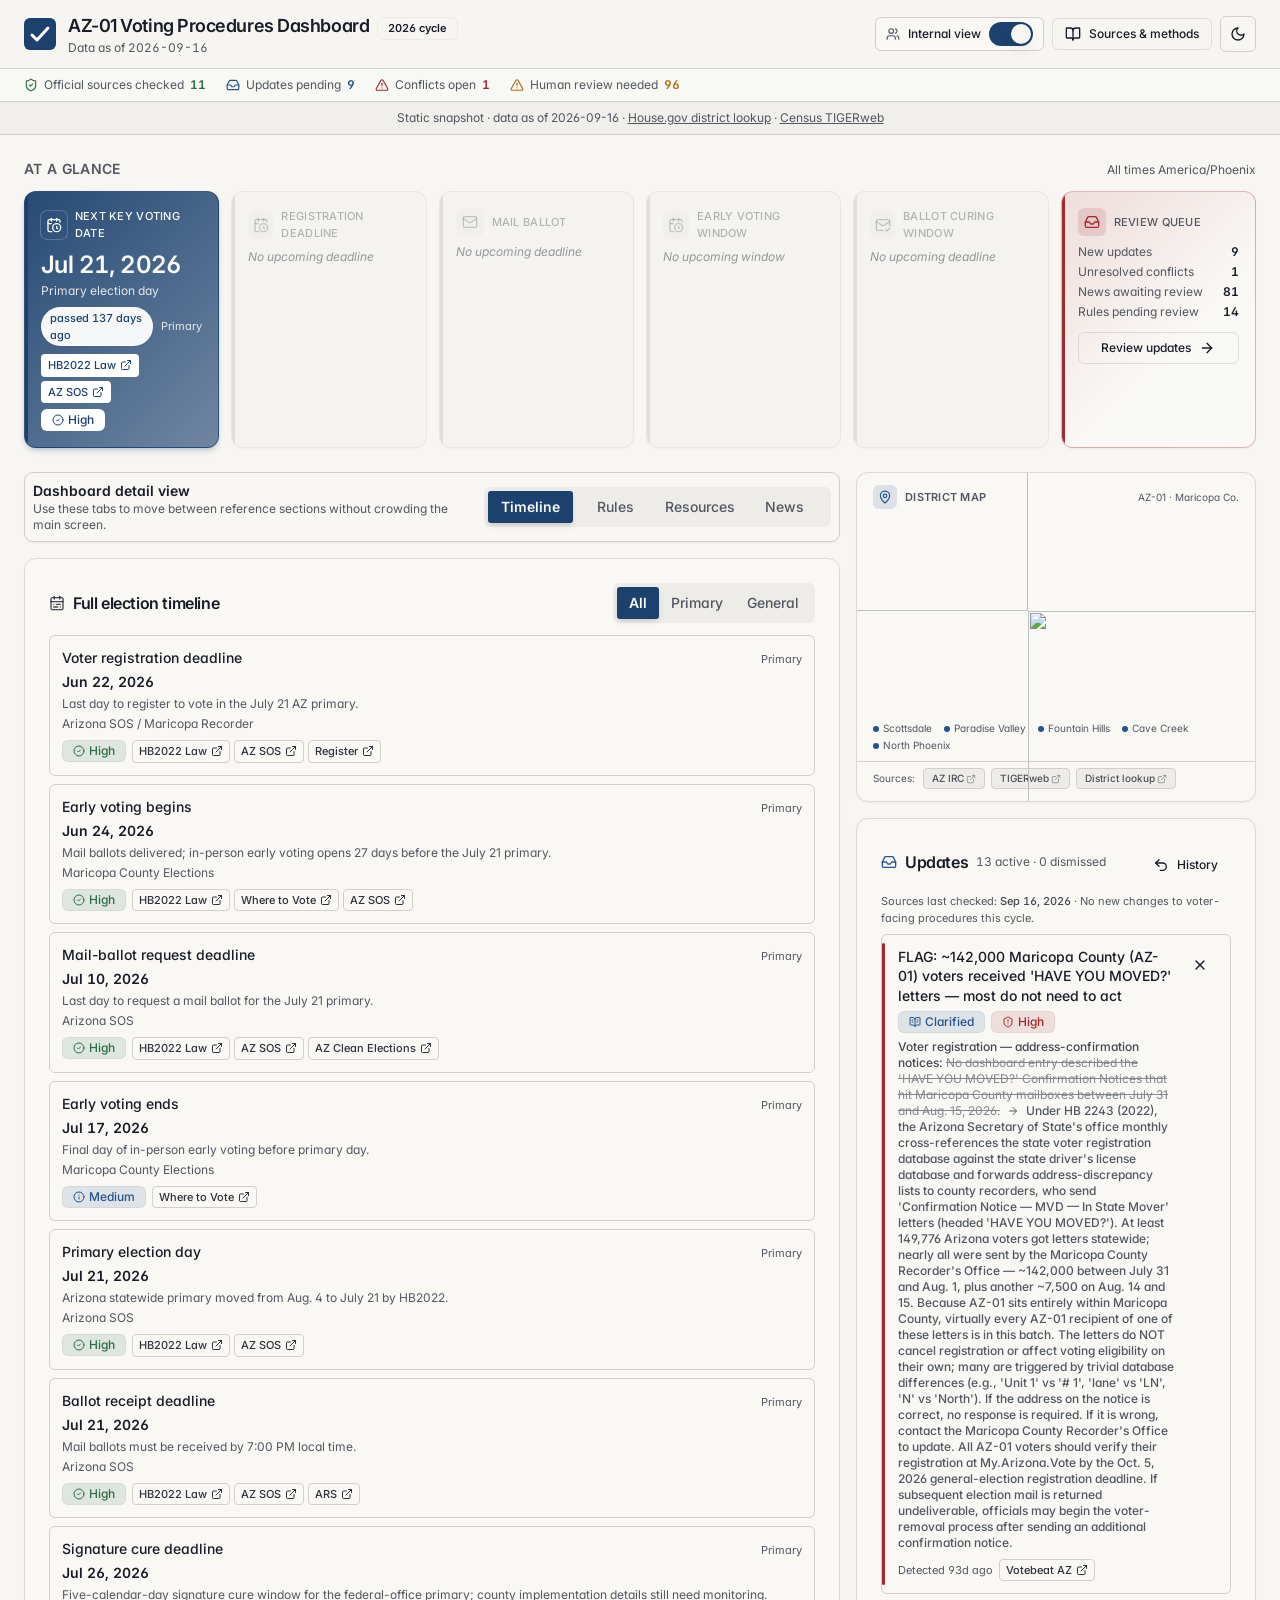
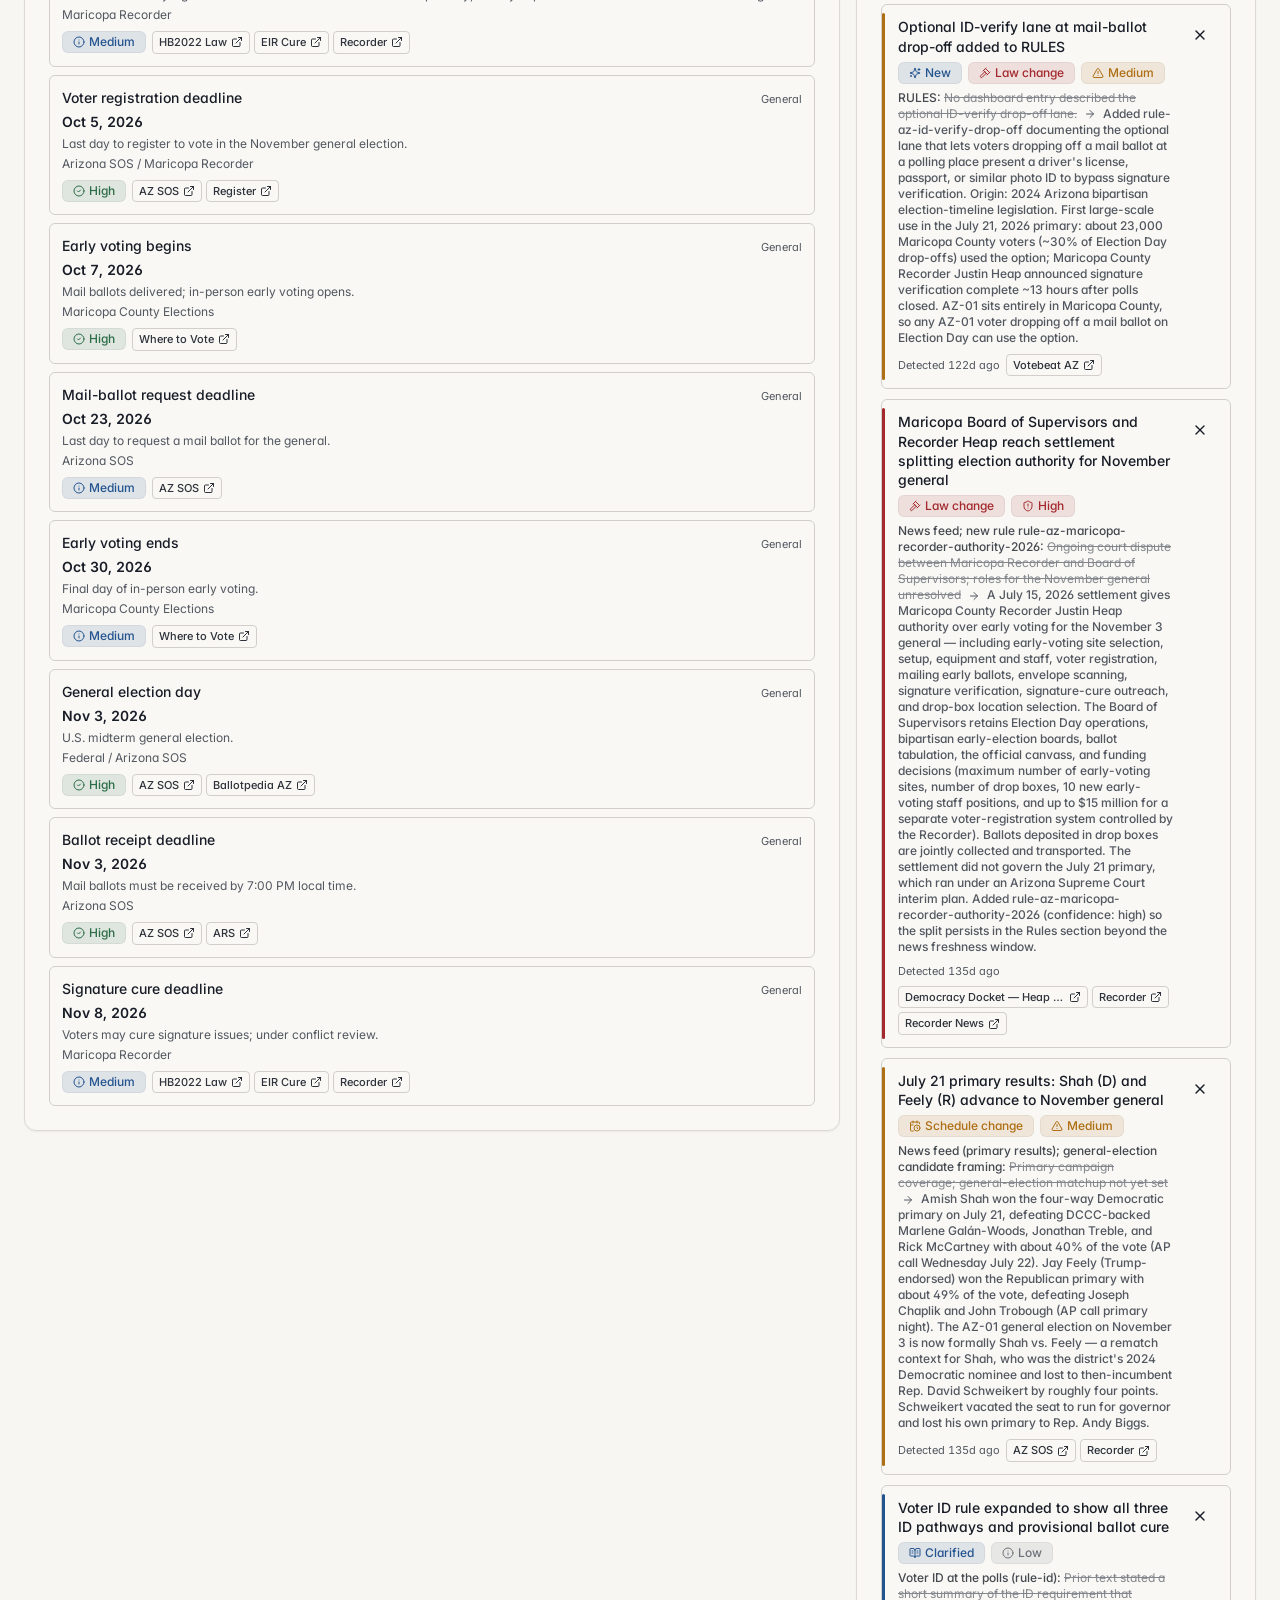
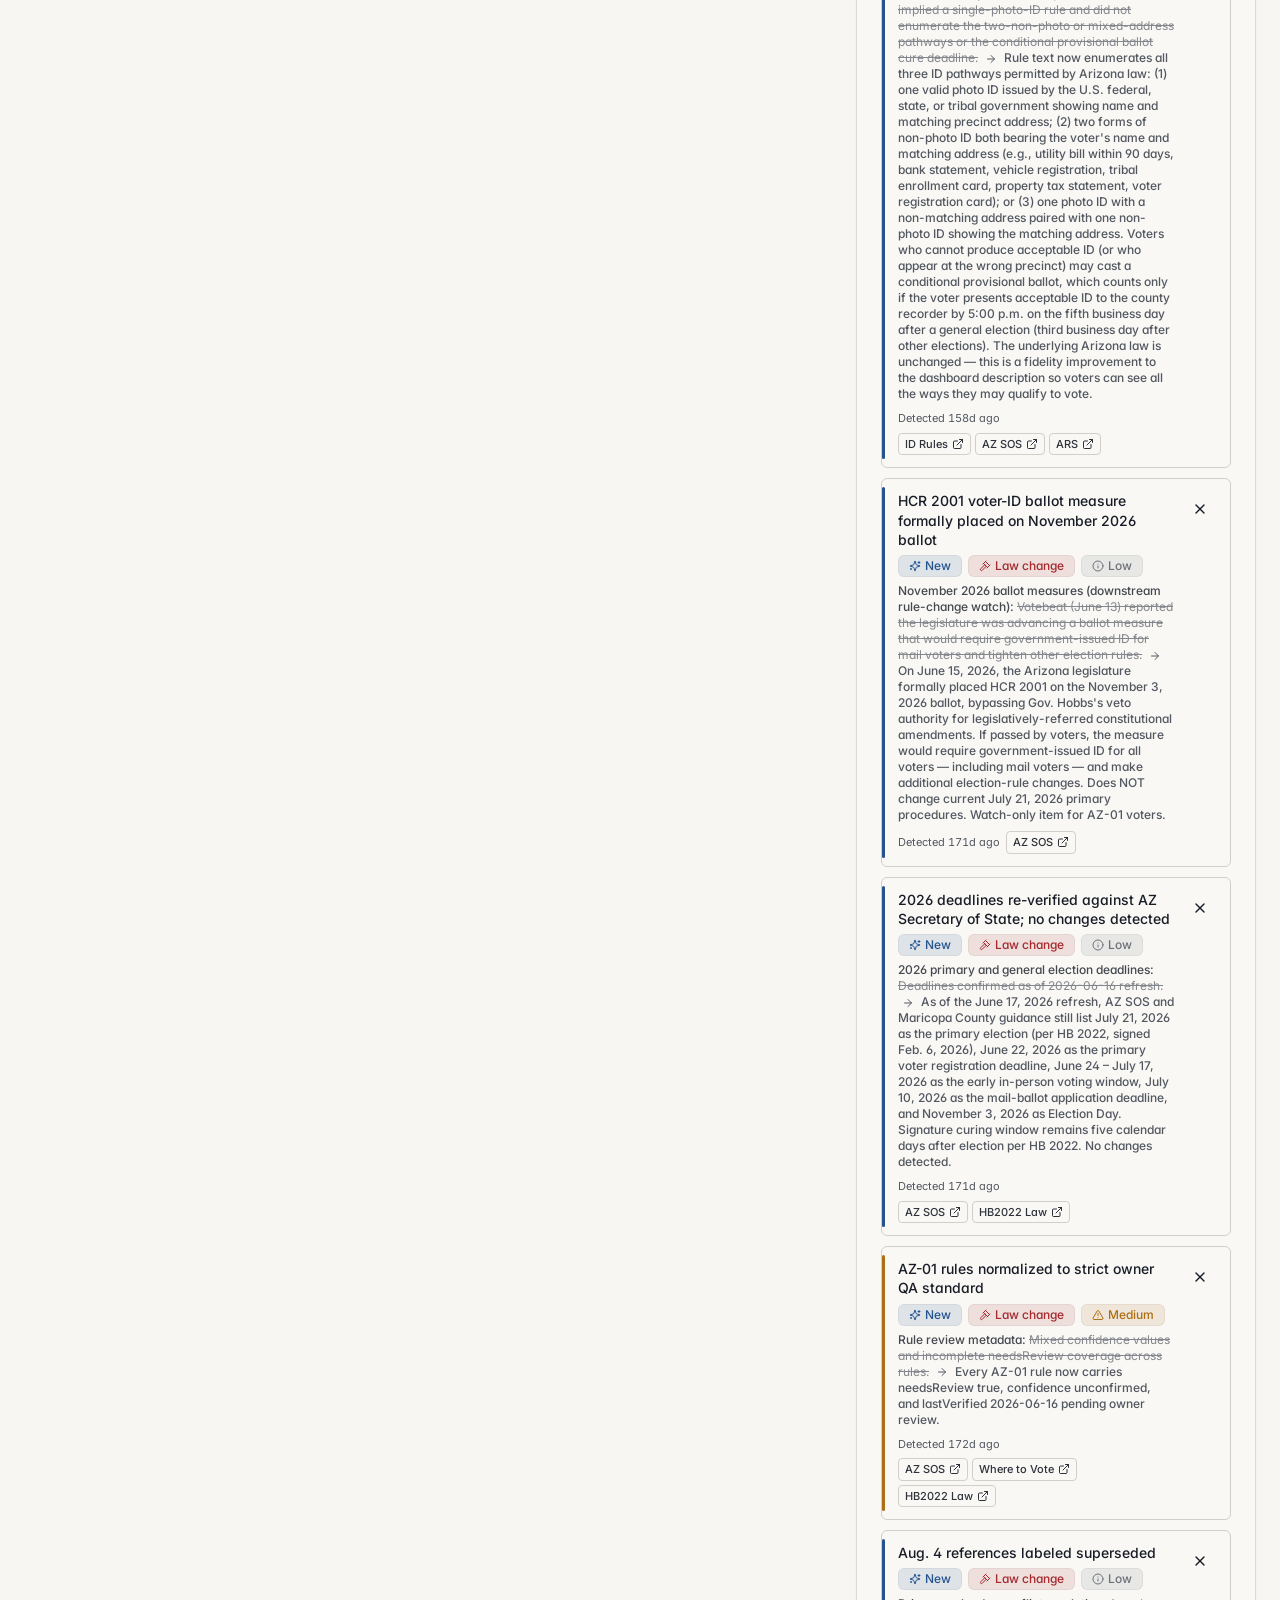
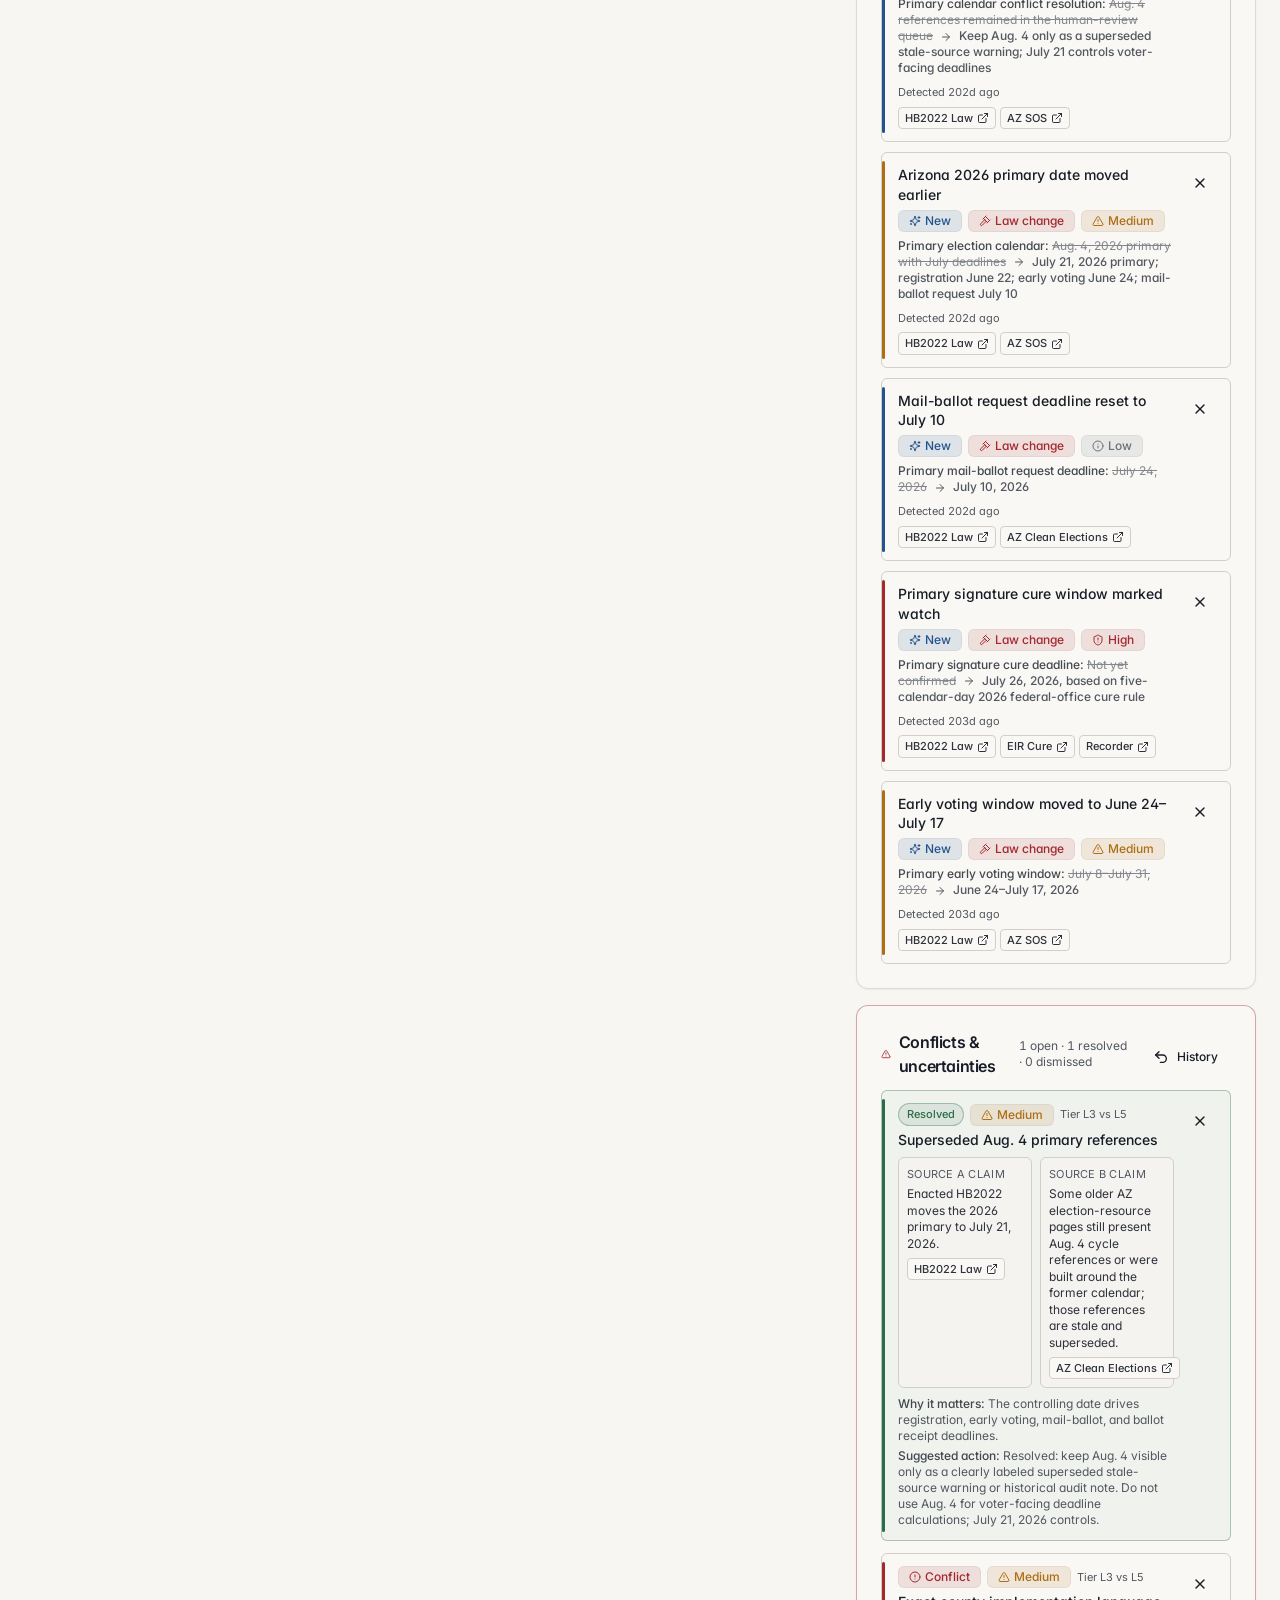
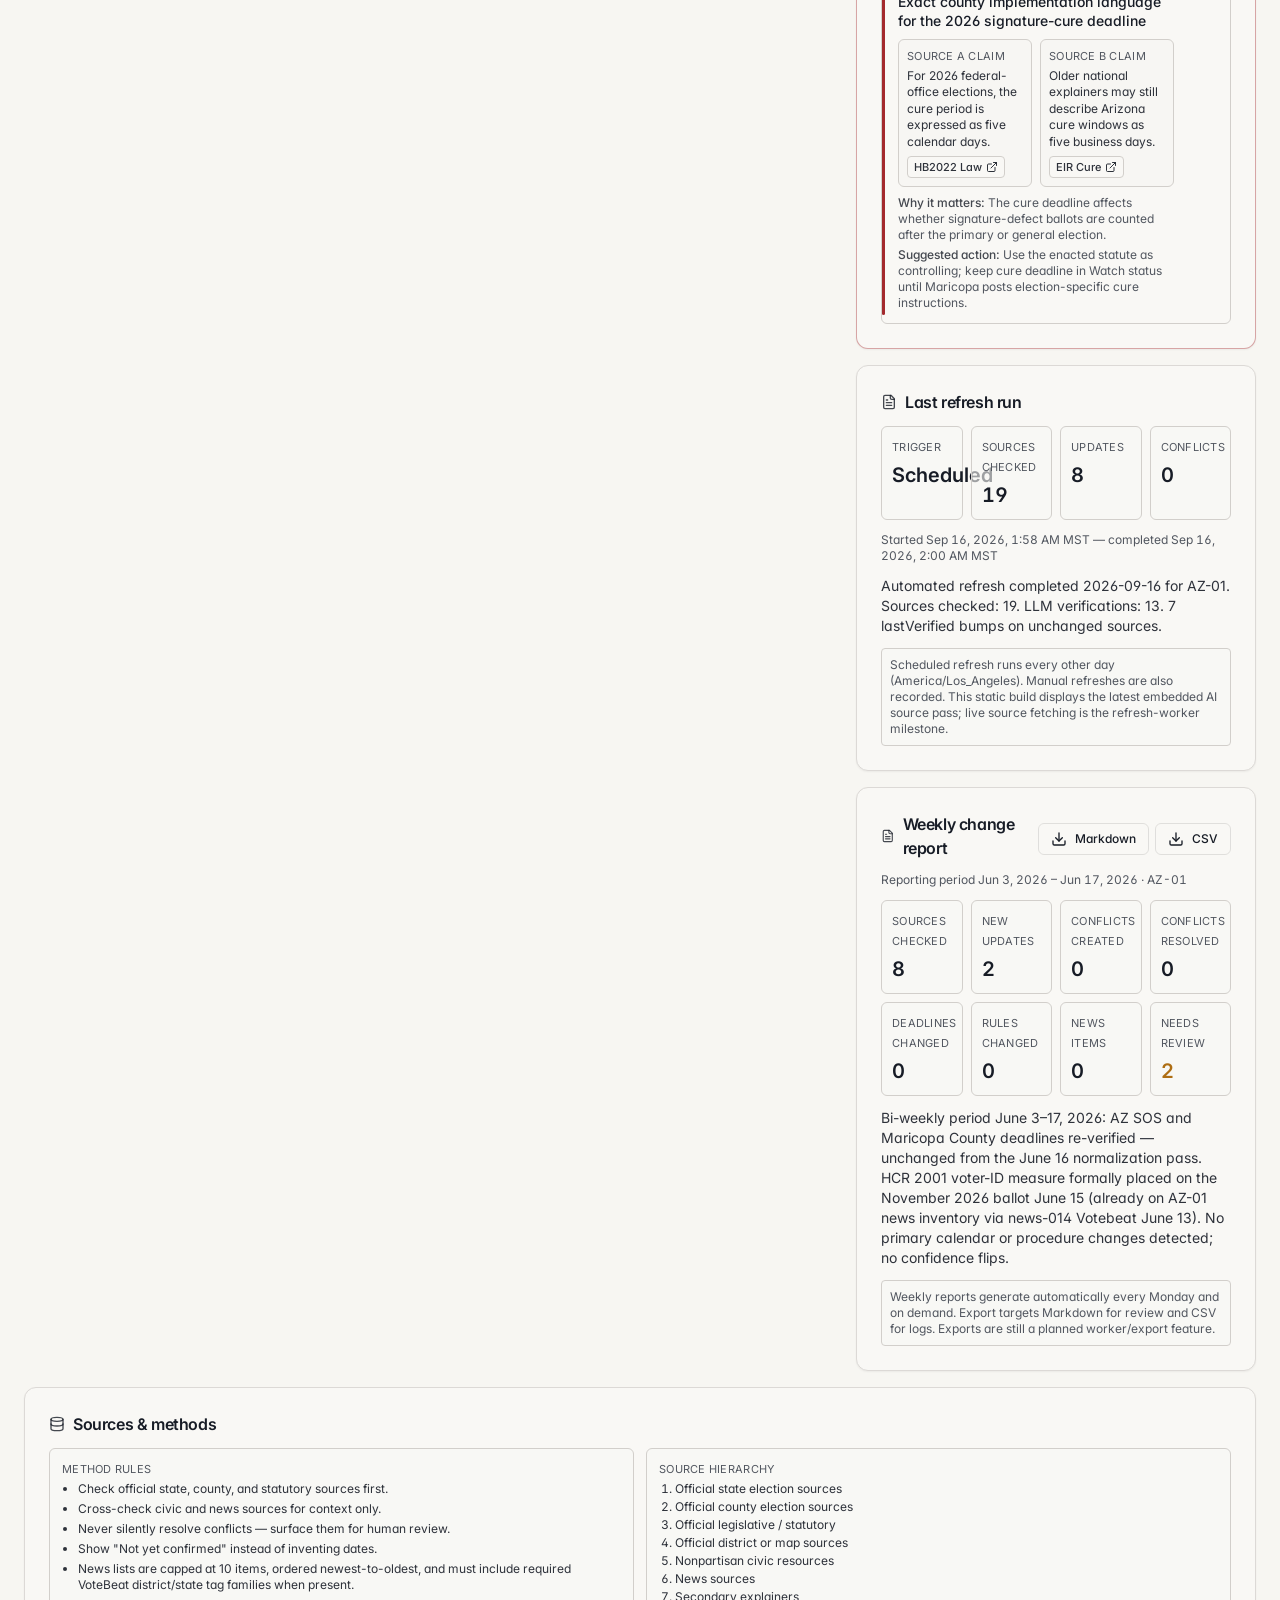
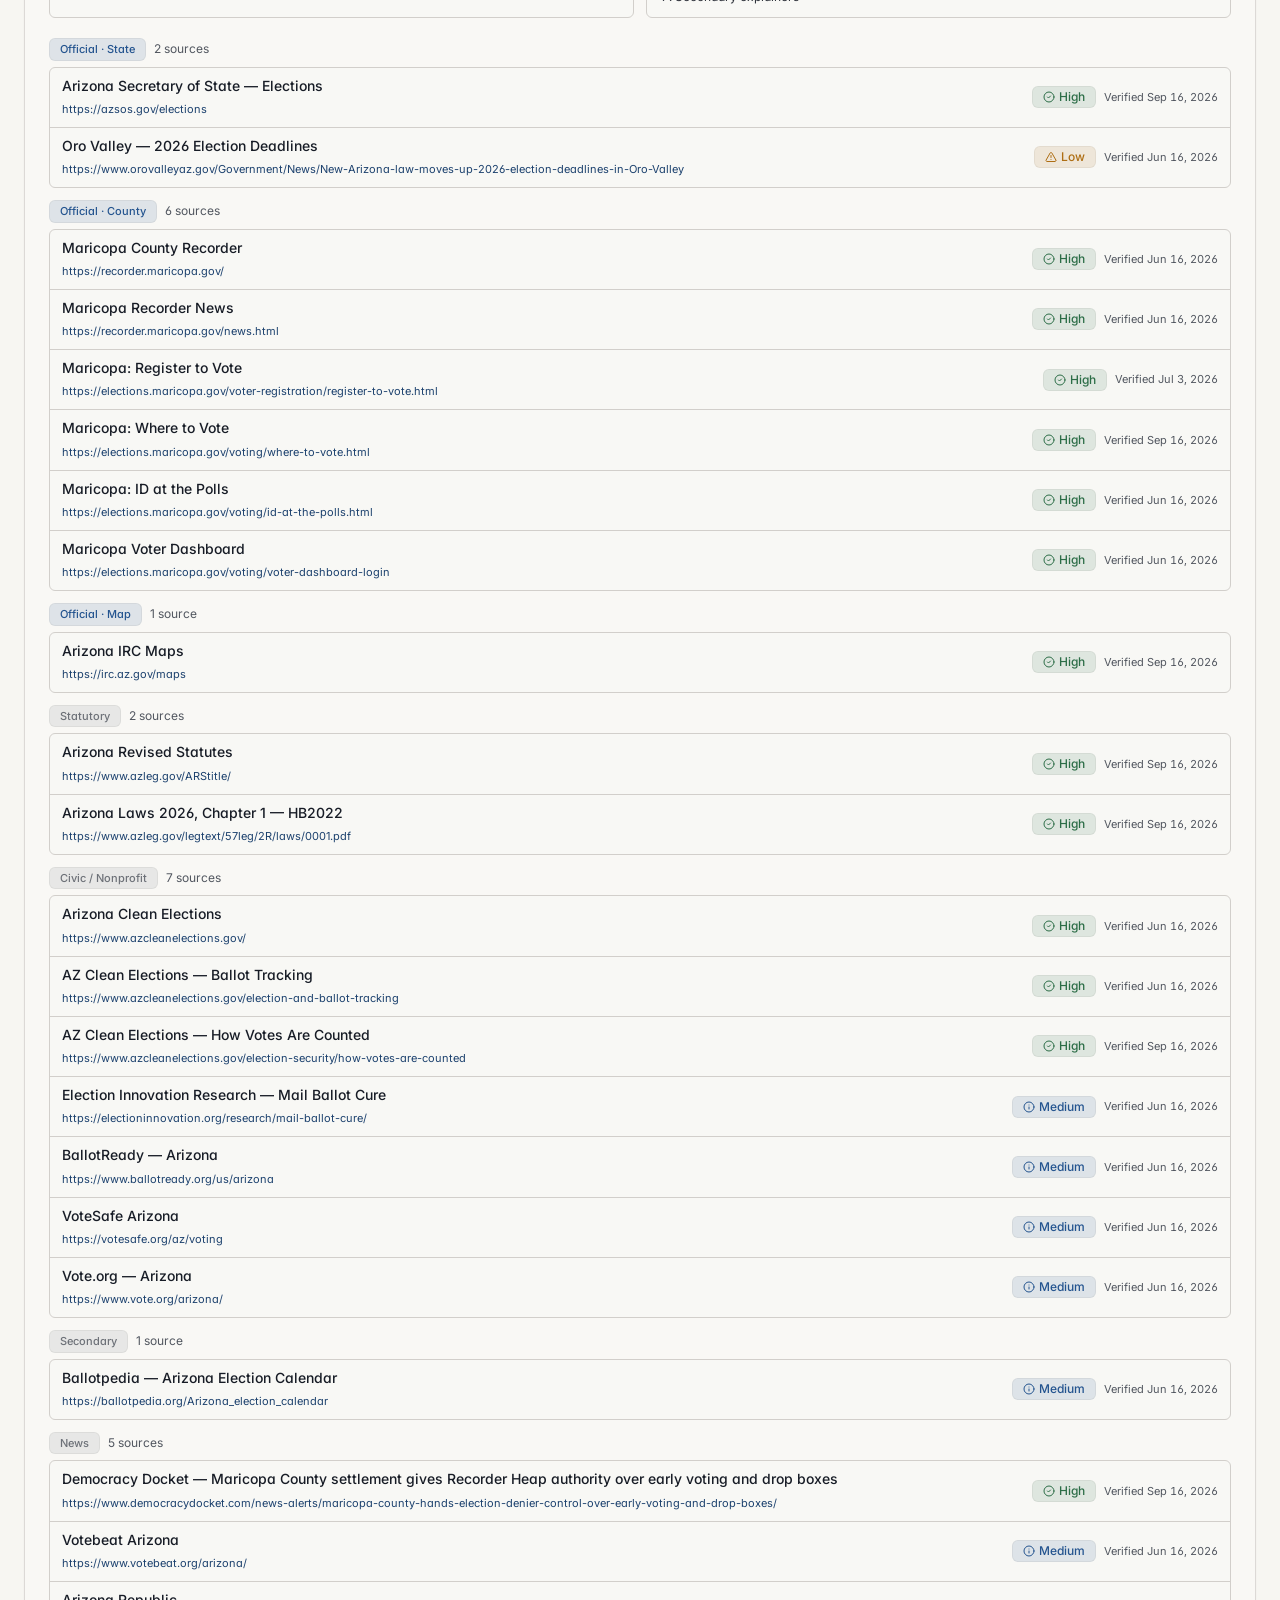
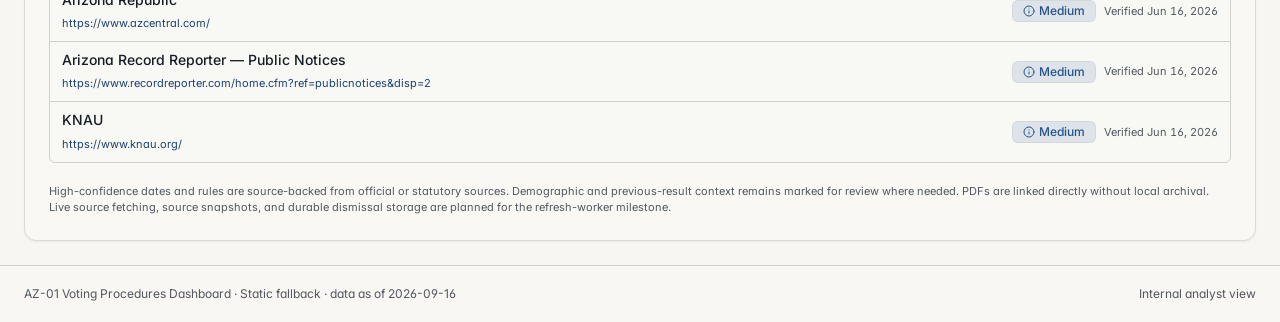
==== index.html @ e2d69e03 "Weekly refresh (35076641678) Rebuilt from voting-dashboards-source@9702375.  snapshot.json dataAsOf " ====
<!doctype html>
<html lang="en">
  <head>
    <meta charset="UTF-8" />
    <meta name="viewport" content="width=device-width, initial-scale=1.0, maximum-scale=1" />
    <link rel="icon" type="image/png" href="/favicon.png" />
    <title>AZ-01 Voting Procedures Dashboard</title>
    <link rel="preconnect" href="https://fonts.googleapis.com" />
    <link rel="preconnect" href="https://fonts.gstatic.com" crossorigin />
    <link
      href="https://fonts.googleapis.com/css2?family=Architects+Daughter&family=DM+Sans:ital,opsz,wght@0,9..40,100..1000;1,9..40,100..1000&family=Fira+Code:wght@300..700&family=Geist+Mono:wght@100..900&family=Geist:wght@100..900&family=IBM+Plex+Mono:ital,wght@0,100;0,200;0,300;0,400;0,500;0,600;0,700;1,100;1,200;1,300;1,400;1,500;1,600;1,700&family=IBM+Plex+Sans:ital,wght@0,100..700;1,100..700&family=Inter:ital,opsz,wght@0,14..32,100..900;1,14..32,100..900&family=JetBrains+Mono:ital,wght@0,100..800;1,100..800&family=Libre+Baskerville:ital,wght@0,400;0,700;1,400&family=Lora:ital,wght@0,400..700;1,400..700&family=Merriweather:ital,opsz,wght@0,18..144,300..900;1,18..144,300..900&family=Montserrat:ital,wght@0,100..900;1,100..900&family=Open+Sans:ital,wght@0,300..800;1,300..800&family=Outfit:wght@100..900&family=Oxanium:wght@200..800&family=Playfair+Display:ital,wght@0,400..900;1,400..900&family=Plus+Jakarta+Sans:ital,wght@0,200..800;1,200..800&family=Poppins:ital,wght@0,100;0,200;0,300;0,400;0,500;0,600;0,700;0,800;0,900;1,100;1,200;1,300;1,400;1,500;1,600;1,700;1,800;1,900&family=Roboto+Mono:ital,wght@0,100..700;1,100..700&family=Roboto:ital,wght@0,100..900;1,100..900&family=Source+Code+Pro:ital,wght@0,200..900;1,200..900&family=Source+Serif+4:ital,opsz,wght@0,8..60,200..900;1,8..60,200..900&family=Space+Grotesk:wght@300..700&family=Space+Mono:ital,wght@0,400;0,700;1,400;1,700&display=swap"
      rel="stylesheet"
    />
    <script type="module" crossorigin src="./assets/index-B2o_Ueiw.js"></script>
    <link rel="stylesheet" crossorigin href="./assets/index-BHlyisQ8.css">
  </head>
  <body>
    <div id="root"></div>
  </body>
</html>
---- assets/index-BHlyisQ8.css ----
*,:before,:after{--tw-border-spacing-x: 0;--tw-border-spacing-y: 0;--tw-translate-x: 0;--tw-translate-y: 0;--tw-rotate: 0;--tw-skew-x: 0;--tw-skew-y: 0;--tw-scale-x: 1;--tw-scale-y: 1;--tw-pan-x: ;--tw-pan-y: ;--tw-pinch-zoom: ;--tw-scroll-snap-strictness: proximity;--tw-gradient-from-position: ;--tw-gradient-via-position: ;--tw-gradient-to-position: ;--tw-ordinal: ;--tw-slashed-zero: ;--tw-numeric-figure: ;--tw-numeric-spacing: ;--tw-numeric-fraction: ;--tw-ring-inset: ;--tw-ring-offset-width: 0px;--tw-ring-offset-color: #fff;--tw-ring-color: rgb(59 130 246 / .5);--tw-ring-offset-shadow: 0 0 #0000;--tw-ring-shadow: 0 0 #0000;--tw-shadow: 0 0 #0000;--tw-shadow-colored: 0 0 #0000;--tw-blur: ;--tw-brightness: ;--tw-contrast: ;--tw-grayscale: ;--tw-hue-rotate: ;--tw-invert: ;--tw-saturate: ;--tw-sepia: ;--tw-drop-shadow: ;--tw-backdrop-blur: ;--tw-backdrop-brightness: ;--tw-backdrop-contrast: ;--tw-backdrop-grayscale: ;--tw-backdrop-hue-rotate: ;--tw-backdrop-invert: ;--tw-backdrop-opacity: ;--tw-backdrop-saturate: ;--tw-backdrop-sepia: ;--tw-contain-size: ;--tw-contain-layout: ;--tw-contain-paint: ;--tw-contain-style: }::backdrop{--tw-border-spacing-x: 0;--tw-border-spacing-y: 0;--tw-translate-x: 0;--tw-translate-y: 0;--tw-rotate: 0;--tw-skew-x: 0;--tw-skew-y: 0;--tw-scale-x: 1;--tw-scale-y: 1;--tw-pan-x: ;--tw-pan-y: ;--tw-pinch-zoom: ;--tw-scroll-snap-strictness: proximity;--tw-gradient-from-position: ;--tw-gradient-via-position: ;--tw-gradient-to-position: ;--tw-ordinal: ;--tw-slashed-zero: ;--tw-numeric-figure: ;--tw-numeric-spacing: ;--tw-numeric-fraction: ;--tw-ring-inset: ;--tw-ring-offset-width: 0px;--tw-ring-offset-color: #fff;--tw-ring-color: rgb(59 130 246 / .5);--tw-ring-offset-shadow: 0 0 #0000;--tw-ring-shadow: 0 0 #0000;--tw-shadow: 0 0 #0000;--tw-shadow-colored: 0 0 #0000;--tw-blur: ;--tw-brightness: ;--tw-contrast: ;--tw-grayscale: ;--tw-hue-rotate: ;--tw-invert: ;--tw-saturate: ;--tw-sepia: ;--tw-drop-shadow: ;--tw-backdrop-blur: ;--tw-backdrop-brightness: ;--tw-backdrop-contrast: ;--tw-backdrop-grayscale: ;--tw-backdrop-hue-rotate: ;--tw-backdrop-invert: ;--tw-backdrop-opacity: ;--tw-backdrop-saturate: ;--tw-backdrop-sepia: ;--tw-contain-size: ;--tw-contain-layout: ;--tw-contain-paint: ;--tw-contain-style: }*,:before,:after{box-sizing:border-box;border-width:0;border-style:solid;border-color:#e5e7eb}:before,:after{--tw-content: ""}html,:host{line-height:1.5;-webkit-text-size-adjust:100%;-moz-tab-size:4;-o-tab-size:4;tab-size:4;font-family:var(--font-sans);font-feature-settings:normal;font-variation-settings:normal;-webkit-tap-highlight-color:transparent}body{margin:0;line-height:inherit}hr{height:0;color:inherit;border-top-width:1px}abbr:where([title]){-webkit-text-decoration:underline dotted;text-decoration:underline dotted}h1,h2,h3,h4,h5,h6{font-size:inherit;font-weight:inherit}a{color:inherit;text-decoration:inherit}b,strong{font-weight:bolder}code,kbd,samp,pre{font-family:var(--font-mono);font-feature-settings:normal;font-variation-settings:normal;font-size:1em}small{font-size:80%}sub,sup{font-size:75%;line-height:0;position:relative;vertical-align:baseline}sub{bottom:-.25em}sup{top:-.5em}table{text-indent:0;border-color:inherit;border-collapse:collapse}button,input,optgroup,select,textarea{font-family:inherit;font-feature-settings:inherit;font-variation-settings:inherit;font-size:100%;font-weight:inherit;line-height:inherit;letter-spacing:inherit;color:inherit;margin:0;padding:0}button,select{text-transform:none}button,input:where([type=button]),input:where([type=reset]),input:where([type=submit]){-webkit-appearance:button;background-color:transparent;background-image:none}:-moz-focusring{outline:auto}:-moz-ui-invalid{box-shadow:none}progress{vertical-align:baseline}::-webkit-inner-spin-button,::-webkit-outer-spin-button{height:auto}[type=search]{-webkit-appearance:textfield;outline-offset:-2px}::-webkit-search-decoration{-webkit-appearance:none}::-webkit-file-upload-button{-webkit-appearance:button;font:inherit}summary{display:list-item}blockquote,dl,dd,h1,h2,h3,h4,h5,h6,hr,figure,p,pre{margin:0}fieldset{margin:0;padding:0}legend{padding:0}ol,ul,menu{list-style:none;margin:0;padding:0}dialog{padding:0}textarea{resize:vertical}input::-moz-placeholder,textarea::-moz-placeholder{opacity:1;color:#9ca3af}input::placeholder,textarea::placeholder{opacity:1;color:#9ca3af}button,[role=button]{cursor:pointer}:disabled{cursor:default}img,svg,video,canvas,audio,iframe,embed,object{display:block;vertical-align:middle}img,video{max-width:100%;height:auto}[hidden]:where(:not([hidden=until-found])){display:none}*{--tw-border-opacity: 1;border-color:hsl(var(--border) / var(--tw-border-opacity, 1))}body{--tw-bg-opacity: 1;background-color:hsl(var(--background) / var(--tw-bg-opacity, 1));font-family:var(--font-sans);--tw-text-opacity: 1;color:hsl(var(--foreground) / var(--tw-text-opacity, 1));-webkit-font-smoothing:antialiased;-moz-osx-font-smoothing:grayscale;font-feature-settings:"cv02","cv03","cv04","cv11"}.tabular{font-variant-numeric:tabular-nums lining-nums}.sr-only{position:absolute;width:1px;height:1px;padding:0;margin:-1px;overflow:hidden;clip:rect(0,0,0,0);white-space:nowrap;border-width:0}.pointer-events-none{pointer-events:none}.pointer-events-auto{pointer-events:auto}.visible{visibility:visible}.invisible{visibility:hidden}.static{position:static}.fixed{position:fixed}.absolute{position:absolute}.relative{position:relative}.sticky{position:sticky}.inset-0{inset:0}.inset-x-0{left:0;right:0}.inset-y-0{top:0;bottom:0}.-bottom-12{bottom:-3rem}.-left-12{left:-3rem}.-right-12{right:-3rem}.-top-12{top:-3rem}.bottom-0{bottom:0}.left-0{left:0}.left-1{left:.25rem}.left-1\/2{left:50%}.left-2{left:.5rem}.left-\[50\%\]{left:50%}.right-0{right:0}.right-1{right:.25rem}.right-2{right:.5rem}.right-3{right:.75rem}.right-4{right:1rem}.top-0{top:0}.top-1\.5{top:.375rem}.top-1\/2{top:50%}.top-2{top:.5rem}.top-3\.5{top:.875rem}.top-4{top:1rem}.top-\[1px\]{top:1px}.top-\[50\%\]{top:50%}.top-\[60\%\]{top:60%}.top-full{top:100%}.z-10{z-index:10}.z-20{z-index:20}.z-30{z-index:30}.z-50{z-index:50}.z-\[100\]{z-index:100}.z-\[1\]{z-index:1}.-mx-1{margin-left:-.25rem;margin-right:-.25rem}.mx-1{margin-left:.25rem;margin-right:.25rem}.mx-2{margin-left:.5rem;margin-right:.5rem}.mx-3\.5{margin-left:.875rem;margin-right:.875rem}.mx-4{margin-left:1rem;margin-right:1rem}.mx-auto{margin-left:auto;margin-right:auto}.my-0\.5{margin-top:.125rem;margin-bottom:.125rem}.my-1{margin-top:.25rem;margin-bottom:.25rem}.-ml-4{margin-left:-1rem}.-mt-0\.5{margin-top:-.125rem}.-mt-4{margin-top:-1rem}.mb-1{margin-bottom:.25rem}.mb-1\.5{margin-bottom:.375rem}.mb-3{margin-bottom:.75rem}.mb-4{margin-bottom:1rem}.ml-1{margin-left:.25rem}.ml-auto{margin-left:auto}.mr-0\.5{margin-right:.125rem}.mr-2{margin-right:.5rem}.mt-0{margin-top:0}.mt-0\.5{margin-top:.125rem}.mt-1{margin-top:.25rem}.mt-1\.5{margin-top:.375rem}.mt-2{margin-top:.5rem}.mt-24{margin-top:6rem}.mt-3{margin-top:.75rem}.mt-4{margin-top:1rem}.mt-auto{margin-top:auto}.block{display:block}.inline-block{display:inline-block}.inline{display:inline}.flex{display:flex}.inline-flex{display:inline-flex}.table{display:table}.grid{display:grid}.hidden{display:none}.aspect-square{aspect-ratio:1 / 1}.aspect-video{aspect-ratio:16 / 9}.size-1\.5{width:.375rem;height:.375rem}.size-2\.5{width:.625rem;height:.625rem}.size-3{width:.75rem;height:.75rem}.size-3\.5{width:.875rem;height:.875rem}.size-4{width:1rem;height:1rem}.size-5{width:1.25rem;height:1.25rem}.size-6{width:1.5rem;height:1.5rem}.size-7{width:1.75rem;height:1.75rem}.h-1\.5{height:.375rem}.h-10{height:2.5rem}.h-11{height:2.75rem}.h-12{height:3rem}.h-2{height:.5rem}.h-2\.5{height:.625rem}.h-3{height:.75rem}.h-3\.5{height:.875rem}.h-4{height:1rem}.h-5{height:1.25rem}.h-6{height:1.5rem}.h-7{height:1.75rem}.h-8{height:2rem}.h-9{height:2.25rem}.h-\[1px\]{height:1px}.h-\[var\(--radix-navigation-menu-viewport-height\)\]{height:var(--radix-navigation-menu-viewport-height)}.h-\[var\(--radix-select-trigger-height\)\]{height:var(--radix-select-trigger-height)}.h-auto{height:auto}.h-full{height:100%}.h-px{height:1px}.h-svh{height:100svh}.max-h-\[--radix-context-menu-content-available-height\]{max-height:var(--radix-context-menu-content-available-height)}.max-h-\[--radix-select-content-available-height\]{max-height:var(--radix-select-content-available-height)}.max-h-\[300px\]{max-height:300px}.max-h-\[60vh\]{max-height:60vh}.max-h-\[var\(--radix-dropdown-menu-content-available-height\)\]{max-height:var(--radix-dropdown-menu-content-available-height)}.max-h-screen{max-height:100vh}.min-h-0{min-height:0px}.min-h-10{min-height:2.5rem}.min-h-8{min-height:2rem}.min-h-9{min-height:2.25rem}.min-h-\[80px\]{min-height:80px}.min-h-dvh{min-height:100dvh}.min-h-screen{min-height:100vh}.min-h-svh{min-height:100svh}.w-0{width:0px}.w-1{width:.25rem}.w-10{width:2.5rem}.w-11{width:2.75rem}.w-2{width:.5rem}.w-2\.5{width:.625rem}.w-3{width:.75rem}.w-3\.5{width:.875rem}.w-3\/4{width:75%}.w-4{width:1rem}.w-5{width:1.25rem}.w-64{width:16rem}.w-7{width:1.75rem}.w-72{width:18rem}.w-8{width:2rem}.w-80{width:20rem}.w-9{width:2.25rem}.w-\[100px\]{width:100px}.w-\[105px\]{width:105px}.w-\[120px\]{width:120px}.w-\[135px\]{width:135px}.w-\[155px\]{width:155px}.w-\[170px\]{width:170px}.w-\[190px\]{width:190px}.w-\[1px\]{width:1px}.w-\[205px\]{width:205px}.w-\[82px\]{width:82px}.w-\[var\(--sidebar-width\)\]{width:var(--sidebar-width)}.w-auto{width:auto}.w-full{width:100%}.w-max{width:-moz-max-content;width:max-content}.w-px{width:1px}.min-w-0{min-width:0px}.min-w-10{min-width:2.5rem}.min-w-11{min-width:2.75rem}.min-w-5{min-width:1.25rem}.min-w-9{min-width:2.25rem}.min-w-\[12rem\]{min-width:12rem}.min-w-\[130px\]{min-width:130px}.min-w-\[8rem\]{min-width:8rem}.min-w-\[980px\]{min-width:980px}.min-w-\[var\(--radix-select-trigger-width\)\]{min-width:var(--radix-select-trigger-width)}.max-w-\[10rem\]{max-width:10rem}.max-w-\[1400px\]{max-width:1400px}.max-w-\[var\(--skeleton-width\)\]{max-width:var(--skeleton-width)}.max-w-lg{max-width:32rem}.max-w-max{max-width:-moz-max-content;max-width:max-content}.max-w-md{max-width:28rem}.max-w-xs{max-width:20rem}.flex-1{flex:1 1 0%}.shrink{flex-shrink:1}.shrink-0{flex-shrink:0}.grow{flex-grow:1}.grow-0{flex-grow:0}.basis-full{flex-basis:100%}.table-fixed{table-layout:fixed}.caption-bottom{caption-side:bottom}.border-collapse{border-collapse:collapse}.origin-\[--radix-context-menu-content-transform-origin\]{transform-origin:var(--radix-context-menu-content-transform-origin)}.origin-\[--radix-dropdown-menu-content-transform-origin\]{transform-origin:var(--radix-dropdown-menu-content-transform-origin)}.origin-\[--radix-hover-card-content-transform-origin\]{transform-origin:var(--radix-hover-card-content-transform-origin)}.origin-\[--radix-menubar-content-transform-origin\]{transform-origin:var(--radix-menubar-content-transform-origin)}.origin-\[--radix-popover-content-transform-origin\]{transform-origin:var(--radix-popover-content-transform-origin)}.origin-\[--radix-select-content-transform-origin\]{transform-origin:var(--radix-select-content-transform-origin)}.origin-\[--radix-tooltip-content-transform-origin\]{transform-origin:var(--radix-tooltip-content-transform-origin)}.-translate-x-1\/2{--tw-translate-x: -50%;transform:translate(var(--tw-translate-x),var(--tw-translate-y)) rotate(var(--tw-rotate)) skew(var(--tw-skew-x)) skewY(var(--tw-skew-y)) scaleX(var(--tw-scale-x)) scaleY(var(--tw-scale-y))}.-translate-x-px{--tw-translate-x: -1px;transform:translate(var(--tw-translate-x),var(--tw-translate-y)) rotate(var(--tw-rotate)) skew(var(--tw-skew-x)) skewY(var(--tw-skew-y)) scaleX(var(--tw-scale-x)) scaleY(var(--tw-scale-y))}.-translate-y-1\/2{--tw-translate-y: -50%;transform:translate(var(--tw-translate-x),var(--tw-translate-y)) rotate(var(--tw-rotate)) skew(var(--tw-skew-x)) skewY(var(--tw-skew-y)) scaleX(var(--tw-scale-x)) scaleY(var(--tw-scale-y))}.translate-x-\[-50\%\]{--tw-translate-x: -50%;transform:translate(var(--tw-translate-x),var(--tw-translate-y)) rotate(var(--tw-rotate)) skew(var(--tw-skew-x)) skewY(var(--tw-skew-y)) scaleX(var(--tw-scale-x)) scaleY(var(--tw-scale-y))}.translate-x-px{--tw-translate-x: 1px;transform:translate(var(--tw-translate-x),var(--tw-translate-y)) rotate(var(--tw-rotate)) skew(var(--tw-skew-x)) skewY(var(--tw-skew-y)) scaleX(var(--tw-scale-x)) scaleY(var(--tw-scale-y))}.translate-y-\[-50\%\]{--tw-translate-y: -50%;transform:translate(var(--tw-translate-x),var(--tw-translate-y)) rotate(var(--tw-rotate)) skew(var(--tw-skew-x)) skewY(var(--tw-skew-y)) scaleX(var(--tw-scale-x)) scaleY(var(--tw-scale-y))}.rotate-45{--tw-rotate: 45deg;transform:translate(var(--tw-translate-x),var(--tw-translate-y)) rotate(var(--tw-rotate)) skew(var(--tw-skew-x)) skewY(var(--tw-skew-y)) scaleX(var(--tw-scale-x)) scaleY(var(--tw-scale-y))}.rotate-90{--tw-rotate: 90deg;transform:translate(var(--tw-translate-x),var(--tw-translate-y)) rotate(var(--tw-rotate)) skew(var(--tw-skew-x)) skewY(var(--tw-skew-y)) scaleX(var(--tw-scale-x)) scaleY(var(--tw-scale-y))}.transform{transform:translate(var(--tw-translate-x),var(--tw-translate-y)) rotate(var(--tw-rotate)) skew(var(--tw-skew-x)) skewY(var(--tw-skew-y)) scaleX(var(--tw-scale-x)) scaleY(var(--tw-scale-y))}@keyframes pulse{50%{opacity:.5}}.animate-pulse{animation:pulse 2s cubic-bezier(.4,0,.6,1) infinite}@keyframes spin{to{transform:rotate(360deg)}}.animate-spin{animation:spin 1s linear infinite}.cursor-default{cursor:default}.cursor-pointer{cursor:pointer}.touch-none{touch-action:none}.select-none{-webkit-user-select:none;-moz-user-select:none;user-select:none}.resize{resize:both}.list-decimal{list-style-type:decimal}.list-disc{list-style-type:disc}.list-none{list-style-type:none}.grid-cols-1{grid-template-columns:repeat(1,minmax(0,1fr))}.grid-cols-2{grid-template-columns:repeat(2,minmax(0,1fr))}.grid-cols-3{grid-template-columns:repeat(3,minmax(0,1fr))}.grid-cols-4{grid-template-columns:repeat(4,minmax(0,1fr))}.flex-row{flex-direction:row}.flex-col{flex-direction:column}.flex-col-reverse{flex-direction:column-reverse}.flex-wrap{flex-wrap:wrap}.items-start{align-items:flex-start}.items-end{align-items:flex-end}.items-center{align-items:center}.items-baseline{align-items:baseline}.items-stretch{align-items:stretch}.justify-center{justify-content:center}.justify-between{justify-content:space-between}.gap-0\.5{gap:.125rem}.gap-1{gap:.25rem}.gap-1\.5{gap:.375rem}.gap-2{gap:.5rem}.gap-3{gap:.75rem}.gap-4{gap:1rem}.gap-x-3{-moz-column-gap:.75rem;column-gap:.75rem}.gap-x-5{-moz-column-gap:1.25rem;column-gap:1.25rem}.gap-x-6{-moz-column-gap:1.5rem;column-gap:1.5rem}.gap-y-0\.5{row-gap:.125rem}.gap-y-1\.5{row-gap:.375rem}.gap-y-3{row-gap:.75rem}.space-x-1>:not([hidden])~:not([hidden]){--tw-space-x-reverse: 0;margin-right:calc(.25rem * var(--tw-space-x-reverse));margin-left:calc(.25rem * calc(1 - var(--tw-space-x-reverse)))}.space-x-4>:not([hidden])~:not([hidden]){--tw-space-x-reverse: 0;margin-right:calc(1rem * var(--tw-space-x-reverse));margin-left:calc(1rem * calc(1 - var(--tw-space-x-reverse)))}.space-y-0\.5>:not([hidden])~:not([hidden]){--tw-space-y-reverse: 0;margin-top:calc(.125rem * calc(1 - var(--tw-space-y-reverse)));margin-bottom:calc(.125rem * var(--tw-space-y-reverse))}.space-y-1>:not([hidden])~:not([hidden]){--tw-space-y-reverse: 0;margin-top:calc(.25rem * calc(1 - var(--tw-space-y-reverse)));margin-bottom:calc(.25rem * var(--tw-space-y-reverse))}.space-y-1\.5>:not([hidden])~:not([hidden]){--tw-space-y-reverse: 0;margin-top:calc(.375rem * calc(1 - var(--tw-space-y-reverse)));margin-bottom:calc(.375rem * var(--tw-space-y-reverse))}.space-y-2>:not([hidden])~:not([hidden]){--tw-space-y-reverse: 0;margin-top:calc(.5rem * calc(1 - var(--tw-space-y-reverse)));margin-bottom:calc(.5rem * var(--tw-space-y-reverse))}.space-y-2\.5>:not([hidden])~:not([hidden]){--tw-space-y-reverse: 0;margin-top:calc(.625rem * calc(1 - var(--tw-space-y-reverse)));margin-bottom:calc(.625rem * var(--tw-space-y-reverse))}.space-y-3>:not([hidden])~:not([hidden]){--tw-space-y-reverse: 0;margin-top:calc(.75rem * calc(1 - var(--tw-space-y-reverse)));margin-bottom:calc(.75rem * var(--tw-space-y-reverse))}.space-y-4>:not([hidden])~:not([hidden]){--tw-space-y-reverse: 0;margin-top:calc(1rem * calc(1 - var(--tw-space-y-reverse)));margin-bottom:calc(1rem * var(--tw-space-y-reverse))}.space-y-5>:not([hidden])~:not([hidden]){--tw-space-y-reverse: 0;margin-top:calc(1.25rem * calc(1 - var(--tw-space-y-reverse)));margin-bottom:calc(1.25rem * var(--tw-space-y-reverse))}.divide-y>:not([hidden])~:not([hidden]){--tw-divide-y-reverse: 0;border-top-width:calc(1px * calc(1 - var(--tw-divide-y-reverse)));border-bottom-width:calc(1px * var(--tw-divide-y-reverse))}.overflow-auto{overflow:auto}.overflow-hidden{overflow:hidden}.overflow-x-auto{overflow-x:auto}.overflow-y-auto{overflow-y:auto}.overflow-x-hidden{overflow-x:hidden}.truncate{overflow:hidden;text-overflow:ellipsis;white-space:nowrap}.whitespace-nowrap{white-space:nowrap}.break-words{overflow-wrap:break-word}.break-all{word-break:break-all}.rounded{border-radius:.25rem}.rounded-\[2px\]{border-radius:2px}.rounded-\[inherit\]{border-radius:inherit}.rounded-full{border-radius:9999px}.rounded-lg{border-radius:.5625rem}.rounded-md{border-radius:.375rem}.rounded-sm{border-radius:.1875rem}.rounded-xl{border-radius:.75rem}.rounded-t-\[10px\]{border-top-left-radius:10px;border-top-right-radius:10px}.rounded-tl-sm{border-top-left-radius:.1875rem}.border{border-width:1px}.border-2{border-width:2px}.border-\[1\.5px\]{border-width:1.5px}.border-y{border-top-width:1px;border-bottom-width:1px}.border-b{border-bottom-width:1px}.border-l{border-left-width:1px}.border-r{border-right-width:1px}.border-t{border-top-width:1px}.border-dashed{border-style:dashed}.\!border-white\/80{border-color:#fffc!important}.border-\[--color-border\]{border-color:var(--color-border)}.border-\[hsl\(var\(--chart-2\)\/0\.28\)\]{border-color:hsl(var(--chart-2)/.28)}.border-\[hsl\(var\(--civic-active\)\/0\.3\)\],.border-\[hsl\(var\(--civic-active\)\/0\.30\)\]{border-color:hsl(var(--civic-active)/.3)}.border-\[hsl\(var\(--civic-active\)\/0\.35\)\]{border-color:hsl(var(--civic-active)/.35)}.border-\[hsl\(var\(--civic-conflict\)\/0\.3\)\],.border-\[hsl\(var\(--civic-conflict\)\/0\.30\)\]{border-color:hsl(var(--civic-conflict)/.3)}.border-\[hsl\(var\(--civic-conflict\)\/0\.35\)\]{border-color:hsl(var(--civic-conflict)/.35)}.border-\[hsl\(var\(--civic-conflict\)\/0\.4\)\]{border-color:hsl(var(--civic-conflict)/.4)}.border-\[hsl\(var\(--civic-info\)\/0\.26\)\]{border-color:hsl(var(--civic-info)/.26)}.border-\[hsl\(var\(--civic-info\)\/0\.3\)\]{border-color:hsl(var(--civic-info)/.3)}.border-\[hsl\(var\(--civic-neutral\)\/0\.3\)\]{border-color:hsl(var(--civic-neutral)/.3)}.border-\[hsl\(var\(--civic-watch\)\/0\.3\)\]{border-color:hsl(var(--civic-watch)/.3)}.border-\[hsl\(var\(--civic-watch\)\/0\.34\)\]{border-color:hsl(var(--civic-watch)/.34)}.border-\[hsl\(var\(--civic-watch\)\/0\.35\)\]{border-color:hsl(var(--civic-watch)/.35)}.border-\[hsl\(var\(--civic-watch\)\/0\.4\)\]{border-color:hsl(var(--civic-watch)/.4)}.border-\[hsl\(var\(--primary\)\/0\.32\)\]{border-color:hsl(var(--primary)/.32)}.border-\[hsl\(var\(--primary\)\/0\.65\)\]{border-color:hsl(var(--primary)/.65)}.border-border{--tw-border-opacity: 1;border-color:hsl(var(--border) / var(--tw-border-opacity, 1))}.border-border\/50{border-color:hsl(var(--border) / .5)}.border-border\/60{border-color:hsl(var(--border) / .6)}.border-card-border{--tw-border-opacity: 1;border-color:hsl(var(--card-border) / var(--tw-border-opacity, 1))}.border-destructive{--tw-border-opacity: 1;border-color:hsl(var(--destructive) / var(--tw-border-opacity, 1))}.border-destructive-border{border-color:var(--destructive-border)}.border-destructive\/50{border-color:hsl(var(--destructive) / .5)}.border-input{--tw-border-opacity: 1;border-color:hsl(var(--input) / var(--tw-border-opacity, 1))}.border-primary{--tw-border-opacity: 1;border-color:hsl(var(--primary) / var(--tw-border-opacity, 1))}.border-primary-border{border-color:var(--primary-border)}.border-secondary-border{border-color:var(--secondary-border)}.border-sidebar-border{--tw-border-opacity: 1;border-color:hsl(var(--sidebar-border) / var(--tw-border-opacity, 1))}.border-transparent{border-color:transparent}.border-white\/70{border-color:#ffffffb3}.border-l-transparent{border-left-color:transparent}.border-t-transparent{border-top-color:transparent}.\!bg-white{--tw-bg-opacity: 1 !important;background-color:rgb(255 255 255 / var(--tw-bg-opacity, 1))!important}.bg-\[--color-bg\]{background-color:var(--color-bg)}.bg-\[hsl\(var\(--chart-2\)\/0\.14\)\]{background-color:hsl(var(--chart-2)/.14)}.bg-\[hsl\(var\(--civic-active\)\/0\.04\)\]{background-color:hsl(var(--civic-active)/.04)}.bg-\[hsl\(var\(--civic-active\)\/0\.08\)\]{background-color:hsl(var(--civic-active)/.08)}.bg-\[hsl\(var\(--civic-active\)\/0\.1\)\]{background-color:hsl(var(--civic-active)/.1)}.bg-\[hsl\(var\(--civic-active\)\/0\.12\)\]{background-color:hsl(var(--civic-active)/.12)}.bg-\[hsl\(var\(--civic-active\)\/0\.14\)\]{background-color:hsl(var(--civic-active)/.14)}.bg-\[hsl\(var\(--civic-conflict\)\/0\.08\)\]{background-color:hsl(var(--civic-conflict)/.08)}.bg-\[hsl\(var\(--civic-conflict\)\/0\.12\)\]{background-color:hsl(var(--civic-conflict)/.12)}.bg-\[hsl\(var\(--civic-conflict\)\/0\.14\)\]{background-color:hsl(var(--civic-conflict)/.14)}.bg-\[hsl\(var\(--civic-info\)\)\]{background-color:hsl(var(--civic-info))}.bg-\[hsl\(var\(--civic-info\)\/0\.12\)\]{background-color:hsl(var(--civic-info)/.12)}.bg-\[hsl\(var\(--civic-info\)\/0\.14\)\]{background-color:hsl(var(--civic-info)/.14)}.bg-\[hsl\(var\(--civic-neutral\)\/0\.12\)\]{background-color:hsl(var(--civic-neutral)/.12)}.bg-\[hsl\(var\(--civic-watch\)\/0\.08\)\]{background-color:hsl(var(--civic-watch)/.08)}.bg-\[hsl\(var\(--civic-watch\)\/0\.1\)\]{background-color:hsl(var(--civic-watch)/.1)}.bg-\[hsl\(var\(--civic-watch\)\/0\.12\)\]{background-color:hsl(var(--civic-watch)/.12)}.bg-\[hsl\(var\(--civic-watch\)\/0\.16\)\]{background-color:hsl(var(--civic-watch)/.16)}.bg-\[hsl\(var\(--primary\)\/0\.14\)\]{background-color:hsl(var(--primary)/.14)}.bg-accent{--tw-bg-opacity: 1;background-color:hsl(var(--accent) / var(--tw-bg-opacity, 1))}.bg-background{--tw-bg-opacity: 1;background-color:hsl(var(--background) / var(--tw-bg-opacity, 1))}.bg-background\/60{background-color:hsl(var(--background) / .6)}.bg-background\/95{background-color:hsl(var(--background) / .95)}.bg-black\/80{background-color:#000c}.bg-border{--tw-bg-opacity: 1;background-color:hsl(var(--border) / var(--tw-bg-opacity, 1))}.bg-card{--tw-bg-opacity: 1;background-color:hsl(var(--card) / var(--tw-bg-opacity, 1))}.bg-card\/40{background-color:hsl(var(--card) / .4)}.bg-card\/60{background-color:hsl(var(--card) / .6)}.bg-card\/70{background-color:hsl(var(--card) / .7)}.bg-destructive{--tw-bg-opacity: 1;background-color:hsl(var(--destructive) / var(--tw-bg-opacity, 1))}.bg-foreground{--tw-bg-opacity: 1;background-color:hsl(var(--foreground) / var(--tw-bg-opacity, 1))}.bg-gray-50{--tw-bg-opacity: 1;background-color:rgb(249 250 251 / var(--tw-bg-opacity, 1))}.bg-muted{--tw-bg-opacity: 1;background-color:hsl(var(--muted) / var(--tw-bg-opacity, 1))}.bg-muted\/30{background-color:hsl(var(--muted) / .3)}.bg-muted\/40{background-color:hsl(var(--muted) / .4)}.bg-muted\/50{background-color:hsl(var(--muted) / .5)}.bg-muted\/60{background-color:hsl(var(--muted) / .6)}.bg-popover{--tw-bg-opacity: 1;background-color:hsl(var(--popover) / var(--tw-bg-opacity, 1))}.bg-primary{--tw-bg-opacity: 1;background-color:hsl(var(--primary) / var(--tw-bg-opacity, 1))}.bg-secondary{--tw-bg-opacity: 1;background-color:hsl(var(--secondary) / var(--tw-bg-opacity, 1))}.bg-sidebar{--tw-bg-opacity: 1;background-color:hsl(var(--sidebar) / var(--tw-bg-opacity, 1))}.bg-sidebar-border{--tw-bg-opacity: 1;background-color:hsl(var(--sidebar-border) / var(--tw-bg-opacity, 1))}.bg-transparent{background-color:transparent}.bg-white\/95{background-color:#fffffff2}.bg-\[linear-gradient\(135deg\,hsl\(var\(--chart-2\)\/0\.14\)\,hsl\(var\(--card\)\)_58\%\)\]{background-image:linear-gradient(135deg,hsl(var(--chart-2)/.14),hsl(var(--card)) 58%)}.bg-\[linear-gradient\(135deg\,hsl\(var\(--civic-active\)\/0\.14\)\,hsl\(var\(--card\)\)_58\%\)\]{background-image:linear-gradient(135deg,hsl(var(--civic-active)/.14),hsl(var(--card)) 58%)}.bg-\[linear-gradient\(135deg\,hsl\(var\(--civic-conflict\)\/0\.13\)\,hsl\(var\(--card\)\)_60\%\)\]{background-image:linear-gradient(135deg,hsl(var(--civic-conflict)/.13),hsl(var(--card)) 60%)}.bg-\[linear-gradient\(135deg\,hsl\(var\(--civic-info\)\/0\.13\)\,hsl\(var\(--card\)\)_58\%\)\]{background-image:linear-gradient(135deg,hsl(var(--civic-info)/.13),hsl(var(--card)) 58%)}.bg-\[linear-gradient\(135deg\,hsl\(var\(--civic-watch\)\/0\.17\)\,hsl\(var\(--card\)\)_58\%\)\]{background-image:linear-gradient(135deg,hsl(var(--civic-watch)/.17),hsl(var(--card)) 58%)}.bg-\[linear-gradient\(135deg\,hsl\(var\(--primary\)\/0\.16\)\,hsl\(var\(--card\)\)_54\%\)\]{background-image:linear-gradient(135deg,hsl(var(--primary)/.16),hsl(var(--card)) 54%)}.bg-\[linear-gradient\(135deg\,hsl\(var\(--primary\)\/0\.95\)\,hsl\(var\(--primary\)\/0\.78\)_52\%\,hsl\(var\(--primary\)\/0\.62\)\)\]{background-image:linear-gradient(135deg,hsl(var(--primary)/.95),hsl(var(--primary)/.78) 52%,hsl(var(--primary)/.62))}.fill-current{fill:currentColor}.p-0{padding:0}.p-1{padding:.25rem}.p-2{padding:.5rem}.p-2\.5{padding:.625rem}.p-3{padding:.75rem}.p-4{padding:1rem}.p-6{padding:1.5rem}.p-\[1px\]{padding:1px}.px-1{padding-left:.25rem;padding-right:.25rem}.px-1\.5{padding-left:.375rem;padding-right:.375rem}.px-2{padding-left:.5rem;padding-right:.5rem}.px-2\.5{padding-left:.625rem;padding-right:.625rem}.px-3{padding-left:.75rem;padding-right:.75rem}.px-4{padding-left:1rem;padding-right:1rem}.px-5{padding-left:1.25rem;padding-right:1.25rem}.px-6{padding-left:1.5rem;padding-right:1.5rem}.px-8{padding-left:2rem;padding-right:2rem}.py-0\.5{padding-top:.125rem;padding-bottom:.125rem}.py-1{padding-top:.25rem;padding-bottom:.25rem}.py-1\.5{padding-top:.375rem;padding-bottom:.375rem}.py-2{padding-top:.5rem;padding-bottom:.5rem}.py-3{padding-top:.75rem;padding-bottom:.75rem}.py-4{padding-top:1rem;padding-bottom:1rem}.py-5{padding-top:1.25rem;padding-bottom:1.25rem}.py-6{padding-top:1.5rem;padding-bottom:1.5rem}.pb-1{padding-bottom:.25rem}.pb-2{padding-bottom:.5rem}.pb-3{padding-bottom:.75rem}.pb-4{padding-bottom:1rem}.pb-6{padding-bottom:1.5rem}.pl-2\.5{padding-left:.625rem}.pl-4{padding-left:1rem}.pl-8{padding-left:2rem}.pr-2{padding-right:.5rem}.pr-2\.5{padding-right:.625rem}.pr-8{padding-right:2rem}.pt-0{padding-top:0}.pt-1{padding-top:.25rem}.pt-1\.5{padding-top:.375rem}.pt-2{padding-top:.5rem}.pt-3{padding-top:.75rem}.pt-4{padding-top:1rem}.pt-6{padding-top:1.5rem}.text-left{text-align:left}.text-center{text-align:center}.align-middle{vertical-align:middle}.font-mono{font-family:var(--font-mono)}.text-2xl{font-size:1.5rem;line-height:2rem}.text-\[0\.8rem\]{font-size:.8rem}.text-\[10px\]{font-size:10px}.text-\[11px\]{font-size:11px}.text-base{font-size:1rem;line-height:1.5rem}.text-lg{font-size:1.125rem;line-height:1.75rem}.text-sm{font-size:.875rem;line-height:1.25rem}.text-xl{font-size:1.25rem;line-height:1.75rem}.text-xs{font-size:.75rem;line-height:1rem}.font-bold{font-weight:700}.font-medium{font-weight:500}.font-normal{font-weight:400}.font-semibold{font-weight:600}.uppercase{text-transform:uppercase}.capitalize{text-transform:capitalize}.italic{font-style:italic}.tabular-nums{--tw-numeric-spacing: tabular-nums;font-variant-numeric:var(--tw-ordinal) var(--tw-slashed-zero) var(--tw-numeric-figure) var(--tw-numeric-spacing) var(--tw-numeric-fraction)}.leading-none{line-height:1}.leading-snug{line-height:1.375}.leading-tight{line-height:1.25}.tracking-tight{letter-spacing:-.025em}.tracking-wide{letter-spacing:.025em}.tracking-widest{letter-spacing:.1em}.\!text-primary{--tw-text-opacity: 1 !important;color:hsl(var(--primary) / var(--tw-text-opacity, 1))!important}.text-\[hsl\(var\(--chart-2\)\)\]{color:hsl(var(--chart-2))}.text-\[hsl\(var\(--civic-active\)\)\]{color:hsl(var(--civic-active))}.text-\[hsl\(var\(--civic-conflict\)\)\]{color:hsl(var(--civic-conflict))}.text-\[hsl\(var\(--civic-info\)\)\]{color:hsl(var(--civic-info))}.text-\[hsl\(var\(--civic-neutral\)\)\]{color:hsl(var(--civic-neutral))}.text-\[hsl\(var\(--civic-watch\)\)\]{color:hsl(var(--civic-watch))}.text-accent-foreground{--tw-text-opacity: 1;color:hsl(var(--accent-foreground) / var(--tw-text-opacity, 1))}.text-card-foreground{--tw-text-opacity: 1;color:hsl(var(--card-foreground) / var(--tw-text-opacity, 1))}.text-current{color:currentColor}.text-destructive{--tw-text-opacity: 1;color:hsl(var(--destructive) / var(--tw-text-opacity, 1))}.text-destructive-foreground{--tw-text-opacity: 1;color:hsl(var(--destructive-foreground) / var(--tw-text-opacity, 1))}.text-foreground{--tw-text-opacity: 1;color:hsl(var(--foreground) / var(--tw-text-opacity, 1))}.text-foreground\/50{color:hsl(var(--foreground) / .5)}.text-foreground\/70{color:hsl(var(--foreground) / .7)}.text-foreground\/75{color:hsl(var(--foreground) / .75)}.text-foreground\/80{color:hsl(var(--foreground) / .8)}.text-foreground\/85{color:hsl(var(--foreground) / .85)}.text-foreground\/90{color:hsl(var(--foreground) / .9)}.text-gray-600{--tw-text-opacity: 1;color:rgb(75 85 99 / var(--tw-text-opacity, 1))}.text-gray-900{--tw-text-opacity: 1;color:rgb(17 24 39 / var(--tw-text-opacity, 1))}.text-muted-foreground{--tw-text-opacity: 1;color:hsl(var(--muted-foreground) / var(--tw-text-opacity, 1))}.text-muted-foreground\/50{color:hsl(var(--muted-foreground) / .5)}.text-muted-foreground\/70{color:hsl(var(--muted-foreground) / .7)}.text-popover-foreground{--tw-text-opacity: 1;color:hsl(var(--popover-foreground) / var(--tw-text-opacity, 1))}.text-primary{--tw-text-opacity: 1;color:hsl(var(--primary) / var(--tw-text-opacity, 1))}.text-primary-foreground{--tw-text-opacity: 1;color:hsl(var(--primary-foreground) / var(--tw-text-opacity, 1))}.text-red-500{--tw-text-opacity: 1;color:rgb(239 68 68 / var(--tw-text-opacity, 1))}.text-secondary-foreground{--tw-text-opacity: 1;color:hsl(var(--secondary-foreground) / var(--tw-text-opacity, 1))}.text-sidebar-foreground{--tw-text-opacity: 1;color:hsl(var(--sidebar-foreground) / var(--tw-text-opacity, 1))}.text-sidebar-foreground\/70{color:hsl(var(--sidebar-foreground) / .7)}.text-white{--tw-text-opacity: 1;color:rgb(255 255 255 / var(--tw-text-opacity, 1))}.text-white\/85{color:#ffffffd9}.underline{text-decoration-line:underline}.line-through{text-decoration-line:line-through}.opacity-0{opacity:0}.opacity-50{opacity:.5}.opacity-60{opacity:.6}.opacity-70{opacity:.7}.opacity-90{opacity:.9}.shadow-\[0_0_0_1px_hsl\(var\(--sidebar-border\)\)\]{--tw-shadow: 0 0 0 1px hsl(var(--sidebar-border));--tw-shadow-colored: 0 0 0 1px var(--tw-shadow-color);box-shadow:var(--tw-ring-offset-shadow, 0 0 #0000),var(--tw-ring-shadow, 0 0 #0000),var(--tw-shadow)}.shadow-lg{--tw-shadow: 0 10px 15px -3px rgb(0 0 0 / .1), 0 4px 6px -4px rgb(0 0 0 / .1);--tw-shadow-colored: 0 10px 15px -3px var(--tw-shadow-color), 0 4px 6px -4px var(--tw-shadow-color);box-shadow:var(--tw-ring-offset-shadow, 0 0 #0000),var(--tw-ring-shadow, 0 0 #0000),var(--tw-shadow)}.shadow-md{--tw-shadow: 0 4px 6px -1px rgb(0 0 0 / .1), 0 2px 4px -2px rgb(0 0 0 / .1);--tw-shadow-colored: 0 4px 6px -1px var(--tw-shadow-color), 0 2px 4px -2px var(--tw-shadow-color);box-shadow:var(--tw-ring-offset-shadow, 0 0 #0000),var(--tw-ring-shadow, 0 0 #0000),var(--tw-shadow)}.shadow-none{--tw-shadow: 0 0 #0000;--tw-shadow-colored: 0 0 #0000;box-shadow:var(--tw-ring-offset-shadow, 0 0 #0000),var(--tw-ring-shadow, 0 0 #0000),var(--tw-shadow)}.shadow-sm{--tw-shadow: 0 1px 2px 0 rgb(0 0 0 / .05);--tw-shadow-colored: 0 1px 2px 0 var(--tw-shadow-color);box-shadow:var(--tw-ring-offset-shadow, 0 0 #0000),var(--tw-ring-shadow, 0 0 #0000),var(--tw-shadow)}.shadow-xl{--tw-shadow: 0 20px 25px -5px rgb(0 0 0 / .1), 0 8px 10px -6px rgb(0 0 0 / .1);--tw-shadow-colored: 0 20px 25px -5px var(--tw-shadow-color), 0 8px 10px -6px var(--tw-shadow-color);box-shadow:var(--tw-ring-offset-shadow, 0 0 #0000),var(--tw-ring-shadow, 0 0 #0000),var(--tw-shadow)}.shadow-\[hsl\(var\(--primary\)\/0\.20\)\]{--tw-shadow-color: hsl(var(--primary)/.2);--tw-shadow: var(--tw-shadow-colored)}.outline-none{outline:2px solid transparent;outline-offset:2px}.outline{outline-style:solid}.outline-2{outline-width:2px}.outline-offset-2{outline-offset:2px}.outline-transparent{outline-color:transparent}.ring-0{--tw-ring-offset-shadow: var(--tw-ring-inset) 0 0 0 var(--tw-ring-offset-width) var(--tw-ring-offset-color);--tw-ring-shadow: var(--tw-ring-inset) 0 0 0 calc(0px + var(--tw-ring-offset-width)) var(--tw-ring-color);box-shadow:var(--tw-ring-offset-shadow),var(--tw-ring-shadow),var(--tw-shadow, 0 0 #0000)}.ring-1{--tw-ring-offset-shadow: var(--tw-ring-inset) 0 0 0 var(--tw-ring-offset-width) var(--tw-ring-offset-color);--tw-ring-shadow: var(--tw-ring-inset) 0 0 0 calc(1px + var(--tw-ring-offset-width)) var(--tw-ring-color);box-shadow:var(--tw-ring-offset-shadow),var(--tw-ring-shadow),var(--tw-shadow, 0 0 #0000)}.ring-2{--tw-ring-offset-shadow: var(--tw-ring-inset) 0 0 0 var(--tw-ring-offset-width) var(--tw-ring-offset-color);--tw-ring-shadow: var(--tw-ring-inset) 0 0 0 calc(2px + var(--tw-ring-offset-width)) var(--tw-ring-color);box-shadow:var(--tw-ring-offset-shadow),var(--tw-ring-shadow),var(--tw-shadow, 0 0 #0000)}.ring-ring{--tw-ring-opacity: 1;--tw-ring-color: hsl(var(--ring) / var(--tw-ring-opacity, 1))}.ring-sidebar-ring{--tw-ring-opacity: 1;--tw-ring-color: hsl(var(--sidebar-ring) / var(--tw-ring-opacity, 1))}.ring-white\/20{--tw-ring-color: rgb(255 255 255 / .2)}.ring-offset-background{--tw-ring-offset-color: hsl(var(--background) / 1)}.filter{filter:var(--tw-blur) var(--tw-brightness) var(--tw-contrast) var(--tw-grayscale) var(--tw-hue-rotate) var(--tw-invert) var(--tw-saturate) var(--tw-sepia) var(--tw-drop-shadow)}.backdrop-blur{--tw-backdrop-blur: blur(8px);-webkit-backdrop-filter:var(--tw-backdrop-blur) var(--tw-backdrop-brightness) var(--tw-backdrop-contrast) var(--tw-backdrop-grayscale) var(--tw-backdrop-hue-rotate) var(--tw-backdrop-invert) var(--tw-backdrop-opacity) var(--tw-backdrop-saturate) var(--tw-backdrop-sepia);backdrop-filter:var(--tw-backdrop-blur) var(--tw-backdrop-brightness) var(--tw-backdrop-contrast) var(--tw-backdrop-grayscale) var(--tw-backdrop-hue-rotate) var(--tw-backdrop-invert) var(--tw-backdrop-opacity) var(--tw-backdrop-saturate) var(--tw-backdrop-sepia)}.backdrop-filter{-webkit-backdrop-filter:var(--tw-backdrop-blur) var(--tw-backdrop-brightness) var(--tw-backdrop-contrast) var(--tw-backdrop-grayscale) var(--tw-backdrop-hue-rotate) var(--tw-backdrop-invert) var(--tw-backdrop-opacity) var(--tw-backdrop-saturate) var(--tw-backdrop-sepia);backdrop-filter:var(--tw-backdrop-blur) var(--tw-backdrop-brightness) var(--tw-backdrop-contrast) var(--tw-backdrop-grayscale) var(--tw-backdrop-hue-rotate) var(--tw-backdrop-invert) var(--tw-backdrop-opacity) var(--tw-backdrop-saturate) var(--tw-backdrop-sepia)}.transition{transition-property:color,background-color,border-color,text-decoration-color,fill,stroke,opacity,box-shadow,transform,filter,backdrop-filter;transition-timing-function:cubic-bezier(.4,0,.2,1);transition-duration:.15s}.transition-\[left\,right\,width\]{transition-property:left,right,width;transition-timing-function:cubic-bezier(.4,0,.2,1);transition-duration:.15s}.transition-\[margin\,opacity\]{transition-property:margin,opacity;transition-timing-function:cubic-bezier(.4,0,.2,1);transition-duration:.15s}.transition-\[width\,height\,padding\]{transition-property:width,height,padding;transition-timing-function:cubic-bezier(.4,0,.2,1);transition-duration:.15s}.transition-\[width\]{transition-property:width;transition-timing-function:cubic-bezier(.4,0,.2,1);transition-duration:.15s}.transition-all{transition-property:all;transition-timing-function:cubic-bezier(.4,0,.2,1);transition-duration:.15s}.transition-colors{transition-property:color,background-color,border-color,text-decoration-color,fill,stroke;transition-timing-function:cubic-bezier(.4,0,.2,1);transition-duration:.15s}.transition-opacity{transition-property:opacity;transition-timing-function:cubic-bezier(.4,0,.2,1);transition-duration:.15s}.transition-transform{transition-property:transform;transition-timing-function:cubic-bezier(.4,0,.2,1);transition-duration:.15s}.duration-1000{transition-duration:1s}.duration-200{transition-duration:.2s}.ease-in-out{transition-timing-function:cubic-bezier(.4,0,.2,1)}.ease-linear{transition-timing-function:linear}@keyframes enter{0%{opacity:var(--tw-enter-opacity, 1);transform:translate3d(var(--tw-enter-translate-x, 0),var(--tw-enter-translate-y, 0),0) scale3d(var(--tw-enter-scale, 1),var(--tw-enter-scale, 1),var(--tw-enter-scale, 1)) rotate(var(--tw-enter-rotate, 0))}}@keyframes exit{to{opacity:var(--tw-exit-opacity, 1);transform:translate3d(var(--tw-exit-translate-x, 0),var(--tw-exit-translate-y, 0),0) scale3d(var(--tw-exit-scale, 1),var(--tw-exit-scale, 1),var(--tw-exit-scale, 1)) rotate(var(--tw-exit-rotate, 0))}}.animate-in{animation-name:enter;animation-duration:.15s;--tw-enter-opacity: initial;--tw-enter-scale: initial;--tw-enter-rotate: initial;--tw-enter-translate-x: initial;--tw-enter-translate-y: initial}.fade-in-0{--tw-enter-opacity: 0}.fade-in-80{--tw-enter-opacity: .8}.zoom-in-95{--tw-enter-scale: .95}.duration-1000{animation-duration:1s}.duration-200{animation-duration:.2s}.ease-in-out{animation-timing-function:cubic-bezier(.4,0,.2,1)}.ease-linear{animation-timing-function:linear}.running{animation-play-state:running}.paused{animation-play-state:paused}input[type=search]::-webkit-search-cancel-button{display:none}[contenteditable][data-placeholder]:empty:before{content:attr(data-placeholder);color:hsl(var(--muted-foreground));pointer-events:none}.border.toggle-elevate:before{inset:-1px}.hover-elevate:not(.no-default-hover-elevate),.active-elevate:not(.no-default-active-elevate),.hover-elevate-2:not(.no-default-hover-elevate),.active-elevate-2:not(.no-default-active-elevate){position:relative;z-index:0}.hover-elevate:not(.no-default-hover-elevate):after,.active-elevate:not(.no-default-active-elevate):after,.hover-elevate-2:not(.no-default-hover-elevate):after,.active-elevate-2:not(.no-default-active-elevate):after{content:"";pointer-events:none;position:absolute;inset:0;border-radius:inherit;z-index:999}.hover-elevate:hover:not(.no-default-hover-elevate):after,.active-elevate:active:not(.no-default-active-elevate):after{background-color:var(--elevate-1)}.hover-elevate-2:hover:not(.no-default-hover-elevate):after,.active-elevate-2:active:not(.no-default-active-elevate):after{background-color:var(--elevate-2)}.border.hover-elevate:not(.no-hover-interaction-elevate):after,.border.active-elevate:not(.no-active-interaction-elevate):after,.border.hover-elevate-2:not(.no-hover-interaction-elevate):after,.border.active-elevate-2:not(.no-active-interaction-elevate):after{inset:-1px}.\[border-color\:var\(--badge-outline\)\]{border-color:var(--badge-outline)}.\[border-color\:var\(--button-outline\)\]{border-color:var(--button-outline)}:root{--button-outline: rgba(0, 0, 0, .1);--badge-outline: rgba(0, 0, 0, .05);--opaque-button-border-intensity: -8;--elevate-1: rgba(0, 0, 0, .03);--elevate-2: rgba(0, 0, 0, .08);--background: 45 24% 96%;--foreground: 220 25% 12%;--border: 36 8% 81%;--card: 45 25% 97%;--card-foreground: 220 25% 12%;--card-border: 34 8% 85%;--sidebar: 45 20% 94%;--sidebar-foreground: 220 25% 12%;--sidebar-border: 36 8% 81%;--sidebar-primary: 213 60% 27%;--sidebar-primary-foreground: 0 0% 98%;--sidebar-accent: 213 30% 88%;--sidebar-accent-foreground: 213 60% 22%;--sidebar-ring: 213 60% 27%;--popover: 45 25% 97%;--popover-foreground: 220 25% 12%;--popover-border: 36 8% 81%;--primary: 213 60% 27%;--primary-foreground: 0 0% 98%;--secondary: 45 12% 90%;--secondary-foreground: 220 25% 12%;--muted: 45 12% 92%;--muted-foreground: 220 8% 35%;--accent: 213 25% 88%;--accent-foreground: 213 60% 22%;--destructive: 358 60% 40%;--destructive-foreground: 0 0% 98%;--input: 36 8% 70%;--ring: 213 60% 27%;--chart-1: 213 60% 35%;--chart-2: 25 60% 42%;--chart-3: 188 45% 35%;--chart-4: 43 60% 45%;--chart-5: 280 30% 45%;--civic-active: 145 42% 30%;--civic-watch: 35 80% 38%;--civic-conflict: 358 60% 40%;--civic-info: 213 60% 35%;--civic-neutral: 220 5% 45%;--font-sans: "Inter", ui-sans-serif, system-ui, -apple-system, "Segoe UI", Roboto, sans-serif;--font-serif: Georgia, serif;--font-mono: "JetBrains Mono", ui-monospace, Menlo, monospace;--radius: .5rem;--shadow-2xs: 0px 1px 2px 0px hsl(220 25% 10% / .04);--shadow-xs: 0px 1px 2px 0px hsl(220 25% 10% / .06);--shadow-sm: 0px 1px 2px 0px hsl(220 25% 10% / .06), 0px 1px 2px -1px hsl(220 25% 10% / .04);--shadow: 0px 1px 3px 0px hsl(220 25% 10% / .08), 0px 1px 2px -1px hsl(220 25% 10% / .06);--shadow-md: 0px 2px 6px 0px hsl(220 25% 10% / .08), 0px 2px 4px -1px hsl(220 25% 10% / .05);--shadow-lg: 0px 8px 24px 0px hsl(220 25% 10% / .1), 0px 4px 6px -1px hsl(220 25% 10% / .06);--shadow-xl: 0px 12px 32px 0px hsl(220 25% 10% / .12);--shadow-2xl: 0px 16px 48px 0px hsl(220 25% 10% / .16);--tracking-normal: 0em;--spacing: .25rem;--sidebar-primary-border: hsl(var(--sidebar-primary));--sidebar-primary-border: hsl(from hsl(var(--sidebar-primary)) h s calc(l + var(--opaque-button-border-intensity)) / alpha);--sidebar-accent-border: hsl(var(--sidebar-accent));--sidebar-accent-border: hsl(from hsl(var(--sidebar-accent)) h s calc(l + var(--opaque-button-border-intensity)) / alpha);--primary-border: hsl(var(--primary));--primary-border: hsl(from hsl(var(--primary)) h s calc(l + var(--opaque-button-border-intensity)) / alpha);--secondary-border: hsl(var(--secondary));--secondary-border: hsl(from hsl(var(--secondary)) h s calc(l + var(--opaque-button-border-intensity)) / alpha);--muted-border: hsl(var(--muted));--muted-border: hsl(from hsl(var(--muted)) h s calc(l + var(--opaque-button-border-intensity)) / alpha);--accent-border: hsl(var(--accent));--accent-border: hsl(from hsl(var(--accent)) h s calc(l + var(--opaque-button-border-intensity)) / alpha);--destructive-border: hsl(var(--destructive));--destructive-border: hsl(from hsl(var(--destructive)) h s calc(l + var(--opaque-button-border-intensity)) / alpha)}.dark{--button-outline: rgba(255, 255, 255, .1);--badge-outline: rgba(255, 255, 255, .05);--opaque-button-border-intensity: 9;--elevate-1: rgba(255, 255, 255, .04);--elevate-2: rgba(255, 255, 255, .09);--background: 220 18% 9%;--foreground: 40 6% 88%;--border: 220 8% 22%;--card: 220 16% 11%;--card-foreground: 40 6% 88%;--card-border: 220 8% 18%;--sidebar: 220 16% 10%;--sidebar-foreground: 40 6% 88%;--sidebar-border: 220 8% 18%;--sidebar-primary: 213 55% 60%;--sidebar-primary-foreground: 220 18% 9%;--sidebar-accent: 220 12% 18%;--sidebar-accent-foreground: 40 6% 88%;--sidebar-ring: 213 55% 60%;--popover: 220 16% 12%;--popover-foreground: 40 6% 88%;--popover-border: 220 8% 22%;--primary: 213 55% 60%;--primary-foreground: 220 18% 9%;--secondary: 220 10% 18%;--secondary-foreground: 40 6% 88%;--muted: 220 10% 16%;--muted-foreground: 40 5% 65%;--accent: 220 12% 20%;--accent-foreground: 40 6% 88%;--destructive: 358 55% 55%;--destructive-foreground: 0 0% 98%;--input: 220 8% 28%;--ring: 213 55% 60%;--chart-1: 213 55% 60%;--chart-2: 25 60% 60%;--chart-3: 188 45% 55%;--chart-4: 43 60% 60%;--chart-5: 280 40% 65%;--civic-active: 145 38% 55%;--civic-watch: 35 70% 55%;--civic-conflict: 358 55% 60%;--civic-info: 213 55% 60%;--civic-neutral: 220 5% 60%;--shadow-2xs: 0px 1px 2px 0px hsl(0 0% 0% / .3);--shadow-xs: 0px 1px 2px 0px hsl(0 0% 0% / .4);--shadow-sm: 0px 1px 2px 0px hsl(0 0% 0% / .4), 0px 1px 2px -1px hsl(0 0% 0% / .3);--shadow: 0px 1px 3px 0px hsl(0 0% 0% / .4), 0px 1px 2px -1px hsl(0 0% 0% / .3);--shadow-md: 0px 2px 6px 0px hsl(0 0% 0% / .4), 0px 2px 4px -1px hsl(0 0% 0% / .3);--shadow-lg: 0px 8px 24px 0px hsl(0 0% 0% / .5);--shadow-xl: 0px 12px 32px 0px hsl(0 0% 0% / .55);--shadow-2xl: 0px 16px 48px 0px hsl(0 0% 0% / .6);--sidebar-primary-border: hsl(var(--sidebar-primary));--sidebar-primary-border: hsl(from hsl(var(--sidebar-primary)) h s calc(l + var(--opaque-button-border-intensity)) / alpha);--sidebar-accent-border: hsl(var(--sidebar-accent));--sidebar-accent-border: hsl(from hsl(var(--sidebar-accent)) h s calc(l + var(--opaque-button-border-intensity)) / alpha);--primary-border: hsl(var(--primary));--primary-border: hsl(from hsl(var(--primary)) h s calc(l + var(--opaque-button-border-intensity)) / alpha);--secondary-border: hsl(var(--secondary));--secondary-border: hsl(from hsl(var(--secondary)) h s calc(l + var(--opaque-button-border-intensity)) / alpha);--muted-border: hsl(var(--muted));--muted-border: hsl(from hsl(var(--muted)) h s calc(l + var(--opaque-button-border-intensity)) / alpha);--accent-border: hsl(var(--accent));--accent-border: hsl(from hsl(var(--accent)) h s calc(l + var(--opaque-button-border-intensity)) / alpha);--destructive-border: hsl(var(--destructive));--destructive-border: hsl(from hsl(var(--destructive)) h s calc(l + var(--opaque-button-border-intensity)) / alpha)}.file\:border-0::file-selector-button{border-width:0px}.file\:bg-transparent::file-selector-button{background-color:transparent}.file\:text-sm::file-selector-button{font-size:.875rem;line-height:1.25rem}.file\:font-medium::file-selector-button{font-weight:500}.file\:text-foreground::file-selector-button{--tw-text-opacity: 1;color:hsl(var(--foreground) / var(--tw-text-opacity, 1))}.placeholder\:text-muted-foreground::-moz-placeholder{--tw-text-opacity: 1;color:hsl(var(--muted-foreground) / var(--tw-text-opacity, 1))}.placeholder\:text-muted-foreground::placeholder{--tw-text-opacity: 1;color:hsl(var(--muted-foreground) / var(--tw-text-opacity, 1))}.before\:absolute:before{content:var(--tw-content);position:absolute}.before\:bottom-0:before{content:var(--tw-content);bottom:0}.before\:bottom-2:before{content:var(--tw-content);bottom:.5rem}.before\:left-0:before{content:var(--tw-content);left:0}.before\:top-0:before{content:var(--tw-content);top:0}.before\:top-2:before{content:var(--tw-content);top:.5rem}.before\:w-\[3px\]:before{content:var(--tw-content);width:3px}.before\:rounded-full:before{content:var(--tw-content);border-radius:9999px}.before\:bg-\[hsl\(var\(--chart-2\)\)\]:before{content:var(--tw-content);background-color:hsl(var(--chart-2))}.before\:bg-\[hsl\(var\(--civic-active\)\)\]:before{content:var(--tw-content);background-color:hsl(var(--civic-active))}.before\:bg-\[hsl\(var\(--civic-conflict\)\)\]:before{content:var(--tw-content);background-color:hsl(var(--civic-conflict))}.before\:bg-\[hsl\(var\(--civic-info\)\)\]:before{content:var(--tw-content);background-color:hsl(var(--civic-info))}.before\:bg-\[hsl\(var\(--civic-watch\)\)\]:before{content:var(--tw-content);background-color:hsl(var(--civic-watch))}.before\:bg-\[hsl\(var\(--primary\)\)\]:before{content:var(--tw-content);background-color:hsl(var(--primary))}.before\:bg-border:before{content:var(--tw-content);--tw-bg-opacity: 1;background-color:hsl(var(--border) / var(--tw-bg-opacity, 1))}.before\:bg-primary:before{content:var(--tw-content);--tw-bg-opacity: 1;background-color:hsl(var(--primary) / var(--tw-bg-opacity, 1))}.after\:pointer-events-none:after{content:var(--tw-content);pointer-events:none}.after\:absolute:after{content:var(--tw-content);position:absolute}.after\:-inset-2:after{content:var(--tw-content);inset:-.5rem}.after\:inset-0:after{content:var(--tw-content);inset:0}.after\:inset-y-0:after{content:var(--tw-content);top:0;bottom:0}.after\:left-1\/2:after{content:var(--tw-content);left:50%}.after\:block:after{content:var(--tw-content);display:block}.after\:w-1:after{content:var(--tw-content);width:.25rem}.after\:w-\[2px\]:after{content:var(--tw-content);width:2px}.after\:-translate-x-1\/2:after{content:var(--tw-content);--tw-translate-x: -50%;transform:translate(var(--tw-translate-x),var(--tw-translate-y)) rotate(var(--tw-rotate)) skew(var(--tw-skew-x)) skewY(var(--tw-skew-y)) scaleX(var(--tw-scale-x)) scaleY(var(--tw-scale-y))}.after\:rounded-full:after{content:var(--tw-content);border-radius:9999px}.after\:border:after{content:var(--tw-content);border-width:1px}.after\:border-black\/10:after{content:var(--tw-content);border-color:#0000001a}.after\:content-\[\'\'\]:after{--tw-content: "";content:var(--tw-content)}.after\:border.toggle-elevate:after:before{content:var(--tw-content);inset:-1px}.after\:border.hover-elevate:not(.no-hover-interaction-elevate):after:after,.after\:border.active-elevate:not(.no-active-interaction-elevate):after:after,.after\:border.hover-elevate-2:not(.no-hover-interaction-elevate):after:after,.after\:border.active-elevate-2:not(.no-active-interaction-elevate):after:after{content:var(--tw-content);inset:-1px}.first\:rounded-l-md:first-child{border-top-left-radius:.375rem;border-bottom-left-radius:.375rem}.first\:border-l:first-child{border-left-width:1px}.last\:rounded-r-md:last-child{border-top-right-radius:.375rem;border-bottom-right-radius:.375rem}.focus-within\:relative:focus-within{position:relative}.focus-within\:z-20:focus-within{z-index:20}.hover\:\!bg-white\/90:hover{background-color:#ffffffe6!important}.hover\:bg-accent:hover{--tw-bg-opacity: 1;background-color:hsl(var(--accent) / var(--tw-bg-opacity, 1))}.hover\:bg-background\/60:hover{background-color:hsl(var(--background) / .6)}.hover\:bg-muted:hover{--tw-bg-opacity: 1;background-color:hsl(var(--muted) / var(--tw-bg-opacity, 1))}.hover\:bg-muted\/50:hover{background-color:hsl(var(--muted) / .5)}.hover\:bg-primary:hover{--tw-bg-opacity: 1;background-color:hsl(var(--primary) / var(--tw-bg-opacity, 1))}.hover\:bg-secondary:hover{--tw-bg-opacity: 1;background-color:hsl(var(--secondary) / var(--tw-bg-opacity, 1))}.hover\:bg-sidebar-accent:hover{--tw-bg-opacity: 1;background-color:hsl(var(--sidebar-accent) / var(--tw-bg-opacity, 1))}.hover\:text-accent-foreground:hover{--tw-text-opacity: 1;color:hsl(var(--accent-foreground) / var(--tw-text-opacity, 1))}.hover\:text-foreground:hover{--tw-text-opacity: 1;color:hsl(var(--foreground) / var(--tw-text-opacity, 1))}.hover\:text-muted-foreground:hover{--tw-text-opacity: 1;color:hsl(var(--muted-foreground) / var(--tw-text-opacity, 1))}.hover\:text-primary-foreground:hover{--tw-text-opacity: 1;color:hsl(var(--primary-foreground) / var(--tw-text-opacity, 1))}.hover\:text-sidebar-accent-foreground:hover{--tw-text-opacity: 1;color:hsl(var(--sidebar-accent-foreground) / var(--tw-text-opacity, 1))}.hover\:underline:hover{text-decoration-line:underline}.hover\:no-underline:hover{text-decoration-line:none}.hover\:opacity-100:hover{opacity:1}.hover\:shadow-\[0_0_0_1px_hsl\(var\(--sidebar-accent\)\)\]:hover{--tw-shadow: 0 0 0 1px hsl(var(--sidebar-accent));--tw-shadow-colored: 0 0 0 1px var(--tw-shadow-color);box-shadow:var(--tw-ring-offset-shadow, 0 0 #0000),var(--tw-ring-shadow, 0 0 #0000),var(--tw-shadow)}.hover\:after\:bg-sidebar-border:hover:after{content:var(--tw-content);--tw-bg-opacity: 1;background-color:hsl(var(--sidebar-border) / var(--tw-bg-opacity, 1))}.focus\:bg-accent:focus{--tw-bg-opacity: 1;background-color:hsl(var(--accent) / var(--tw-bg-opacity, 1))}.focus\:bg-primary:focus{--tw-bg-opacity: 1;background-color:hsl(var(--primary) / var(--tw-bg-opacity, 1))}.focus\:text-accent-foreground:focus{--tw-text-opacity: 1;color:hsl(var(--accent-foreground) / var(--tw-text-opacity, 1))}.focus\:text-primary-foreground:focus{--tw-text-opacity: 1;color:hsl(var(--primary-foreground) / var(--tw-text-opacity, 1))}.focus\:opacity-100:focus{opacity:1}.focus\:outline-none:focus{outline:2px solid transparent;outline-offset:2px}.focus\:ring-2:focus{--tw-ring-offset-shadow: var(--tw-ring-inset) 0 0 0 var(--tw-ring-offset-width) var(--tw-ring-offset-color);--tw-ring-shadow: var(--tw-ring-inset) 0 0 0 calc(2px + var(--tw-ring-offset-width)) var(--tw-ring-color);box-shadow:var(--tw-ring-offset-shadow),var(--tw-ring-shadow),var(--tw-shadow, 0 0 #0000)}.focus\:ring-ring:focus{--tw-ring-opacity: 1;--tw-ring-color: hsl(var(--ring) / var(--tw-ring-opacity, 1))}.focus\:ring-offset-2:focus{--tw-ring-offset-width: 2px}.focus-visible\:underline:focus-visible{text-decoration-line:underline}.focus-visible\:outline-none:focus-visible{outline:2px solid transparent;outline-offset:2px}.focus-visible\:outline-2:focus-visible{outline-width:2px}.focus-visible\:outline-primary:focus-visible{outline-color:hsl(var(--primary) / 1)}.focus-visible\:ring-1:focus-visible{--tw-ring-offset-shadow: var(--tw-ring-inset) 0 0 0 var(--tw-ring-offset-width) var(--tw-ring-offset-color);--tw-ring-shadow: var(--tw-ring-inset) 0 0 0 calc(1px + var(--tw-ring-offset-width)) var(--tw-ring-color);box-shadow:var(--tw-ring-offset-shadow),var(--tw-ring-shadow),var(--tw-shadow, 0 0 #0000)}.focus-visible\:ring-2:focus-visible{--tw-ring-offset-shadow: var(--tw-ring-inset) 0 0 0 var(--tw-ring-offset-width) var(--tw-ring-offset-color);--tw-ring-shadow: var(--tw-ring-inset) 0 0 0 calc(2px + var(--tw-ring-offset-width)) var(--tw-ring-color);box-shadow:var(--tw-ring-offset-shadow),var(--tw-ring-shadow),var(--tw-shadow, 0 0 #0000)}.focus-visible\:ring-ring:focus-visible{--tw-ring-opacity: 1;--tw-ring-color: hsl(var(--ring) / var(--tw-ring-opacity, 1))}.focus-visible\:ring-offset-1:focus-visible{--tw-ring-offset-width: 1px}.focus-visible\:ring-offset-2:focus-visible{--tw-ring-offset-width: 2px}.focus-visible\:ring-offset-background:focus-visible{--tw-ring-offset-color: hsl(var(--background) / 1)}.active\:bg-sidebar-accent:active{--tw-bg-opacity: 1;background-color:hsl(var(--sidebar-accent) / var(--tw-bg-opacity, 1))}.active\:text-sidebar-accent-foreground:active{--tw-text-opacity: 1;color:hsl(var(--sidebar-accent-foreground) / var(--tw-text-opacity, 1))}.active\:shadow-none:active{--tw-shadow: 0 0 #0000;--tw-shadow-colored: 0 0 #0000;box-shadow:var(--tw-ring-offset-shadow, 0 0 #0000),var(--tw-ring-shadow, 0 0 #0000),var(--tw-shadow)}.disabled\:pointer-events-none:disabled{pointer-events:none}.disabled\:cursor-not-allowed:disabled{cursor:not-allowed}.disabled\:opacity-50:disabled{opacity:.5}.group\/menu-item:focus-within .group-focus-within\/menu-item\:opacity-100{opacity:1}.group\/menu-item:hover .group-hover\/menu-item\:opacity-100,.group:hover .group-hover\:opacity-100{opacity:1}.group.destructive .group-\[\.destructive\]\:border-muted\/40{border-color:hsl(var(--muted) / .4)}.group.destructive .group-\[\.destructive\]\:text-red-300{--tw-text-opacity: 1;color:rgb(252 165 165 / var(--tw-text-opacity, 1))}.group.destructive .group-\[\.destructive\]\:hover\:border-destructive\/30:hover{border-color:hsl(var(--destructive) / .3)}.group.destructive .group-\[\.destructive\]\:hover\:bg-destructive:hover{--tw-bg-opacity: 1;background-color:hsl(var(--destructive) / var(--tw-bg-opacity, 1))}.group.destructive .group-\[\.destructive\]\:hover\:text-destructive-foreground:hover{--tw-text-opacity: 1;color:hsl(var(--destructive-foreground) / var(--tw-text-opacity, 1))}.group.destructive .group-\[\.destructive\]\:hover\:text-red-50:hover{--tw-text-opacity: 1;color:rgb(254 242 242 / var(--tw-text-opacity, 1))}.group.destructive .group-\[\.destructive\]\:focus\:ring-destructive:focus{--tw-ring-opacity: 1;--tw-ring-color: hsl(var(--destructive) / var(--tw-ring-opacity, 1))}.group.destructive .group-\[\.destructive\]\:focus\:ring-red-400:focus{--tw-ring-opacity: 1;--tw-ring-color: rgb(248 113 113 / var(--tw-ring-opacity, 1))}.group.destructive .group-\[\.destructive\]\:focus\:ring-offset-red-600:focus{--tw-ring-offset-color: #dc2626}.peer\/menu-button:hover~.peer-hover\/menu-button\:text-sidebar-accent-foreground{--tw-text-opacity: 1;color:hsl(var(--sidebar-accent-foreground) / var(--tw-text-opacity, 1))}.peer:disabled~.peer-disabled\:cursor-not-allowed{cursor:not-allowed}.peer:disabled~.peer-disabled\:opacity-70{opacity:.7}.has-\[\:disabled\]\:opacity-50:has(:disabled){opacity:.5}.aria-disabled\:pointer-events-none[aria-disabled=true]{pointer-events:none}.aria-disabled\:opacity-50[aria-disabled=true]{opacity:.5}.aria-selected\:bg-accent[aria-selected=true]{--tw-bg-opacity: 1;background-color:hsl(var(--accent) / var(--tw-bg-opacity, 1))}.aria-selected\:bg-accent\/50[aria-selected=true]{background-color:hsl(var(--accent) / .5)}.aria-selected\:text-accent-foreground[aria-selected=true]{--tw-text-opacity: 1;color:hsl(var(--accent-foreground) / var(--tw-text-opacity, 1))}.aria-selected\:text-muted-foreground[aria-selected=true]{--tw-text-opacity: 1;color:hsl(var(--muted-foreground) / var(--tw-text-opacity, 1))}.aria-selected\:opacity-100[aria-selected=true]{opacity:1}.data-\[disabled\=true\]\:pointer-events-none[data-disabled=true],.data-\[disabled\]\:pointer-events-none[data-disabled]{pointer-events:none}.data-\[panel-group-direction\=vertical\]\:h-px[data-panel-group-direction=vertical]{height:1px}.data-\[panel-group-direction\=vertical\]\:w-full[data-panel-group-direction=vertical]{width:100%}.data-\[side\=bottom\]\:translate-y-1[data-side=bottom]{--tw-translate-y: .25rem;transform:translate(var(--tw-translate-x),var(--tw-translate-y)) rotate(var(--tw-rotate)) skew(var(--tw-skew-x)) skewY(var(--tw-skew-y)) scaleX(var(--tw-scale-x)) scaleY(var(--tw-scale-y))}.data-\[side\=left\]\:-translate-x-1[data-side=left]{--tw-translate-x: -.25rem;transform:translate(var(--tw-translate-x),var(--tw-translate-y)) rotate(var(--tw-rotate)) skew(var(--tw-skew-x)) skewY(var(--tw-skew-y)) scaleX(var(--tw-scale-x)) scaleY(var(--tw-scale-y))}.data-\[side\=right\]\:translate-x-1[data-side=right]{--tw-translate-x: .25rem;transform:translate(var(--tw-translate-x),var(--tw-translate-y)) rotate(var(--tw-rotate)) skew(var(--tw-skew-x)) skewY(var(--tw-skew-y)) scaleX(var(--tw-scale-x)) scaleY(var(--tw-scale-y))}.data-\[side\=top\]\:-translate-y-1[data-side=top]{--tw-translate-y: -.25rem;transform:translate(var(--tw-translate-x),var(--tw-translate-y)) rotate(var(--tw-rotate)) skew(var(--tw-skew-x)) skewY(var(--tw-skew-y)) scaleX(var(--tw-scale-x)) scaleY(var(--tw-scale-y))}.data-\[state\=checked\]\:translate-x-5[data-state=checked]{--tw-translate-x: 1.25rem;transform:translate(var(--tw-translate-x),var(--tw-translate-y)) rotate(var(--tw-rotate)) skew(var(--tw-skew-x)) skewY(var(--tw-skew-y)) scaleX(var(--tw-scale-x)) scaleY(var(--tw-scale-y))}.data-\[state\=unchecked\]\:translate-x-0[data-state=unchecked],.data-\[swipe\=cancel\]\:translate-x-0[data-swipe=cancel]{--tw-translate-x: 0px;transform:translate(var(--tw-translate-x),var(--tw-translate-y)) rotate(var(--tw-rotate)) skew(var(--tw-skew-x)) skewY(var(--tw-skew-y)) scaleX(var(--tw-scale-x)) scaleY(var(--tw-scale-y))}.data-\[swipe\=end\]\:translate-x-\[var\(--radix-toast-swipe-end-x\)\][data-swipe=end]{--tw-translate-x: var(--radix-toast-swipe-end-x);transform:translate(var(--tw-translate-x),var(--tw-translate-y)) rotate(var(--tw-rotate)) skew(var(--tw-skew-x)) skewY(var(--tw-skew-y)) scaleX(var(--tw-scale-x)) scaleY(var(--tw-scale-y))}.data-\[swipe\=move\]\:translate-x-\[var\(--radix-toast-swipe-move-x\)\][data-swipe=move]{--tw-translate-x: var(--radix-toast-swipe-move-x);transform:translate(var(--tw-translate-x),var(--tw-translate-y)) rotate(var(--tw-rotate)) skew(var(--tw-skew-x)) skewY(var(--tw-skew-y)) scaleX(var(--tw-scale-x)) scaleY(var(--tw-scale-y))}@keyframes accordion-up{0%{height:var(--radix-accordion-content-height)}to{height:0}}.data-\[state\=closed\]\:animate-accordion-up[data-state=closed]{animation:accordion-up .2s ease-out}@keyframes accordion-down{0%{height:0}to{height:var(--radix-accordion-content-height)}}.data-\[state\=open\]\:animate-accordion-down[data-state=open]{animation:accordion-down .2s ease-out}.data-\[panel-group-direction\=vertical\]\:flex-col[data-panel-group-direction=vertical]{flex-direction:column}.data-\[active\=true\]\:bg-sidebar-accent[data-active=true]{--tw-bg-opacity: 1;background-color:hsl(var(--sidebar-accent) / var(--tw-bg-opacity, 1))}.data-\[selected\=\'true\'\]\:bg-accent[data-selected=true]{--tw-bg-opacity: 1;background-color:hsl(var(--accent) / var(--tw-bg-opacity, 1))}.data-\[state\=active\]\:bg-primary[data-state=active],.data-\[state\=checked\]\:bg-primary[data-state=checked]{--tw-bg-opacity: 1;background-color:hsl(var(--primary) / var(--tw-bg-opacity, 1))}.data-\[state\=on\]\:bg-accent[data-state=on],.data-\[state\=open\]\:bg-accent[data-state=open]{--tw-bg-opacity: 1;background-color:hsl(var(--accent) / var(--tw-bg-opacity, 1))}.data-\[state\=open\]\:bg-accent\/50[data-state=open]{background-color:hsl(var(--accent) / .5)}.data-\[state\=open\]\:bg-secondary[data-state=open]{--tw-bg-opacity: 1;background-color:hsl(var(--secondary) / var(--tw-bg-opacity, 1))}.data-\[state\=selected\]\:bg-muted[data-state=selected]{--tw-bg-opacity: 1;background-color:hsl(var(--muted) / var(--tw-bg-opacity, 1))}.data-\[state\=unchecked\]\:bg-input[data-state=unchecked]{--tw-bg-opacity: 1;background-color:hsl(var(--input) / var(--tw-bg-opacity, 1))}.data-\[active\=true\]\:font-medium[data-active=true]{font-weight:500}.data-\[state\=active\]\:font-semibold[data-state=active]{font-weight:600}.data-\[active\=true\]\:text-sidebar-accent-foreground[data-active=true]{--tw-text-opacity: 1;color:hsl(var(--sidebar-accent-foreground) / var(--tw-text-opacity, 1))}.data-\[placeholder\]\:text-muted-foreground[data-placeholder]{--tw-text-opacity: 1;color:hsl(var(--muted-foreground) / var(--tw-text-opacity, 1))}.data-\[selected\=true\]\:text-accent-foreground[data-selected=true]{--tw-text-opacity: 1;color:hsl(var(--accent-foreground) / var(--tw-text-opacity, 1))}.data-\[state\=active\]\:text-primary-foreground[data-state=active],.data-\[state\=checked\]\:text-primary-foreground[data-state=checked]{--tw-text-opacity: 1;color:hsl(var(--primary-foreground) / var(--tw-text-opacity, 1))}.data-\[state\=on\]\:text-accent-foreground[data-state=on],.data-\[state\=open\]\:text-accent-foreground[data-state=open]{--tw-text-opacity: 1;color:hsl(var(--accent-foreground) / var(--tw-text-opacity, 1))}.data-\[state\=open\]\:text-muted-foreground[data-state=open]{--tw-text-opacity: 1;color:hsl(var(--muted-foreground) / var(--tw-text-opacity, 1))}.data-\[disabled\=true\]\:opacity-50[data-disabled=true],.data-\[disabled\]\:opacity-50[data-disabled]{opacity:.5}.data-\[state\=open\]\:opacity-100[data-state=open]{opacity:1}.data-\[state\=active\]\:shadow-md[data-state=active]{--tw-shadow: 0 4px 6px -1px rgb(0 0 0 / .1), 0 2px 4px -2px rgb(0 0 0 / .1);--tw-shadow-colored: 0 4px 6px -1px var(--tw-shadow-color), 0 2px 4px -2px var(--tw-shadow-color);box-shadow:var(--tw-ring-offset-shadow, 0 0 #0000),var(--tw-ring-shadow, 0 0 #0000),var(--tw-shadow)}.data-\[swipe\=move\]\:transition-none[data-swipe=move]{transition-property:none}.data-\[state\=closed\]\:duration-300[data-state=closed]{transition-duration:.3s}.data-\[state\=open\]\:duration-500[data-state=open]{transition-duration:.5s}.data-\[motion\^\=from-\]\:animate-in[data-motion^=from-],.data-\[state\=open\]\:animate-in[data-state=open],.data-\[state\=visible\]\:animate-in[data-state=visible]{animation-name:enter;animation-duration:.15s;--tw-enter-opacity: initial;--tw-enter-scale: initial;--tw-enter-rotate: initial;--tw-enter-translate-x: initial;--tw-enter-translate-y: initial}.data-\[motion\^\=to-\]\:animate-out[data-motion^=to-],.data-\[state\=closed\]\:animate-out[data-state=closed],.data-\[state\=hidden\]\:animate-out[data-state=hidden],.data-\[swipe\=end\]\:animate-out[data-swipe=end]{animation-name:exit;animation-duration:.15s;--tw-exit-opacity: initial;--tw-exit-scale: initial;--tw-exit-rotate: initial;--tw-exit-translate-x: initial;--tw-exit-translate-y: initial}.data-\[motion\^\=from-\]\:fade-in[data-motion^=from-]{--tw-enter-opacity: 0}.data-\[motion\^\=to-\]\:fade-out[data-motion^=to-],.data-\[state\=closed\]\:fade-out-0[data-state=closed]{--tw-exit-opacity: 0}.data-\[state\=closed\]\:fade-out-80[data-state=closed]{--tw-exit-opacity: .8}.data-\[state\=hidden\]\:fade-out[data-state=hidden]{--tw-exit-opacity: 0}.data-\[state\=open\]\:fade-in-0[data-state=open],.data-\[state\=visible\]\:fade-in[data-state=visible]{--tw-enter-opacity: 0}.data-\[state\=closed\]\:zoom-out-95[data-state=closed]{--tw-exit-scale: .95}.data-\[state\=open\]\:zoom-in-90[data-state=open]{--tw-enter-scale: .9}.data-\[state\=open\]\:zoom-in-95[data-state=open]{--tw-enter-scale: .95}.data-\[motion\=from-end\]\:slide-in-from-right-52[data-motion=from-end]{--tw-enter-translate-x: 13rem}.data-\[motion\=from-start\]\:slide-in-from-left-52[data-motion=from-start]{--tw-enter-translate-x: -13rem}.data-\[motion\=to-end\]\:slide-out-to-right-52[data-motion=to-end]{--tw-exit-translate-x: 13rem}.data-\[motion\=to-start\]\:slide-out-to-left-52[data-motion=to-start]{--tw-exit-translate-x: -13rem}.data-\[side\=bottom\]\:slide-in-from-top-2[data-side=bottom]{--tw-enter-translate-y: -.5rem}.data-\[side\=left\]\:slide-in-from-right-2[data-side=left]{--tw-enter-translate-x: .5rem}.data-\[side\=right\]\:slide-in-from-left-2[data-side=right]{--tw-enter-translate-x: -.5rem}.data-\[side\=top\]\:slide-in-from-bottom-2[data-side=top]{--tw-enter-translate-y: .5rem}.data-\[state\=closed\]\:slide-out-to-bottom[data-state=closed]{--tw-exit-translate-y: 100%}.data-\[state\=closed\]\:slide-out-to-left[data-state=closed]{--tw-exit-translate-x: -100%}.data-\[state\=closed\]\:slide-out-to-left-1\/2[data-state=closed]{--tw-exit-translate-x: -50%}.data-\[state\=closed\]\:slide-out-to-right[data-state=closed],.data-\[state\=closed\]\:slide-out-to-right-full[data-state=closed]{--tw-exit-translate-x: 100%}.data-\[state\=closed\]\:slide-out-to-top[data-state=closed]{--tw-exit-translate-y: -100%}.data-\[state\=closed\]\:slide-out-to-top-\[48\%\][data-state=closed]{--tw-exit-translate-y: -48%}.data-\[state\=open\]\:slide-in-from-bottom[data-state=open]{--tw-enter-translate-y: 100%}.data-\[state\=open\]\:slide-in-from-left[data-state=open]{--tw-enter-translate-x: -100%}.data-\[state\=open\]\:slide-in-from-left-1\/2[data-state=open]{--tw-enter-translate-x: -50%}.data-\[state\=open\]\:slide-in-from-right[data-state=open]{--tw-enter-translate-x: 100%}.data-\[state\=open\]\:slide-in-from-top[data-state=open]{--tw-enter-translate-y: -100%}.data-\[state\=open\]\:slide-in-from-top-\[48\%\][data-state=open]{--tw-enter-translate-y: -48%}.data-\[state\=open\]\:slide-in-from-top-full[data-state=open]{--tw-enter-translate-y: -100%}.data-\[state\=closed\]\:duration-300[data-state=closed]{animation-duration:.3s}.data-\[state\=open\]\:duration-500[data-state=open]{animation-duration:.5s}.data-\[panel-group-direction\=vertical\]\:after\:left-0[data-panel-group-direction=vertical]:after{content:var(--tw-content);left:0}.data-\[panel-group-direction\=vertical\]\:after\:h-1[data-panel-group-direction=vertical]:after{content:var(--tw-content);height:.25rem}.data-\[panel-group-direction\=vertical\]\:after\:w-full[data-panel-group-direction=vertical]:after{content:var(--tw-content);width:100%}.data-\[panel-group-direction\=vertical\]\:after\:-translate-y-1\/2[data-panel-group-direction=vertical]:after{content:var(--tw-content);--tw-translate-y: -50%;transform:translate(var(--tw-translate-x),var(--tw-translate-y)) rotate(var(--tw-rotate)) skew(var(--tw-skew-x)) skewY(var(--tw-skew-y)) scaleX(var(--tw-scale-x)) scaleY(var(--tw-scale-y))}.data-\[panel-group-direction\=vertical\]\:after\:translate-x-0[data-panel-group-direction=vertical]:after{content:var(--tw-content);--tw-translate-x: 0px;transform:translate(var(--tw-translate-x),var(--tw-translate-y)) rotate(var(--tw-rotate)) skew(var(--tw-skew-x)) skewY(var(--tw-skew-y)) scaleX(var(--tw-scale-x)) scaleY(var(--tw-scale-y))}.data-\[state\=open\]\:hover\:bg-accent:hover[data-state=open]{--tw-bg-opacity: 1;background-color:hsl(var(--accent) / var(--tw-bg-opacity, 1))}.data-\[state\=open\]\:hover\:bg-sidebar-accent:hover[data-state=open]{--tw-bg-opacity: 1;background-color:hsl(var(--sidebar-accent) / var(--tw-bg-opacity, 1))}.data-\[state\=open\]\:hover\:text-sidebar-accent-foreground:hover[data-state=open]{--tw-text-opacity: 1;color:hsl(var(--sidebar-accent-foreground) / var(--tw-text-opacity, 1))}.data-\[state\=open\]\:focus\:bg-accent:focus[data-state=open]{--tw-bg-opacity: 1;background-color:hsl(var(--accent) / var(--tw-bg-opacity, 1))}.group[data-collapsible=offcanvas] .group-data-\[collapsible\=offcanvas\]\:left-\[calc\(var\(--sidebar-width\)\*-1\)\]{left:calc(var(--sidebar-width) * -1)}.group[data-collapsible=offcanvas] .group-data-\[collapsible\=offcanvas\]\:right-\[calc\(var\(--sidebar-width\)\*-1\)\]{right:calc(var(--sidebar-width) * -1)}.group[data-side=left] .group-data-\[side\=left\]\:-right-4{right:-1rem}.group[data-side=right] .group-data-\[side\=right\]\:left-0{left:0}.group[data-collapsible=icon] .group-data-\[collapsible\=icon\]\:-mt-8{margin-top:-2rem}.group[data-collapsible=icon] .group-data-\[collapsible\=icon\]\:hidden{display:none}.group[data-collapsible=icon] .group-data-\[collapsible\=icon\]\:w-\[calc\(var\(--sidebar-width-icon\)\+var\(--spacing-4\)\)\]{width:calc(var(--sidebar-width-icon) + var(--spacing-4))}.group[data-collapsible=icon] .group-data-\[collapsible\=icon\]\:w-\[calc\(var\(--sidebar-width-icon\)\+var\(--spacing-4\)\+2px\)\]{width:calc(var(--sidebar-width-icon) + var(--spacing-4) + 2px)}.group[data-collapsible=icon] .group-data-\[collapsible\=icon\]\:w-\[var\(--sidebar-width-icon\)\]{width:var(--sidebar-width-icon)}.group[data-collapsible=offcanvas] .group-data-\[collapsible\=offcanvas\]\:w-0{width:0px}.group[data-collapsible=offcanvas] .group-data-\[collapsible\=offcanvas\]\:translate-x-0{--tw-translate-x: 0px;transform:translate(var(--tw-translate-x),var(--tw-translate-y)) rotate(var(--tw-rotate)) skew(var(--tw-skew-x)) skewY(var(--tw-skew-y)) scaleX(var(--tw-scale-x)) scaleY(var(--tw-scale-y))}.group[data-side=right] .group-data-\[side\=right\]\:rotate-180,.group[data-state=open] .group-data-\[state\=open\]\:rotate-180{--tw-rotate: 180deg;transform:translate(var(--tw-translate-x),var(--tw-translate-y)) rotate(var(--tw-rotate)) skew(var(--tw-skew-x)) skewY(var(--tw-skew-y)) scaleX(var(--tw-scale-x)) scaleY(var(--tw-scale-y))}.group[data-collapsible=icon] .group-data-\[collapsible\=icon\]\:overflow-hidden{overflow:hidden}.group[data-variant=floating] .group-data-\[variant\=floating\]\:rounded-lg{border-radius:.5625rem}.group[data-variant=floating] .group-data-\[variant\=floating\]\:border{border-width:1px}.group[data-side=left] .group-data-\[side\=left\]\:border-r{border-right-width:1px}.group[data-side=right] .group-data-\[side\=right\]\:border-l{border-left-width:1px}.group[data-variant=floating] .group-data-\[variant\=floating\]\:border-sidebar-border{--tw-border-opacity: 1;border-color:hsl(var(--sidebar-border) / var(--tw-border-opacity, 1))}.group[data-collapsible=icon] .group-data-\[collapsible\=icon\]\:opacity-0{opacity:0}.group[data-variant=floating] .group-data-\[variant\=floating\]\:shadow-sm{--tw-shadow: 0 1px 2px 0 rgb(0 0 0 / .05);--tw-shadow-colored: 0 1px 2px 0 var(--tw-shadow-color);box-shadow:var(--tw-ring-offset-shadow, 0 0 #0000),var(--tw-ring-shadow, 0 0 #0000),var(--tw-shadow)}.group[data-variant=floating] .group-data-\[variant\=floating\]\:border.toggle-elevate:before{inset:-1px}.group[data-variant=floating] .group-data-\[variant\=floating\]\:border.hover-elevate:not(.no-hover-interaction-elevate):after,.group[data-variant=floating] .group-data-\[variant\=floating\]\:border.active-elevate:not(.no-active-interaction-elevate):after,.group[data-variant=floating] .group-data-\[variant\=floating\]\:border.hover-elevate-2:not(.no-hover-interaction-elevate):after,.group[data-variant=floating] .group-data-\[variant\=floating\]\:border.active-elevate-2:not(.no-active-interaction-elevate):after{inset:-1px}.group[data-collapsible=offcanvas] .group-data-\[collapsible\=offcanvas\]\:after\:left-full:after{content:var(--tw-content);left:100%}.group[data-collapsible=offcanvas] .hover\:group-data-\[collapsible\=offcanvas\]\:bg-sidebar:hover{--tw-bg-opacity: 1;background-color:hsl(var(--sidebar) / var(--tw-bg-opacity, 1))}.peer\/menu-button[data-size=default]~.peer-data-\[size\=default\]\/menu-button\:top-1\.5{top:.375rem}.peer\/menu-button[data-size=lg]~.peer-data-\[size\=lg\]\/menu-button\:top-2\.5{top:.625rem}.peer\/menu-button[data-size=sm]~.peer-data-\[size\=sm\]\/menu-button\:top-1{top:.25rem}.peer\/menu-button[data-active=true]~.peer-data-\[active\=true\]\/menu-button\:text-sidebar-accent-foreground{--tw-text-opacity: 1;color:hsl(var(--sidebar-accent-foreground) / var(--tw-text-opacity, 1))}@supports (backdrop-filter: var(--tw)){.supports-\[backdrop-filter\]\:bg-background\/80{background-color:hsl(var(--background) / .8)}}.dark\:border-destructive:is(.dark *){--tw-border-opacity: 1;border-color:hsl(var(--destructive) / var(--tw-border-opacity, 1))}.dark\:after\:border-white\/10:is(.dark *):after{content:var(--tw-content);border-color:#ffffff1a}@media(min-width:640px){.sm\:bottom-0{bottom:0}.sm\:right-0{right:0}.sm\:top-auto{top:auto}.sm\:mt-0{margin-top:0}.sm\:flex{display:flex}.sm\:inline-flex{display:inline-flex}.sm\:max-w-sm{max-width:24rem}.sm\:grid-cols-2{grid-template-columns:repeat(2,minmax(0,1fr))}.sm\:flex-row{flex-direction:row}.sm\:flex-col{flex-direction:column}.sm\:items-center{align-items:center}.sm\:justify-end{justify-content:flex-end}.sm\:justify-between{justify-content:space-between}.sm\:gap-2\.5{gap:.625rem}.sm\:space-x-2>:not([hidden])~:not([hidden]){--tw-space-x-reverse: 0;margin-right:calc(.5rem * var(--tw-space-x-reverse));margin-left:calc(.5rem * calc(1 - var(--tw-space-x-reverse)))}.sm\:space-x-4>:not([hidden])~:not([hidden]){--tw-space-x-reverse: 0;margin-right:calc(1rem * var(--tw-space-x-reverse));margin-left:calc(1rem * calc(1 - var(--tw-space-x-reverse)))}.sm\:space-y-0>:not([hidden])~:not([hidden]){--tw-space-y-reverse: 0;margin-top:calc(0px * calc(1 - var(--tw-space-y-reverse)));margin-bottom:calc(0px * var(--tw-space-y-reverse))}.sm\:rounded-lg{border-radius:.5625rem}.sm\:text-left{text-align:left}.data-\[state\=open\]\:sm\:slide-in-from-bottom-full[data-state=open]{--tw-enter-translate-y: 100%}}@media(min-width:768px){.md\:absolute{position:absolute}.md\:line-clamp-2{overflow:hidden;display:-webkit-box;-webkit-box-orient:vertical;-webkit-line-clamp:2}.md\:block{display:block}.md\:flex{display:flex}.md\:w-\[var\(--radix-navigation-menu-viewport-width\)\]{width:var(--radix-navigation-menu-viewport-width)}.md\:w-auto{width:auto}.md\:max-w-\[420px\]{max-width:420px}.md\:grid-cols-2{grid-template-columns:repeat(2,minmax(0,1fr))}.md\:grid-cols-4{grid-template-columns:repeat(4,minmax(0,1fr))}.md\:grid-cols-\[1fr_2fr_auto\]{grid-template-columns:1fr 2fr auto}.md\:flex-row{flex-direction:row}.md\:items-center{align-items:center}.md\:justify-end{justify-content:flex-end}.md\:justify-between{justify-content:space-between}.md\:gap-4{gap:1rem}.md\:px-6{padding-left:1.5rem;padding-right:1.5rem}.md\:text-lg{font-size:1.125rem;line-height:1.75rem}.md\:text-sm{font-size:.875rem;line-height:1.25rem}.md\:opacity-0{opacity:0}.md\:after\:hidden:after{content:var(--tw-content);display:none}.peer[data-variant=inset]~.md\:peer-data-\[variant\=inset\]\:m-2{margin:.5rem}.peer[data-variant=inset]~.md\:peer-data-\[variant\=inset\]\:ml-0{margin-left:0}.peer[data-variant=inset][data-state=collapsed]~.md\:peer-data-\[variant\=inset\]\:peer-data-\[state\=collapsed\]\:ml-2{margin-left:.5rem}.peer[data-variant=inset]~.md\:peer-data-\[variant\=inset\]\:rounded-xl{border-radius:.75rem}.peer[data-variant=inset]~.md\:peer-data-\[variant\=inset\]\:shadow-sm{--tw-shadow: 0 1px 2px 0 rgb(0 0 0 / .05);--tw-shadow-colored: 0 1px 2px 0 var(--tw-shadow-color);box-shadow:var(--tw-ring-offset-shadow, 0 0 #0000),var(--tw-ring-shadow, 0 0 #0000),var(--tw-shadow)}}@media(min-width:1024px){.lg\:col-span-2{grid-column:span 2 / span 2}.lg\:col-span-3{grid-column:span 3 / span 3}.lg\:grid-cols-3{grid-template-columns:repeat(3,minmax(0,1fr))}}@media(min-width:1280px){.xl\:grid-cols-6{grid-template-columns:repeat(6,minmax(0,1fr))}}@media(min-width:1536px){.\32xl\:block{display:block}.\32xl\:hidden{display:none}}.\[\&\:has\(\[aria-selected\]\)\]\:bg-accent:has([aria-selected]){--tw-bg-opacity: 1;background-color:hsl(var(--accent) / var(--tw-bg-opacity, 1))}.first\:\[\&\:has\(\[aria-selected\]\)\]\:rounded-l-md:has([aria-selected]):first-child{border-top-left-radius:.375rem;border-bottom-left-radius:.375rem}.last\:\[\&\:has\(\[aria-selected\]\)\]\:rounded-r-md:has([aria-selected]):last-child{border-top-right-radius:.375rem;border-bottom-right-radius:.375rem}.\[\&\:has\(\[aria-selected\]\.day-outside\)\]\:bg-accent\/50:has([aria-selected].day-outside){background-color:hsl(var(--accent) / .5)}.\[\&\:has\(\[aria-selected\]\.day-range-end\)\]\:rounded-r-md:has([aria-selected].day-range-end){border-top-right-radius:.375rem;border-bottom-right-radius:.375rem}.\[\&\:has\(\[role\=checkbox\]\)\]\:pr-0:has([role=checkbox]){padding-right:0}.\[\&\>button\]\:hidden>button{display:none}.\[\&\>span\:last-child\]\:truncate>span:last-child{overflow:hidden;text-overflow:ellipsis;white-space:nowrap}.\[\&\>span\]\:line-clamp-1>span{overflow:hidden;display:-webkit-box;-webkit-box-orient:vertical;-webkit-line-clamp:1}.\[\&\>svg\+div\]\:translate-y-\[-3px\]>svg+div{--tw-translate-y: -3px;transform:translate(var(--tw-translate-x),var(--tw-translate-y)) rotate(var(--tw-rotate)) skew(var(--tw-skew-x)) skewY(var(--tw-skew-y)) scaleX(var(--tw-scale-x)) scaleY(var(--tw-scale-y))}.\[\&\>svg\]\:absolute>svg{position:absolute}.\[\&\>svg\]\:left-4>svg{left:1rem}.\[\&\>svg\]\:top-4>svg{top:1rem}.\[\&\>svg\]\:size-4>svg{width:1rem;height:1rem}.\[\&\>svg\]\:h-2\.5>svg{height:.625rem}.\[\&\>svg\]\:h-3>svg{height:.75rem}.\[\&\>svg\]\:h-3\.5>svg{height:.875rem}.\[\&\>svg\]\:h-4>svg{height:1rem}.\[\&\>svg\]\:w-2\.5>svg{width:.625rem}.\[\&\>svg\]\:w-3>svg{width:.75rem}.\[\&\>svg\]\:w-3\.5>svg{width:.875rem}.\[\&\>svg\]\:w-4>svg{width:1rem}.\[\&\>svg\]\:shrink-0>svg{flex-shrink:0}.\[\&\>svg\]\:text-destructive>svg{--tw-text-opacity: 1;color:hsl(var(--destructive) / var(--tw-text-opacity, 1))}.\[\&\>svg\]\:text-foreground>svg{--tw-text-opacity: 1;color:hsl(var(--foreground) / var(--tw-text-opacity, 1))}.\[\&\>svg\]\:text-muted-foreground>svg{--tw-text-opacity: 1;color:hsl(var(--muted-foreground) / var(--tw-text-opacity, 1))}.\[\&\>svg\]\:text-sidebar-accent-foreground>svg{--tw-text-opacity: 1;color:hsl(var(--sidebar-accent-foreground) / var(--tw-text-opacity, 1))}.\[\&\>svg\~\*\]\:pl-7>svg~*{padding-left:1.75rem}.\[\&\>tr\]\:last\:border-b-0:last-child>tr{border-bottom-width:0px}.\[\&\[data-panel-group-direction\=vertical\]\>div\]\:rotate-90[data-panel-group-direction=vertical]>div{--tw-rotate: 90deg;transform:translate(var(--tw-translate-x),var(--tw-translate-y)) rotate(var(--tw-rotate)) skew(var(--tw-skew-x)) skewY(var(--tw-skew-y)) scaleX(var(--tw-scale-x)) scaleY(var(--tw-scale-y))}.\[\&\[data-state\=open\]\>svg\]\:rotate-180[data-state=open]>svg{--tw-rotate: 180deg;transform:translate(var(--tw-translate-x),var(--tw-translate-y)) rotate(var(--tw-rotate)) skew(var(--tw-skew-x)) skewY(var(--tw-skew-y)) scaleX(var(--tw-scale-x)) scaleY(var(--tw-scale-y))}.\[\&_\.recharts-cartesian-axis-tick_text\]\:fill-muted-foreground .recharts-cartesian-axis-tick text{fill:hsl(var(--muted-foreground) / 1)}.\[\&_\.recharts-cartesian-grid_line\[stroke\=\'\#ccc\'\]\]\:stroke-border\/50 .recharts-cartesian-grid line[stroke="#ccc"]{stroke:hsl(var(--border) / .5)}.\[\&_\.recharts-curve\.recharts-tooltip-cursor\]\:stroke-border .recharts-curve.recharts-tooltip-cursor{stroke:hsl(var(--border) / 1)}.\[\&_\.recharts-dot\[stroke\=\'\#fff\'\]\]\:stroke-transparent .recharts-dot[stroke="#fff"]{stroke:transparent}.\[\&_\.recharts-layer\]\:outline-none .recharts-layer{outline:2px solid transparent;outline-offset:2px}.\[\&_\.recharts-polar-grid_\[stroke\=\'\#ccc\'\]\]\:stroke-border .recharts-polar-grid [stroke="#ccc"]{stroke:hsl(var(--border) / 1)}.\[\&_\.recharts-radial-bar-background-sector\]\:fill-muted .recharts-radial-bar-background-sector,.\[\&_\.recharts-rectangle\.recharts-tooltip-cursor\]\:fill-muted .recharts-rectangle.recharts-tooltip-cursor{fill:hsl(var(--muted) / 1)}.\[\&_\.recharts-reference-line_\[stroke\=\'\#ccc\'\]\]\:stroke-border .recharts-reference-line [stroke="#ccc"]{stroke:hsl(var(--border) / 1)}.\[\&_\.recharts-sector\[stroke\=\'\#fff\'\]\]\:stroke-transparent .recharts-sector[stroke="#fff"]{stroke:transparent}.\[\&_\.recharts-sector\]\:outline-none .recharts-sector,.\[\&_\.recharts-surface\]\:outline-none .recharts-surface{outline:2px solid transparent;outline-offset:2px}.\[\&_\[cmdk-group-heading\]\]\:px-2 [cmdk-group-heading]{padding-left:.5rem;padding-right:.5rem}.\[\&_\[cmdk-group-heading\]\]\:py-1\.5 [cmdk-group-heading]{padding-top:.375rem;padding-bottom:.375rem}.\[\&_\[cmdk-group-heading\]\]\:text-xs [cmdk-group-heading]{font-size:.75rem;line-height:1rem}.\[\&_\[cmdk-group-heading\]\]\:font-medium [cmdk-group-heading]{font-weight:500}.\[\&_\[cmdk-group-heading\]\]\:text-muted-foreground [cmdk-group-heading]{--tw-text-opacity: 1;color:hsl(var(--muted-foreground) / var(--tw-text-opacity, 1))}.\[\&_\[cmdk-group\]\:not\(\[hidden\]\)_\~\[cmdk-group\]\]\:pt-0 [cmdk-group]:not([hidden])~[cmdk-group]{padding-top:0}.\[\&_\[cmdk-group\]\]\:px-2 [cmdk-group]{padding-left:.5rem;padding-right:.5rem}.\[\&_\[cmdk-input-wrapper\]_svg\]\:h-5 [cmdk-input-wrapper] svg{height:1.25rem}.\[\&_\[cmdk-input-wrapper\]_svg\]\:w-5 [cmdk-input-wrapper] svg{width:1.25rem}.\[\&_\[cmdk-input\]\]\:h-12 [cmdk-input]{height:3rem}.\[\&_\[cmdk-item\]\]\:px-2 [cmdk-item]{padding-left:.5rem;padding-right:.5rem}.\[\&_\[cmdk-item\]\]\:py-3 [cmdk-item]{padding-top:.75rem;padding-bottom:.75rem}.\[\&_\[cmdk-item\]_svg\]\:h-5 [cmdk-item] svg{height:1.25rem}.\[\&_\[cmdk-item\]_svg\]\:w-5 [cmdk-item] svg{width:1.25rem}.\[\&_\[data-testid\^\=badge-confidence\]\]\:\!border-white\/80 [data-testid^=badge-confidence]{border-color:#fffc!important}.\[\&_\[data-testid\^\=badge-confidence\]\]\:\!bg-white [data-testid^=badge-confidence]{--tw-bg-opacity: 1 !important;background-color:rgb(255 255 255 / var(--tw-bg-opacity, 1))!important}.\[\&_\[data-testid\^\=badge-confidence\]\]\:\!text-primary [data-testid^=badge-confidence]{--tw-text-opacity: 1 !important;color:hsl(var(--primary) / var(--tw-text-opacity, 1))!important}.\[\&_p\]\:leading-relaxed p{line-height:1.625}.\[\&_svg\]\:pointer-events-none svg{pointer-events:none}.\[\&_svg\]\:size-4 svg{width:1rem;height:1rem}.\[\&_svg\]\:shrink-0 svg{flex-shrink:0}.\[\&_tr\:last-child\]\:border-0 tr:last-child{border-width:0px}.\[\&_tr\]\:border-b tr{border-bottom-width:1px}[data-side=left][data-collapsible=offcanvas] .\[\[data-side\=left\]\[data-collapsible\=offcanvas\]_\&\]\:-right-2{right:-.5rem}[data-side=left][data-state=collapsed] .\[\[data-side\=left\]\[data-state\=collapsed\]_\&\]\:cursor-e-resize{cursor:e-resize}[data-side=right][data-collapsible=offcanvas] .\[\[data-side\=right\]\[data-collapsible\=offcanvas\]_\&\]\:-left-2{left:-.5rem}[data-side=right][data-state=collapsed] .\[\[data-side\=right\]\[data-state\=collapsed\]_\&\]\:cursor-w-resize{cursor:w-resize}
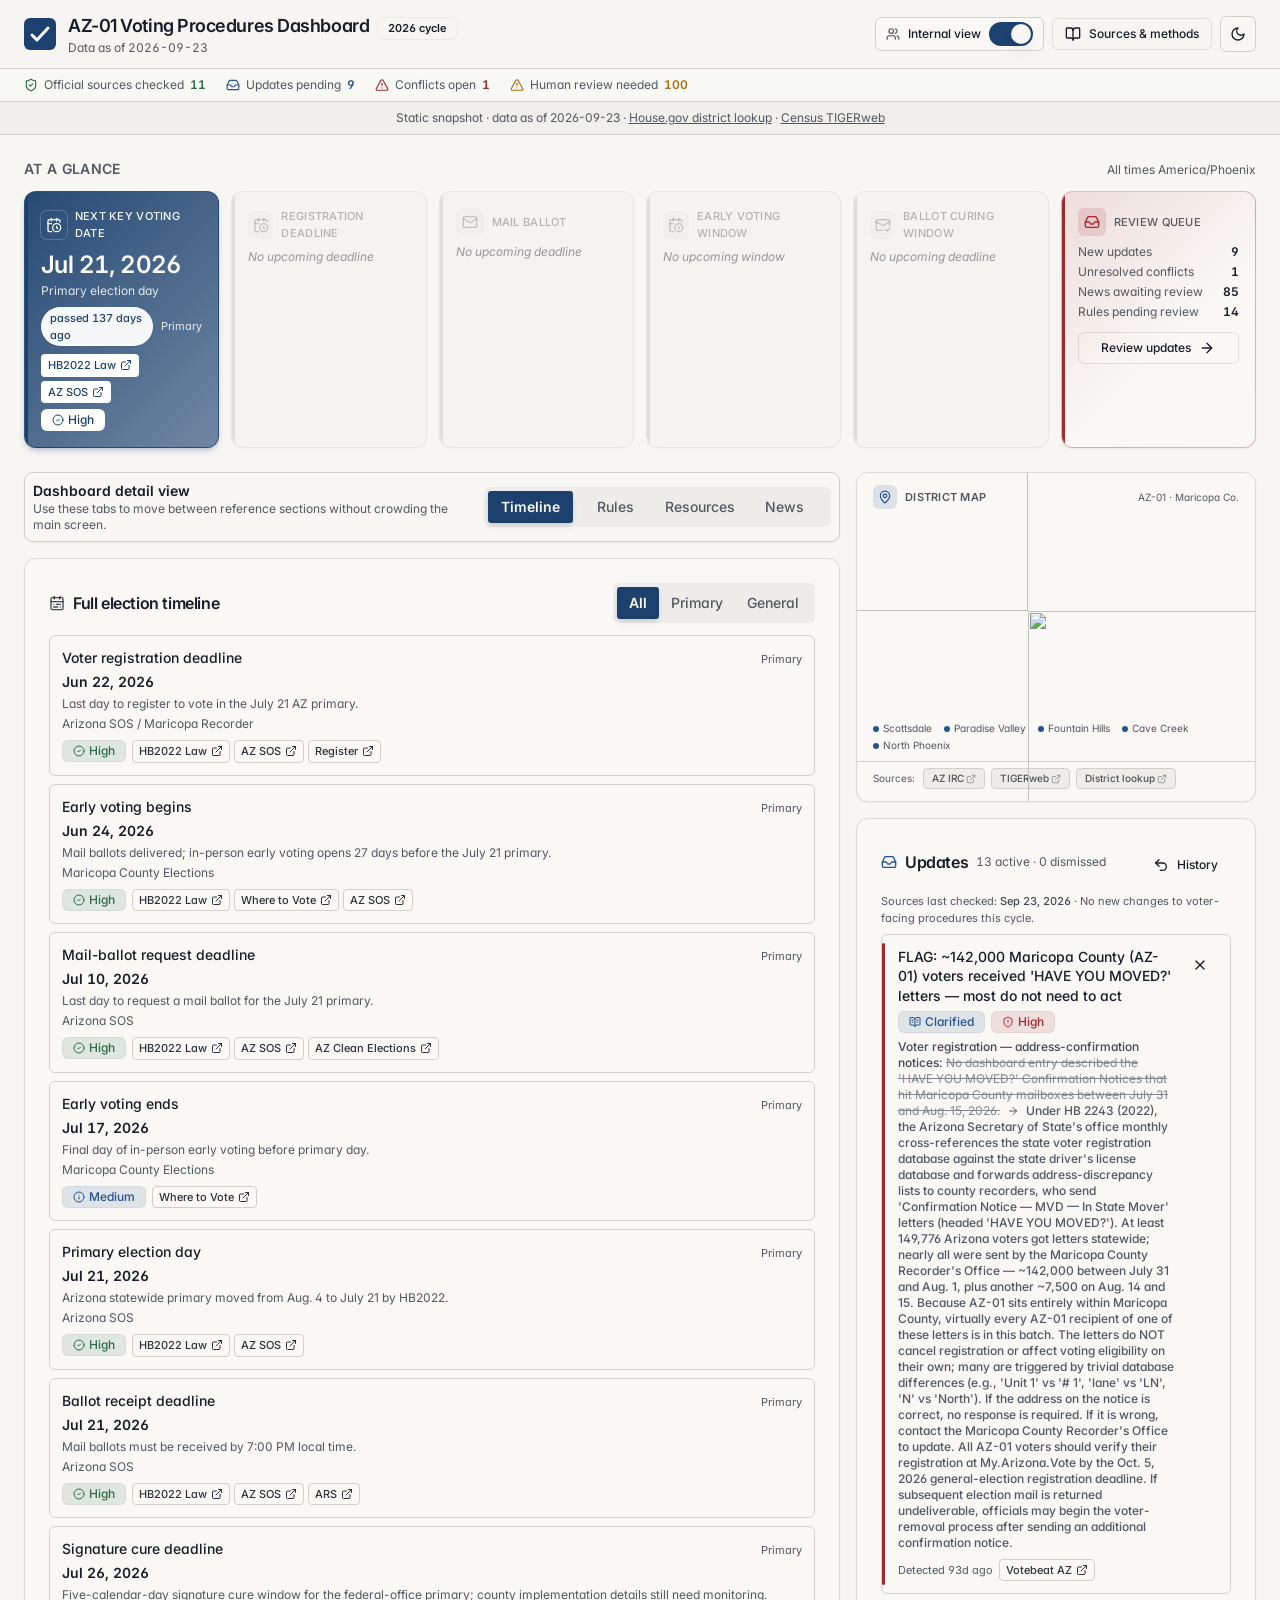
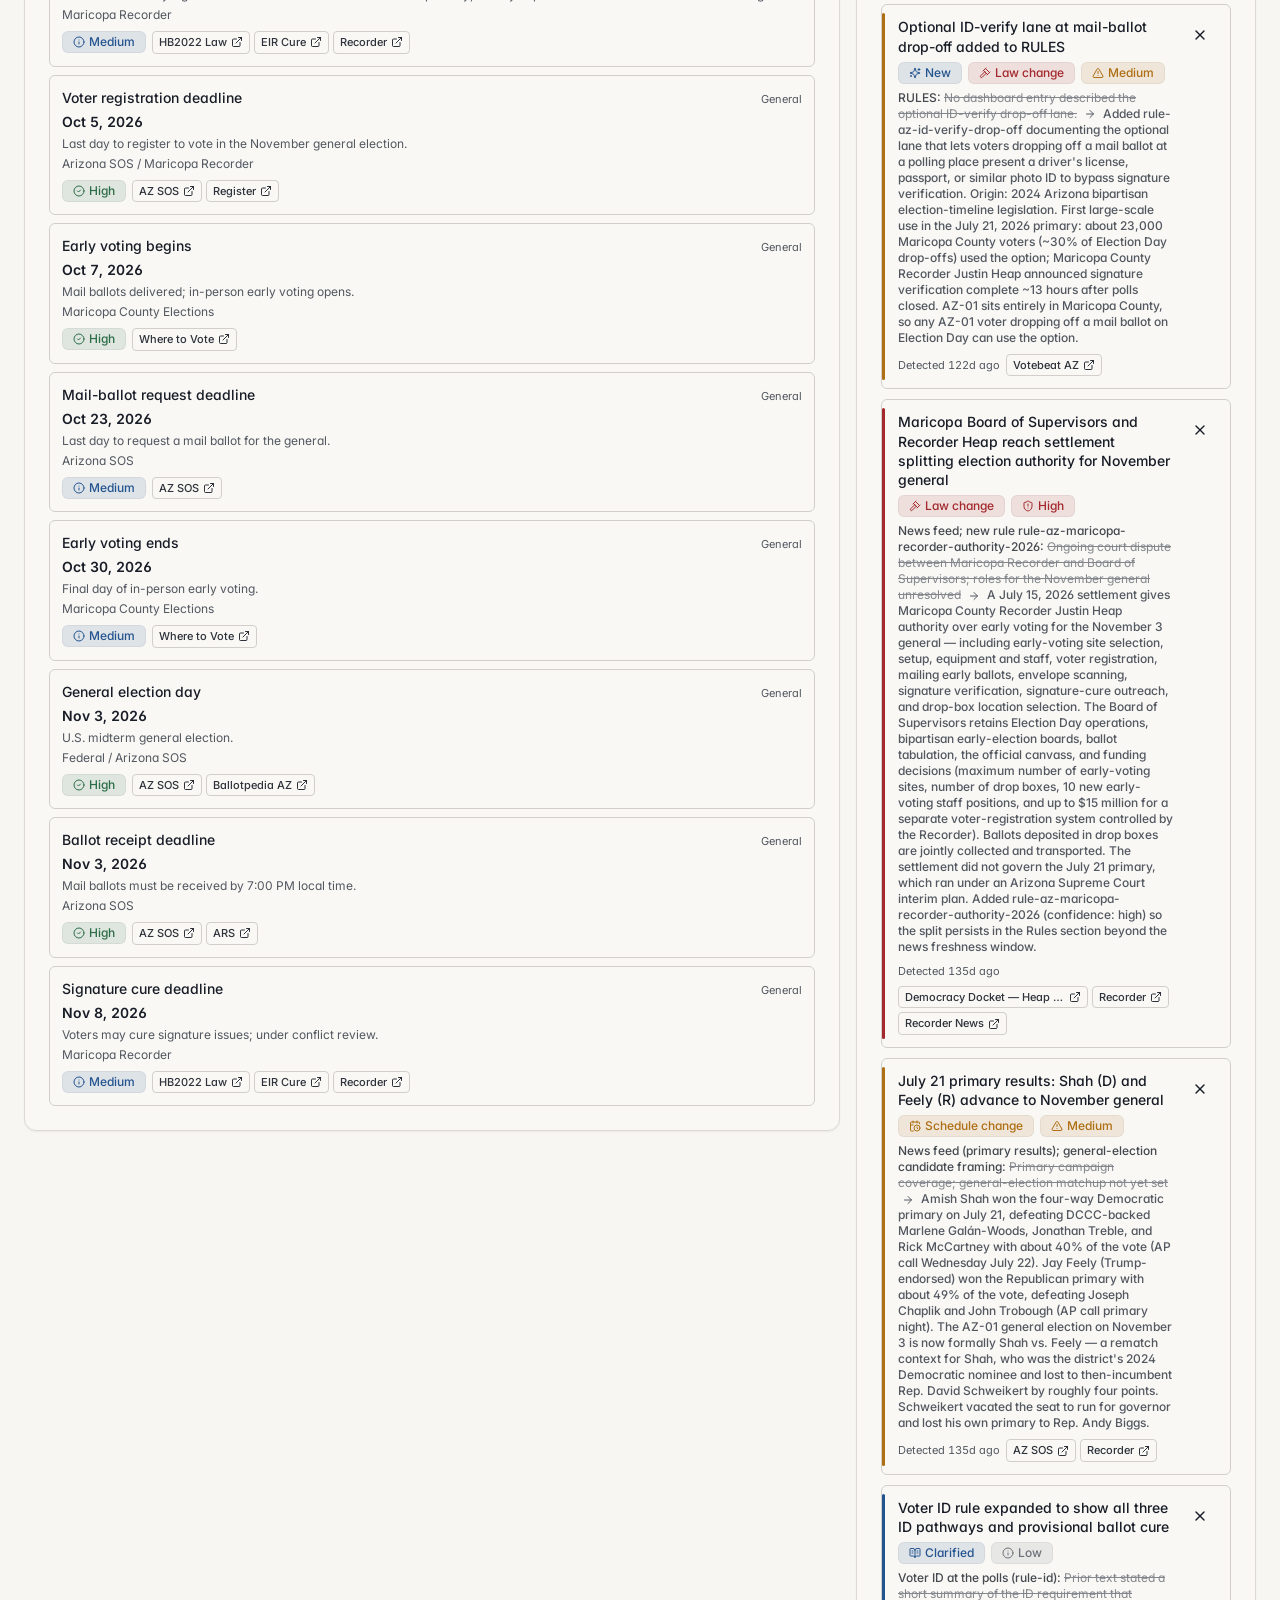
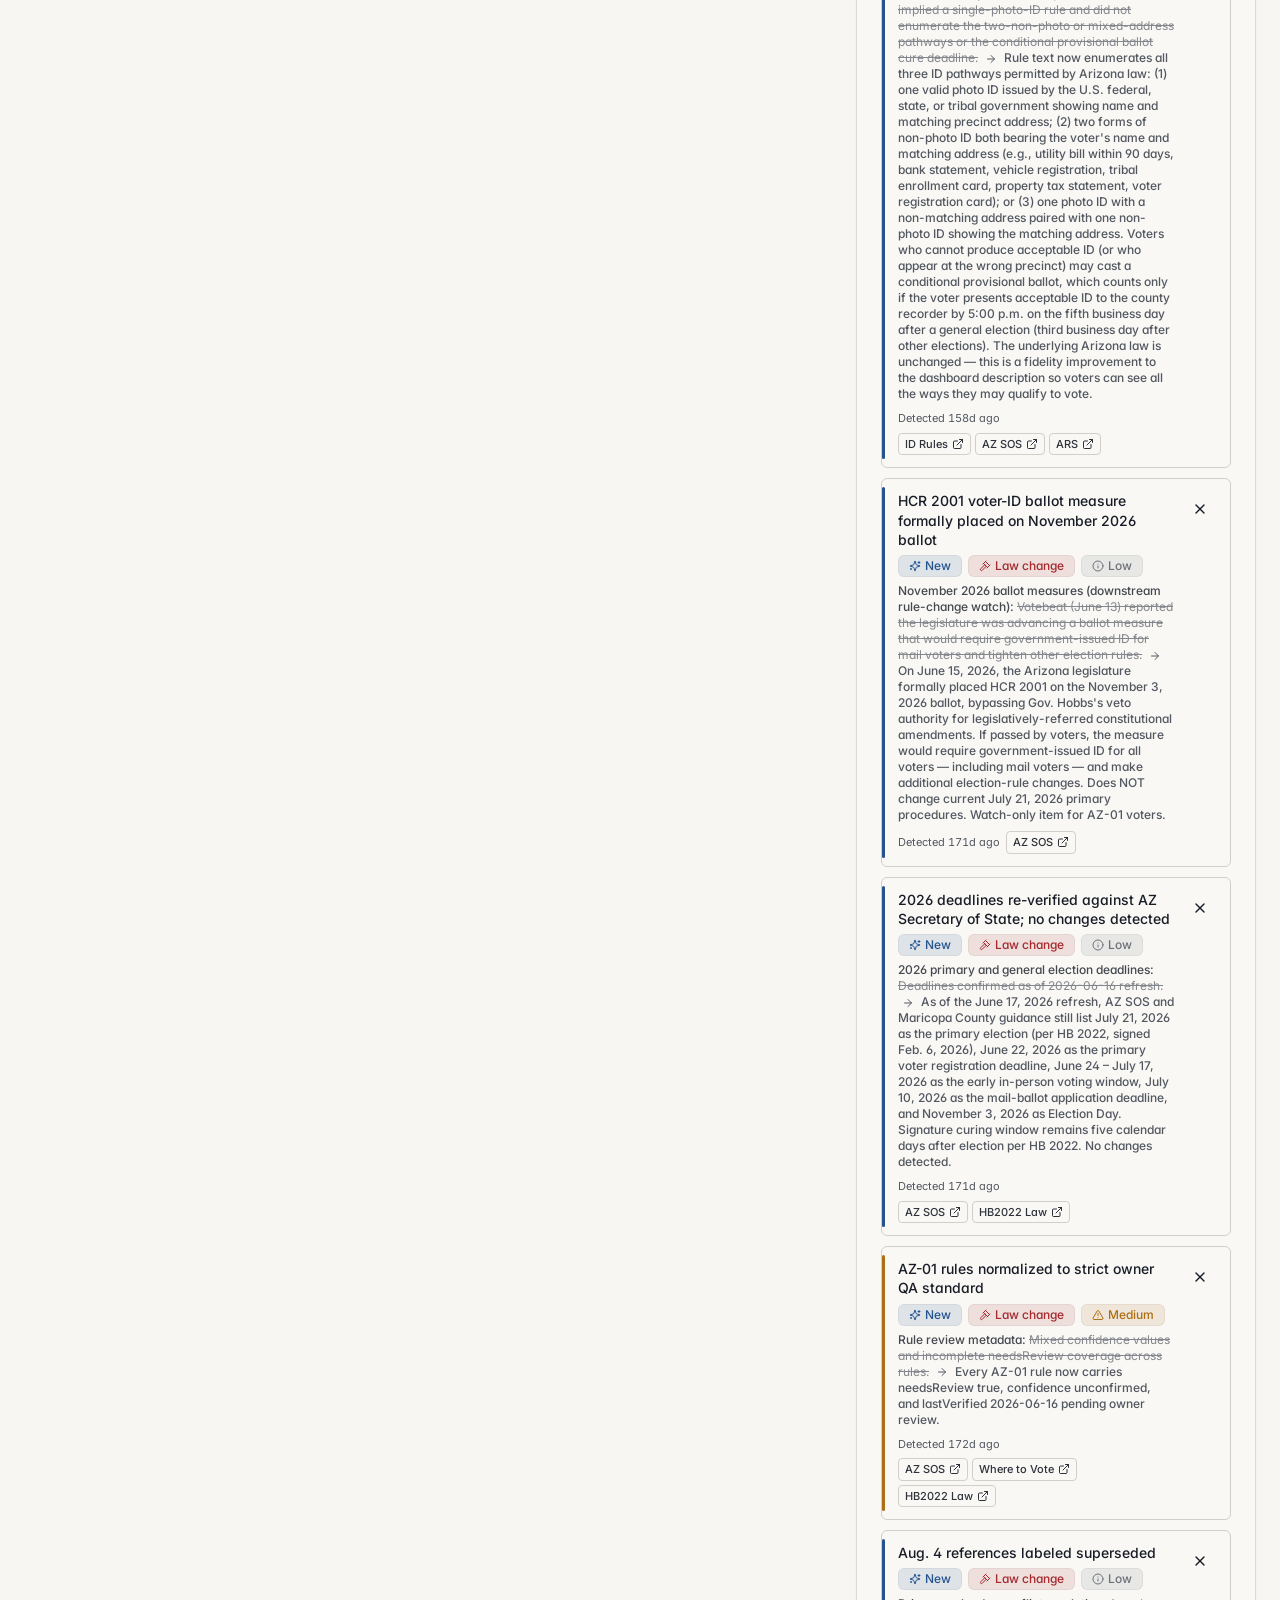
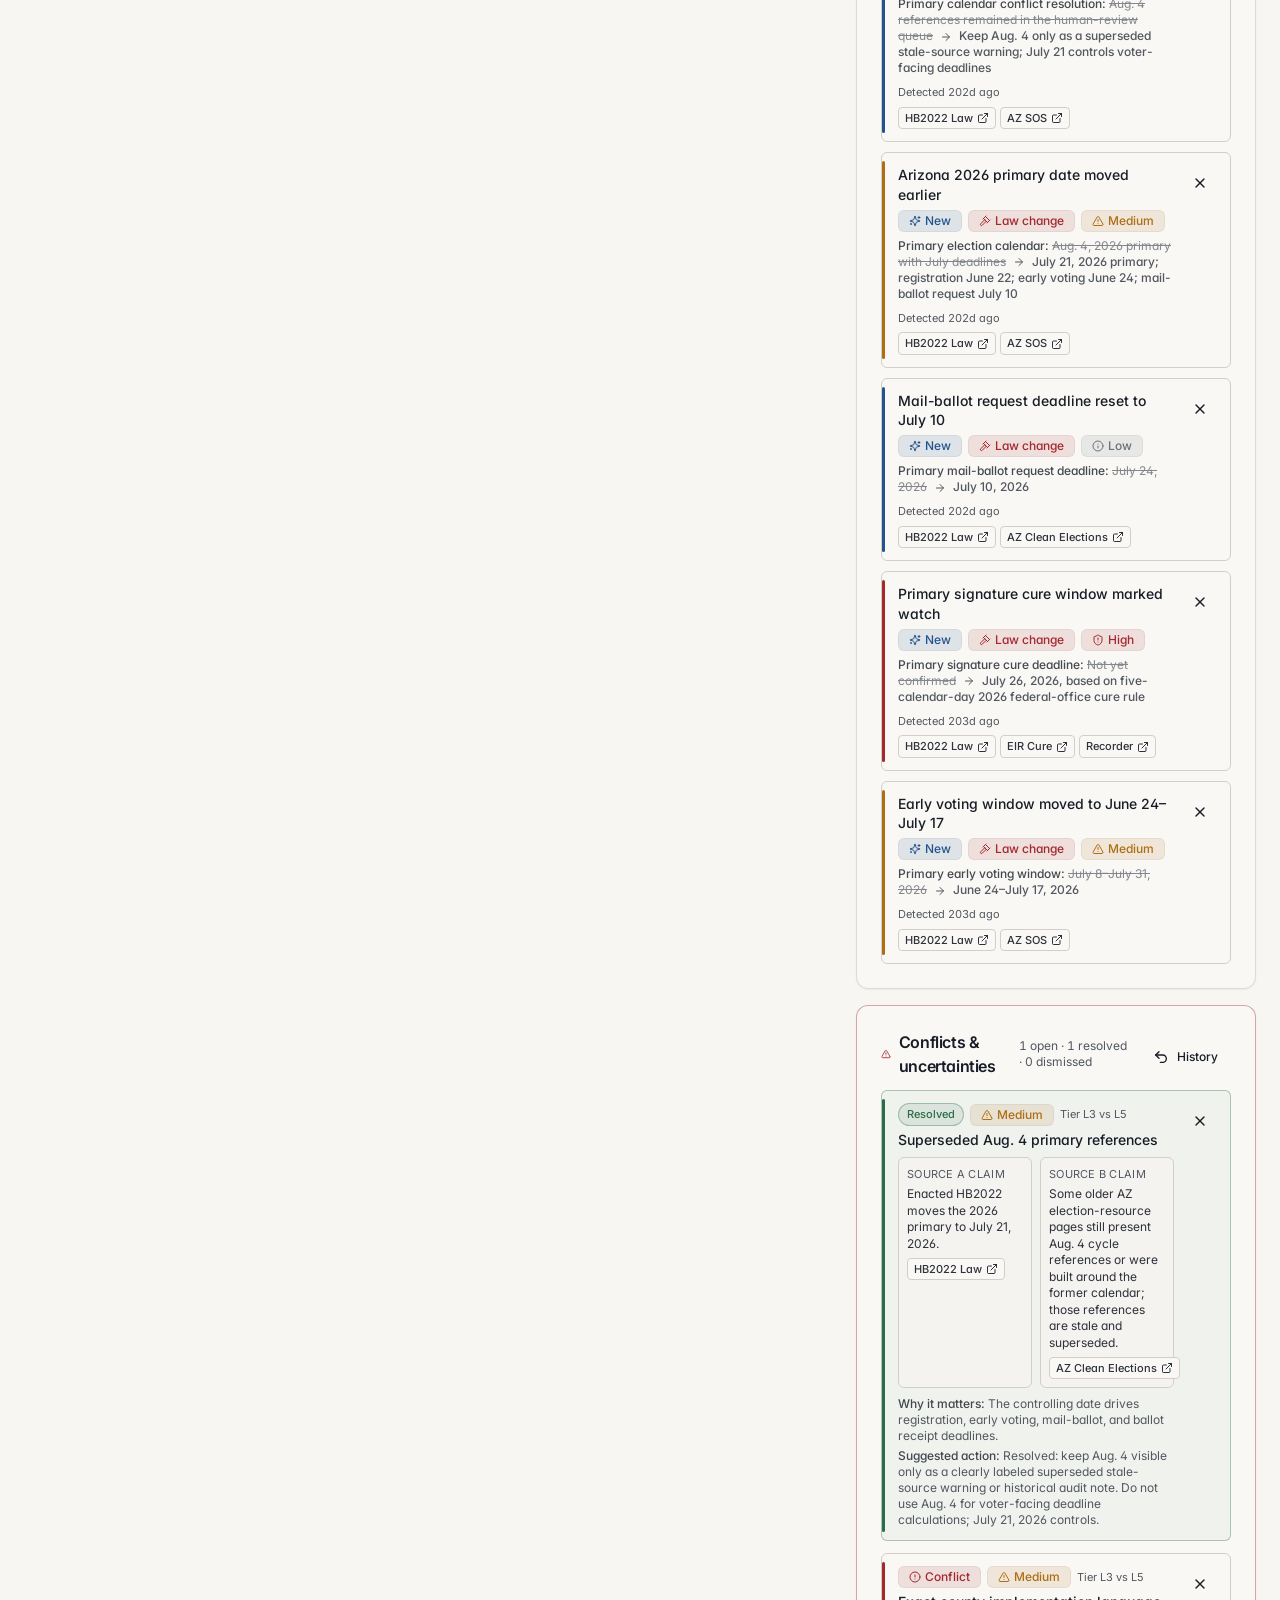
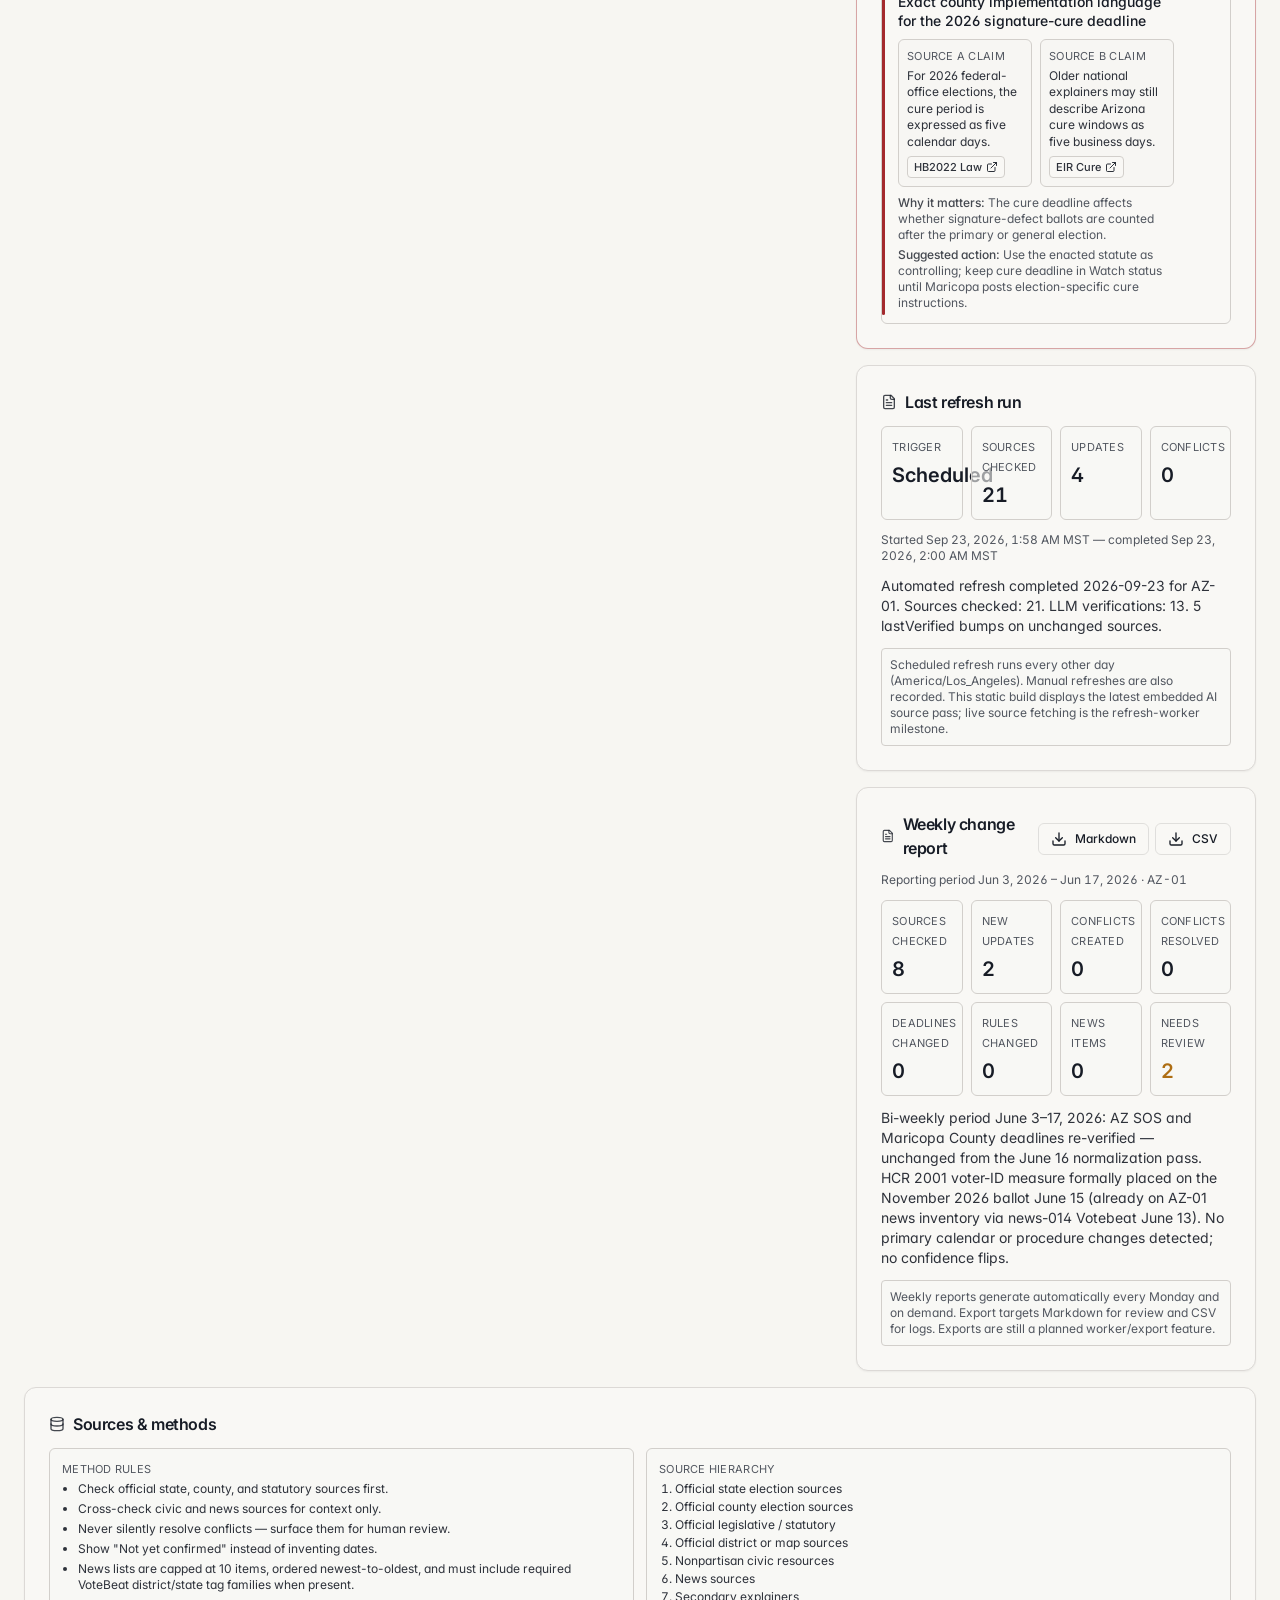
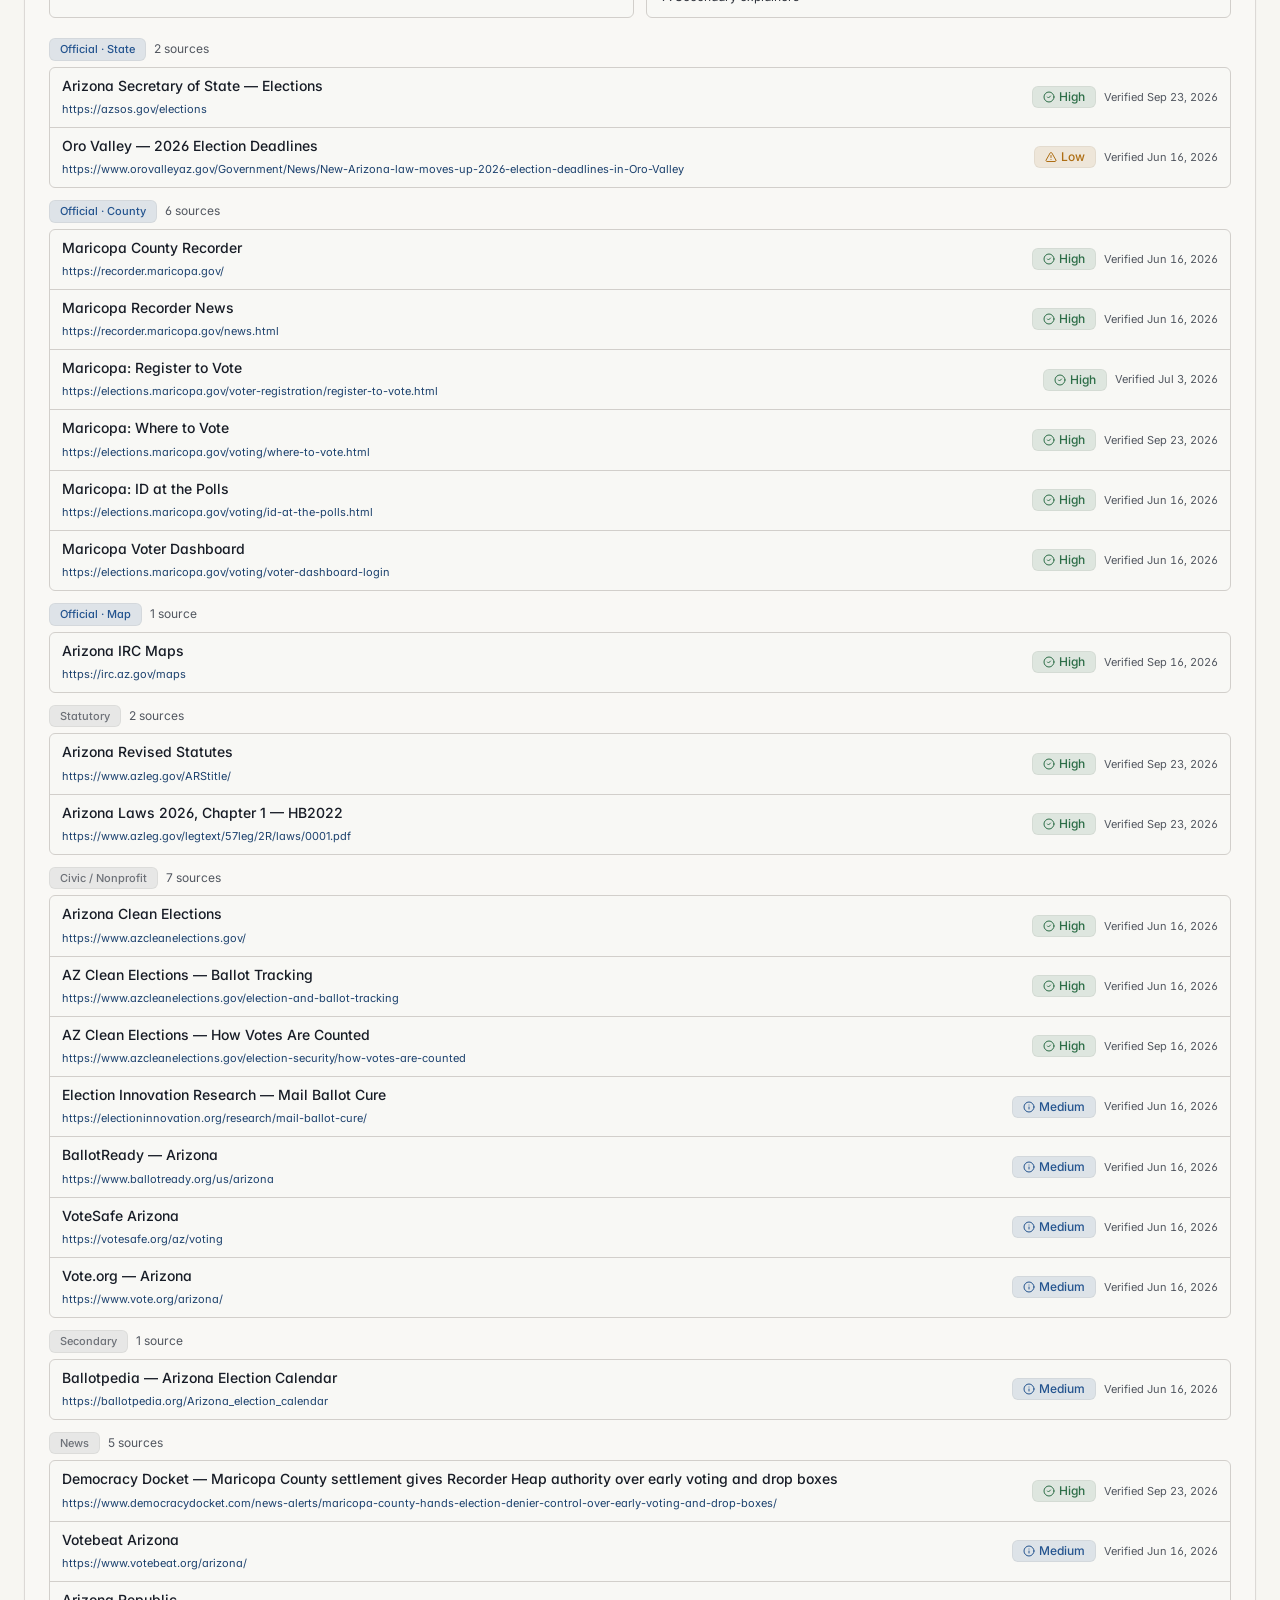
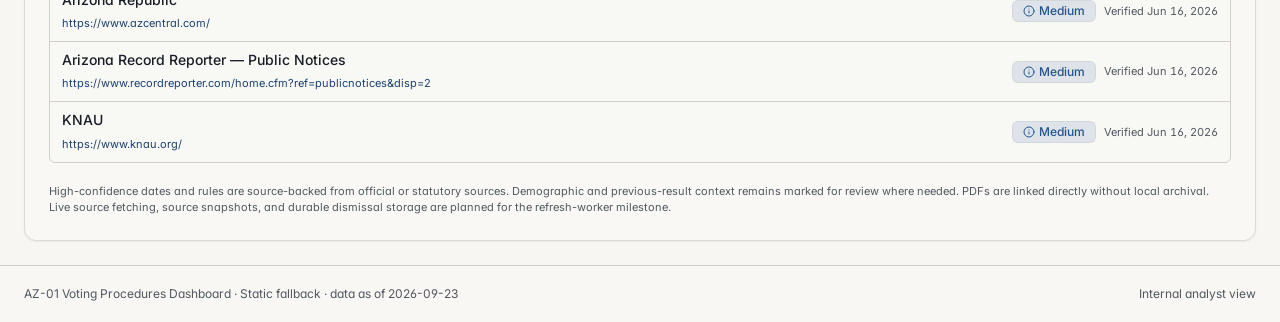
==== commit 65f1c7d9: "Weekly refresh (35840047629) Rebuilt from voting-dashboards-source@701f8e8.  snapshot.json dataAsOf " ====
--- a/index.html
+++ b/index.html
@@ -11,8 +11,8 @@
       href="https://fonts.googleapis.com/css2?family=Architects+Daughter&family=DM+Sans:ital,opsz,wght@0,9..40,100..1000;1,9..40,100..1000&family=Fira+Code:wght@300..700&family=Geist+Mono:wght@100..900&family=Geist:wght@100..900&family=IBM+Plex+Mono:ital,wght@0,100;0,200;0,300;0,400;0,500;0,600;0,700;1,100;1,200;1,300;1,400;1,500;1,600;1,700&family=IBM+Plex+Sans:ital,wght@0,100..700;1,100..700&family=Inter:ital,opsz,wght@0,14..32,100..900;1,14..32,100..900&family=JetBrains+Mono:ital,wght@0,100..800;1,100..800&family=Libre+Baskerville:ital,wght@0,400;0,700;1,400&family=Lora:ital,wght@0,400..700;1,400..700&family=Merriweather:ital,opsz,wght@0,18..144,300..900;1,18..144,300..900&family=Montserrat:ital,wght@0,100..900;1,100..900&family=Open+Sans:ital,wght@0,300..800;1,300..800&family=Outfit:wght@100..900&family=Oxanium:wght@200..800&family=Playfair+Display:ital,wght@0,400..900;1,400..900&family=Plus+Jakarta+Sans:ital,wght@0,200..800;1,200..800&family=Poppins:ital,wght@0,100;0,200;0,300;0,400;0,500;0,600;0,700;0,800;0,900;1,100;1,200;1,300;1,400;1,500;1,600;1,700;1,800;1,900&family=Roboto+Mono:ital,wght@0,100..700;1,100..700&family=Roboto:ital,wght@0,100..900;1,100..900&family=Source+Code+Pro:ital,wght@0,200..900;1,200..900&family=Source+Serif+4:ital,opsz,wght@0,8..60,200..900;1,8..60,200..900&family=Space+Grotesk:wght@300..700&family=Space+Mono:ital,wght@0,400;0,700;1,400;1,700&display=swap"
       rel="stylesheet"
     />
-    <script type="module" crossorigin src="./assets/index-B2o_Ueiw.js"></script>
-    <link rel="stylesheet" crossorigin href="./assets/index-BHlyisQ8.css">
+    <script type="module" crossorigin src="./assets/index-D5XCIrO8.js"></script>
+    <link rel="stylesheet" crossorigin href="./assets/index-BymgiBss.css">
   </head>
   <body>
     <div id="root"></div>
--- a/assets/index-BymgiBss.css
+++ b/assets/index-BymgiBss.css
@@ -0,0 +1 @@
+*,:before,:after{--tw-border-spacing-x: 0;--tw-border-spacing-y: 0;--tw-translate-x: 0;--tw-translate-y: 0;--tw-rotate: 0;--tw-skew-x: 0;--tw-skew-y: 0;--tw-scale-x: 1;--tw-scale-y: 1;--tw-pan-x: ;--tw-pan-y: ;--tw-pinch-zoom: ;--tw-scroll-snap-strictness: proximity;--tw-gradient-from-position: ;--tw-gradient-via-position: ;--tw-gradient-to-position: ;--tw-ordinal: ;--tw-slashed-zero: ;--tw-numeric-figure: ;--tw-numeric-spacing: ;--tw-numeric-fraction: ;--tw-ring-inset: ;--tw-ring-offset-width: 0px;--tw-ring-offset-color: #fff;--tw-ring-color: rgb(59 130 246 / .5);--tw-ring-offset-shadow: 0 0 #0000;--tw-ring-shadow: 0 0 #0000;--tw-shadow: 0 0 #0000;--tw-shadow-colored: 0 0 #0000;--tw-blur: ;--tw-brightness: ;--tw-contrast: ;--tw-grayscale: ;--tw-hue-rotate: ;--tw-invert: ;--tw-saturate: ;--tw-sepia: ;--tw-drop-shadow: ;--tw-backdrop-blur: ;--tw-backdrop-brightness: ;--tw-backdrop-contrast: ;--tw-backdrop-grayscale: ;--tw-backdrop-hue-rotate: ;--tw-backdrop-invert: ;--tw-backdrop-opacity: ;--tw-backdrop-saturate: ;--tw-backdrop-sepia: ;--tw-contain-size: ;--tw-contain-layout: ;--tw-contain-paint: ;--tw-contain-style: }::backdrop{--tw-border-spacing-x: 0;--tw-border-spacing-y: 0;--tw-translate-x: 0;--tw-translate-y: 0;--tw-rotate: 0;--tw-skew-x: 0;--tw-skew-y: 0;--tw-scale-x: 1;--tw-scale-y: 1;--tw-pan-x: ;--tw-pan-y: ;--tw-pinch-zoom: ;--tw-scroll-snap-strictness: proximity;--tw-gradient-from-position: ;--tw-gradient-via-position: ;--tw-gradient-to-position: ;--tw-ordinal: ;--tw-slashed-zero: ;--tw-numeric-figure: ;--tw-numeric-spacing: ;--tw-numeric-fraction: ;--tw-ring-inset: ;--tw-ring-offset-width: 0px;--tw-ring-offset-color: #fff;--tw-ring-color: rgb(59 130 246 / .5);--tw-ring-offset-shadow: 0 0 #0000;--tw-ring-shadow: 0 0 #0000;--tw-shadow: 0 0 #0000;--tw-shadow-colored: 0 0 #0000;--tw-blur: ;--tw-brightness: ;--tw-contrast: ;--tw-grayscale: ;--tw-hue-rotate: ;--tw-invert: ;--tw-saturate: ;--tw-sepia: ;--tw-drop-shadow: ;--tw-backdrop-blur: ;--tw-backdrop-brightness: ;--tw-backdrop-contrast: ;--tw-backdrop-grayscale: ;--tw-backdrop-hue-rotate: ;--tw-backdrop-invert: ;--tw-backdrop-opacity: ;--tw-backdrop-saturate: ;--tw-backdrop-sepia: ;--tw-contain-size: ;--tw-contain-layout: ;--tw-contain-paint: ;--tw-contain-style: }*,:before,:after{box-sizing:border-box;border-width:0;border-style:solid;border-color:#e5e7eb}:before,:after{--tw-content: ""}html,:host{line-height:1.5;-webkit-text-size-adjust:100%;-moz-tab-size:4;-o-tab-size:4;tab-size:4;font-family:var(--font-sans);font-feature-settings:normal;font-variation-settings:normal;-webkit-tap-highlight-color:transparent}body{margin:0;line-height:inherit}hr{height:0;color:inherit;border-top-width:1px}abbr:where([title]){-webkit-text-decoration:underline dotted;text-decoration:underline dotted}h1,h2,h3,h4,h5,h6{font-size:inherit;font-weight:inherit}a{color:inherit;text-decoration:inherit}b,strong{font-weight:bolder}code,kbd,samp,pre{font-family:var(--font-mono);font-feature-settings:normal;font-variation-settings:normal;font-size:1em}small{font-size:80%}sub,sup{font-size:75%;line-height:0;position:relative;vertical-align:baseline}sub{bottom:-.25em}sup{top:-.5em}table{text-indent:0;border-color:inherit;border-collapse:collapse}button,input,optgroup,select,textarea{font-family:inherit;font-feature-settings:inherit;font-variation-settings:inherit;font-size:100%;font-weight:inherit;line-height:inherit;letter-spacing:inherit;color:inherit;margin:0;padding:0}button,select{text-transform:none}button,input:where([type=button]),input:where([type=reset]),input:where([type=submit]){-webkit-appearance:button;background-color:transparent;background-image:none}:-moz-focusring{outline:auto}:-moz-ui-invalid{box-shadow:none}progress{vertical-align:baseline}::-webkit-inner-spin-button,::-webkit-outer-spin-button{height:auto}[type=search]{-webkit-appearance:textfield;outline-offset:-2px}::-webkit-search-decoration{-webkit-appearance:none}::-webkit-file-upload-button{-webkit-appearance:button;font:inherit}summary{display:list-item}blockquote,dl,dd,h1,h2,h3,h4,h5,h6,hr,figure,p,pre{margin:0}fieldset{margin:0;padding:0}legend{padding:0}ol,ul,menu{list-style:none;margin:0;padding:0}dialog{padding:0}textarea{resize:vertical}input::-moz-placeholder,textarea::-moz-placeholder{opacity:1;color:#9ca3af}input::placeholder,textarea::placeholder{opacity:1;color:#9ca3af}button,[role=button]{cursor:pointer}:disabled{cursor:default}img,svg,video,canvas,audio,iframe,embed,object{display:block;vertical-align:middle}img,video{max-width:100%;height:auto}[hidden]:where(:not([hidden=until-found])){display:none}*{--tw-border-opacity: 1;border-color:hsl(var(--border) / var(--tw-border-opacity, 1))}body{--tw-bg-opacity: 1;background-color:hsl(var(--background) / var(--tw-bg-opacity, 1));font-family:var(--font-sans);--tw-text-opacity: 1;color:hsl(var(--foreground) / var(--tw-text-opacity, 1));-webkit-font-smoothing:antialiased;-moz-osx-font-smoothing:grayscale;font-feature-settings:"cv02","cv03","cv04","cv11"}.tabular{font-variant-numeric:tabular-nums lining-nums}.sr-only{position:absolute;width:1px;height:1px;padding:0;margin:-1px;overflow:hidden;clip:rect(0,0,0,0);white-space:nowrap;border-width:0}.pointer-events-none{pointer-events:none}.pointer-events-auto{pointer-events:auto}.visible{visibility:visible}.invisible{visibility:hidden}.static{position:static}.fixed{position:fixed}.absolute{position:absolute}.relative{position:relative}.sticky{position:sticky}.inset-0{inset:0}.inset-x-0{left:0;right:0}.inset-y-0{top:0;bottom:0}.-bottom-12{bottom:-3rem}.-left-12{left:-3rem}.-right-12{right:-3rem}.-top-12{top:-3rem}.bottom-0{bottom:0}.left-0{left:0}.left-1{left:.25rem}.left-1\/2{left:50%}.left-2{left:.5rem}.left-\[50\%\]{left:50%}.right-0{right:0}.right-1{right:.25rem}.right-2{right:.5rem}.right-3{right:.75rem}.right-4{right:1rem}.top-0{top:0}.top-1\.5{top:.375rem}.top-1\/2{top:50%}.top-2{top:.5rem}.top-3\.5{top:.875rem}.top-4{top:1rem}.top-\[1px\]{top:1px}.top-\[50\%\]{top:50%}.top-\[60\%\]{top:60%}.top-full{top:100%}.z-10{z-index:10}.z-20{z-index:20}.z-30{z-index:30}.z-50{z-index:50}.z-\[100\]{z-index:100}.z-\[1\]{z-index:1}.-mx-1{margin-left:-.25rem;margin-right:-.25rem}.mx-1{margin-left:.25rem;margin-right:.25rem}.mx-2{margin-left:.5rem;margin-right:.5rem}.mx-3\.5{margin-left:.875rem;margin-right:.875rem}.mx-4{margin-left:1rem;margin-right:1rem}.mx-auto{margin-left:auto;margin-right:auto}.my-0\.5{margin-top:.125rem;margin-bottom:.125rem}.my-1{margin-top:.25rem;margin-bottom:.25rem}.-ml-4{margin-left:-1rem}.-mt-0\.5{margin-top:-.125rem}.-mt-4{margin-top:-1rem}.mb-1{margin-bottom:.25rem}.mb-1\.5{margin-bottom:.375rem}.mb-3{margin-bottom:.75rem}.mb-4{margin-bottom:1rem}.ml-1{margin-left:.25rem}.ml-auto{margin-left:auto}.mr-0\.5{margin-right:.125rem}.mr-2{margin-right:.5rem}.mt-0{margin-top:0}.mt-0\.5{margin-top:.125rem}.mt-1{margin-top:.25rem}.mt-1\.5{margin-top:.375rem}.mt-2{margin-top:.5rem}.mt-24{margin-top:6rem}.mt-3{margin-top:.75rem}.mt-4{margin-top:1rem}.mt-auto{margin-top:auto}.block{display:block}.inline-block{display:inline-block}.inline{display:inline}.flex{display:flex}.inline-flex{display:inline-flex}.table{display:table}.grid{display:grid}.contents{display:contents}.hidden{display:none}.aspect-square{aspect-ratio:1 / 1}.aspect-video{aspect-ratio:16 / 9}.size-1\.5{width:.375rem;height:.375rem}.size-2\.5{width:.625rem;height:.625rem}.size-3{width:.75rem;height:.75rem}.size-3\.5{width:.875rem;height:.875rem}.size-4{width:1rem;height:1rem}.size-5{width:1.25rem;height:1.25rem}.size-6{width:1.5rem;height:1.5rem}.size-7{width:1.75rem;height:1.75rem}.h-1\.5{height:.375rem}.h-10{height:2.5rem}.h-11{height:2.75rem}.h-12{height:3rem}.h-2{height:.5rem}.h-2\.5{height:.625rem}.h-3{height:.75rem}.h-3\.5{height:.875rem}.h-4{height:1rem}.h-5{height:1.25rem}.h-6{height:1.5rem}.h-7{height:1.75rem}.h-8{height:2rem}.h-9{height:2.25rem}.h-\[1px\]{height:1px}.h-\[var\(--radix-navigation-menu-viewport-height\)\]{height:var(--radix-navigation-menu-viewport-height)}.h-\[var\(--radix-select-trigger-height\)\]{height:var(--radix-select-trigger-height)}.h-auto{height:auto}.h-full{height:100%}.h-px{height:1px}.h-svh{height:100svh}.max-h-\[--radix-context-menu-content-available-height\]{max-height:var(--radix-context-menu-content-available-height)}.max-h-\[--radix-select-content-available-height\]{max-height:var(--radix-select-content-available-height)}.max-h-\[300px\]{max-height:300px}.max-h-\[60vh\]{max-height:60vh}.max-h-\[var\(--radix-dropdown-menu-content-available-height\)\]{max-height:var(--radix-dropdown-menu-content-available-height)}.max-h-screen{max-height:100vh}.min-h-0{min-height:0px}.min-h-10{min-height:2.5rem}.min-h-8{min-height:2rem}.min-h-9{min-height:2.25rem}.min-h-\[80px\]{min-height:80px}.min-h-dvh{min-height:100dvh}.min-h-screen{min-height:100vh}.min-h-svh{min-height:100svh}.w-0{width:0px}.w-1{width:.25rem}.w-10{width:2.5rem}.w-11{width:2.75rem}.w-2{width:.5rem}.w-2\.5{width:.625rem}.w-3{width:.75rem}.w-3\.5{width:.875rem}.w-3\/4{width:75%}.w-4{width:1rem}.w-5{width:1.25rem}.w-64{width:16rem}.w-7{width:1.75rem}.w-72{width:18rem}.w-8{width:2rem}.w-80{width:20rem}.w-9{width:2.25rem}.w-\[100px\]{width:100px}.w-\[105px\]{width:105px}.w-\[120px\]{width:120px}.w-\[135px\]{width:135px}.w-\[155px\]{width:155px}.w-\[170px\]{width:170px}.w-\[190px\]{width:190px}.w-\[1px\]{width:1px}.w-\[205px\]{width:205px}.w-\[82px\]{width:82px}.w-\[var\(--sidebar-width\)\]{width:var(--sidebar-width)}.w-auto{width:auto}.w-full{width:100%}.w-max{width:-moz-max-content;width:max-content}.w-px{width:1px}.min-w-0{min-width:0px}.min-w-10{min-width:2.5rem}.min-w-11{min-width:2.75rem}.min-w-5{min-width:1.25rem}.min-w-9{min-width:2.25rem}.min-w-\[12rem\]{min-width:12rem}.min-w-\[130px\]{min-width:130px}.min-w-\[8rem\]{min-width:8rem}.min-w-\[980px\]{min-width:980px}.min-w-\[var\(--radix-select-trigger-width\)\]{min-width:var(--radix-select-trigger-width)}.max-w-\[10rem\]{max-width:10rem}.max-w-\[1400px\]{max-width:1400px}.max-w-\[var\(--skeleton-width\)\]{max-width:var(--skeleton-width)}.max-w-lg{max-width:32rem}.max-w-max{max-width:-moz-max-content;max-width:max-content}.max-w-md{max-width:28rem}.max-w-xs{max-width:20rem}.flex-1{flex:1 1 0%}.shrink{flex-shrink:1}.shrink-0{flex-shrink:0}.grow{flex-grow:1}.grow-0{flex-grow:0}.basis-full{flex-basis:100%}.table-fixed{table-layout:fixed}.caption-bottom{caption-side:bottom}.border-collapse{border-collapse:collapse}.origin-\[--radix-context-menu-content-transform-origin\]{transform-origin:var(--radix-context-menu-content-transform-origin)}.origin-\[--radix-dropdown-menu-content-transform-origin\]{transform-origin:var(--radix-dropdown-menu-content-transform-origin)}.origin-\[--radix-hover-card-content-transform-origin\]{transform-origin:var(--radix-hover-card-content-transform-origin)}.origin-\[--radix-menubar-content-transform-origin\]{transform-origin:var(--radix-menubar-content-transform-origin)}.origin-\[--radix-popover-content-transform-origin\]{transform-origin:var(--radix-popover-content-transform-origin)}.origin-\[--radix-select-content-transform-origin\]{transform-origin:var(--radix-select-content-transform-origin)}.origin-\[--radix-tooltip-content-transform-origin\]{transform-origin:var(--radix-tooltip-content-transform-origin)}.-translate-x-1\/2{--tw-translate-x: -50%;transform:translate(var(--tw-translate-x),var(--tw-translate-y)) rotate(var(--tw-rotate)) skew(var(--tw-skew-x)) skewY(var(--tw-skew-y)) scaleX(var(--tw-scale-x)) scaleY(var(--tw-scale-y))}.-translate-x-px{--tw-translate-x: -1px;transform:translate(var(--tw-translate-x),var(--tw-translate-y)) rotate(var(--tw-rotate)) skew(var(--tw-skew-x)) skewY(var(--tw-skew-y)) scaleX(var(--tw-scale-x)) scaleY(var(--tw-scale-y))}.-translate-y-1\/2{--tw-translate-y: -50%;transform:translate(var(--tw-translate-x),var(--tw-translate-y)) rotate(var(--tw-rotate)) skew(var(--tw-skew-x)) skewY(var(--tw-skew-y)) scaleX(var(--tw-scale-x)) scaleY(var(--tw-scale-y))}.translate-x-\[-50\%\]{--tw-translate-x: -50%;transform:translate(var(--tw-translate-x),var(--tw-translate-y)) rotate(var(--tw-rotate)) skew(var(--tw-skew-x)) skewY(var(--tw-skew-y)) scaleX(var(--tw-scale-x)) scaleY(var(--tw-scale-y))}.translate-x-px{--tw-translate-x: 1px;transform:translate(var(--tw-translate-x),var(--tw-translate-y)) rotate(var(--tw-rotate)) skew(var(--tw-skew-x)) skewY(var(--tw-skew-y)) scaleX(var(--tw-scale-x)) scaleY(var(--tw-scale-y))}.translate-y-\[-50\%\]{--tw-translate-y: -50%;transform:translate(var(--tw-translate-x),var(--tw-translate-y)) rotate(var(--tw-rotate)) skew(var(--tw-skew-x)) skewY(var(--tw-skew-y)) scaleX(var(--tw-scale-x)) scaleY(var(--tw-scale-y))}.rotate-45{--tw-rotate: 45deg;transform:translate(var(--tw-translate-x),var(--tw-translate-y)) rotate(var(--tw-rotate)) skew(var(--tw-skew-x)) skewY(var(--tw-skew-y)) scaleX(var(--tw-scale-x)) scaleY(var(--tw-scale-y))}.rotate-90{--tw-rotate: 90deg;transform:translate(var(--tw-translate-x),var(--tw-translate-y)) rotate(var(--tw-rotate)) skew(var(--tw-skew-x)) skewY(var(--tw-skew-y)) scaleX(var(--tw-scale-x)) scaleY(var(--tw-scale-y))}.transform{transform:translate(var(--tw-translate-x),var(--tw-translate-y)) rotate(var(--tw-rotate)) skew(var(--tw-skew-x)) skewY(var(--tw-skew-y)) scaleX(var(--tw-scale-x)) scaleY(var(--tw-scale-y))}@keyframes pulse{50%{opacity:.5}}.animate-pulse{animation:pulse 2s cubic-bezier(.4,0,.6,1) infinite}@keyframes spin{to{transform:rotate(360deg)}}.animate-spin{animation:spin 1s linear infinite}.cursor-default{cursor:default}.cursor-pointer{cursor:pointer}.touch-none{touch-action:none}.select-none{-webkit-user-select:none;-moz-user-select:none;user-select:none}.resize{resize:both}.list-decimal{list-style-type:decimal}.list-disc{list-style-type:disc}.list-none{list-style-type:none}.grid-cols-1{grid-template-columns:repeat(1,minmax(0,1fr))}.grid-cols-2{grid-template-columns:repeat(2,minmax(0,1fr))}.grid-cols-3{grid-template-columns:repeat(3,minmax(0,1fr))}.grid-cols-4{grid-template-columns:repeat(4,minmax(0,1fr))}.flex-row{flex-direction:row}.flex-col{flex-direction:column}.flex-col-reverse{flex-direction:column-reverse}.flex-wrap{flex-wrap:wrap}.items-start{align-items:flex-start}.items-end{align-items:flex-end}.items-center{align-items:center}.items-baseline{align-items:baseline}.items-stretch{align-items:stretch}.justify-center{justify-content:center}.justify-between{justify-content:space-between}.gap-0\.5{gap:.125rem}.gap-1{gap:.25rem}.gap-1\.5{gap:.375rem}.gap-2{gap:.5rem}.gap-3{gap:.75rem}.gap-4{gap:1rem}.gap-x-3{-moz-column-gap:.75rem;column-gap:.75rem}.gap-x-5{-moz-column-gap:1.25rem;column-gap:1.25rem}.gap-x-6{-moz-column-gap:1.5rem;column-gap:1.5rem}.gap-y-0\.5{row-gap:.125rem}.gap-y-1\.5{row-gap:.375rem}.gap-y-3{row-gap:.75rem}.space-x-1>:not([hidden])~:not([hidden]){--tw-space-x-reverse: 0;margin-right:calc(.25rem * var(--tw-space-x-reverse));margin-left:calc(.25rem * calc(1 - var(--tw-space-x-reverse)))}.space-x-4>:not([hidden])~:not([hidden]){--tw-space-x-reverse: 0;margin-right:calc(1rem * var(--tw-space-x-reverse));margin-left:calc(1rem * calc(1 - var(--tw-space-x-reverse)))}.space-y-0\.5>:not([hidden])~:not([hidden]){--tw-space-y-reverse: 0;margin-top:calc(.125rem * calc(1 - var(--tw-space-y-reverse)));margin-bottom:calc(.125rem * var(--tw-space-y-reverse))}.space-y-1>:not([hidden])~:not([hidden]){--tw-space-y-reverse: 0;margin-top:calc(.25rem * calc(1 - var(--tw-space-y-reverse)));margin-bottom:calc(.25rem * var(--tw-space-y-reverse))}.space-y-1\.5>:not([hidden])~:not([hidden]){--tw-space-y-reverse: 0;margin-top:calc(.375rem * calc(1 - var(--tw-space-y-reverse)));margin-bottom:calc(.375rem * var(--tw-space-y-reverse))}.space-y-2>:not([hidden])~:not([hidden]){--tw-space-y-reverse: 0;margin-top:calc(.5rem * calc(1 - var(--tw-space-y-reverse)));margin-bottom:calc(.5rem * var(--tw-space-y-reverse))}.space-y-2\.5>:not([hidden])~:not([hidden]){--tw-space-y-reverse: 0;margin-top:calc(.625rem * calc(1 - var(--tw-space-y-reverse)));margin-bottom:calc(.625rem * var(--tw-space-y-reverse))}.space-y-3>:not([hidden])~:not([hidden]){--tw-space-y-reverse: 0;margin-top:calc(.75rem * calc(1 - var(--tw-space-y-reverse)));margin-bottom:calc(.75rem * var(--tw-space-y-reverse))}.space-y-4>:not([hidden])~:not([hidden]){--tw-space-y-reverse: 0;margin-top:calc(1rem * calc(1 - var(--tw-space-y-reverse)));margin-bottom:calc(1rem * var(--tw-space-y-reverse))}.space-y-5>:not([hidden])~:not([hidden]){--tw-space-y-reverse: 0;margin-top:calc(1.25rem * calc(1 - var(--tw-space-y-reverse)));margin-bottom:calc(1.25rem * var(--tw-space-y-reverse))}.divide-y>:not([hidden])~:not([hidden]){--tw-divide-y-reverse: 0;border-top-width:calc(1px * calc(1 - var(--tw-divide-y-reverse)));border-bottom-width:calc(1px * var(--tw-divide-y-reverse))}.overflow-auto{overflow:auto}.overflow-hidden{overflow:hidden}.overflow-x-auto{overflow-x:auto}.overflow-y-auto{overflow-y:auto}.overflow-x-hidden{overflow-x:hidden}.truncate{overflow:hidden;text-overflow:ellipsis;white-space:nowrap}.whitespace-nowrap{white-space:nowrap}.break-words{overflow-wrap:break-word}.break-all{word-break:break-all}.rounded{border-radius:.25rem}.rounded-\[2px\]{border-radius:2px}.rounded-\[inherit\]{border-radius:inherit}.rounded-full{border-radius:9999px}.rounded-lg{border-radius:.5625rem}.rounded-md{border-radius:.375rem}.rounded-sm{border-radius:.1875rem}.rounded-xl{border-radius:.75rem}.rounded-t-\[10px\]{border-top-left-radius:10px;border-top-right-radius:10px}.rounded-tl-sm{border-top-left-radius:.1875rem}.border{border-width:1px}.border-2{border-width:2px}.border-\[1\.5px\]{border-width:1.5px}.border-y{border-top-width:1px;border-bottom-width:1px}.border-b{border-bottom-width:1px}.border-l{border-left-width:1px}.border-r{border-right-width:1px}.border-t{border-top-width:1px}.border-dashed{border-style:dashed}.\!border-white\/80{border-color:#fffc!important}.border-\[--color-border\]{border-color:var(--color-border)}.border-\[hsl\(var\(--chart-2\)\/0\.28\)\]{border-color:hsl(var(--chart-2)/.28)}.border-\[hsl\(var\(--civic-active\)\/0\.3\)\],.border-\[hsl\(var\(--civic-active\)\/0\.30\)\]{border-color:hsl(var(--civic-active)/.3)}.border-\[hsl\(var\(--civic-active\)\/0\.35\)\]{border-color:hsl(var(--civic-active)/.35)}.border-\[hsl\(var\(--civic-conflict\)\/0\.3\)\],.border-\[hsl\(var\(--civic-conflict\)\/0\.30\)\]{border-color:hsl(var(--civic-conflict)/.3)}.border-\[hsl\(var\(--civic-conflict\)\/0\.35\)\]{border-color:hsl(var(--civic-conflict)/.35)}.border-\[hsl\(var\(--civic-conflict\)\/0\.4\)\]{border-color:hsl(var(--civic-conflict)/.4)}.border-\[hsl\(var\(--civic-info\)\/0\.26\)\]{border-color:hsl(var(--civic-info)/.26)}.border-\[hsl\(var\(--civic-info\)\/0\.3\)\]{border-color:hsl(var(--civic-info)/.3)}.border-\[hsl\(var\(--civic-neutral\)\/0\.3\)\]{border-color:hsl(var(--civic-neutral)/.3)}.border-\[hsl\(var\(--civic-watch\)\/0\.3\)\]{border-color:hsl(var(--civic-watch)/.3)}.border-\[hsl\(var\(--civic-watch\)\/0\.34\)\]{border-color:hsl(var(--civic-watch)/.34)}.border-\[hsl\(var\(--civic-watch\)\/0\.35\)\]{border-color:hsl(var(--civic-watch)/.35)}.border-\[hsl\(var\(--civic-watch\)\/0\.4\)\]{border-color:hsl(var(--civic-watch)/.4)}.border-\[hsl\(var\(--primary\)\/0\.32\)\]{border-color:hsl(var(--primary)/.32)}.border-\[hsl\(var\(--primary\)\/0\.65\)\]{border-color:hsl(var(--primary)/.65)}.border-border{--tw-border-opacity: 1;border-color:hsl(var(--border) / var(--tw-border-opacity, 1))}.border-border\/50{border-color:hsl(var(--border) / .5)}.border-border\/60{border-color:hsl(var(--border) / .6)}.border-card-border{--tw-border-opacity: 1;border-color:hsl(var(--card-border) / var(--tw-border-opacity, 1))}.border-destructive{--tw-border-opacity: 1;border-color:hsl(var(--destructive) / var(--tw-border-opacity, 1))}.border-destructive-border{border-color:var(--destructive-border)}.border-destructive\/50{border-color:hsl(var(--destructive) / .5)}.border-input{--tw-border-opacity: 1;border-color:hsl(var(--input) / var(--tw-border-opacity, 1))}.border-primary{--tw-border-opacity: 1;border-color:hsl(var(--primary) / var(--tw-border-opacity, 1))}.border-primary-border{border-color:var(--primary-border)}.border-secondary-border{border-color:var(--secondary-border)}.border-sidebar-border{--tw-border-opacity: 1;border-color:hsl(var(--sidebar-border) / var(--tw-border-opacity, 1))}.border-transparent{border-color:transparent}.border-white\/70{border-color:#ffffffb3}.border-l-transparent{border-left-color:transparent}.border-t-transparent{border-top-color:transparent}.\!bg-white{--tw-bg-opacity: 1 !important;background-color:rgb(255 255 255 / var(--tw-bg-opacity, 1))!important}.bg-\[--color-bg\]{background-color:var(--color-bg)}.bg-\[hsl\(var\(--chart-2\)\/0\.14\)\]{background-color:hsl(var(--chart-2)/.14)}.bg-\[hsl\(var\(--civic-active\)\/0\.04\)\]{background-color:hsl(var(--civic-active)/.04)}.bg-\[hsl\(var\(--civic-active\)\/0\.08\)\]{background-color:hsl(var(--civic-active)/.08)}.bg-\[hsl\(var\(--civic-active\)\/0\.1\)\]{background-color:hsl(var(--civic-active)/.1)}.bg-\[hsl\(var\(--civic-active\)\/0\.12\)\]{background-color:hsl(var(--civic-active)/.12)}.bg-\[hsl\(var\(--civic-active\)\/0\.14\)\]{background-color:hsl(var(--civic-active)/.14)}.bg-\[hsl\(var\(--civic-conflict\)\/0\.08\)\]{background-color:hsl(var(--civic-conflict)/.08)}.bg-\[hsl\(var\(--civic-conflict\)\/0\.12\)\]{background-color:hsl(var(--civic-conflict)/.12)}.bg-\[hsl\(var\(--civic-conflict\)\/0\.14\)\]{background-color:hsl(var(--civic-conflict)/.14)}.bg-\[hsl\(var\(--civic-info\)\)\]{background-color:hsl(var(--civic-info))}.bg-\[hsl\(var\(--civic-info\)\/0\.12\)\]{background-color:hsl(var(--civic-info)/.12)}.bg-\[hsl\(var\(--civic-info\)\/0\.14\)\]{background-color:hsl(var(--civic-info)/.14)}.bg-\[hsl\(var\(--civic-neutral\)\/0\.12\)\]{background-color:hsl(var(--civic-neutral)/.12)}.bg-\[hsl\(var\(--civic-watch\)\/0\.08\)\]{background-color:hsl(var(--civic-watch)/.08)}.bg-\[hsl\(var\(--civic-watch\)\/0\.1\)\]{background-color:hsl(var(--civic-watch)/.1)}.bg-\[hsl\(var\(--civic-watch\)\/0\.12\)\]{background-color:hsl(var(--civic-watch)/.12)}.bg-\[hsl\(var\(--civic-watch\)\/0\.16\)\]{background-color:hsl(var(--civic-watch)/.16)}.bg-\[hsl\(var\(--primary\)\/0\.14\)\]{background-color:hsl(var(--primary)/.14)}.bg-accent{--tw-bg-opacity: 1;background-color:hsl(var(--accent) / var(--tw-bg-opacity, 1))}.bg-background{--tw-bg-opacity: 1;background-color:hsl(var(--background) / var(--tw-bg-opacity, 1))}.bg-background\/60{background-color:hsl(var(--background) / .6)}.bg-background\/95{background-color:hsl(var(--background) / .95)}.bg-black\/80{background-color:#000c}.bg-border{--tw-bg-opacity: 1;background-color:hsl(var(--border) / var(--tw-bg-opacity, 1))}.bg-card{--tw-bg-opacity: 1;background-color:hsl(var(--card) / var(--tw-bg-opacity, 1))}.bg-card\/40{background-color:hsl(var(--card) / .4)}.bg-card\/60{background-color:hsl(var(--card) / .6)}.bg-card\/70{background-color:hsl(var(--card) / .7)}.bg-destructive{--tw-bg-opacity: 1;background-color:hsl(var(--destructive) / var(--tw-bg-opacity, 1))}.bg-foreground{--tw-bg-opacity: 1;background-color:hsl(var(--foreground) / var(--tw-bg-opacity, 1))}.bg-gray-50{--tw-bg-opacity: 1;background-color:rgb(249 250 251 / var(--tw-bg-opacity, 1))}.bg-muted{--tw-bg-opacity: 1;background-color:hsl(var(--muted) / var(--tw-bg-opacity, 1))}.bg-muted\/30{background-color:hsl(var(--muted) / .3)}.bg-muted\/40{background-color:hsl(var(--muted) / .4)}.bg-muted\/50{background-color:hsl(var(--muted) / .5)}.bg-muted\/60{background-color:hsl(var(--muted) / .6)}.bg-popover{--tw-bg-opacity: 1;background-color:hsl(var(--popover) / var(--tw-bg-opacity, 1))}.bg-primary{--tw-bg-opacity: 1;background-color:hsl(var(--primary) / var(--tw-bg-opacity, 1))}.bg-secondary{--tw-bg-opacity: 1;background-color:hsl(var(--secondary) / var(--tw-bg-opacity, 1))}.bg-sidebar{--tw-bg-opacity: 1;background-color:hsl(var(--sidebar) / var(--tw-bg-opacity, 1))}.bg-sidebar-border{--tw-bg-opacity: 1;background-color:hsl(var(--sidebar-border) / var(--tw-bg-opacity, 1))}.bg-transparent{background-color:transparent}.bg-white\/95{background-color:#fffffff2}.bg-\[linear-gradient\(135deg\,hsl\(var\(--chart-2\)\/0\.14\)\,hsl\(var\(--card\)\)_58\%\)\]{background-image:linear-gradient(135deg,hsl(var(--chart-2)/.14),hsl(var(--card)) 58%)}.bg-\[linear-gradient\(135deg\,hsl\(var\(--civic-active\)\/0\.14\)\,hsl\(var\(--card\)\)_58\%\)\]{background-image:linear-gradient(135deg,hsl(var(--civic-active)/.14),hsl(var(--card)) 58%)}.bg-\[linear-gradient\(135deg\,hsl\(var\(--civic-conflict\)\/0\.13\)\,hsl\(var\(--card\)\)_60\%\)\]{background-image:linear-gradient(135deg,hsl(var(--civic-conflict)/.13),hsl(var(--card)) 60%)}.bg-\[linear-gradient\(135deg\,hsl\(var\(--civic-info\)\/0\.13\)\,hsl\(var\(--card\)\)_58\%\)\]{background-image:linear-gradient(135deg,hsl(var(--civic-info)/.13),hsl(var(--card)) 58%)}.bg-\[linear-gradient\(135deg\,hsl\(var\(--civic-watch\)\/0\.17\)\,hsl\(var\(--card\)\)_58\%\)\]{background-image:linear-gradient(135deg,hsl(var(--civic-watch)/.17),hsl(var(--card)) 58%)}.bg-\[linear-gradient\(135deg\,hsl\(var\(--primary\)\/0\.16\)\,hsl\(var\(--card\)\)_54\%\)\]{background-image:linear-gradient(135deg,hsl(var(--primary)/.16),hsl(var(--card)) 54%)}.bg-\[linear-gradient\(135deg\,hsl\(var\(--primary\)\/0\.95\)\,hsl\(var\(--primary\)\/0\.78\)_52\%\,hsl\(var\(--primary\)\/0\.62\)\)\]{background-image:linear-gradient(135deg,hsl(var(--primary)/.95),hsl(var(--primary)/.78) 52%,hsl(var(--primary)/.62))}.fill-current{fill:currentColor}.p-0{padding:0}.p-1{padding:.25rem}.p-2{padding:.5rem}.p-2\.5{padding:.625rem}.p-3{padding:.75rem}.p-4{padding:1rem}.p-6{padding:1.5rem}.p-\[1px\]{padding:1px}.px-1{padding-left:.25rem;padding-right:.25rem}.px-1\.5{padding-left:.375rem;padding-right:.375rem}.px-2{padding-left:.5rem;padding-right:.5rem}.px-2\.5{padding-left:.625rem;padding-right:.625rem}.px-3{padding-left:.75rem;padding-right:.75rem}.px-4{padding-left:1rem;padding-right:1rem}.px-5{padding-left:1.25rem;padding-right:1.25rem}.px-6{padding-left:1.5rem;padding-right:1.5rem}.px-8{padding-left:2rem;padding-right:2rem}.py-0\.5{padding-top:.125rem;padding-bottom:.125rem}.py-1{padding-top:.25rem;padding-bottom:.25rem}.py-1\.5{padding-top:.375rem;padding-bottom:.375rem}.py-2{padding-top:.5rem;padding-bottom:.5rem}.py-3{padding-top:.75rem;padding-bottom:.75rem}.py-4{padding-top:1rem;padding-bottom:1rem}.py-5{padding-top:1.25rem;padding-bottom:1.25rem}.py-6{padding-top:1.5rem;padding-bottom:1.5rem}.pb-1{padding-bottom:.25rem}.pb-2{padding-bottom:.5rem}.pb-3{padding-bottom:.75rem}.pb-4{padding-bottom:1rem}.pb-6{padding-bottom:1.5rem}.pl-2\.5{padding-left:.625rem}.pl-4{padding-left:1rem}.pl-8{padding-left:2rem}.pr-2{padding-right:.5rem}.pr-2\.5{padding-right:.625rem}.pr-8{padding-right:2rem}.pt-0{padding-top:0}.pt-1{padding-top:.25rem}.pt-1\.5{padding-top:.375rem}.pt-2{padding-top:.5rem}.pt-3{padding-top:.75rem}.pt-4{padding-top:1rem}.pt-6{padding-top:1.5rem}.text-left{text-align:left}.text-center{text-align:center}.align-middle{vertical-align:middle}.font-mono{font-family:var(--font-mono)}.text-2xl{font-size:1.5rem;line-height:2rem}.text-\[0\.8rem\]{font-size:.8rem}.text-\[10px\]{font-size:10px}.text-\[11px\]{font-size:11px}.text-base{font-size:1rem;line-height:1.5rem}.text-lg{font-size:1.125rem;line-height:1.75rem}.text-sm{font-size:.875rem;line-height:1.25rem}.text-xl{font-size:1.25rem;line-height:1.75rem}.text-xs{font-size:.75rem;line-height:1rem}.font-bold{font-weight:700}.font-medium{font-weight:500}.font-normal{font-weight:400}.font-semibold{font-weight:600}.uppercase{text-transform:uppercase}.capitalize{text-transform:capitalize}.italic{font-style:italic}.tabular-nums{--tw-numeric-spacing: tabular-nums;font-variant-numeric:var(--tw-ordinal) var(--tw-slashed-zero) var(--tw-numeric-figure) var(--tw-numeric-spacing) var(--tw-numeric-fraction)}.leading-none{line-height:1}.leading-snug{line-height:1.375}.leading-tight{line-height:1.25}.tracking-tight{letter-spacing:-.025em}.tracking-wide{letter-spacing:.025em}.tracking-widest{letter-spacing:.1em}.\!text-primary{--tw-text-opacity: 1 !important;color:hsl(var(--primary) / var(--tw-text-opacity, 1))!important}.text-\[hsl\(var\(--chart-2\)\)\]{color:hsl(var(--chart-2))}.text-\[hsl\(var\(--civic-active\)\)\]{color:hsl(var(--civic-active))}.text-\[hsl\(var\(--civic-conflict\)\)\]{color:hsl(var(--civic-conflict))}.text-\[hsl\(var\(--civic-info\)\)\]{color:hsl(var(--civic-info))}.text-\[hsl\(var\(--civic-neutral\)\)\]{color:hsl(var(--civic-neutral))}.text-\[hsl\(var\(--civic-watch\)\)\]{color:hsl(var(--civic-watch))}.text-accent-foreground{--tw-text-opacity: 1;color:hsl(var(--accent-foreground) / var(--tw-text-opacity, 1))}.text-card-foreground{--tw-text-opacity: 1;color:hsl(var(--card-foreground) / var(--tw-text-opacity, 1))}.text-current{color:currentColor}.text-destructive{--tw-text-opacity: 1;color:hsl(var(--destructive) / var(--tw-text-opacity, 1))}.text-destructive-foreground{--tw-text-opacity: 1;color:hsl(var(--destructive-foreground) / var(--tw-text-opacity, 1))}.text-foreground{--tw-text-opacity: 1;color:hsl(var(--foreground) / var(--tw-text-opacity, 1))}.text-foreground\/50{color:hsl(var(--foreground) / .5)}.text-foreground\/70{color:hsl(var(--foreground) / .7)}.text-foreground\/75{color:hsl(var(--foreground) / .75)}.text-foreground\/80{color:hsl(var(--foreground) / .8)}.text-foreground\/85{color:hsl(var(--foreground) / .85)}.text-foreground\/90{color:hsl(var(--foreground) / .9)}.text-gray-600{--tw-text-opacity: 1;color:rgb(75 85 99 / var(--tw-text-opacity, 1))}.text-gray-900{--tw-text-opacity: 1;color:rgb(17 24 39 / var(--tw-text-opacity, 1))}.text-muted-foreground{--tw-text-opacity: 1;color:hsl(var(--muted-foreground) / var(--tw-text-opacity, 1))}.text-muted-foreground\/50{color:hsl(var(--muted-foreground) / .5)}.text-muted-foreground\/70{color:hsl(var(--muted-foreground) / .7)}.text-popover-foreground{--tw-text-opacity: 1;color:hsl(var(--popover-foreground) / var(--tw-text-opacity, 1))}.text-primary{--tw-text-opacity: 1;color:hsl(var(--primary) / var(--tw-text-opacity, 1))}.text-primary-foreground{--tw-text-opacity: 1;color:hsl(var(--primary-foreground) / var(--tw-text-opacity, 1))}.text-red-500{--tw-text-opacity: 1;color:rgb(239 68 68 / var(--tw-text-opacity, 1))}.text-secondary-foreground{--tw-text-opacity: 1;color:hsl(var(--secondary-foreground) / var(--tw-text-opacity, 1))}.text-sidebar-foreground{--tw-text-opacity: 1;color:hsl(var(--sidebar-foreground) / var(--tw-text-opacity, 1))}.text-sidebar-foreground\/70{color:hsl(var(--sidebar-foreground) / .7)}.text-white{--tw-text-opacity: 1;color:rgb(255 255 255 / var(--tw-text-opacity, 1))}.text-white\/85{color:#ffffffd9}.underline{text-decoration-line:underline}.line-through{text-decoration-line:line-through}.opacity-0{opacity:0}.opacity-50{opacity:.5}.opacity-60{opacity:.6}.opacity-70{opacity:.7}.opacity-90{opacity:.9}.shadow-\[0_0_0_1px_hsl\(var\(--sidebar-border\)\)\]{--tw-shadow: 0 0 0 1px hsl(var(--sidebar-border));--tw-shadow-colored: 0 0 0 1px var(--tw-shadow-color);box-shadow:var(--tw-ring-offset-shadow, 0 0 #0000),var(--tw-ring-shadow, 0 0 #0000),var(--tw-shadow)}.shadow-lg{--tw-shadow: 0 10px 15px -3px rgb(0 0 0 / .1), 0 4px 6px -4px rgb(0 0 0 / .1);--tw-shadow-colored: 0 10px 15px -3px var(--tw-shadow-color), 0 4px 6px -4px var(--tw-shadow-color);box-shadow:var(--tw-ring-offset-shadow, 0 0 #0000),var(--tw-ring-shadow, 0 0 #0000),var(--tw-shadow)}.shadow-md{--tw-shadow: 0 4px 6px -1px rgb(0 0 0 / .1), 0 2px 4px -2px rgb(0 0 0 / .1);--tw-shadow-colored: 0 4px 6px -1px var(--tw-shadow-color), 0 2px 4px -2px var(--tw-shadow-color);box-shadow:var(--tw-ring-offset-shadow, 0 0 #0000),var(--tw-ring-shadow, 0 0 #0000),var(--tw-shadow)}.shadow-none{--tw-shadow: 0 0 #0000;--tw-shadow-colored: 0 0 #0000;box-shadow:var(--tw-ring-offset-shadow, 0 0 #0000),var(--tw-ring-shadow, 0 0 #0000),var(--tw-shadow)}.shadow-sm{--tw-shadow: 0 1px 2px 0 rgb(0 0 0 / .05);--tw-shadow-colored: 0 1px 2px 0 var(--tw-shadow-color);box-shadow:var(--tw-ring-offset-shadow, 0 0 #0000),var(--tw-ring-shadow, 0 0 #0000),var(--tw-shadow)}.shadow-xl{--tw-shadow: 0 20px 25px -5px rgb(0 0 0 / .1), 0 8px 10px -6px rgb(0 0 0 / .1);--tw-shadow-colored: 0 20px 25px -5px var(--tw-shadow-color), 0 8px 10px -6px var(--tw-shadow-color);box-shadow:var(--tw-ring-offset-shadow, 0 0 #0000),var(--tw-ring-shadow, 0 0 #0000),var(--tw-shadow)}.shadow-\[hsl\(var\(--primary\)\/0\.20\)\]{--tw-shadow-color: hsl(var(--primary)/.2);--tw-shadow: var(--tw-shadow-colored)}.outline-none{outline:2px solid transparent;outline-offset:2px}.outline{outline-style:solid}.outline-2{outline-width:2px}.outline-offset-2{outline-offset:2px}.outline-transparent{outline-color:transparent}.ring-0{--tw-ring-offset-shadow: var(--tw-ring-inset) 0 0 0 var(--tw-ring-offset-width) var(--tw-ring-offset-color);--tw-ring-shadow: var(--tw-ring-inset) 0 0 0 calc(0px + var(--tw-ring-offset-width)) var(--tw-ring-color);box-shadow:var(--tw-ring-offset-shadow),var(--tw-ring-shadow),var(--tw-shadow, 0 0 #0000)}.ring-1{--tw-ring-offset-shadow: var(--tw-ring-inset) 0 0 0 var(--tw-ring-offset-width) var(--tw-ring-offset-color);--tw-ring-shadow: var(--tw-ring-inset) 0 0 0 calc(1px + var(--tw-ring-offset-width)) var(--tw-ring-color);box-shadow:var(--tw-ring-offset-shadow),var(--tw-ring-shadow),var(--tw-shadow, 0 0 #0000)}.ring-2{--tw-ring-offset-shadow: var(--tw-ring-inset) 0 0 0 var(--tw-ring-offset-width) var(--tw-ring-offset-color);--tw-ring-shadow: var(--tw-ring-inset) 0 0 0 calc(2px + var(--tw-ring-offset-width)) var(--tw-ring-color);box-shadow:var(--tw-ring-offset-shadow),var(--tw-ring-shadow),var(--tw-shadow, 0 0 #0000)}.ring-ring{--tw-ring-opacity: 1;--tw-ring-color: hsl(var(--ring) / var(--tw-ring-opacity, 1))}.ring-sidebar-ring{--tw-ring-opacity: 1;--tw-ring-color: hsl(var(--sidebar-ring) / var(--tw-ring-opacity, 1))}.ring-white\/20{--tw-ring-color: rgb(255 255 255 / .2)}.ring-offset-background{--tw-ring-offset-color: hsl(var(--background) / 1)}.filter{filter:var(--tw-blur) var(--tw-brightness) var(--tw-contrast) var(--tw-grayscale) var(--tw-hue-rotate) var(--tw-invert) var(--tw-saturate) var(--tw-sepia) var(--tw-drop-shadow)}.backdrop-blur{--tw-backdrop-blur: blur(8px);-webkit-backdrop-filter:var(--tw-backdrop-blur) var(--tw-backdrop-brightness) var(--tw-backdrop-contrast) var(--tw-backdrop-grayscale) var(--tw-backdrop-hue-rotate) var(--tw-backdrop-invert) var(--tw-backdrop-opacity) var(--tw-backdrop-saturate) var(--tw-backdrop-sepia);backdrop-filter:var(--tw-backdrop-blur) var(--tw-backdrop-brightness) var(--tw-backdrop-contrast) var(--tw-backdrop-grayscale) var(--tw-backdrop-hue-rotate) var(--tw-backdrop-invert) var(--tw-backdrop-opacity) var(--tw-backdrop-saturate) var(--tw-backdrop-sepia)}.backdrop-filter{-webkit-backdrop-filter:var(--tw-backdrop-blur) var(--tw-backdrop-brightness) var(--tw-backdrop-contrast) var(--tw-backdrop-grayscale) var(--tw-backdrop-hue-rotate) var(--tw-backdrop-invert) var(--tw-backdrop-opacity) var(--tw-backdrop-saturate) var(--tw-backdrop-sepia);backdrop-filter:var(--tw-backdrop-blur) var(--tw-backdrop-brightness) var(--tw-backdrop-contrast) var(--tw-backdrop-grayscale) var(--tw-backdrop-hue-rotate) var(--tw-backdrop-invert) var(--tw-backdrop-opacity) var(--tw-backdrop-saturate) var(--tw-backdrop-sepia)}.transition{transition-property:color,background-color,border-color,text-decoration-color,fill,stroke,opacity,box-shadow,transform,filter,backdrop-filter;transition-timing-function:cubic-bezier(.4,0,.2,1);transition-duration:.15s}.transition-\[left\,right\,width\]{transition-property:left,right,width;transition-timing-function:cubic-bezier(.4,0,.2,1);transition-duration:.15s}.transition-\[margin\,opacity\]{transition-property:margin,opacity;transition-timing-function:cubic-bezier(.4,0,.2,1);transition-duration:.15s}.transition-\[width\,height\,padding\]{transition-property:width,height,padding;transition-timing-function:cubic-bezier(.4,0,.2,1);transition-duration:.15s}.transition-\[width\]{transition-property:width;transition-timing-function:cubic-bezier(.4,0,.2,1);transition-duration:.15s}.transition-all{transition-property:all;transition-timing-function:cubic-bezier(.4,0,.2,1);transition-duration:.15s}.transition-colors{transition-property:color,background-color,border-color,text-decoration-color,fill,stroke;transition-timing-function:cubic-bezier(.4,0,.2,1);transition-duration:.15s}.transition-opacity{transition-property:opacity;transition-timing-function:cubic-bezier(.4,0,.2,1);transition-duration:.15s}.transition-transform{transition-property:transform;transition-timing-function:cubic-bezier(.4,0,.2,1);transition-duration:.15s}.duration-1000{transition-duration:1s}.duration-200{transition-duration:.2s}.ease-in-out{transition-timing-function:cubic-bezier(.4,0,.2,1)}.ease-linear{transition-timing-function:linear}@keyframes enter{0%{opacity:var(--tw-enter-opacity, 1);transform:translate3d(var(--tw-enter-translate-x, 0),var(--tw-enter-translate-y, 0),0) scale3d(var(--tw-enter-scale, 1),var(--tw-enter-scale, 1),var(--tw-enter-scale, 1)) rotate(var(--tw-enter-rotate, 0))}}@keyframes exit{to{opacity:var(--tw-exit-opacity, 1);transform:translate3d(var(--tw-exit-translate-x, 0),var(--tw-exit-translate-y, 0),0) scale3d(var(--tw-exit-scale, 1),var(--tw-exit-scale, 1),var(--tw-exit-scale, 1)) rotate(var(--tw-exit-rotate, 0))}}.animate-in{animation-name:enter;animation-duration:.15s;--tw-enter-opacity: initial;--tw-enter-scale: initial;--tw-enter-rotate: initial;--tw-enter-translate-x: initial;--tw-enter-translate-y: initial}.fade-in-0{--tw-enter-opacity: 0}.fade-in-80{--tw-enter-opacity: .8}.zoom-in-95{--tw-enter-scale: .95}.duration-1000{animation-duration:1s}.duration-200{animation-duration:.2s}.ease-in-out{animation-timing-function:cubic-bezier(.4,0,.2,1)}.ease-linear{animation-timing-function:linear}.running{animation-play-state:running}.paused{animation-play-state:paused}input[type=search]::-webkit-search-cancel-button{display:none}[contenteditable][data-placeholder]:empty:before{content:attr(data-placeholder);color:hsl(var(--muted-foreground));pointer-events:none}.border.toggle-elevate:before{inset:-1px}.hover-elevate:not(.no-default-hover-elevate),.active-elevate:not(.no-default-active-elevate),.hover-elevate-2:not(.no-default-hover-elevate),.active-elevate-2:not(.no-default-active-elevate){position:relative;z-index:0}.hover-elevate:not(.no-default-hover-elevate):after,.active-elevate:not(.no-default-active-elevate):after,.hover-elevate-2:not(.no-default-hover-elevate):after,.active-elevate-2:not(.no-default-active-elevate):after{content:"";pointer-events:none;position:absolute;inset:0;border-radius:inherit;z-index:999}.hover-elevate:hover:not(.no-default-hover-elevate):after,.active-elevate:active:not(.no-default-active-elevate):after{background-color:var(--elevate-1)}.hover-elevate-2:hover:not(.no-default-hover-elevate):after,.active-elevate-2:active:not(.no-default-active-elevate):after{background-color:var(--elevate-2)}.border.hover-elevate:not(.no-hover-interaction-elevate):after,.border.active-elevate:not(.no-active-interaction-elevate):after,.border.hover-elevate-2:not(.no-hover-interaction-elevate):after,.border.active-elevate-2:not(.no-active-interaction-elevate):after{inset:-1px}.\[border-color\:var\(--badge-outline\)\]{border-color:var(--badge-outline)}.\[border-color\:var\(--button-outline\)\]{border-color:var(--button-outline)}:root{--button-outline: rgba(0, 0, 0, .1);--badge-outline: rgba(0, 0, 0, .05);--opaque-button-border-intensity: -8;--elevate-1: rgba(0, 0, 0, .03);--elevate-2: rgba(0, 0, 0, .08);--background: 45 24% 96%;--foreground: 220 25% 12%;--border: 36 8% 81%;--card: 45 25% 97%;--card-foreground: 220 25% 12%;--card-border: 34 8% 85%;--sidebar: 45 20% 94%;--sidebar-foreground: 220 25% 12%;--sidebar-border: 36 8% 81%;--sidebar-primary: 213 60% 27%;--sidebar-primary-foreground: 0 0% 98%;--sidebar-accent: 213 30% 88%;--sidebar-accent-foreground: 213 60% 22%;--sidebar-ring: 213 60% 27%;--popover: 45 25% 97%;--popover-foreground: 220 25% 12%;--popover-border: 36 8% 81%;--primary: 213 60% 27%;--primary-foreground: 0 0% 98%;--secondary: 45 12% 90%;--secondary-foreground: 220 25% 12%;--muted: 45 12% 92%;--muted-foreground: 220 8% 35%;--accent: 213 25% 88%;--accent-foreground: 213 60% 22%;--destructive: 358 60% 40%;--destructive-foreground: 0 0% 98%;--input: 36 8% 70%;--ring: 213 60% 27%;--chart-1: 213 60% 35%;--chart-2: 25 60% 42%;--chart-3: 188 45% 35%;--chart-4: 43 60% 45%;--chart-5: 280 30% 45%;--civic-active: 145 42% 30%;--civic-watch: 35 80% 38%;--civic-conflict: 358 60% 40%;--civic-info: 213 60% 35%;--civic-neutral: 220 5% 45%;--font-sans: "Inter", ui-sans-serif, system-ui, -apple-system, "Segoe UI", Roboto, sans-serif;--font-serif: Georgia, serif;--font-mono: "JetBrains Mono", ui-monospace, Menlo, monospace;--radius: .5rem;--shadow-2xs: 0px 1px 2px 0px hsl(220 25% 10% / .04);--shadow-xs: 0px 1px 2px 0px hsl(220 25% 10% / .06);--shadow-sm: 0px 1px 2px 0px hsl(220 25% 10% / .06), 0px 1px 2px -1px hsl(220 25% 10% / .04);--shadow: 0px 1px 3px 0px hsl(220 25% 10% / .08), 0px 1px 2px -1px hsl(220 25% 10% / .06);--shadow-md: 0px 2px 6px 0px hsl(220 25% 10% / .08), 0px 2px 4px -1px hsl(220 25% 10% / .05);--shadow-lg: 0px 8px 24px 0px hsl(220 25% 10% / .1), 0px 4px 6px -1px hsl(220 25% 10% / .06);--shadow-xl: 0px 12px 32px 0px hsl(220 25% 10% / .12);--shadow-2xl: 0px 16px 48px 0px hsl(220 25% 10% / .16);--tracking-normal: 0em;--spacing: .25rem;--sidebar-primary-border: hsl(var(--sidebar-primary));--sidebar-primary-border: hsl(from hsl(var(--sidebar-primary)) h s calc(l + var(--opaque-button-border-intensity)) / alpha);--sidebar-accent-border: hsl(var(--sidebar-accent));--sidebar-accent-border: hsl(from hsl(var(--sidebar-accent)) h s calc(l + var(--opaque-button-border-intensity)) / alpha);--primary-border: hsl(var(--primary));--primary-border: hsl(from hsl(var(--primary)) h s calc(l + var(--opaque-button-border-intensity)) / alpha);--secondary-border: hsl(var(--secondary));--secondary-border: hsl(from hsl(var(--secondary)) h s calc(l + var(--opaque-button-border-intensity)) / alpha);--muted-border: hsl(var(--muted));--muted-border: hsl(from hsl(var(--muted)) h s calc(l + var(--opaque-button-border-intensity)) / alpha);--accent-border: hsl(var(--accent));--accent-border: hsl(from hsl(var(--accent)) h s calc(l + var(--opaque-button-border-intensity)) / alpha);--destructive-border: hsl(var(--destructive));--destructive-border: hsl(from hsl(var(--destructive)) h s calc(l + var(--opaque-button-border-intensity)) / alpha)}.dark{--button-outline: rgba(255, 255, 255, .1);--badge-outline: rgba(255, 255, 255, .05);--opaque-button-border-intensity: 9;--elevate-1: rgba(255, 255, 255, .04);--elevate-2: rgba(255, 255, 255, .09);--background: 220 18% 9%;--foreground: 40 6% 88%;--border: 220 8% 22%;--card: 220 16% 11%;--card-foreground: 40 6% 88%;--card-border: 220 8% 18%;--sidebar: 220 16% 10%;--sidebar-foreground: 40 6% 88%;--sidebar-border: 220 8% 18%;--sidebar-primary: 213 55% 60%;--sidebar-primary-foreground: 220 18% 9%;--sidebar-accent: 220 12% 18%;--sidebar-accent-foreground: 40 6% 88%;--sidebar-ring: 213 55% 60%;--popover: 220 16% 12%;--popover-foreground: 40 6% 88%;--popover-border: 220 8% 22%;--primary: 213 55% 60%;--primary-foreground: 220 18% 9%;--secondary: 220 10% 18%;--secondary-foreground: 40 6% 88%;--muted: 220 10% 16%;--muted-foreground: 40 5% 65%;--accent: 220 12% 20%;--accent-foreground: 40 6% 88%;--destructive: 358 55% 55%;--destructive-foreground: 0 0% 98%;--input: 220 8% 28%;--ring: 213 55% 60%;--chart-1: 213 55% 60%;--chart-2: 25 60% 60%;--chart-3: 188 45% 55%;--chart-4: 43 60% 60%;--chart-5: 280 40% 65%;--civic-active: 145 38% 55%;--civic-watch: 35 70% 55%;--civic-conflict: 358 55% 60%;--civic-info: 213 55% 60%;--civic-neutral: 220 5% 60%;--shadow-2xs: 0px 1px 2px 0px hsl(0 0% 0% / .3);--shadow-xs: 0px 1px 2px 0px hsl(0 0% 0% / .4);--shadow-sm: 0px 1px 2px 0px hsl(0 0% 0% / .4), 0px 1px 2px -1px hsl(0 0% 0% / .3);--shadow: 0px 1px 3px 0px hsl(0 0% 0% / .4), 0px 1px 2px -1px hsl(0 0% 0% / .3);--shadow-md: 0px 2px 6px 0px hsl(0 0% 0% / .4), 0px 2px 4px -1px hsl(0 0% 0% / .3);--shadow-lg: 0px 8px 24px 0px hsl(0 0% 0% / .5);--shadow-xl: 0px 12px 32px 0px hsl(0 0% 0% / .55);--shadow-2xl: 0px 16px 48px 0px hsl(0 0% 0% / .6);--sidebar-primary-border: hsl(var(--sidebar-primary));--sidebar-primary-border: hsl(from hsl(var(--sidebar-primary)) h s calc(l + var(--opaque-button-border-intensity)) / alpha);--sidebar-accent-border: hsl(var(--sidebar-accent));--sidebar-accent-border: hsl(from hsl(var(--sidebar-accent)) h s calc(l + var(--opaque-button-border-intensity)) / alpha);--primary-border: hsl(var(--primary));--primary-border: hsl(from hsl(var(--primary)) h s calc(l + var(--opaque-button-border-intensity)) / alpha);--secondary-border: hsl(var(--secondary));--secondary-border: hsl(from hsl(var(--secondary)) h s calc(l + var(--opaque-button-border-intensity)) / alpha);--muted-border: hsl(var(--muted));--muted-border: hsl(from hsl(var(--muted)) h s calc(l + var(--opaque-button-border-intensity)) / alpha);--accent-border: hsl(var(--accent));--accent-border: hsl(from hsl(var(--accent)) h s calc(l + var(--opaque-button-border-intensity)) / alpha);--destructive-border: hsl(var(--destructive));--destructive-border: hsl(from hsl(var(--destructive)) h s calc(l + var(--opaque-button-border-intensity)) / alpha)}.file\:border-0::file-selector-button{border-width:0px}.file\:bg-transparent::file-selector-button{background-color:transparent}.file\:text-sm::file-selector-button{font-size:.875rem;line-height:1.25rem}.file\:font-medium::file-selector-button{font-weight:500}.file\:text-foreground::file-selector-button{--tw-text-opacity: 1;color:hsl(var(--foreground) / var(--tw-text-opacity, 1))}.placeholder\:text-muted-foreground::-moz-placeholder{--tw-text-opacity: 1;color:hsl(var(--muted-foreground) / var(--tw-text-opacity, 1))}.placeholder\:text-muted-foreground::placeholder{--tw-text-opacity: 1;color:hsl(var(--muted-foreground) / var(--tw-text-opacity, 1))}.before\:absolute:before{content:var(--tw-content);position:absolute}.before\:bottom-0:before{content:var(--tw-content);bottom:0}.before\:bottom-2:before{content:var(--tw-content);bottom:.5rem}.before\:left-0:before{content:var(--tw-content);left:0}.before\:top-0:before{content:var(--tw-content);top:0}.before\:top-2:before{content:var(--tw-content);top:.5rem}.before\:w-\[3px\]:before{content:var(--tw-content);width:3px}.before\:rounded-full:before{content:var(--tw-content);border-radius:9999px}.before\:bg-\[hsl\(var\(--chart-2\)\)\]:before{content:var(--tw-content);background-color:hsl(var(--chart-2))}.before\:bg-\[hsl\(var\(--civic-active\)\)\]:before{content:var(--tw-content);background-color:hsl(var(--civic-active))}.before\:bg-\[hsl\(var\(--civic-conflict\)\)\]:before{content:var(--tw-content);background-color:hsl(var(--civic-conflict))}.before\:bg-\[hsl\(var\(--civic-info\)\)\]:before{content:var(--tw-content);background-color:hsl(var(--civic-info))}.before\:bg-\[hsl\(var\(--civic-watch\)\)\]:before{content:var(--tw-content);background-color:hsl(var(--civic-watch))}.before\:bg-\[hsl\(var\(--primary\)\)\]:before{content:var(--tw-content);background-color:hsl(var(--primary))}.before\:bg-border:before{content:var(--tw-content);--tw-bg-opacity: 1;background-color:hsl(var(--border) / var(--tw-bg-opacity, 1))}.before\:bg-primary:before{content:var(--tw-content);--tw-bg-opacity: 1;background-color:hsl(var(--primary) / var(--tw-bg-opacity, 1))}.after\:pointer-events-none:after{content:var(--tw-content);pointer-events:none}.after\:absolute:after{content:var(--tw-content);position:absolute}.after\:-inset-2:after{content:var(--tw-content);inset:-.5rem}.after\:inset-0:after{content:var(--tw-content);inset:0}.after\:inset-y-0:after{content:var(--tw-content);top:0;bottom:0}.after\:left-1\/2:after{content:var(--tw-content);left:50%}.after\:block:after{content:var(--tw-content);display:block}.after\:w-1:after{content:var(--tw-content);width:.25rem}.after\:w-\[2px\]:after{content:var(--tw-content);width:2px}.after\:-translate-x-1\/2:after{content:var(--tw-content);--tw-translate-x: -50%;transform:translate(var(--tw-translate-x),var(--tw-translate-y)) rotate(var(--tw-rotate)) skew(var(--tw-skew-x)) skewY(var(--tw-skew-y)) scaleX(var(--tw-scale-x)) scaleY(var(--tw-scale-y))}.after\:rounded-full:after{content:var(--tw-content);border-radius:9999px}.after\:border:after{content:var(--tw-content);border-width:1px}.after\:border-black\/10:after{content:var(--tw-content);border-color:#0000001a}.after\:content-\[\'\'\]:after{--tw-content: "";content:var(--tw-content)}.after\:border.toggle-elevate:after:before{content:var(--tw-content);inset:-1px}.after\:border.hover-elevate:not(.no-hover-interaction-elevate):after:after,.after\:border.active-elevate:not(.no-active-interaction-elevate):after:after,.after\:border.hover-elevate-2:not(.no-hover-interaction-elevate):after:after,.after\:border.active-elevate-2:not(.no-active-interaction-elevate):after:after{content:var(--tw-content);inset:-1px}.first\:rounded-l-md:first-child{border-top-left-radius:.375rem;border-bottom-left-radius:.375rem}.first\:border-l:first-child{border-left-width:1px}.last\:rounded-r-md:last-child{border-top-right-radius:.375rem;border-bottom-right-radius:.375rem}.focus-within\:relative:focus-within{position:relative}.focus-within\:z-20:focus-within{z-index:20}.hover\:\!bg-white\/90:hover{background-color:#ffffffe6!important}.hover\:bg-accent:hover{--tw-bg-opacity: 1;background-color:hsl(var(--accent) / var(--tw-bg-opacity, 1))}.hover\:bg-background\/60:hover{background-color:hsl(var(--background) / .6)}.hover\:bg-muted:hover{--tw-bg-opacity: 1;background-color:hsl(var(--muted) / var(--tw-bg-opacity, 1))}.hover\:bg-muted\/50:hover{background-color:hsl(var(--muted) / .5)}.hover\:bg-primary:hover{--tw-bg-opacity: 1;background-color:hsl(var(--primary) / var(--tw-bg-opacity, 1))}.hover\:bg-secondary:hover{--tw-bg-opacity: 1;background-color:hsl(var(--secondary) / var(--tw-bg-opacity, 1))}.hover\:bg-sidebar-accent:hover{--tw-bg-opacity: 1;background-color:hsl(var(--sidebar-accent) / var(--tw-bg-opacity, 1))}.hover\:text-accent-foreground:hover{--tw-text-opacity: 1;color:hsl(var(--accent-foreground) / var(--tw-text-opacity, 1))}.hover\:text-foreground:hover{--tw-text-opacity: 1;color:hsl(var(--foreground) / var(--tw-text-opacity, 1))}.hover\:text-muted-foreground:hover{--tw-text-opacity: 1;color:hsl(var(--muted-foreground) / var(--tw-text-opacity, 1))}.hover\:text-primary-foreground:hover{--tw-text-opacity: 1;color:hsl(var(--primary-foreground) / var(--tw-text-opacity, 1))}.hover\:text-sidebar-accent-foreground:hover{--tw-text-opacity: 1;color:hsl(var(--sidebar-accent-foreground) / var(--tw-text-opacity, 1))}.hover\:underline:hover{text-decoration-line:underline}.hover\:no-underline:hover{text-decoration-line:none}.hover\:opacity-100:hover{opacity:1}.hover\:shadow-\[0_0_0_1px_hsl\(var\(--sidebar-accent\)\)\]:hover{--tw-shadow: 0 0 0 1px hsl(var(--sidebar-accent));--tw-shadow-colored: 0 0 0 1px var(--tw-shadow-color);box-shadow:var(--tw-ring-offset-shadow, 0 0 #0000),var(--tw-ring-shadow, 0 0 #0000),var(--tw-shadow)}.hover\:after\:bg-sidebar-border:hover:after{content:var(--tw-content);--tw-bg-opacity: 1;background-color:hsl(var(--sidebar-border) / var(--tw-bg-opacity, 1))}.focus\:bg-accent:focus{--tw-bg-opacity: 1;background-color:hsl(var(--accent) / var(--tw-bg-opacity, 1))}.focus\:bg-primary:focus{--tw-bg-opacity: 1;background-color:hsl(var(--primary) / var(--tw-bg-opacity, 1))}.focus\:text-accent-foreground:focus{--tw-text-opacity: 1;color:hsl(var(--accent-foreground) / var(--tw-text-opacity, 1))}.focus\:text-primary-foreground:focus{--tw-text-opacity: 1;color:hsl(var(--primary-foreground) / var(--tw-text-opacity, 1))}.focus\:opacity-100:focus{opacity:1}.focus\:outline-none:focus{outline:2px solid transparent;outline-offset:2px}.focus\:ring-2:focus{--tw-ring-offset-shadow: var(--tw-ring-inset) 0 0 0 var(--tw-ring-offset-width) var(--tw-ring-offset-color);--tw-ring-shadow: var(--tw-ring-inset) 0 0 0 calc(2px + var(--tw-ring-offset-width)) var(--tw-ring-color);box-shadow:var(--tw-ring-offset-shadow),var(--tw-ring-shadow),var(--tw-shadow, 0 0 #0000)}.focus\:ring-ring:focus{--tw-ring-opacity: 1;--tw-ring-color: hsl(var(--ring) / var(--tw-ring-opacity, 1))}.focus\:ring-offset-2:focus{--tw-ring-offset-width: 2px}.focus-visible\:underline:focus-visible{text-decoration-line:underline}.focus-visible\:outline-none:focus-visible{outline:2px solid transparent;outline-offset:2px}.focus-visible\:outline-2:focus-visible{outline-width:2px}.focus-visible\:outline-primary:focus-visible{outline-color:hsl(var(--primary) / 1)}.focus-visible\:ring-1:focus-visible{--tw-ring-offset-shadow: var(--tw-ring-inset) 0 0 0 var(--tw-ring-offset-width) var(--tw-ring-offset-color);--tw-ring-shadow: var(--tw-ring-inset) 0 0 0 calc(1px + var(--tw-ring-offset-width)) var(--tw-ring-color);box-shadow:var(--tw-ring-offset-shadow),var(--tw-ring-shadow),var(--tw-shadow, 0 0 #0000)}.focus-visible\:ring-2:focus-visible{--tw-ring-offset-shadow: var(--tw-ring-inset) 0 0 0 var(--tw-ring-offset-width) var(--tw-ring-offset-color);--tw-ring-shadow: var(--tw-ring-inset) 0 0 0 calc(2px + var(--tw-ring-offset-width)) var(--tw-ring-color);box-shadow:var(--tw-ring-offset-shadow),var(--tw-ring-shadow),var(--tw-shadow, 0 0 #0000)}.focus-visible\:ring-ring:focus-visible{--tw-ring-opacity: 1;--tw-ring-color: hsl(var(--ring) / var(--tw-ring-opacity, 1))}.focus-visible\:ring-offset-1:focus-visible{--tw-ring-offset-width: 1px}.focus-visible\:ring-offset-2:focus-visible{--tw-ring-offset-width: 2px}.focus-visible\:ring-offset-background:focus-visible{--tw-ring-offset-color: hsl(var(--background) / 1)}.active\:bg-sidebar-accent:active{--tw-bg-opacity: 1;background-color:hsl(var(--sidebar-accent) / var(--tw-bg-opacity, 1))}.active\:text-sidebar-accent-foreground:active{--tw-text-opacity: 1;color:hsl(var(--sidebar-accent-foreground) / var(--tw-text-opacity, 1))}.active\:shadow-none:active{--tw-shadow: 0 0 #0000;--tw-shadow-colored: 0 0 #0000;box-shadow:var(--tw-ring-offset-shadow, 0 0 #0000),var(--tw-ring-shadow, 0 0 #0000),var(--tw-shadow)}.disabled\:pointer-events-none:disabled{pointer-events:none}.disabled\:cursor-not-allowed:disabled{cursor:not-allowed}.disabled\:opacity-50:disabled{opacity:.5}.group\/menu-item:focus-within .group-focus-within\/menu-item\:opacity-100{opacity:1}.group\/menu-item:hover .group-hover\/menu-item\:opacity-100,.group:hover .group-hover\:opacity-100{opacity:1}.group.destructive .group-\[\.destructive\]\:border-muted\/40{border-color:hsl(var(--muted) / .4)}.group.destructive .group-\[\.destructive\]\:text-red-300{--tw-text-opacity: 1;color:rgb(252 165 165 / var(--tw-text-opacity, 1))}.group.destructive .group-\[\.destructive\]\:hover\:border-destructive\/30:hover{border-color:hsl(var(--destructive) / .3)}.group.destructive .group-\[\.destructive\]\:hover\:bg-destructive:hover{--tw-bg-opacity: 1;background-color:hsl(var(--destructive) / var(--tw-bg-opacity, 1))}.group.destructive .group-\[\.destructive\]\:hover\:text-destructive-foreground:hover{--tw-text-opacity: 1;color:hsl(var(--destructive-foreground) / var(--tw-text-opacity, 1))}.group.destructive .group-\[\.destructive\]\:hover\:text-red-50:hover{--tw-text-opacity: 1;color:rgb(254 242 242 / var(--tw-text-opacity, 1))}.group.destructive .group-\[\.destructive\]\:focus\:ring-destructive:focus{--tw-ring-opacity: 1;--tw-ring-color: hsl(var(--destructive) / var(--tw-ring-opacity, 1))}.group.destructive .group-\[\.destructive\]\:focus\:ring-red-400:focus{--tw-ring-opacity: 1;--tw-ring-color: rgb(248 113 113 / var(--tw-ring-opacity, 1))}.group.destructive .group-\[\.destructive\]\:focus\:ring-offset-red-600:focus{--tw-ring-offset-color: #dc2626}.peer\/menu-button:hover~.peer-hover\/menu-button\:text-sidebar-accent-foreground{--tw-text-opacity: 1;color:hsl(var(--sidebar-accent-foreground) / var(--tw-text-opacity, 1))}.peer:disabled~.peer-disabled\:cursor-not-allowed{cursor:not-allowed}.peer:disabled~.peer-disabled\:opacity-70{opacity:.7}.has-\[\:disabled\]\:opacity-50:has(:disabled){opacity:.5}.aria-disabled\:pointer-events-none[aria-disabled=true]{pointer-events:none}.aria-disabled\:opacity-50[aria-disabled=true]{opacity:.5}.aria-selected\:bg-accent[aria-selected=true]{--tw-bg-opacity: 1;background-color:hsl(var(--accent) / var(--tw-bg-opacity, 1))}.aria-selected\:bg-accent\/50[aria-selected=true]{background-color:hsl(var(--accent) / .5)}.aria-selected\:text-accent-foreground[aria-selected=true]{--tw-text-opacity: 1;color:hsl(var(--accent-foreground) / var(--tw-text-opacity, 1))}.aria-selected\:text-muted-foreground[aria-selected=true]{--tw-text-opacity: 1;color:hsl(var(--muted-foreground) / var(--tw-text-opacity, 1))}.aria-selected\:opacity-100[aria-selected=true]{opacity:1}.data-\[disabled\=true\]\:pointer-events-none[data-disabled=true],.data-\[disabled\]\:pointer-events-none[data-disabled]{pointer-events:none}.data-\[panel-group-direction\=vertical\]\:h-px[data-panel-group-direction=vertical]{height:1px}.data-\[panel-group-direction\=vertical\]\:w-full[data-panel-group-direction=vertical]{width:100%}.data-\[side\=bottom\]\:translate-y-1[data-side=bottom]{--tw-translate-y: .25rem;transform:translate(var(--tw-translate-x),var(--tw-translate-y)) rotate(var(--tw-rotate)) skew(var(--tw-skew-x)) skewY(var(--tw-skew-y)) scaleX(var(--tw-scale-x)) scaleY(var(--tw-scale-y))}.data-\[side\=left\]\:-translate-x-1[data-side=left]{--tw-translate-x: -.25rem;transform:translate(var(--tw-translate-x),var(--tw-translate-y)) rotate(var(--tw-rotate)) skew(var(--tw-skew-x)) skewY(var(--tw-skew-y)) scaleX(var(--tw-scale-x)) scaleY(var(--tw-scale-y))}.data-\[side\=right\]\:translate-x-1[data-side=right]{--tw-translate-x: .25rem;transform:translate(var(--tw-translate-x),var(--tw-translate-y)) rotate(var(--tw-rotate)) skew(var(--tw-skew-x)) skewY(var(--tw-skew-y)) scaleX(var(--tw-scale-x)) scaleY(var(--tw-scale-y))}.data-\[side\=top\]\:-translate-y-1[data-side=top]{--tw-translate-y: -.25rem;transform:translate(var(--tw-translate-x),var(--tw-translate-y)) rotate(var(--tw-rotate)) skew(var(--tw-skew-x)) skewY(var(--tw-skew-y)) scaleX(var(--tw-scale-x)) scaleY(var(--tw-scale-y))}.data-\[state\=checked\]\:translate-x-5[data-state=checked]{--tw-translate-x: 1.25rem;transform:translate(var(--tw-translate-x),var(--tw-translate-y)) rotate(var(--tw-rotate)) skew(var(--tw-skew-x)) skewY(var(--tw-skew-y)) scaleX(var(--tw-scale-x)) scaleY(var(--tw-scale-y))}.data-\[state\=unchecked\]\:translate-x-0[data-state=unchecked],.data-\[swipe\=cancel\]\:translate-x-0[data-swipe=cancel]{--tw-translate-x: 0px;transform:translate(var(--tw-translate-x),var(--tw-translate-y)) rotate(var(--tw-rotate)) skew(var(--tw-skew-x)) skewY(var(--tw-skew-y)) scaleX(var(--tw-scale-x)) scaleY(var(--tw-scale-y))}.data-\[swipe\=end\]\:translate-x-\[var\(--radix-toast-swipe-end-x\)\][data-swipe=end]{--tw-translate-x: var(--radix-toast-swipe-end-x);transform:translate(var(--tw-translate-x),var(--tw-translate-y)) rotate(var(--tw-rotate)) skew(var(--tw-skew-x)) skewY(var(--tw-skew-y)) scaleX(var(--tw-scale-x)) scaleY(var(--tw-scale-y))}.data-\[swipe\=move\]\:translate-x-\[var\(--radix-toast-swipe-move-x\)\][data-swipe=move]{--tw-translate-x: var(--radix-toast-swipe-move-x);transform:translate(var(--tw-translate-x),var(--tw-translate-y)) rotate(var(--tw-rotate)) skew(var(--tw-skew-x)) skewY(var(--tw-skew-y)) scaleX(var(--tw-scale-x)) scaleY(var(--tw-scale-y))}@keyframes accordion-up{0%{height:var(--radix-accordion-content-height)}to{height:0}}.data-\[state\=closed\]\:animate-accordion-up[data-state=closed]{animation:accordion-up .2s ease-out}@keyframes accordion-down{0%{height:0}to{height:var(--radix-accordion-content-height)}}.data-\[state\=open\]\:animate-accordion-down[data-state=open]{animation:accordion-down .2s ease-out}.data-\[panel-group-direction\=vertical\]\:flex-col[data-panel-group-direction=vertical]{flex-direction:column}.data-\[active\=true\]\:bg-sidebar-accent[data-active=true]{--tw-bg-opacity: 1;background-color:hsl(var(--sidebar-accent) / var(--tw-bg-opacity, 1))}.data-\[selected\=\'true\'\]\:bg-accent[data-selected=true]{--tw-bg-opacity: 1;background-color:hsl(var(--accent) / var(--tw-bg-opacity, 1))}.data-\[state\=active\]\:bg-primary[data-state=active],.data-\[state\=checked\]\:bg-primary[data-state=checked]{--tw-bg-opacity: 1;background-color:hsl(var(--primary) / var(--tw-bg-opacity, 1))}.data-\[state\=on\]\:bg-accent[data-state=on],.data-\[state\=open\]\:bg-accent[data-state=open]{--tw-bg-opacity: 1;background-color:hsl(var(--accent) / var(--tw-bg-opacity, 1))}.data-\[state\=open\]\:bg-accent\/50[data-state=open]{background-color:hsl(var(--accent) / .5)}.data-\[state\=open\]\:bg-secondary[data-state=open]{--tw-bg-opacity: 1;background-color:hsl(var(--secondary) / var(--tw-bg-opacity, 1))}.data-\[state\=selected\]\:bg-muted[data-state=selected]{--tw-bg-opacity: 1;background-color:hsl(var(--muted) / var(--tw-bg-opacity, 1))}.data-\[state\=unchecked\]\:bg-input[data-state=unchecked]{--tw-bg-opacity: 1;background-color:hsl(var(--input) / var(--tw-bg-opacity, 1))}.data-\[active\=true\]\:font-medium[data-active=true]{font-weight:500}.data-\[state\=active\]\:font-semibold[data-state=active]{font-weight:600}.data-\[active\=true\]\:text-sidebar-accent-foreground[data-active=true]{--tw-text-opacity: 1;color:hsl(var(--sidebar-accent-foreground) / var(--tw-text-opacity, 1))}.data-\[placeholder\]\:text-muted-foreground[data-placeholder]{--tw-text-opacity: 1;color:hsl(var(--muted-foreground) / var(--tw-text-opacity, 1))}.data-\[selected\=true\]\:text-accent-foreground[data-selected=true]{--tw-text-opacity: 1;color:hsl(var(--accent-foreground) / var(--tw-text-opacity, 1))}.data-\[state\=active\]\:text-primary-foreground[data-state=active],.data-\[state\=checked\]\:text-primary-foreground[data-state=checked]{--tw-text-opacity: 1;color:hsl(var(--primary-foreground) / var(--tw-text-opacity, 1))}.data-\[state\=on\]\:text-accent-foreground[data-state=on],.data-\[state\=open\]\:text-accent-foreground[data-state=open]{--tw-text-opacity: 1;color:hsl(var(--accent-foreground) / var(--tw-text-opacity, 1))}.data-\[state\=open\]\:text-muted-foreground[data-state=open]{--tw-text-opacity: 1;color:hsl(var(--muted-foreground) / var(--tw-text-opacity, 1))}.data-\[disabled\=true\]\:opacity-50[data-disabled=true],.data-\[disabled\]\:opacity-50[data-disabled]{opacity:.5}.data-\[state\=open\]\:opacity-100[data-state=open]{opacity:1}.data-\[state\=active\]\:shadow-md[data-state=active]{--tw-shadow: 0 4px 6px -1px rgb(0 0 0 / .1), 0 2px 4px -2px rgb(0 0 0 / .1);--tw-shadow-colored: 0 4px 6px -1px var(--tw-shadow-color), 0 2px 4px -2px var(--tw-shadow-color);box-shadow:var(--tw-ring-offset-shadow, 0 0 #0000),var(--tw-ring-shadow, 0 0 #0000),var(--tw-shadow)}.data-\[swipe\=move\]\:transition-none[data-swipe=move]{transition-property:none}.data-\[state\=closed\]\:duration-300[data-state=closed]{transition-duration:.3s}.data-\[state\=open\]\:duration-500[data-state=open]{transition-duration:.5s}.data-\[motion\^\=from-\]\:animate-in[data-motion^=from-],.data-\[state\=open\]\:animate-in[data-state=open],.data-\[state\=visible\]\:animate-in[data-state=visible]{animation-name:enter;animation-duration:.15s;--tw-enter-opacity: initial;--tw-enter-scale: initial;--tw-enter-rotate: initial;--tw-enter-translate-x: initial;--tw-enter-translate-y: initial}.data-\[motion\^\=to-\]\:animate-out[data-motion^=to-],.data-\[state\=closed\]\:animate-out[data-state=closed],.data-\[state\=hidden\]\:animate-out[data-state=hidden],.data-\[swipe\=end\]\:animate-out[data-swipe=end]{animation-name:exit;animation-duration:.15s;--tw-exit-opacity: initial;--tw-exit-scale: initial;--tw-exit-rotate: initial;--tw-exit-translate-x: initial;--tw-exit-translate-y: initial}.data-\[motion\^\=from-\]\:fade-in[data-motion^=from-]{--tw-enter-opacity: 0}.data-\[motion\^\=to-\]\:fade-out[data-motion^=to-],.data-\[state\=closed\]\:fade-out-0[data-state=closed]{--tw-exit-opacity: 0}.data-\[state\=closed\]\:fade-out-80[data-state=closed]{--tw-exit-opacity: .8}.data-\[state\=hidden\]\:fade-out[data-state=hidden]{--tw-exit-opacity: 0}.data-\[state\=open\]\:fade-in-0[data-state=open],.data-\[state\=visible\]\:fade-in[data-state=visible]{--tw-enter-opacity: 0}.data-\[state\=closed\]\:zoom-out-95[data-state=closed]{--tw-exit-scale: .95}.data-\[state\=open\]\:zoom-in-90[data-state=open]{--tw-enter-scale: .9}.data-\[state\=open\]\:zoom-in-95[data-state=open]{--tw-enter-scale: .95}.data-\[motion\=from-end\]\:slide-in-from-right-52[data-motion=from-end]{--tw-enter-translate-x: 13rem}.data-\[motion\=from-start\]\:slide-in-from-left-52[data-motion=from-start]{--tw-enter-translate-x: -13rem}.data-\[motion\=to-end\]\:slide-out-to-right-52[data-motion=to-end]{--tw-exit-translate-x: 13rem}.data-\[motion\=to-start\]\:slide-out-to-left-52[data-motion=to-start]{--tw-exit-translate-x: -13rem}.data-\[side\=bottom\]\:slide-in-from-top-2[data-side=bottom]{--tw-enter-translate-y: -.5rem}.data-\[side\=left\]\:slide-in-from-right-2[data-side=left]{--tw-enter-translate-x: .5rem}.data-\[side\=right\]\:slide-in-from-left-2[data-side=right]{--tw-enter-translate-x: -.5rem}.data-\[side\=top\]\:slide-in-from-bottom-2[data-side=top]{--tw-enter-translate-y: .5rem}.data-\[state\=closed\]\:slide-out-to-bottom[data-state=closed]{--tw-exit-translate-y: 100%}.data-\[state\=closed\]\:slide-out-to-left[data-state=closed]{--tw-exit-translate-x: -100%}.data-\[state\=closed\]\:slide-out-to-left-1\/2[data-state=closed]{--tw-exit-translate-x: -50%}.data-\[state\=closed\]\:slide-out-to-right[data-state=closed],.data-\[state\=closed\]\:slide-out-to-right-full[data-state=closed]{--tw-exit-translate-x: 100%}.data-\[state\=closed\]\:slide-out-to-top[data-state=closed]{--tw-exit-translate-y: -100%}.data-\[state\=closed\]\:slide-out-to-top-\[48\%\][data-state=closed]{--tw-exit-translate-y: -48%}.data-\[state\=open\]\:slide-in-from-bottom[data-state=open]{--tw-enter-translate-y: 100%}.data-\[state\=open\]\:slide-in-from-left[data-state=open]{--tw-enter-translate-x: -100%}.data-\[state\=open\]\:slide-in-from-left-1\/2[data-state=open]{--tw-enter-translate-x: -50%}.data-\[state\=open\]\:slide-in-from-right[data-state=open]{--tw-enter-translate-x: 100%}.data-\[state\=open\]\:slide-in-from-top[data-state=open]{--tw-enter-translate-y: -100%}.data-\[state\=open\]\:slide-in-from-top-\[48\%\][data-state=open]{--tw-enter-translate-y: -48%}.data-\[state\=open\]\:slide-in-from-top-full[data-state=open]{--tw-enter-translate-y: -100%}.data-\[state\=closed\]\:duration-300[data-state=closed]{animation-duration:.3s}.data-\[state\=open\]\:duration-500[data-state=open]{animation-duration:.5s}.data-\[panel-group-direction\=vertical\]\:after\:left-0[data-panel-group-direction=vertical]:after{content:var(--tw-content);left:0}.data-\[panel-group-direction\=vertical\]\:after\:h-1[data-panel-group-direction=vertical]:after{content:var(--tw-content);height:.25rem}.data-\[panel-group-direction\=vertical\]\:after\:w-full[data-panel-group-direction=vertical]:after{content:var(--tw-content);width:100%}.data-\[panel-group-direction\=vertical\]\:after\:-translate-y-1\/2[data-panel-group-direction=vertical]:after{content:var(--tw-content);--tw-translate-y: -50%;transform:translate(var(--tw-translate-x),var(--tw-translate-y)) rotate(var(--tw-rotate)) skew(var(--tw-skew-x)) skewY(var(--tw-skew-y)) scaleX(var(--tw-scale-x)) scaleY(var(--tw-scale-y))}.data-\[panel-group-direction\=vertical\]\:after\:translate-x-0[data-panel-group-direction=vertical]:after{content:var(--tw-content);--tw-translate-x: 0px;transform:translate(var(--tw-translate-x),var(--tw-translate-y)) rotate(var(--tw-rotate)) skew(var(--tw-skew-x)) skewY(var(--tw-skew-y)) scaleX(var(--tw-scale-x)) scaleY(var(--tw-scale-y))}.data-\[state\=open\]\:hover\:bg-accent:hover[data-state=open]{--tw-bg-opacity: 1;background-color:hsl(var(--accent) / var(--tw-bg-opacity, 1))}.data-\[state\=open\]\:hover\:bg-sidebar-accent:hover[data-state=open]{--tw-bg-opacity: 1;background-color:hsl(var(--sidebar-accent) / var(--tw-bg-opacity, 1))}.data-\[state\=open\]\:hover\:text-sidebar-accent-foreground:hover[data-state=open]{--tw-text-opacity: 1;color:hsl(var(--sidebar-accent-foreground) / var(--tw-text-opacity, 1))}.data-\[state\=open\]\:focus\:bg-accent:focus[data-state=open]{--tw-bg-opacity: 1;background-color:hsl(var(--accent) / var(--tw-bg-opacity, 1))}.group[data-collapsible=offcanvas] .group-data-\[collapsible\=offcanvas\]\:left-\[calc\(var\(--sidebar-width\)\*-1\)\]{left:calc(var(--sidebar-width) * -1)}.group[data-collapsible=offcanvas] .group-data-\[collapsible\=offcanvas\]\:right-\[calc\(var\(--sidebar-width\)\*-1\)\]{right:calc(var(--sidebar-width) * -1)}.group[data-side=left] .group-data-\[side\=left\]\:-right-4{right:-1rem}.group[data-side=right] .group-data-\[side\=right\]\:left-0{left:0}.group[data-collapsible=icon] .group-data-\[collapsible\=icon\]\:-mt-8{margin-top:-2rem}.group[data-collapsible=icon] .group-data-\[collapsible\=icon\]\:hidden{display:none}.group[data-collapsible=icon] .group-data-\[collapsible\=icon\]\:w-\[calc\(var\(--sidebar-width-icon\)\+var\(--spacing-4\)\)\]{width:calc(var(--sidebar-width-icon) + var(--spacing-4))}.group[data-collapsible=icon] .group-data-\[collapsible\=icon\]\:w-\[calc\(var\(--sidebar-width-icon\)\+var\(--spacing-4\)\+2px\)\]{width:calc(var(--sidebar-width-icon) + var(--spacing-4) + 2px)}.group[data-collapsible=icon] .group-data-\[collapsible\=icon\]\:w-\[var\(--sidebar-width-icon\)\]{width:var(--sidebar-width-icon)}.group[data-collapsible=offcanvas] .group-data-\[collapsible\=offcanvas\]\:w-0{width:0px}.group[data-collapsible=offcanvas] .group-data-\[collapsible\=offcanvas\]\:translate-x-0{--tw-translate-x: 0px;transform:translate(var(--tw-translate-x),var(--tw-translate-y)) rotate(var(--tw-rotate)) skew(var(--tw-skew-x)) skewY(var(--tw-skew-y)) scaleX(var(--tw-scale-x)) scaleY(var(--tw-scale-y))}.group[data-side=right] .group-data-\[side\=right\]\:rotate-180,.group[data-state=open] .group-data-\[state\=open\]\:rotate-180{--tw-rotate: 180deg;transform:translate(var(--tw-translate-x),var(--tw-translate-y)) rotate(var(--tw-rotate)) skew(var(--tw-skew-x)) skewY(var(--tw-skew-y)) scaleX(var(--tw-scale-x)) scaleY(var(--tw-scale-y))}.group[data-collapsible=icon] .group-data-\[collapsible\=icon\]\:overflow-hidden{overflow:hidden}.group[data-variant=floating] .group-data-\[variant\=floating\]\:rounded-lg{border-radius:.5625rem}.group[data-variant=floating] .group-data-\[variant\=floating\]\:border{border-width:1px}.group[data-side=left] .group-data-\[side\=left\]\:border-r{border-right-width:1px}.group[data-side=right] .group-data-\[side\=right\]\:border-l{border-left-width:1px}.group[data-variant=floating] .group-data-\[variant\=floating\]\:border-sidebar-border{--tw-border-opacity: 1;border-color:hsl(var(--sidebar-border) / var(--tw-border-opacity, 1))}.group[data-collapsible=icon] .group-data-\[collapsible\=icon\]\:opacity-0{opacity:0}.group[data-variant=floating] .group-data-\[variant\=floating\]\:shadow-sm{--tw-shadow: 0 1px 2px 0 rgb(0 0 0 / .05);--tw-shadow-colored: 0 1px 2px 0 var(--tw-shadow-color);box-shadow:var(--tw-ring-offset-shadow, 0 0 #0000),var(--tw-ring-shadow, 0 0 #0000),var(--tw-shadow)}.group[data-variant=floating] .group-data-\[variant\=floating\]\:border.toggle-elevate:before{inset:-1px}.group[data-variant=floating] .group-data-\[variant\=floating\]\:border.hover-elevate:not(.no-hover-interaction-elevate):after,.group[data-variant=floating] .group-data-\[variant\=floating\]\:border.active-elevate:not(.no-active-interaction-elevate):after,.group[data-variant=floating] .group-data-\[variant\=floating\]\:border.hover-elevate-2:not(.no-hover-interaction-elevate):after,.group[data-variant=floating] .group-data-\[variant\=floating\]\:border.active-elevate-2:not(.no-active-interaction-elevate):after{inset:-1px}.group[data-collapsible=offcanvas] .group-data-\[collapsible\=offcanvas\]\:after\:left-full:after{content:var(--tw-content);left:100%}.group[data-collapsible=offcanvas] .hover\:group-data-\[collapsible\=offcanvas\]\:bg-sidebar:hover{--tw-bg-opacity: 1;background-color:hsl(var(--sidebar) / var(--tw-bg-opacity, 1))}.peer\/menu-button[data-size=default]~.peer-data-\[size\=default\]\/menu-button\:top-1\.5{top:.375rem}.peer\/menu-button[data-size=lg]~.peer-data-\[size\=lg\]\/menu-button\:top-2\.5{top:.625rem}.peer\/menu-button[data-size=sm]~.peer-data-\[size\=sm\]\/menu-button\:top-1{top:.25rem}.peer\/menu-button[data-active=true]~.peer-data-\[active\=true\]\/menu-button\:text-sidebar-accent-foreground{--tw-text-opacity: 1;color:hsl(var(--sidebar-accent-foreground) / var(--tw-text-opacity, 1))}@supports (backdrop-filter: var(--tw)){.supports-\[backdrop-filter\]\:bg-background\/80{background-color:hsl(var(--background) / .8)}}.dark\:border-destructive:is(.dark *){--tw-border-opacity: 1;border-color:hsl(var(--destructive) / var(--tw-border-opacity, 1))}.dark\:after\:border-white\/10:is(.dark *):after{content:var(--tw-content);border-color:#ffffff1a}@media(min-width:640px){.sm\:bottom-0{bottom:0}.sm\:right-0{right:0}.sm\:top-auto{top:auto}.sm\:mt-0{margin-top:0}.sm\:flex{display:flex}.sm\:inline-flex{display:inline-flex}.sm\:max-w-sm{max-width:24rem}.sm\:grid-cols-2{grid-template-columns:repeat(2,minmax(0,1fr))}.sm\:flex-row{flex-direction:row}.sm\:flex-col{flex-direction:column}.sm\:items-center{align-items:center}.sm\:justify-end{justify-content:flex-end}.sm\:justify-between{justify-content:space-between}.sm\:gap-2\.5{gap:.625rem}.sm\:space-x-2>:not([hidden])~:not([hidden]){--tw-space-x-reverse: 0;margin-right:calc(.5rem * var(--tw-space-x-reverse));margin-left:calc(.5rem * calc(1 - var(--tw-space-x-reverse)))}.sm\:space-x-4>:not([hidden])~:not([hidden]){--tw-space-x-reverse: 0;margin-right:calc(1rem * var(--tw-space-x-reverse));margin-left:calc(1rem * calc(1 - var(--tw-space-x-reverse)))}.sm\:space-y-0>:not([hidden])~:not([hidden]){--tw-space-y-reverse: 0;margin-top:calc(0px * calc(1 - var(--tw-space-y-reverse)));margin-bottom:calc(0px * var(--tw-space-y-reverse))}.sm\:rounded-lg{border-radius:.5625rem}.sm\:text-left{text-align:left}.data-\[state\=open\]\:sm\:slide-in-from-bottom-full[data-state=open]{--tw-enter-translate-y: 100%}}@media(min-width:768px){.md\:absolute{position:absolute}.md\:line-clamp-2{overflow:hidden;display:-webkit-box;-webkit-box-orient:vertical;-webkit-line-clamp:2}.md\:block{display:block}.md\:flex{display:flex}.md\:w-\[var\(--radix-navigation-menu-viewport-width\)\]{width:var(--radix-navigation-menu-viewport-width)}.md\:w-auto{width:auto}.md\:max-w-\[420px\]{max-width:420px}.md\:grid-cols-2{grid-template-columns:repeat(2,minmax(0,1fr))}.md\:grid-cols-4{grid-template-columns:repeat(4,minmax(0,1fr))}.md\:grid-cols-\[1fr_2fr_auto\]{grid-template-columns:1fr 2fr auto}.md\:flex-row{flex-direction:row}.md\:items-center{align-items:center}.md\:justify-end{justify-content:flex-end}.md\:justify-between{justify-content:space-between}.md\:gap-4{gap:1rem}.md\:px-6{padding-left:1.5rem;padding-right:1.5rem}.md\:text-lg{font-size:1.125rem;line-height:1.75rem}.md\:text-sm{font-size:.875rem;line-height:1.25rem}.md\:opacity-0{opacity:0}.md\:after\:hidden:after{content:var(--tw-content);display:none}.peer[data-variant=inset]~.md\:peer-data-\[variant\=inset\]\:m-2{margin:.5rem}.peer[data-variant=inset]~.md\:peer-data-\[variant\=inset\]\:ml-0{margin-left:0}.peer[data-variant=inset][data-state=collapsed]~.md\:peer-data-\[variant\=inset\]\:peer-data-\[state\=collapsed\]\:ml-2{margin-left:.5rem}.peer[data-variant=inset]~.md\:peer-data-\[variant\=inset\]\:rounded-xl{border-radius:.75rem}.peer[data-variant=inset]~.md\:peer-data-\[variant\=inset\]\:shadow-sm{--tw-shadow: 0 1px 2px 0 rgb(0 0 0 / .05);--tw-shadow-colored: 0 1px 2px 0 var(--tw-shadow-color);box-shadow:var(--tw-ring-offset-shadow, 0 0 #0000),var(--tw-ring-shadow, 0 0 #0000),var(--tw-shadow)}}@media(min-width:1024px){.lg\:col-span-2{grid-column:span 2 / span 2}.lg\:col-span-3{grid-column:span 3 / span 3}.lg\:grid-cols-3{grid-template-columns:repeat(3,minmax(0,1fr))}}@media(min-width:1280px){.xl\:grid-cols-6{grid-template-columns:repeat(6,minmax(0,1fr))}}@media(min-width:1536px){.\32xl\:block{display:block}.\32xl\:hidden{display:none}}.\[\&\:has\(\[aria-selected\]\)\]\:bg-accent:has([aria-selected]){--tw-bg-opacity: 1;background-color:hsl(var(--accent) / var(--tw-bg-opacity, 1))}.first\:\[\&\:has\(\[aria-selected\]\)\]\:rounded-l-md:has([aria-selected]):first-child{border-top-left-radius:.375rem;border-bottom-left-radius:.375rem}.last\:\[\&\:has\(\[aria-selected\]\)\]\:rounded-r-md:has([aria-selected]):last-child{border-top-right-radius:.375rem;border-bottom-right-radius:.375rem}.\[\&\:has\(\[aria-selected\]\.day-outside\)\]\:bg-accent\/50:has([aria-selected].day-outside){background-color:hsl(var(--accent) / .5)}.\[\&\:has\(\[aria-selected\]\.day-range-end\)\]\:rounded-r-md:has([aria-selected].day-range-end){border-top-right-radius:.375rem;border-bottom-right-radius:.375rem}.\[\&\:has\(\[role\=checkbox\]\)\]\:pr-0:has([role=checkbox]){padding-right:0}.\[\&\>button\]\:hidden>button{display:none}.\[\&\>span\:last-child\]\:truncate>span:last-child{overflow:hidden;text-overflow:ellipsis;white-space:nowrap}.\[\&\>span\]\:line-clamp-1>span{overflow:hidden;display:-webkit-box;-webkit-box-orient:vertical;-webkit-line-clamp:1}.\[\&\>svg\+div\]\:translate-y-\[-3px\]>svg+div{--tw-translate-y: -3px;transform:translate(var(--tw-translate-x),var(--tw-translate-y)) rotate(var(--tw-rotate)) skew(var(--tw-skew-x)) skewY(var(--tw-skew-y)) scaleX(var(--tw-scale-x)) scaleY(var(--tw-scale-y))}.\[\&\>svg\]\:absolute>svg{position:absolute}.\[\&\>svg\]\:left-4>svg{left:1rem}.\[\&\>svg\]\:top-4>svg{top:1rem}.\[\&\>svg\]\:size-4>svg{width:1rem;height:1rem}.\[\&\>svg\]\:h-2\.5>svg{height:.625rem}.\[\&\>svg\]\:h-3>svg{height:.75rem}.\[\&\>svg\]\:h-3\.5>svg{height:.875rem}.\[\&\>svg\]\:h-4>svg{height:1rem}.\[\&\>svg\]\:w-2\.5>svg{width:.625rem}.\[\&\>svg\]\:w-3>svg{width:.75rem}.\[\&\>svg\]\:w-3\.5>svg{width:.875rem}.\[\&\>svg\]\:w-4>svg{width:1rem}.\[\&\>svg\]\:shrink-0>svg{flex-shrink:0}.\[\&\>svg\]\:text-destructive>svg{--tw-text-opacity: 1;color:hsl(var(--destructive) / var(--tw-text-opacity, 1))}.\[\&\>svg\]\:text-foreground>svg{--tw-text-opacity: 1;color:hsl(var(--foreground) / var(--tw-text-opacity, 1))}.\[\&\>svg\]\:text-muted-foreground>svg{--tw-text-opacity: 1;color:hsl(var(--muted-foreground) / var(--tw-text-opacity, 1))}.\[\&\>svg\]\:text-sidebar-accent-foreground>svg{--tw-text-opacity: 1;color:hsl(var(--sidebar-accent-foreground) / var(--tw-text-opacity, 1))}.\[\&\>svg\~\*\]\:pl-7>svg~*{padding-left:1.75rem}.\[\&\>tr\]\:last\:border-b-0:last-child>tr{border-bottom-width:0px}.\[\&\[data-panel-group-direction\=vertical\]\>div\]\:rotate-90[data-panel-group-direction=vertical]>div{--tw-rotate: 90deg;transform:translate(var(--tw-translate-x),var(--tw-translate-y)) rotate(var(--tw-rotate)) skew(var(--tw-skew-x)) skewY(var(--tw-skew-y)) scaleX(var(--tw-scale-x)) scaleY(var(--tw-scale-y))}.\[\&\[data-state\=open\]\>svg\]\:rotate-180[data-state=open]>svg{--tw-rotate: 180deg;transform:translate(var(--tw-translate-x),var(--tw-translate-y)) rotate(var(--tw-rotate)) skew(var(--tw-skew-x)) skewY(var(--tw-skew-y)) scaleX(var(--tw-scale-x)) scaleY(var(--tw-scale-y))}.\[\&_\.recharts-cartesian-axis-tick_text\]\:fill-muted-foreground .recharts-cartesian-axis-tick text{fill:hsl(var(--muted-foreground) / 1)}.\[\&_\.recharts-cartesian-grid_line\[stroke\=\'\#ccc\'\]\]\:stroke-border\/50 .recharts-cartesian-grid line[stroke="#ccc"]{stroke:hsl(var(--border) / .5)}.\[\&_\.recharts-curve\.recharts-tooltip-cursor\]\:stroke-border .recharts-curve.recharts-tooltip-cursor{stroke:hsl(var(--border) / 1)}.\[\&_\.recharts-dot\[stroke\=\'\#fff\'\]\]\:stroke-transparent .recharts-dot[stroke="#fff"]{stroke:transparent}.\[\&_\.recharts-layer\]\:outline-none .recharts-layer{outline:2px solid transparent;outline-offset:2px}.\[\&_\.recharts-polar-grid_\[stroke\=\'\#ccc\'\]\]\:stroke-border .recharts-polar-grid [stroke="#ccc"]{stroke:hsl(var(--border) / 1)}.\[\&_\.recharts-radial-bar-background-sector\]\:fill-muted .recharts-radial-bar-background-sector,.\[\&_\.recharts-rectangle\.recharts-tooltip-cursor\]\:fill-muted .recharts-rectangle.recharts-tooltip-cursor{fill:hsl(var(--muted) / 1)}.\[\&_\.recharts-reference-line_\[stroke\=\'\#ccc\'\]\]\:stroke-border .recharts-reference-line [stroke="#ccc"]{stroke:hsl(var(--border) / 1)}.\[\&_\.recharts-sector\[stroke\=\'\#fff\'\]\]\:stroke-transparent .recharts-sector[stroke="#fff"]{stroke:transparent}.\[\&_\.recharts-sector\]\:outline-none .recharts-sector,.\[\&_\.recharts-surface\]\:outline-none .recharts-surface{outline:2px solid transparent;outline-offset:2px}.\[\&_\[cmdk-group-heading\]\]\:px-2 [cmdk-group-heading]{padding-left:.5rem;padding-right:.5rem}.\[\&_\[cmdk-group-heading\]\]\:py-1\.5 [cmdk-group-heading]{padding-top:.375rem;padding-bottom:.375rem}.\[\&_\[cmdk-group-heading\]\]\:text-xs [cmdk-group-heading]{font-size:.75rem;line-height:1rem}.\[\&_\[cmdk-group-heading\]\]\:font-medium [cmdk-group-heading]{font-weight:500}.\[\&_\[cmdk-group-heading\]\]\:text-muted-foreground [cmdk-group-heading]{--tw-text-opacity: 1;color:hsl(var(--muted-foreground) / var(--tw-text-opacity, 1))}.\[\&_\[cmdk-group\]\:not\(\[hidden\]\)_\~\[cmdk-group\]\]\:pt-0 [cmdk-group]:not([hidden])~[cmdk-group]{padding-top:0}.\[\&_\[cmdk-group\]\]\:px-2 [cmdk-group]{padding-left:.5rem;padding-right:.5rem}.\[\&_\[cmdk-input-wrapper\]_svg\]\:h-5 [cmdk-input-wrapper] svg{height:1.25rem}.\[\&_\[cmdk-input-wrapper\]_svg\]\:w-5 [cmdk-input-wrapper] svg{width:1.25rem}.\[\&_\[cmdk-input\]\]\:h-12 [cmdk-input]{height:3rem}.\[\&_\[cmdk-item\]\]\:px-2 [cmdk-item]{padding-left:.5rem;padding-right:.5rem}.\[\&_\[cmdk-item\]\]\:py-3 [cmdk-item]{padding-top:.75rem;padding-bottom:.75rem}.\[\&_\[cmdk-item\]_svg\]\:h-5 [cmdk-item] svg{height:1.25rem}.\[\&_\[cmdk-item\]_svg\]\:w-5 [cmdk-item] svg{width:1.25rem}.\[\&_\[data-testid\^\=badge-confidence\]\]\:\!border-white\/80 [data-testid^=badge-confidence]{border-color:#fffc!important}.\[\&_\[data-testid\^\=badge-confidence\]\]\:\!bg-white [data-testid^=badge-confidence]{--tw-bg-opacity: 1 !important;background-color:rgb(255 255 255 / var(--tw-bg-opacity, 1))!important}.\[\&_\[data-testid\^\=badge-confidence\]\]\:\!text-primary [data-testid^=badge-confidence]{--tw-text-opacity: 1 !important;color:hsl(var(--primary) / var(--tw-text-opacity, 1))!important}.\[\&_p\]\:leading-relaxed p{line-height:1.625}.\[\&_svg\]\:pointer-events-none svg{pointer-events:none}.\[\&_svg\]\:size-4 svg{width:1rem;height:1rem}.\[\&_svg\]\:shrink-0 svg{flex-shrink:0}.\[\&_tr\:last-child\]\:border-0 tr:last-child{border-width:0px}.\[\&_tr\]\:border-b tr{border-bottom-width:1px}[data-side=left][data-collapsible=offcanvas] .\[\[data-side\=left\]\[data-collapsible\=offcanvas\]_\&\]\:-right-2{right:-.5rem}[data-side=left][data-state=collapsed] .\[\[data-side\=left\]\[data-state\=collapsed\]_\&\]\:cursor-e-resize{cursor:e-resize}[data-side=right][data-collapsible=offcanvas] .\[\[data-side\=right\]\[data-collapsible\=offcanvas\]_\&\]\:-left-2{left:-.5rem}[data-side=right][data-state=collapsed] .\[\[data-side\=right\]\[data-state\=collapsed\]_\&\]\:cursor-w-resize{cursor:w-resize}
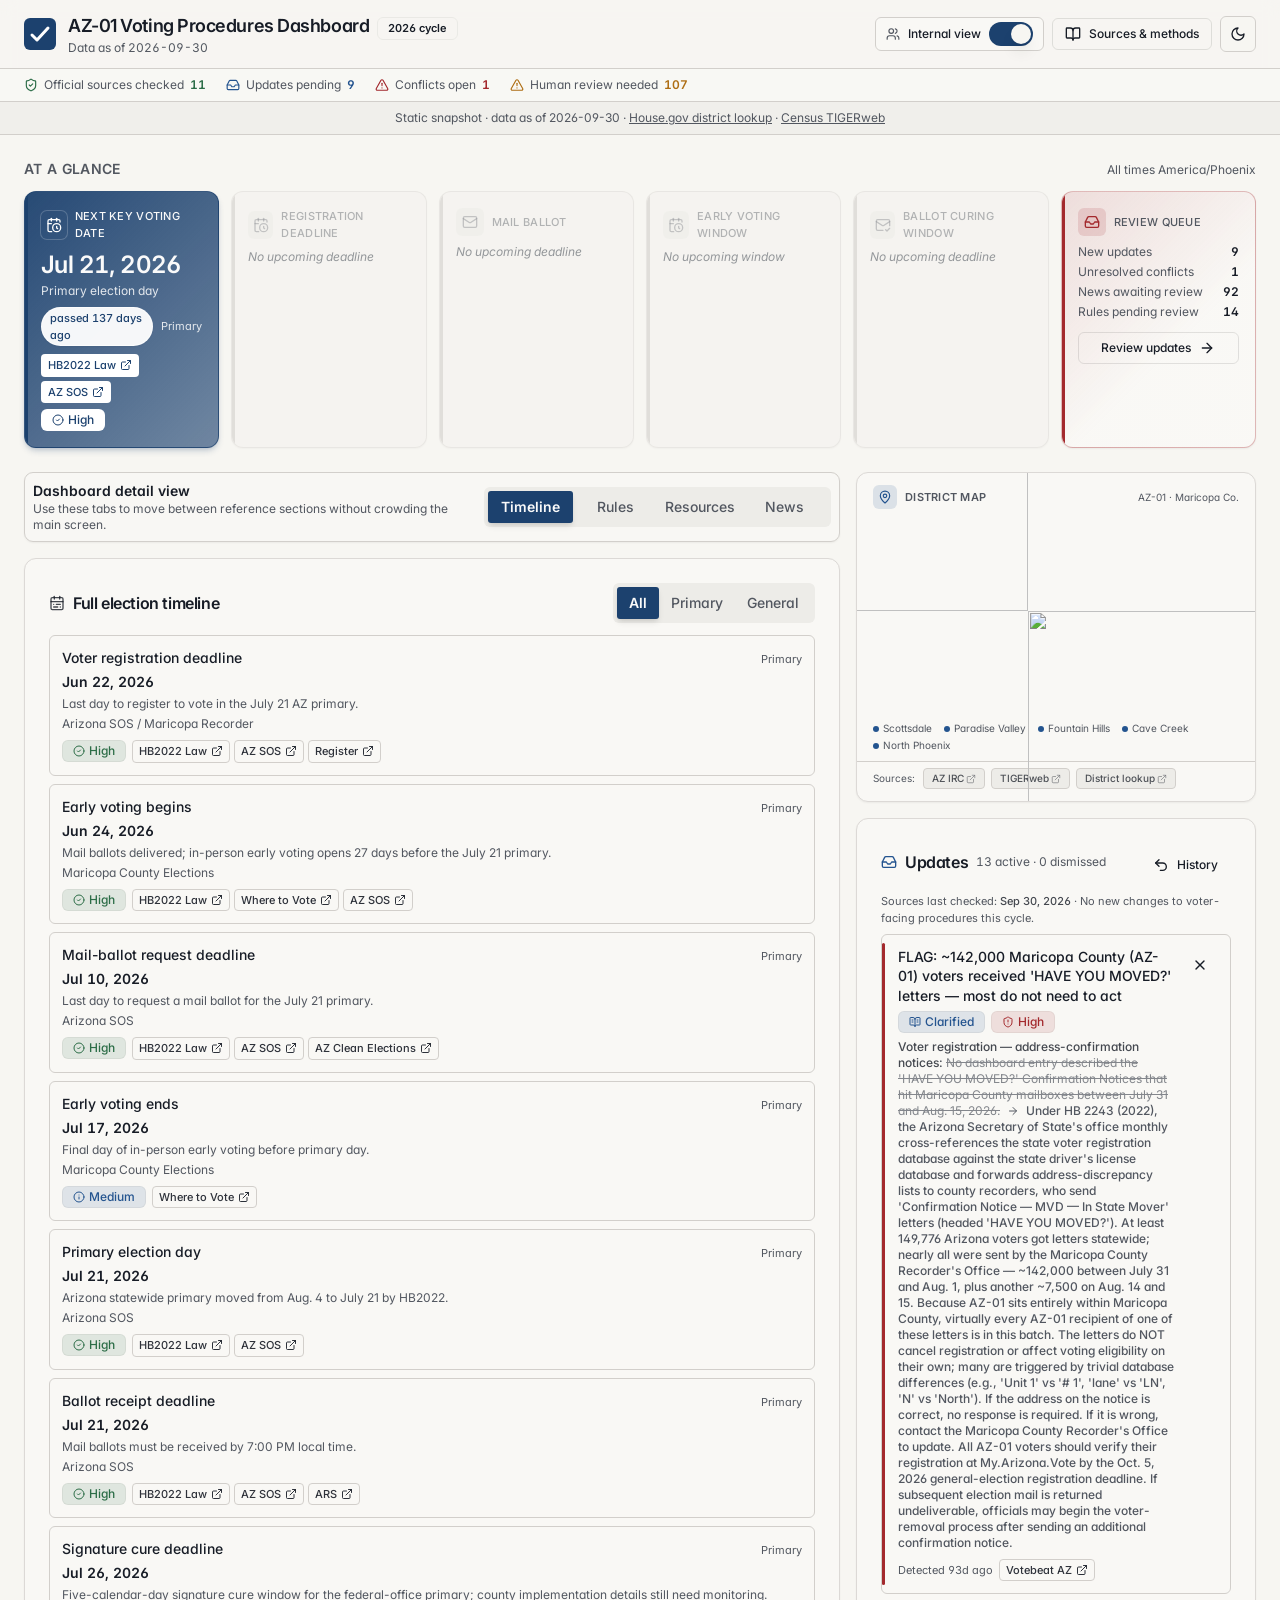
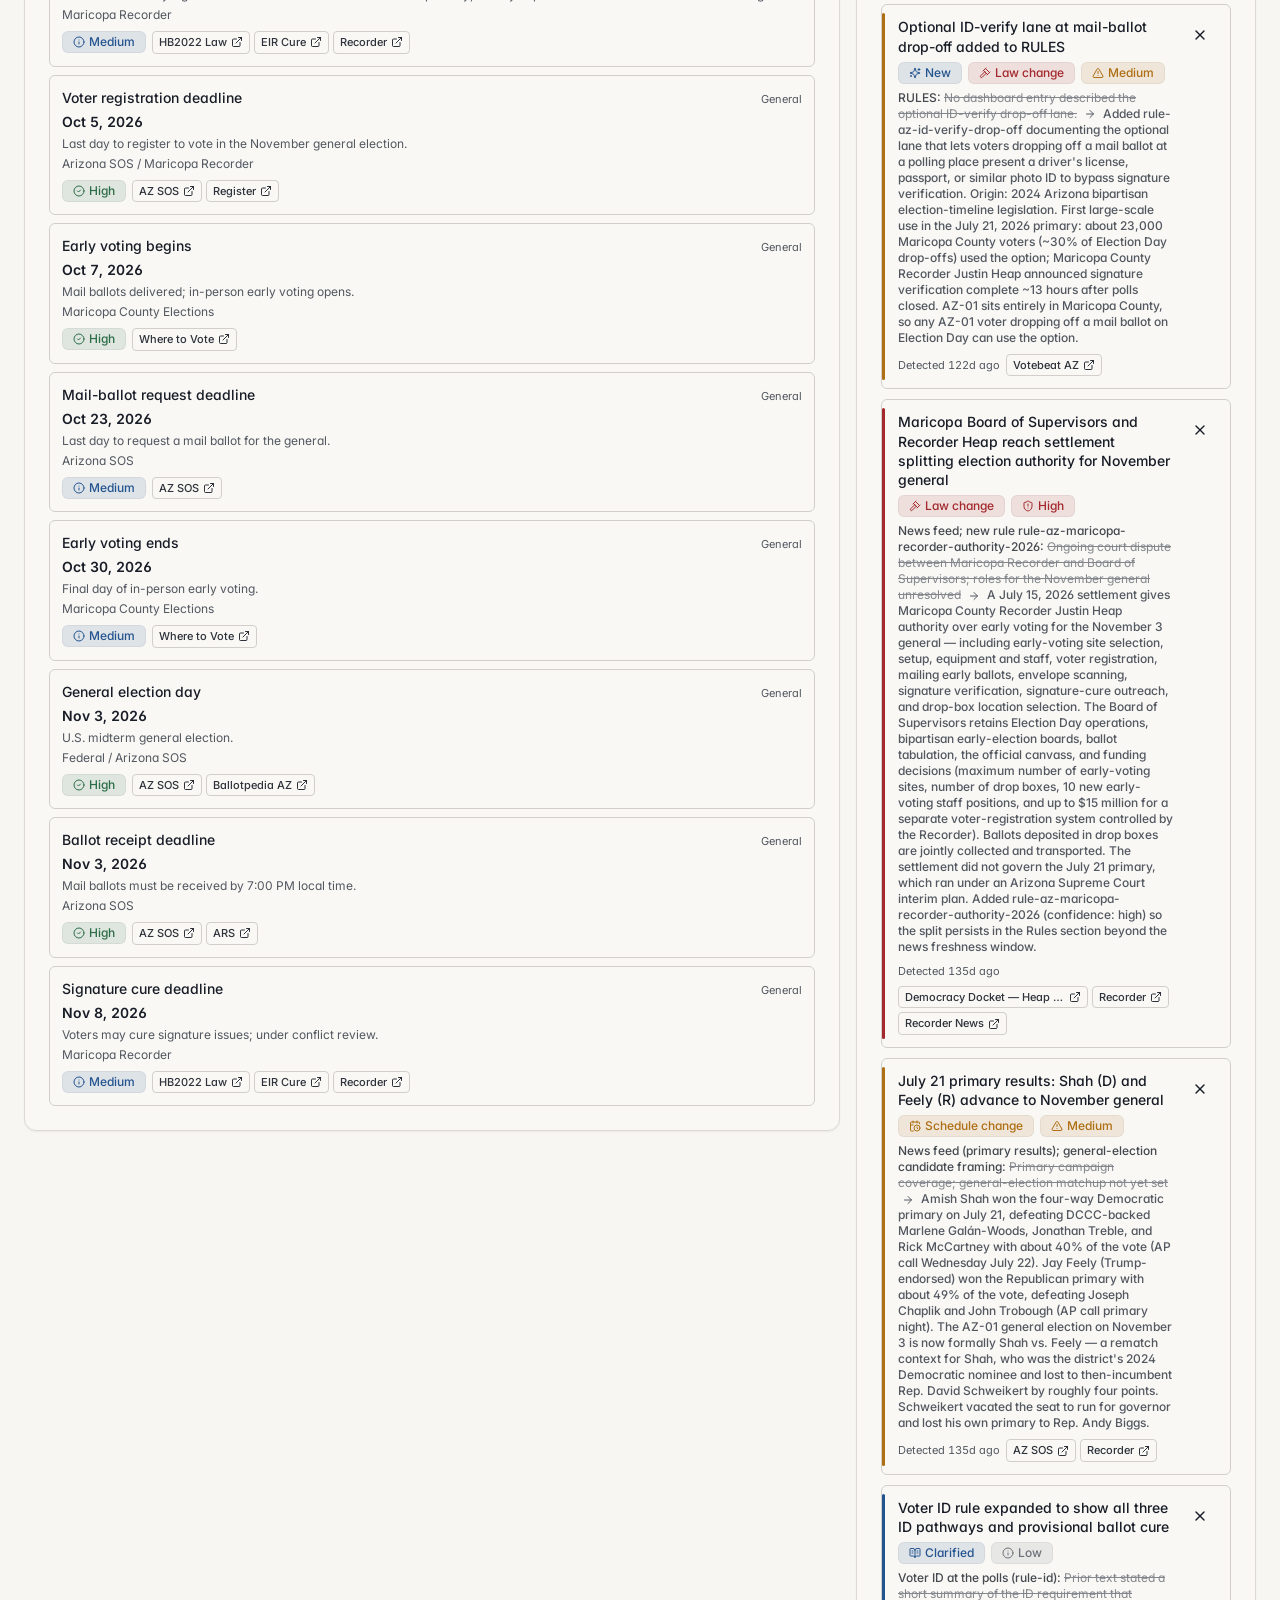
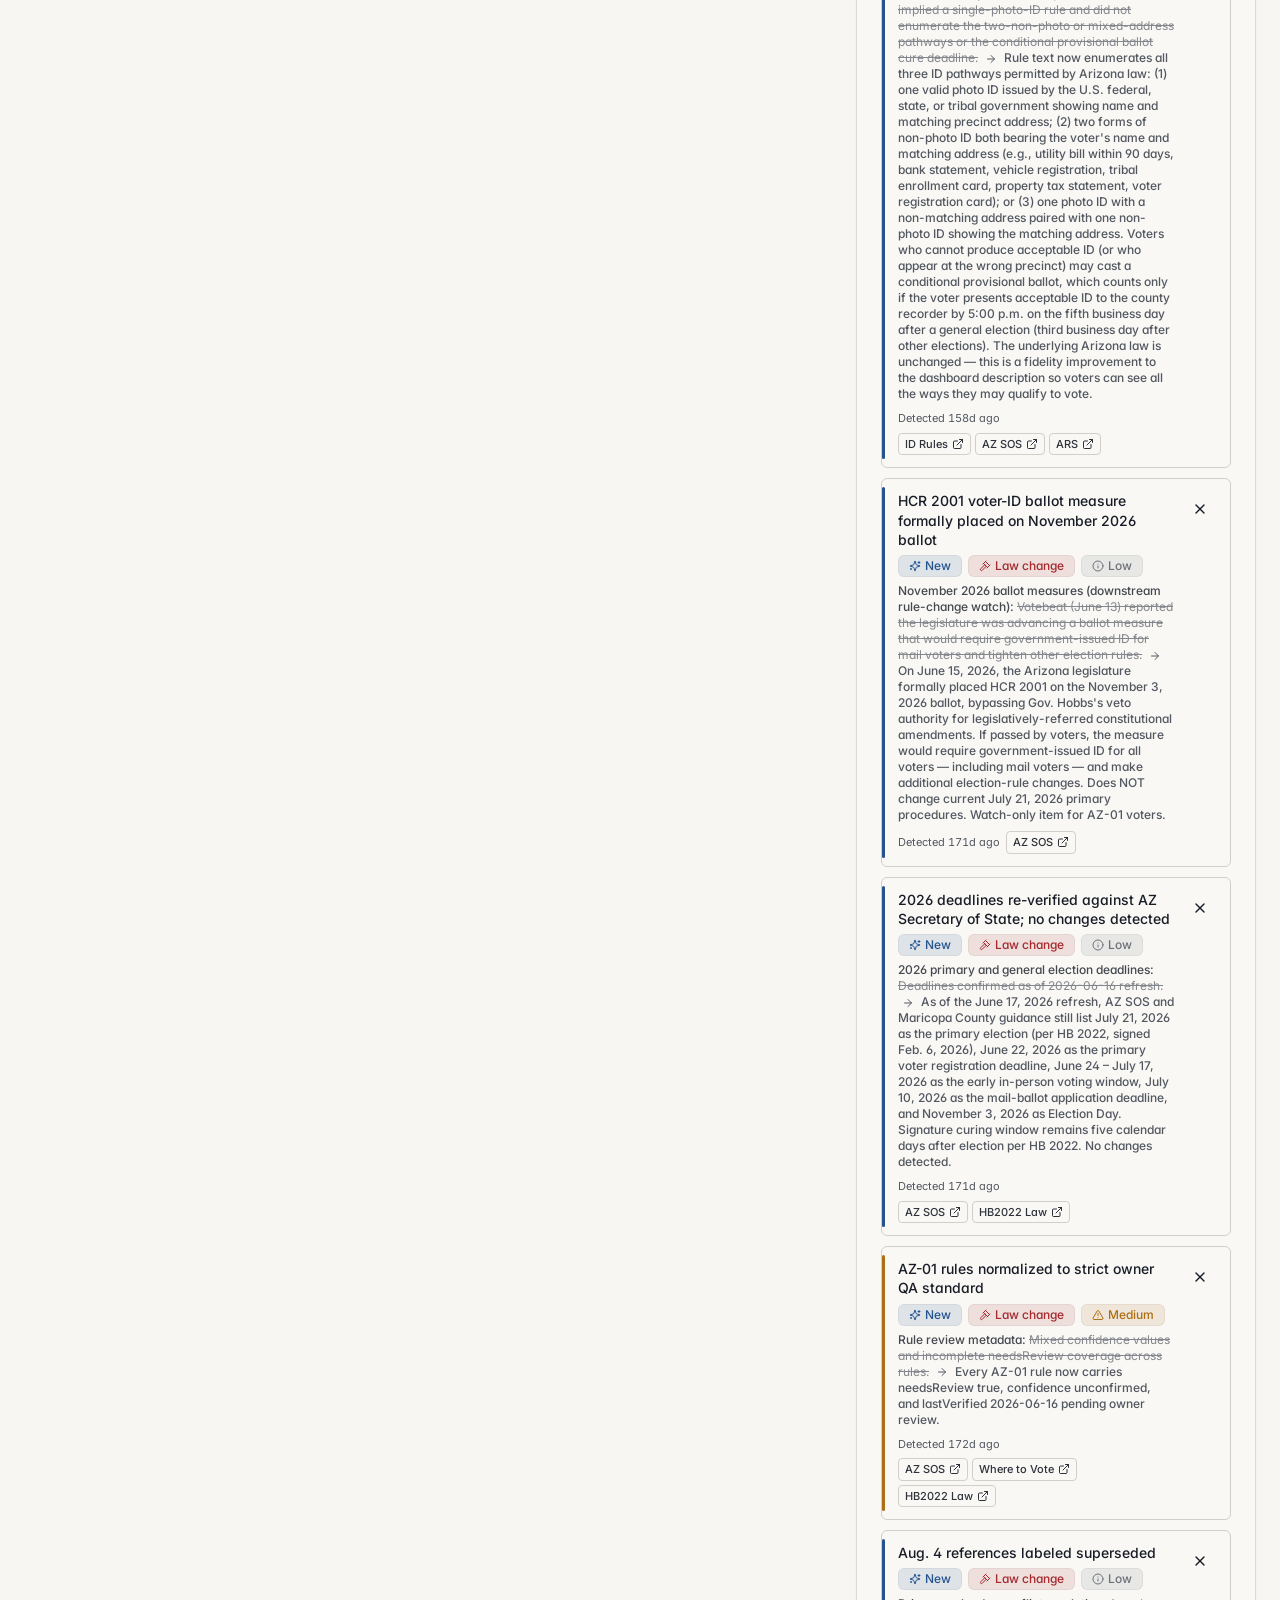
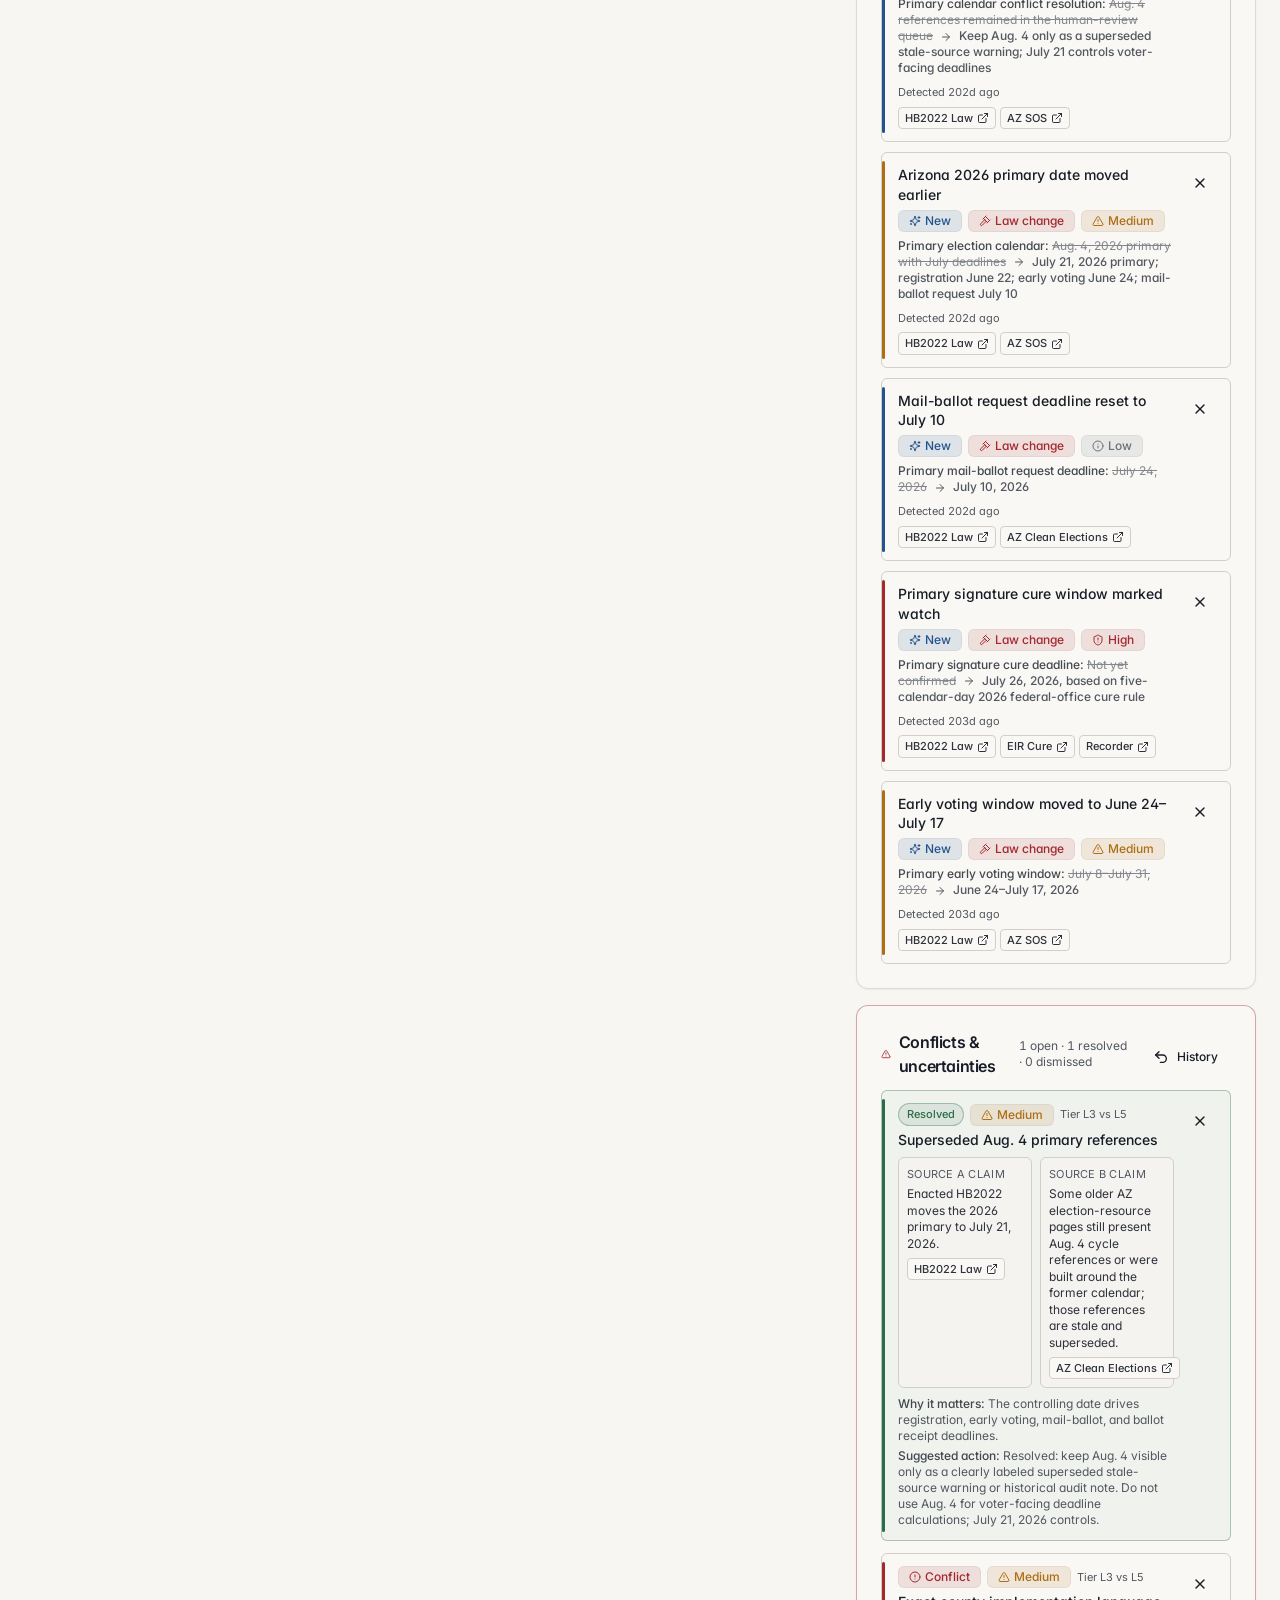
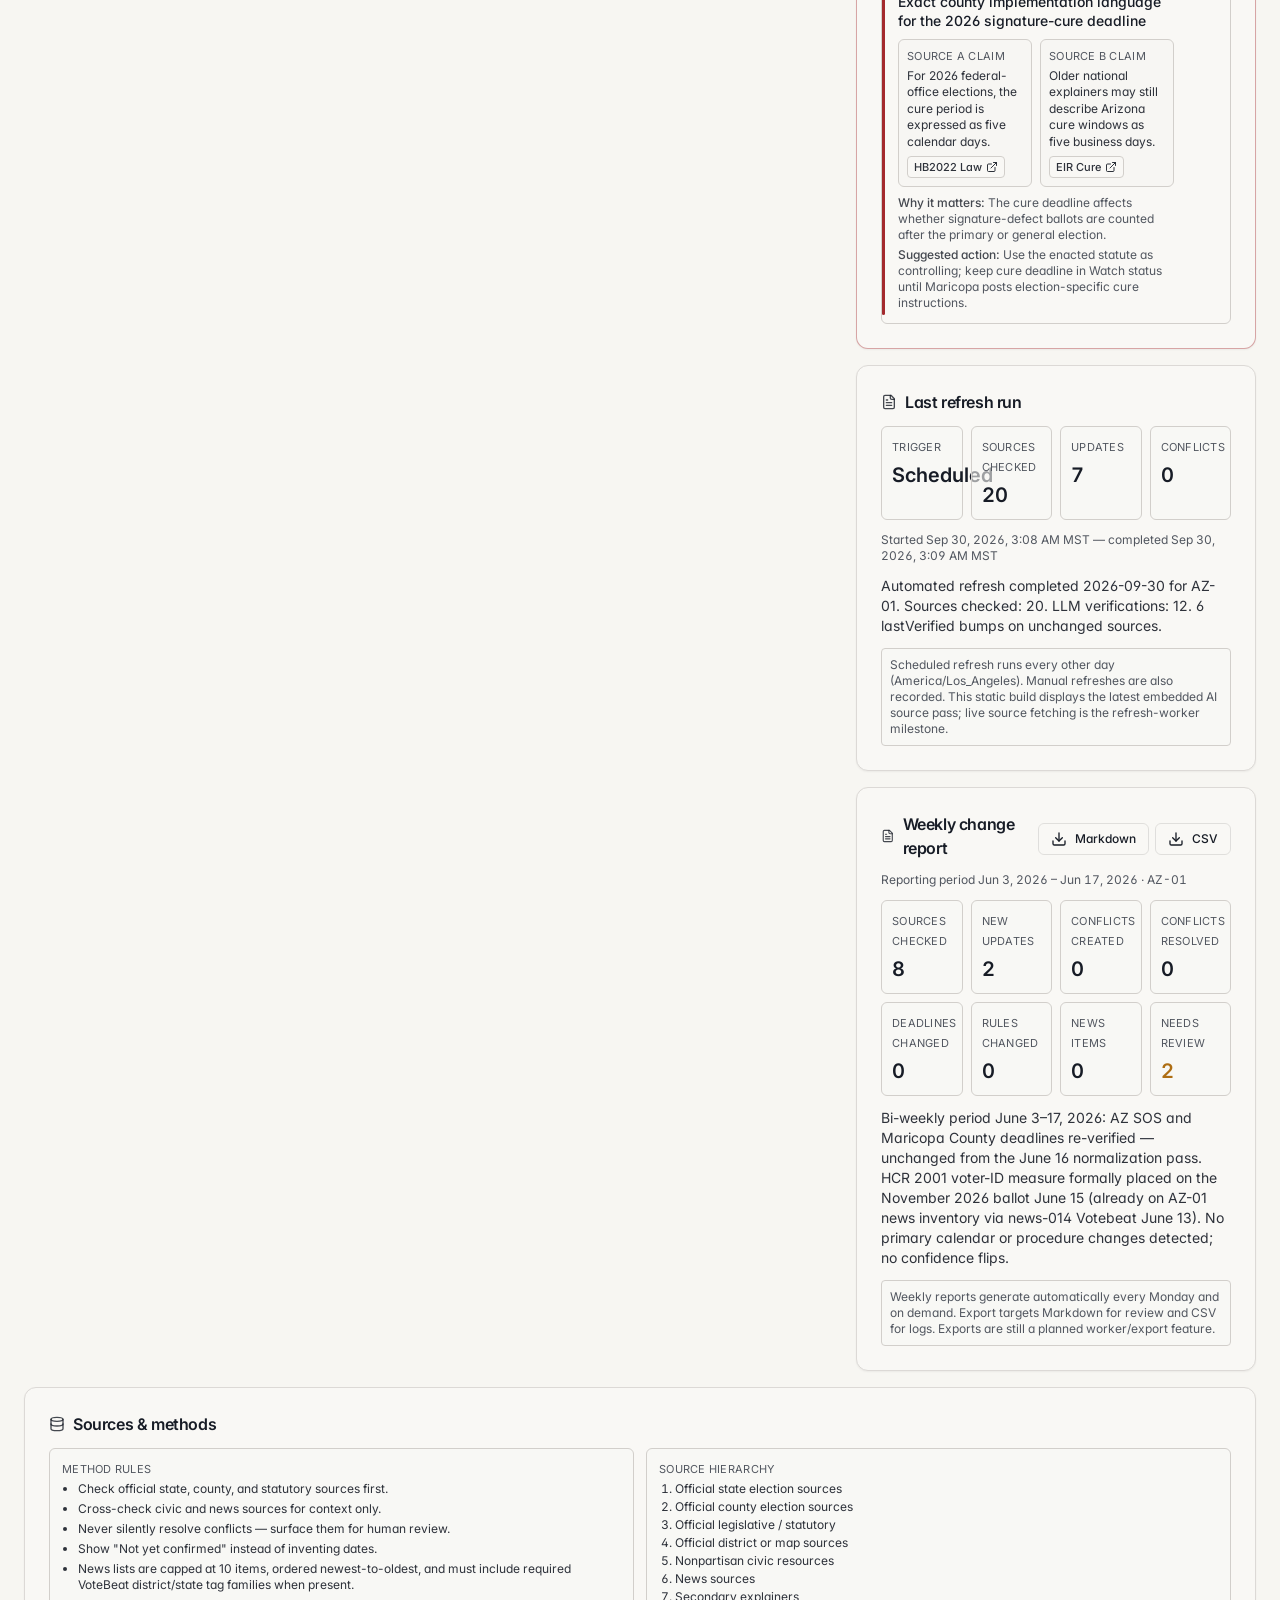
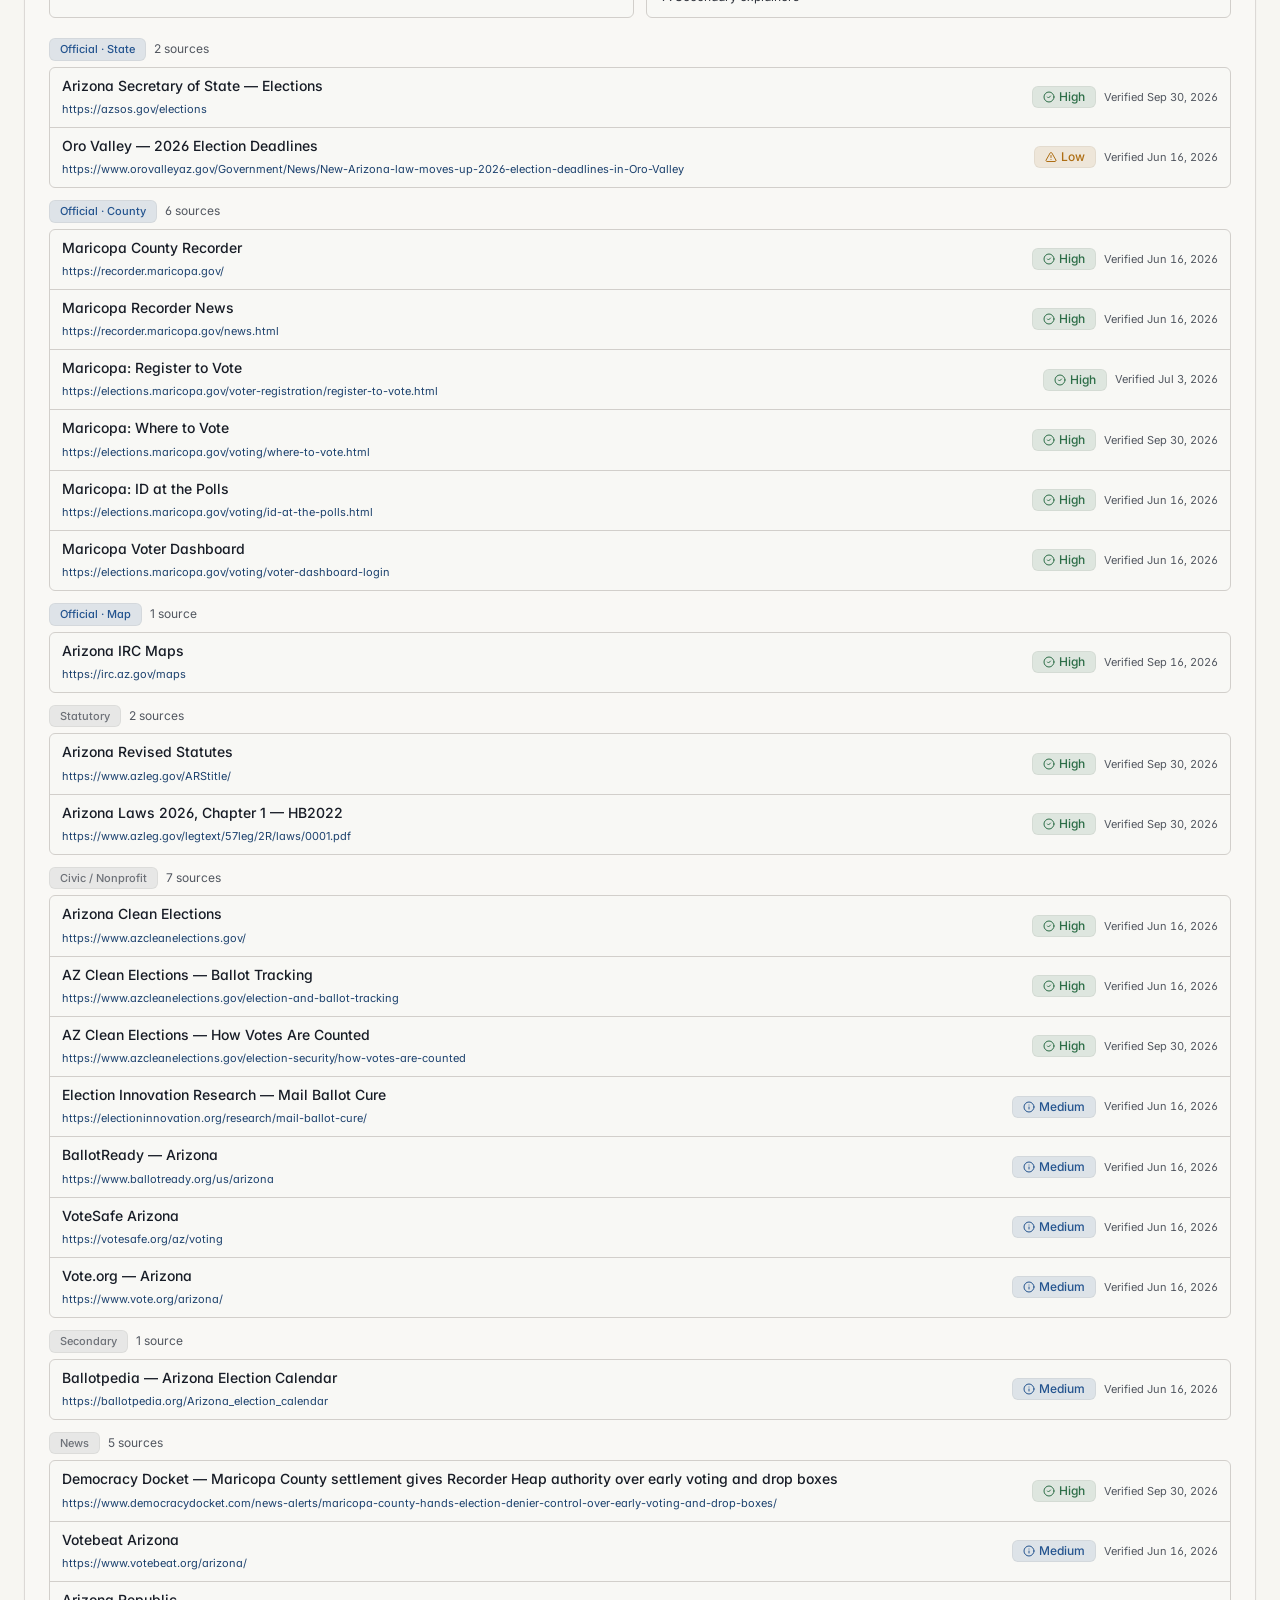
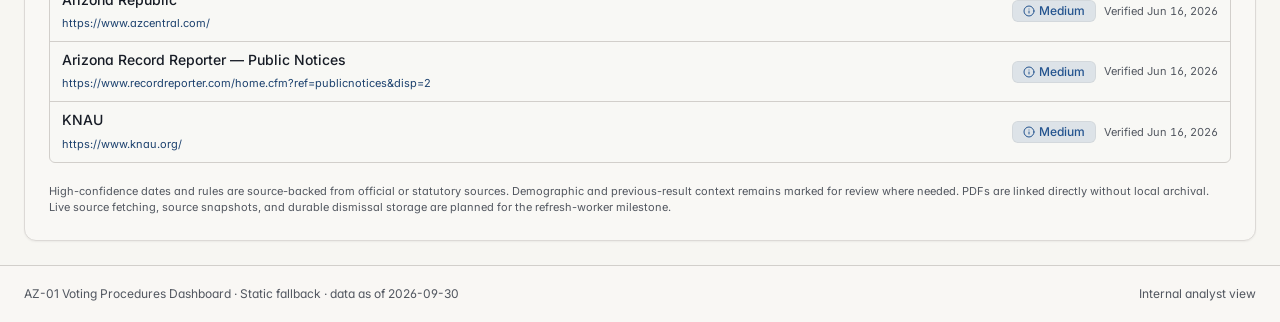
==== commit 646a309a: "Weekly refresh (36700401748) Rebuilt from voting-dashboards-source@7bacd6e.  snapshot.json dataAsOf " ====
--- a/index.html
+++ b/index.html
@@ -11,7 +11,7 @@
       href="https://fonts.googleapis.com/css2?family=Architects+Daughter&family=DM+Sans:ital,opsz,wght@0,9..40,100..1000;1,9..40,100..1000&family=Fira+Code:wght@300..700&family=Geist+Mono:wght@100..900&family=Geist:wght@100..900&family=IBM+Plex+Mono:ital,wght@0,100;0,200;0,300;0,400;0,500;0,600;0,700;1,100;1,200;1,300;1,400;1,500;1,600;1,700&family=IBM+Plex+Sans:ital,wght@0,100..700;1,100..700&family=Inter:ital,opsz,wght@0,14..32,100..900;1,14..32,100..900&family=JetBrains+Mono:ital,wght@0,100..800;1,100..800&family=Libre+Baskerville:ital,wght@0,400;0,700;1,400&family=Lora:ital,wght@0,400..700;1,400..700&family=Merriweather:ital,opsz,wght@0,18..144,300..900;1,18..144,300..900&family=Montserrat:ital,wght@0,100..900;1,100..900&family=Open+Sans:ital,wght@0,300..800;1,300..800&family=Outfit:wght@100..900&family=Oxanium:wght@200..800&family=Playfair+Display:ital,wght@0,400..900;1,400..900&family=Plus+Jakarta+Sans:ital,wght@0,200..800;1,200..800&family=Poppins:ital,wght@0,100;0,200;0,300;0,400;0,500;0,600;0,700;0,800;0,900;1,100;1,200;1,300;1,400;1,500;1,600;1,700;1,800;1,900&family=Roboto+Mono:ital,wght@0,100..700;1,100..700&family=Roboto:ital,wght@0,100..900;1,100..900&family=Source+Code+Pro:ital,wght@0,200..900;1,200..900&family=Source+Serif+4:ital,opsz,wght@0,8..60,200..900;1,8..60,200..900&family=Space+Grotesk:wght@300..700&family=Space+Mono:ital,wght@0,400;0,700;1,400;1,700&display=swap"
       rel="stylesheet"
     />
-    <script type="module" crossorigin src="./assets/index-D5XCIrO8.js"></script>
+    <script type="module" crossorigin src="./assets/index-exvDuGuR.js"></script>
     <link rel="stylesheet" crossorigin href="./assets/index-BymgiBss.css">
   </head>
   <body>
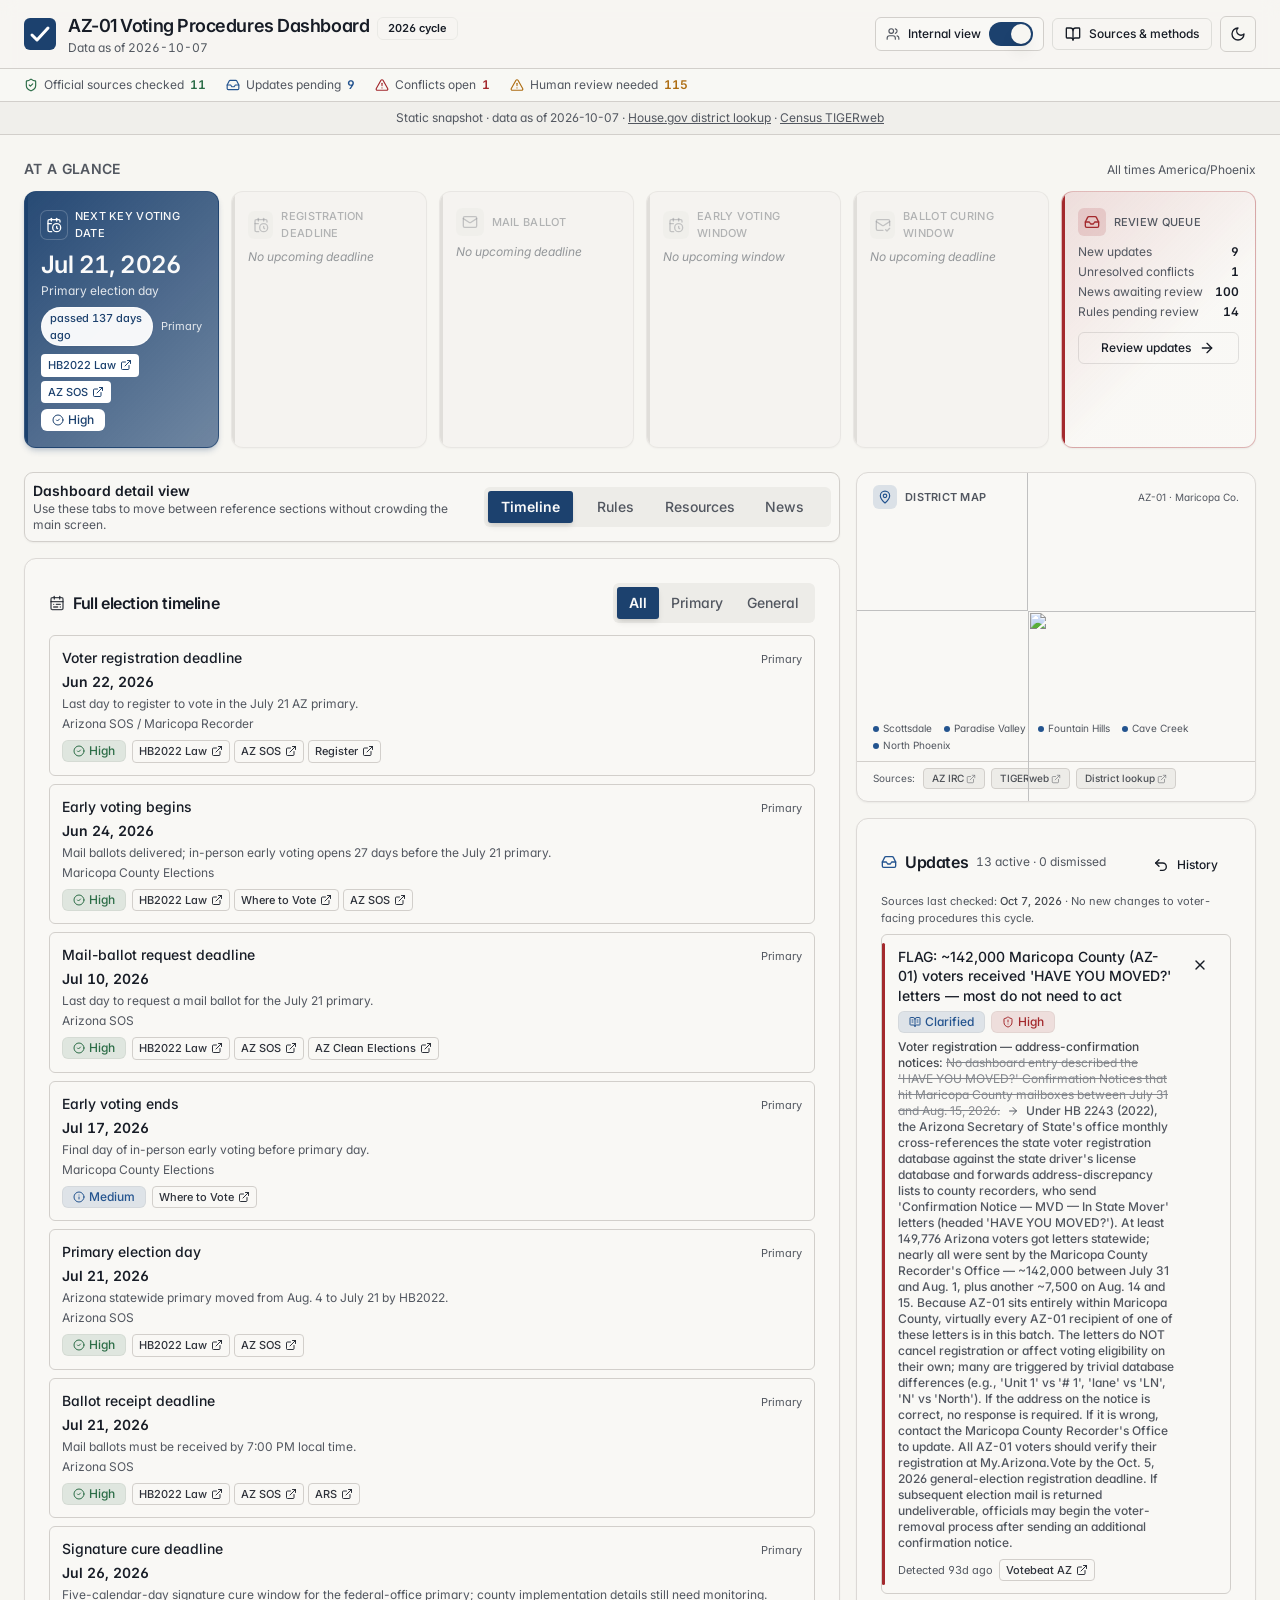
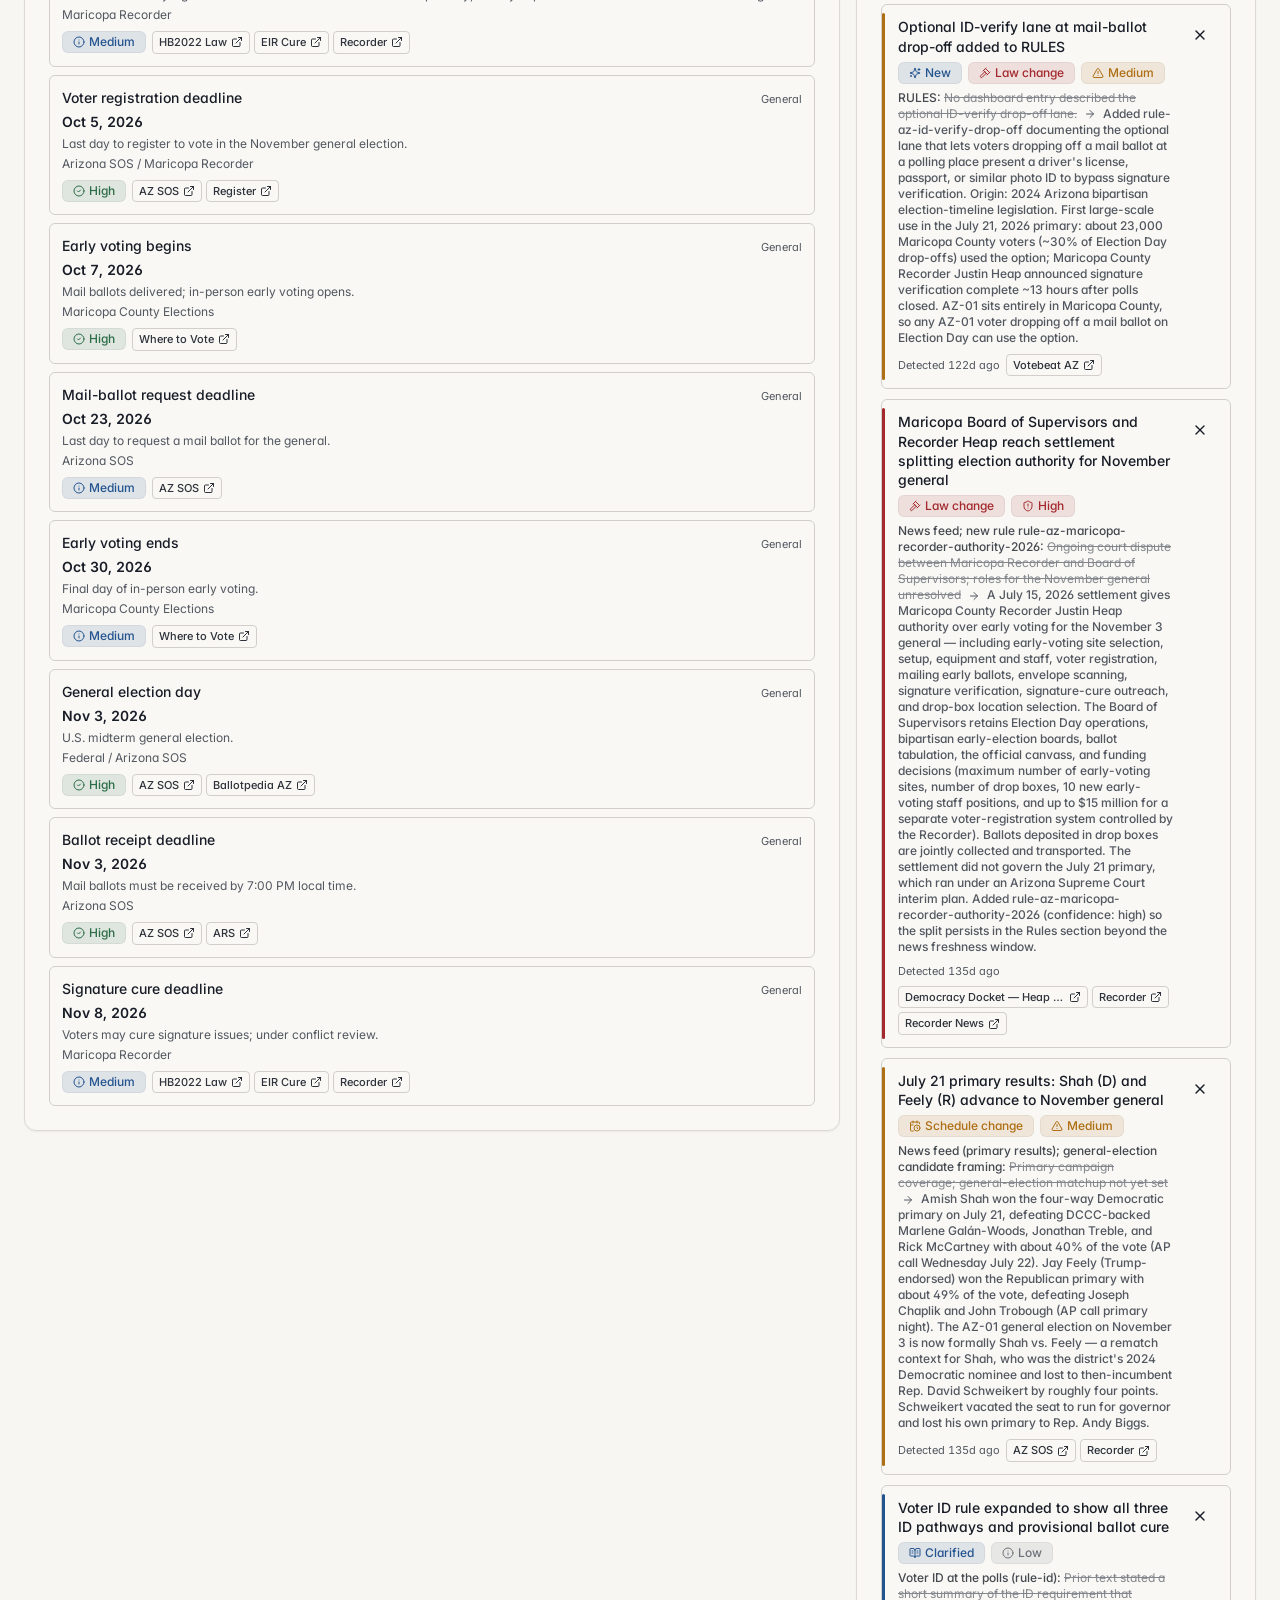
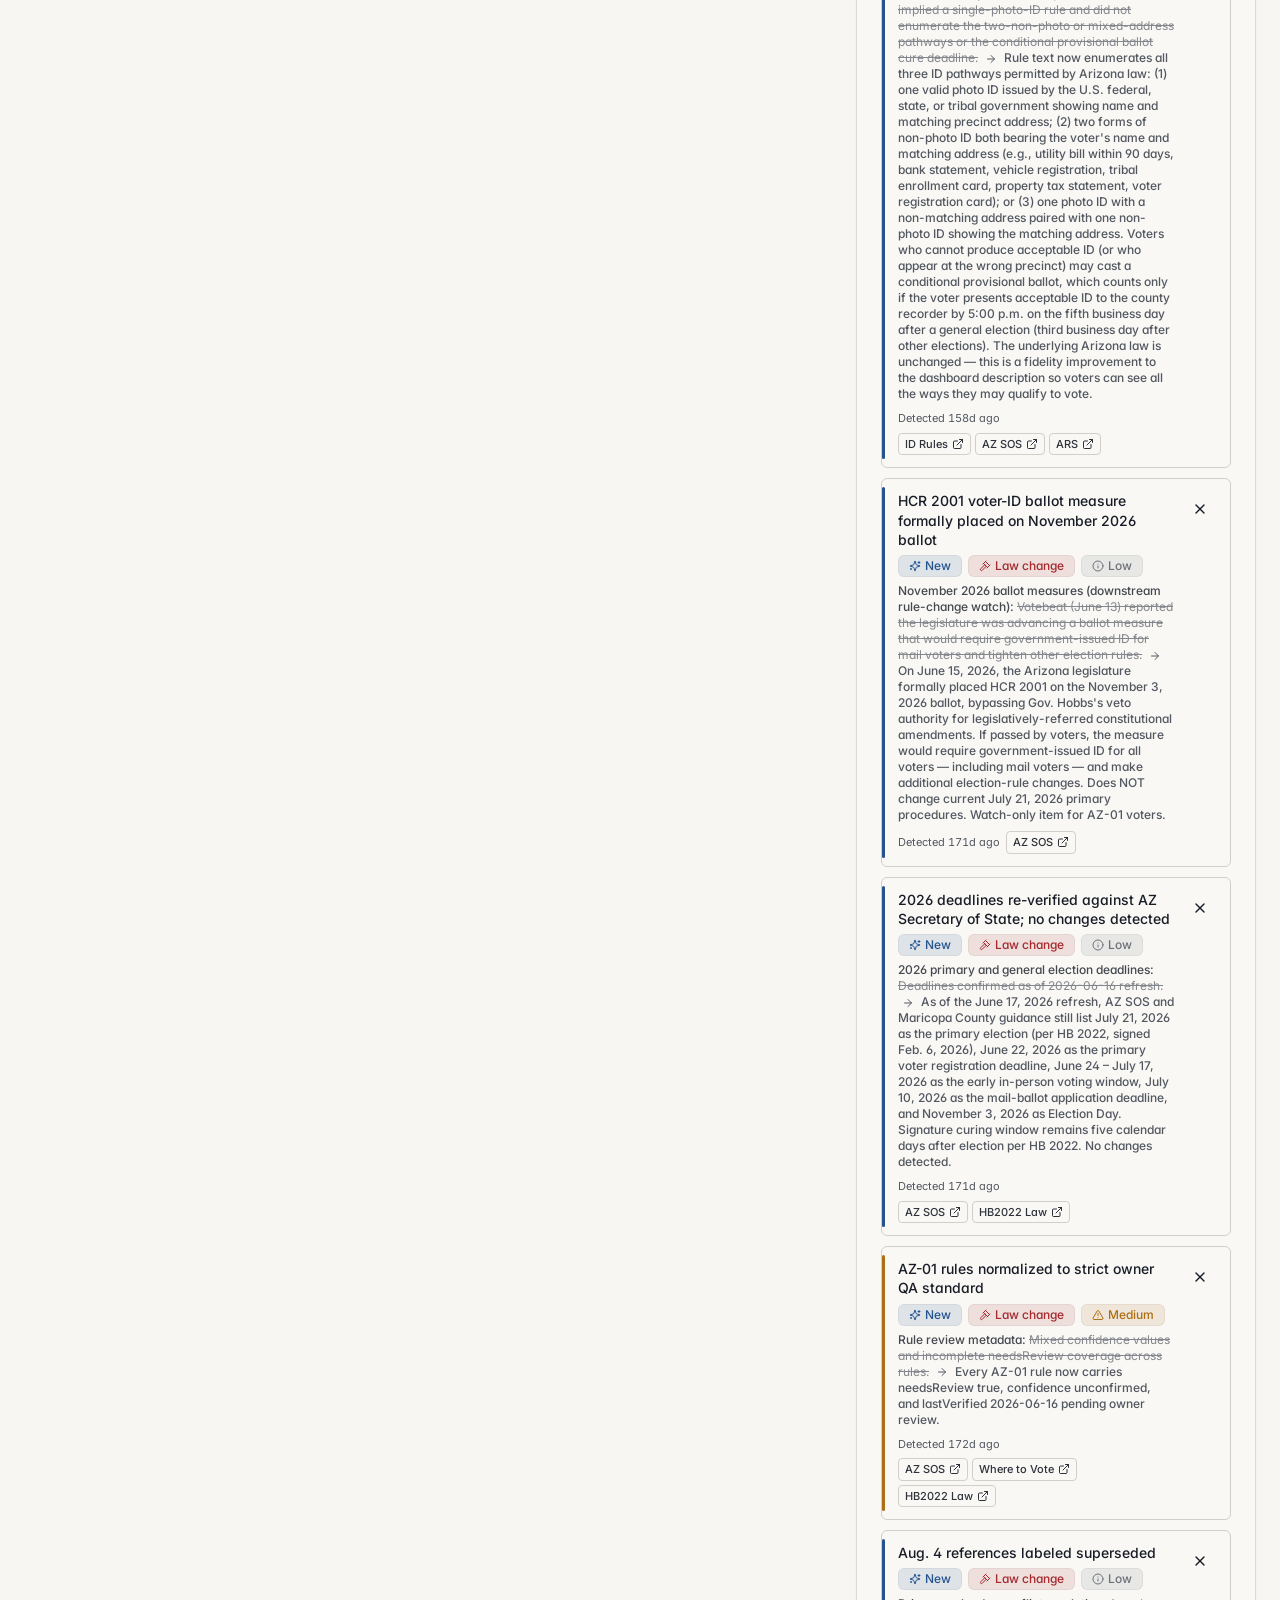
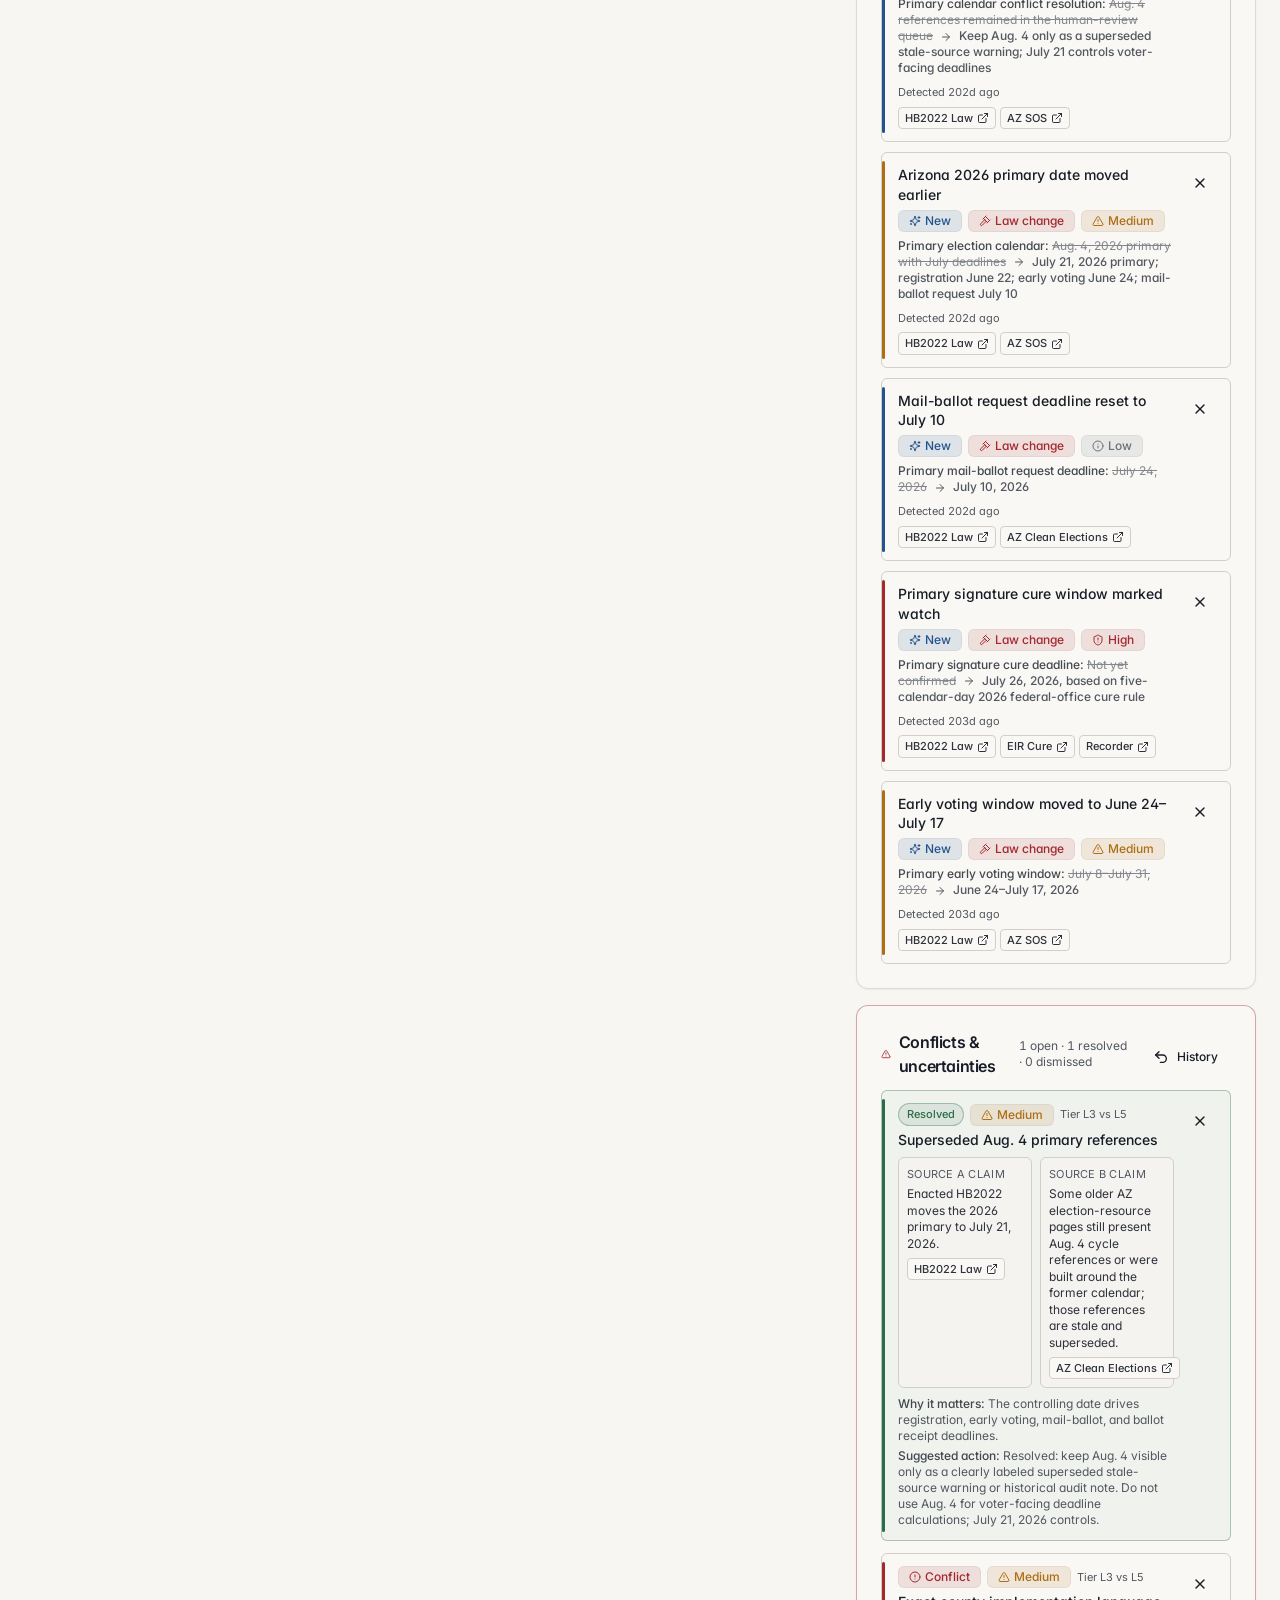
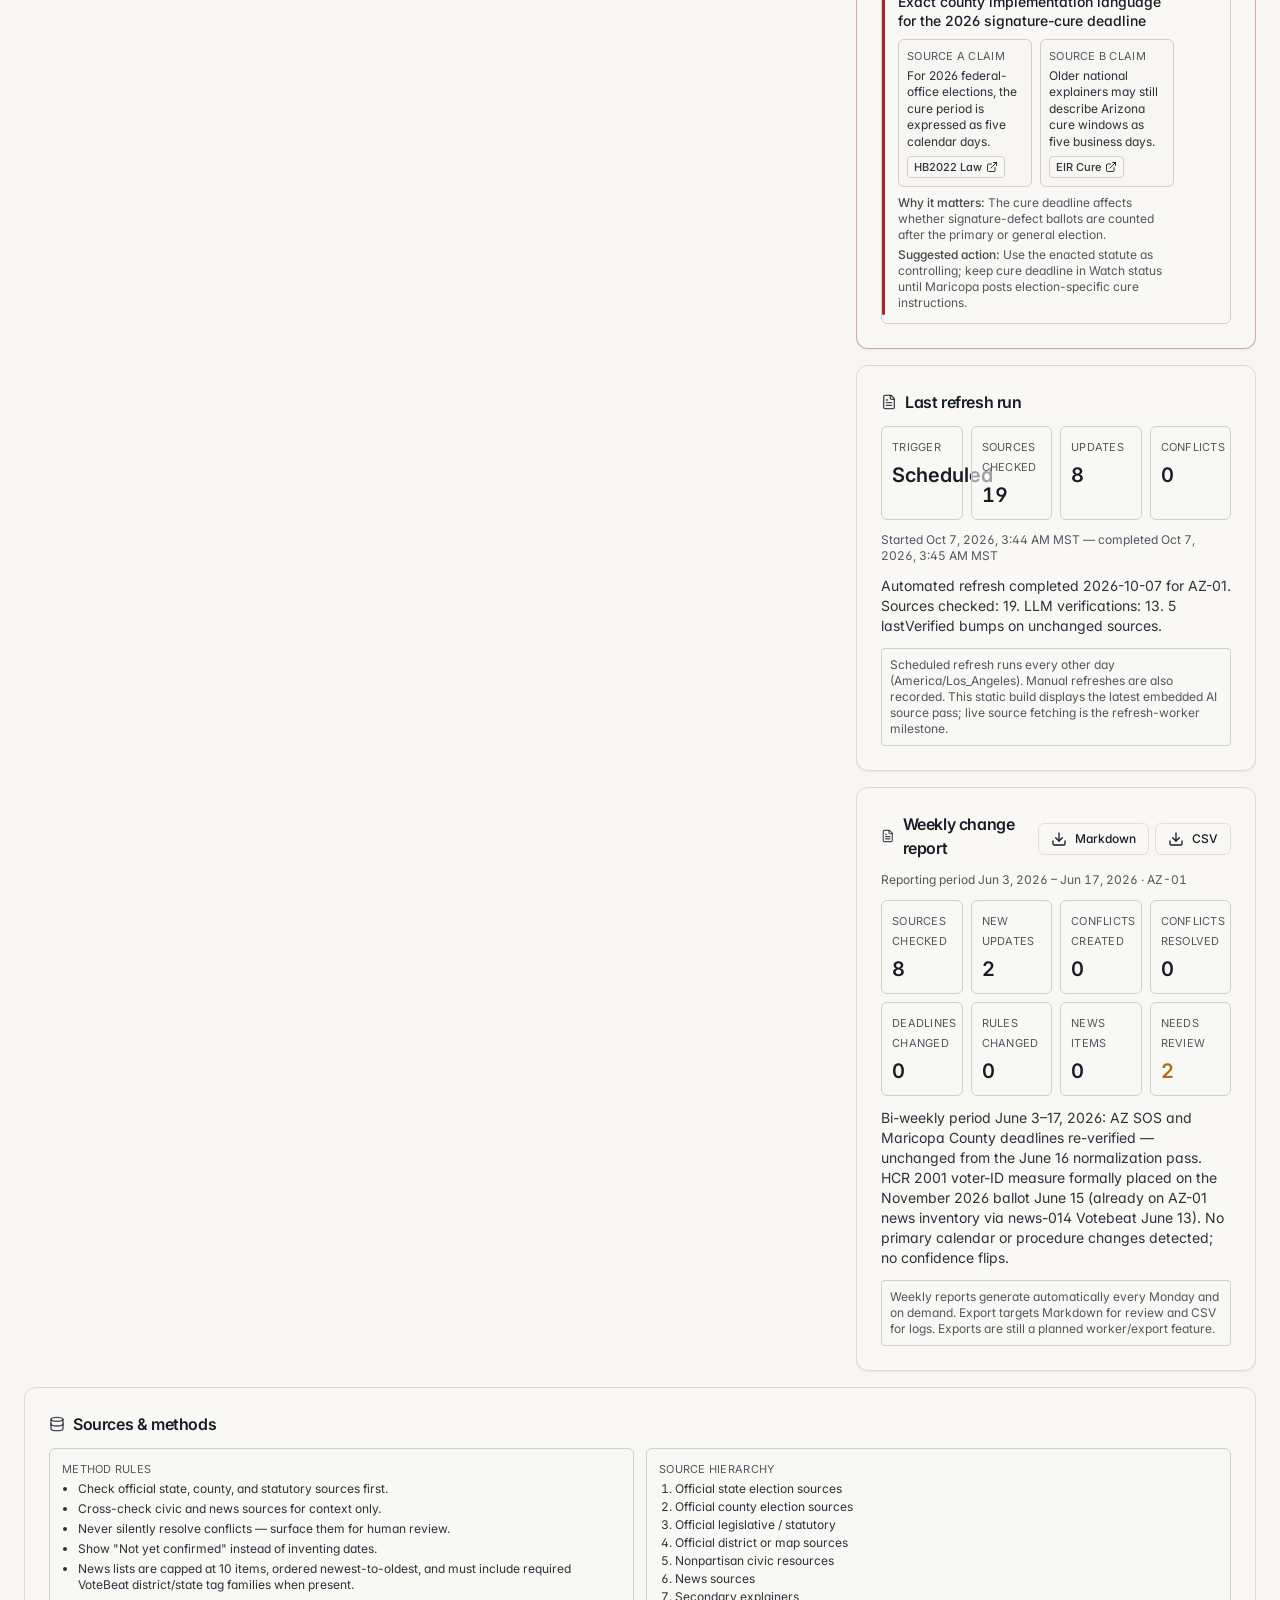
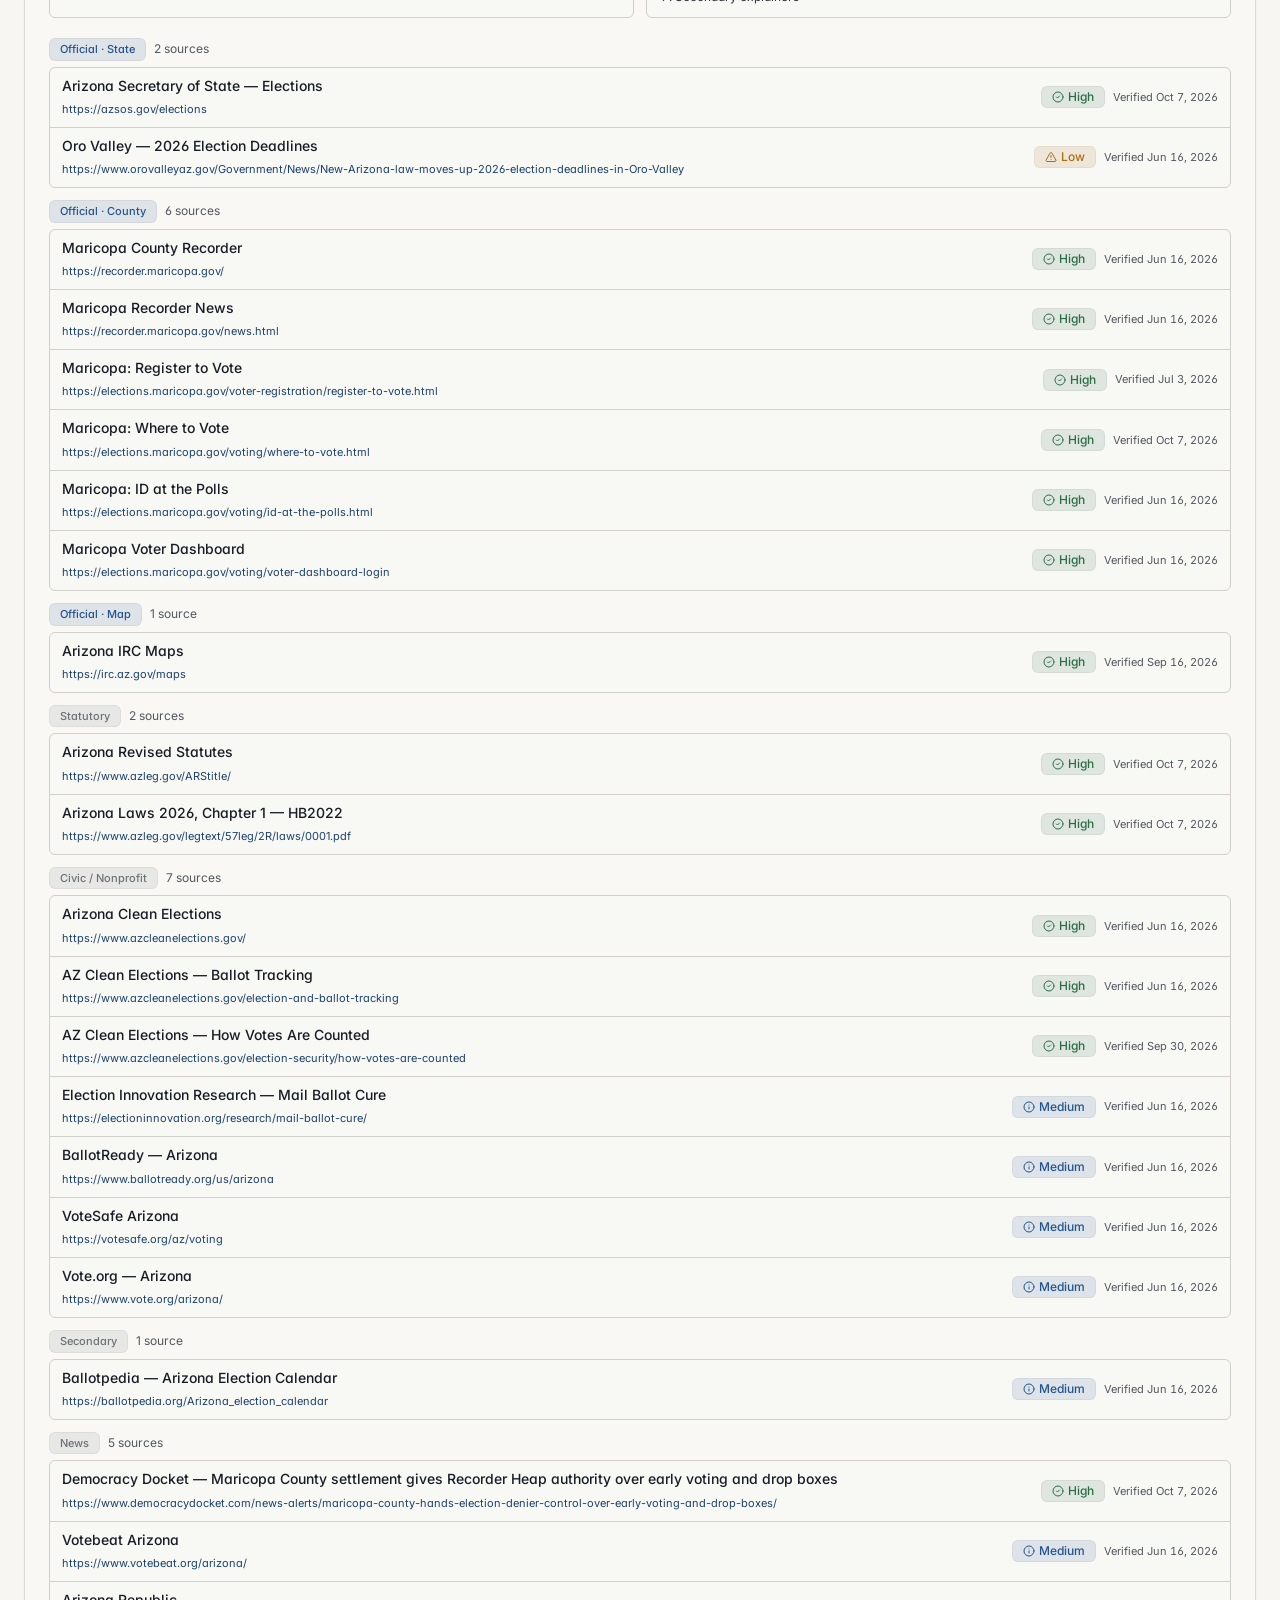
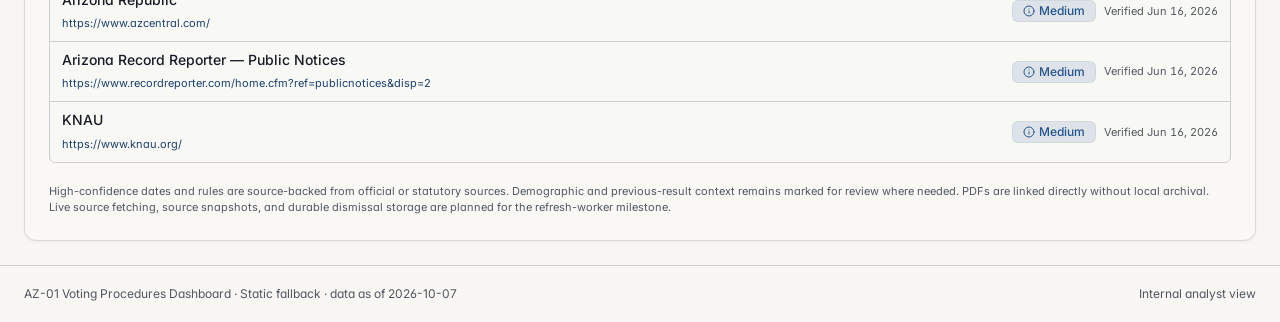
==== commit 3565178b: "Weekly refresh (37609239451) Rebuilt from voting-dashboards-source@2ab2932.  snapshot.json dataAsOf " ====
--- a/index.html
+++ b/index.html
@@ -11,8 +11,8 @@
       href="https://fonts.googleapis.com/css2?family=Architects+Daughter&family=DM+Sans:ital,opsz,wght@0,9..40,100..1000;1,9..40,100..1000&family=Fira+Code:wght@300..700&family=Geist+Mono:wght@100..900&family=Geist:wght@100..900&family=IBM+Plex+Mono:ital,wght@0,100;0,200;0,300;0,400;0,500;0,600;0,700;1,100;1,200;1,300;1,400;1,500;1,600;1,700&family=IBM+Plex+Sans:ital,wght@0,100..700;1,100..700&family=Inter:ital,opsz,wght@0,14..32,100..900;1,14..32,100..900&family=JetBrains+Mono:ital,wght@0,100..800;1,100..800&family=Libre+Baskerville:ital,wght@0,400;0,700;1,400&family=Lora:ital,wght@0,400..700;1,400..700&family=Merriweather:ital,opsz,wght@0,18..144,300..900;1,18..144,300..900&family=Montserrat:ital,wght@0,100..900;1,100..900&family=Open+Sans:ital,wght@0,300..800;1,300..800&family=Outfit:wght@100..900&family=Oxanium:wght@200..800&family=Playfair+Display:ital,wght@0,400..900;1,400..900&family=Plus+Jakarta+Sans:ital,wght@0,200..800;1,200..800&family=Poppins:ital,wght@0,100;0,200;0,300;0,400;0,500;0,600;0,700;0,800;0,900;1,100;1,200;1,300;1,400;1,500;1,600;1,700;1,800;1,900&family=Roboto+Mono:ital,wght@0,100..700;1,100..700&family=Roboto:ital,wght@0,100..900;1,100..900&family=Source+Code+Pro:ital,wght@0,200..900;1,200..900&family=Source+Serif+4:ital,opsz,wght@0,8..60,200..900;1,8..60,200..900&family=Space+Grotesk:wght@300..700&family=Space+Mono:ital,wght@0,400;0,700;1,400;1,700&display=swap"
       rel="stylesheet"
     />
-    <script type="module" crossorigin src="./assets/index-exvDuGuR.js"></script>
-    <link rel="stylesheet" crossorigin href="./assets/index-BymgiBss.css">
+    <script type="module" crossorigin src="./assets/index--kLHAMHF.js"></script>
+    <link rel="stylesheet" crossorigin href="./assets/index-Dc2XEQa6.css">
   </head>
   <body>
     <div id="root"></div>
--- a/assets/index-Dc2XEQa6.css
+++ b/assets/index-Dc2XEQa6.css
@@ -0,0 +1 @@
+*,:before,:after{--tw-border-spacing-x: 0;--tw-border-spacing-y: 0;--tw-translate-x: 0;--tw-translate-y: 0;--tw-rotate: 0;--tw-skew-x: 0;--tw-skew-y: 0;--tw-scale-x: 1;--tw-scale-y: 1;--tw-pan-x: ;--tw-pan-y: ;--tw-pinch-zoom: ;--tw-scroll-snap-strictness: proximity;--tw-gradient-from-position: ;--tw-gradient-via-position: ;--tw-gradient-to-position: ;--tw-ordinal: ;--tw-slashed-zero: ;--tw-numeric-figure: ;--tw-numeric-spacing: ;--tw-numeric-fraction: ;--tw-ring-inset: ;--tw-ring-offset-width: 0px;--tw-ring-offset-color: #fff;--tw-ring-color: rgb(59 130 246 / .5);--tw-ring-offset-shadow: 0 0 #0000;--tw-ring-shadow: 0 0 #0000;--tw-shadow: 0 0 #0000;--tw-shadow-colored: 0 0 #0000;--tw-blur: ;--tw-brightness: ;--tw-contrast: ;--tw-grayscale: ;--tw-hue-rotate: ;--tw-invert: ;--tw-saturate: ;--tw-sepia: ;--tw-drop-shadow: ;--tw-backdrop-blur: ;--tw-backdrop-brightness: ;--tw-backdrop-contrast: ;--tw-backdrop-grayscale: ;--tw-backdrop-hue-rotate: ;--tw-backdrop-invert: ;--tw-backdrop-opacity: ;--tw-backdrop-saturate: ;--tw-backdrop-sepia: ;--tw-contain-size: ;--tw-contain-layout: ;--tw-contain-paint: ;--tw-contain-style: }::backdrop{--tw-border-spacing-x: 0;--tw-border-spacing-y: 0;--tw-translate-x: 0;--tw-translate-y: 0;--tw-rotate: 0;--tw-skew-x: 0;--tw-skew-y: 0;--tw-scale-x: 1;--tw-scale-y: 1;--tw-pan-x: ;--tw-pan-y: ;--tw-pinch-zoom: ;--tw-scroll-snap-strictness: proximity;--tw-gradient-from-position: ;--tw-gradient-via-position: ;--tw-gradient-to-position: ;--tw-ordinal: ;--tw-slashed-zero: ;--tw-numeric-figure: ;--tw-numeric-spacing: ;--tw-numeric-fraction: ;--tw-ring-inset: ;--tw-ring-offset-width: 0px;--tw-ring-offset-color: #fff;--tw-ring-color: rgb(59 130 246 / .5);--tw-ring-offset-shadow: 0 0 #0000;--tw-ring-shadow: 0 0 #0000;--tw-shadow: 0 0 #0000;--tw-shadow-colored: 0 0 #0000;--tw-blur: ;--tw-brightness: ;--tw-contrast: ;--tw-grayscale: ;--tw-hue-rotate: ;--tw-invert: ;--tw-saturate: ;--tw-sepia: ;--tw-drop-shadow: ;--tw-backdrop-blur: ;--tw-backdrop-brightness: ;--tw-backdrop-contrast: ;--tw-backdrop-grayscale: ;--tw-backdrop-hue-rotate: ;--tw-backdrop-invert: ;--tw-backdrop-opacity: ;--tw-backdrop-saturate: ;--tw-backdrop-sepia: ;--tw-contain-size: ;--tw-contain-layout: ;--tw-contain-paint: ;--tw-contain-style: }*,:before,:after{box-sizing:border-box;border-width:0;border-style:solid;border-color:#e5e7eb}:before,:after{--tw-content: ""}html,:host{line-height:1.5;-webkit-text-size-adjust:100%;-moz-tab-size:4;-o-tab-size:4;tab-size:4;font-family:var(--font-sans);font-feature-settings:normal;font-variation-settings:normal;-webkit-tap-highlight-color:transparent}body{margin:0;line-height:inherit}hr{height:0;color:inherit;border-top-width:1px}abbr:where([title]){-webkit-text-decoration:underline dotted;text-decoration:underline dotted}h1,h2,h3,h4,h5,h6{font-size:inherit;font-weight:inherit}a{color:inherit;text-decoration:inherit}b,strong{font-weight:bolder}code,kbd,samp,pre{font-family:var(--font-mono);font-feature-settings:normal;font-variation-settings:normal;font-size:1em}small{font-size:80%}sub,sup{font-size:75%;line-height:0;position:relative;vertical-align:baseline}sub{bottom:-.25em}sup{top:-.5em}table{text-indent:0;border-color:inherit;border-collapse:collapse}button,input,optgroup,select,textarea{font-family:inherit;font-feature-settings:inherit;font-variation-settings:inherit;font-size:100%;font-weight:inherit;line-height:inherit;letter-spacing:inherit;color:inherit;margin:0;padding:0}button,select{text-transform:none}button,input:where([type=button]),input:where([type=reset]),input:where([type=submit]){-webkit-appearance:button;background-color:transparent;background-image:none}:-moz-focusring{outline:auto}:-moz-ui-invalid{box-shadow:none}progress{vertical-align:baseline}::-webkit-inner-spin-button,::-webkit-outer-spin-button{height:auto}[type=search]{-webkit-appearance:textfield;outline-offset:-2px}::-webkit-search-decoration{-webkit-appearance:none}::-webkit-file-upload-button{-webkit-appearance:button;font:inherit}summary{display:list-item}blockquote,dl,dd,h1,h2,h3,h4,h5,h6,hr,figure,p,pre{margin:0}fieldset{margin:0;padding:0}legend{padding:0}ol,ul,menu{list-style:none;margin:0;padding:0}dialog{padding:0}textarea{resize:vertical}input::-moz-placeholder,textarea::-moz-placeholder{opacity:1;color:#9ca3af}input::placeholder,textarea::placeholder{opacity:1;color:#9ca3af}button,[role=button]{cursor:pointer}:disabled{cursor:default}img,svg,video,canvas,audio,iframe,embed,object{display:block;vertical-align:middle}img,video{max-width:100%;height:auto}[hidden]:where(:not([hidden=until-found])){display:none}*{--tw-border-opacity: 1;border-color:hsl(var(--border) / var(--tw-border-opacity, 1))}body{--tw-bg-opacity: 1;background-color:hsl(var(--background) / var(--tw-bg-opacity, 1));font-family:var(--font-sans);--tw-text-opacity: 1;color:hsl(var(--foreground) / var(--tw-text-opacity, 1));-webkit-font-smoothing:antialiased;-moz-osx-font-smoothing:grayscale;font-feature-settings:"cv02","cv03","cv04","cv11"}.tabular{font-variant-numeric:tabular-nums lining-nums}.sr-only{position:absolute;width:1px;height:1px;padding:0;margin:-1px;overflow:hidden;clip:rect(0,0,0,0);white-space:nowrap;border-width:0}.pointer-events-none{pointer-events:none}.pointer-events-auto{pointer-events:auto}.visible{visibility:visible}.invisible{visibility:hidden}.static{position:static}.fixed{position:fixed}.absolute{position:absolute}.relative{position:relative}.sticky{position:sticky}.inset-0{inset:0}.inset-x-0{left:0;right:0}.inset-y-0{top:0;bottom:0}.-bottom-12{bottom:-3rem}.-left-12{left:-3rem}.-right-12{right:-3rem}.-top-12{top:-3rem}.bottom-0{bottom:0}.left-0{left:0}.left-1{left:.25rem}.left-1\/2{left:50%}.left-2{left:.5rem}.left-\[50\%\]{left:50%}.right-0{right:0}.right-1{right:.25rem}.right-2{right:.5rem}.right-3{right:.75rem}.right-4{right:1rem}.top-0{top:0}.top-1\.5{top:.375rem}.top-1\/2{top:50%}.top-2{top:.5rem}.top-3\.5{top:.875rem}.top-4{top:1rem}.top-\[1px\]{top:1px}.top-\[50\%\]{top:50%}.top-\[60\%\]{top:60%}.top-full{top:100%}.z-10{z-index:10}.z-20{z-index:20}.z-30{z-index:30}.z-50{z-index:50}.z-\[100\]{z-index:100}.z-\[1\]{z-index:1}.-mx-1{margin-left:-.25rem;margin-right:-.25rem}.mx-1{margin-left:.25rem;margin-right:.25rem}.mx-2{margin-left:.5rem;margin-right:.5rem}.mx-3\.5{margin-left:.875rem;margin-right:.875rem}.mx-4{margin-left:1rem;margin-right:1rem}.mx-auto{margin-left:auto;margin-right:auto}.my-0\.5{margin-top:.125rem;margin-bottom:.125rem}.my-1{margin-top:.25rem;margin-bottom:.25rem}.-ml-4{margin-left:-1rem}.-mt-0\.5{margin-top:-.125rem}.-mt-4{margin-top:-1rem}.mb-1{margin-bottom:.25rem}.mb-1\.5{margin-bottom:.375rem}.mb-3{margin-bottom:.75rem}.mb-4{margin-bottom:1rem}.ml-1{margin-left:.25rem}.ml-auto{margin-left:auto}.mr-0\.5{margin-right:.125rem}.mr-2{margin-right:.5rem}.mt-0{margin-top:0}.mt-0\.5{margin-top:.125rem}.mt-1{margin-top:.25rem}.mt-1\.5{margin-top:.375rem}.mt-2{margin-top:.5rem}.mt-24{margin-top:6rem}.mt-3{margin-top:.75rem}.mt-4{margin-top:1rem}.mt-auto{margin-top:auto}.block{display:block}.inline-block{display:inline-block}.inline{display:inline}.flex{display:flex}.inline-flex{display:inline-flex}.table{display:table}.grid{display:grid}.contents{display:contents}.hidden{display:none}.aspect-square{aspect-ratio:1 / 1}.aspect-video{aspect-ratio:16 / 9}.size-1\.5{width:.375rem;height:.375rem}.size-2\.5{width:.625rem;height:.625rem}.size-3{width:.75rem;height:.75rem}.size-3\.5{width:.875rem;height:.875rem}.size-4{width:1rem;height:1rem}.size-5{width:1.25rem;height:1.25rem}.size-6{width:1.5rem;height:1.5rem}.size-7{width:1.75rem;height:1.75rem}.h-1\.5{height:.375rem}.h-10{height:2.5rem}.h-11{height:2.75rem}.h-12{height:3rem}.h-2{height:.5rem}.h-2\.5{height:.625rem}.h-3{height:.75rem}.h-3\.5{height:.875rem}.h-4{height:1rem}.h-5{height:1.25rem}.h-6{height:1.5rem}.h-7{height:1.75rem}.h-8{height:2rem}.h-9{height:2.25rem}.h-\[1px\]{height:1px}.h-\[var\(--radix-navigation-menu-viewport-height\)\]{height:var(--radix-navigation-menu-viewport-height)}.h-\[var\(--radix-select-trigger-height\)\]{height:var(--radix-select-trigger-height)}.h-auto{height:auto}.h-full{height:100%}.h-px{height:1px}.h-svh{height:100svh}.max-h-\[--radix-context-menu-content-available-height\]{max-height:var(--radix-context-menu-content-available-height)}.max-h-\[--radix-select-content-available-height\]{max-height:var(--radix-select-content-available-height)}.max-h-\[300px\]{max-height:300px}.max-h-\[60vh\]{max-height:60vh}.max-h-\[var\(--radix-dropdown-menu-content-available-height\)\]{max-height:var(--radix-dropdown-menu-content-available-height)}.max-h-screen{max-height:100vh}.min-h-0{min-height:0px}.min-h-10{min-height:2.5rem}.min-h-8{min-height:2rem}.min-h-9{min-height:2.25rem}.min-h-\[80px\]{min-height:80px}.min-h-dvh{min-height:100dvh}.min-h-screen{min-height:100vh}.min-h-svh{min-height:100svh}.w-0{width:0px}.w-1{width:.25rem}.w-10{width:2.5rem}.w-11{width:2.75rem}.w-2{width:.5rem}.w-2\.5{width:.625rem}.w-3{width:.75rem}.w-3\.5{width:.875rem}.w-3\/4{width:75%}.w-4{width:1rem}.w-5{width:1.25rem}.w-64{width:16rem}.w-7{width:1.75rem}.w-72{width:18rem}.w-8{width:2rem}.w-80{width:20rem}.w-9{width:2.25rem}.w-\[100px\]{width:100px}.w-\[105px\]{width:105px}.w-\[120px\]{width:120px}.w-\[135px\]{width:135px}.w-\[155px\]{width:155px}.w-\[170px\]{width:170px}.w-\[190px\]{width:190px}.w-\[1px\]{width:1px}.w-\[205px\]{width:205px}.w-\[82px\]{width:82px}.w-\[var\(--sidebar-width\)\]{width:var(--sidebar-width)}.w-auto{width:auto}.w-full{width:100%}.w-max{width:-moz-max-content;width:max-content}.w-px{width:1px}.min-w-0{min-width:0px}.min-w-10{min-width:2.5rem}.min-w-11{min-width:2.75rem}.min-w-5{min-width:1.25rem}.min-w-9{min-width:2.25rem}.min-w-\[12rem\]{min-width:12rem}.min-w-\[130px\]{min-width:130px}.min-w-\[8rem\]{min-width:8rem}.min-w-\[980px\]{min-width:980px}.min-w-\[var\(--radix-select-trigger-width\)\]{min-width:var(--radix-select-trigger-width)}.max-w-\[10rem\]{max-width:10rem}.max-w-\[1400px\]{max-width:1400px}.max-w-\[var\(--skeleton-width\)\]{max-width:var(--skeleton-width)}.max-w-lg{max-width:32rem}.max-w-max{max-width:-moz-max-content;max-width:max-content}.max-w-md{max-width:28rem}.max-w-xs{max-width:20rem}.flex-1{flex:1 1 0%}.shrink{flex-shrink:1}.shrink-0{flex-shrink:0}.grow{flex-grow:1}.grow-0{flex-grow:0}.basis-full{flex-basis:100%}.table-fixed{table-layout:fixed}.caption-bottom{caption-side:bottom}.border-collapse{border-collapse:collapse}.origin-\[--radix-context-menu-content-transform-origin\]{transform-origin:var(--radix-context-menu-content-transform-origin)}.origin-\[--radix-dropdown-menu-content-transform-origin\]{transform-origin:var(--radix-dropdown-menu-content-transform-origin)}.origin-\[--radix-hover-card-content-transform-origin\]{transform-origin:var(--radix-hover-card-content-transform-origin)}.origin-\[--radix-menubar-content-transform-origin\]{transform-origin:var(--radix-menubar-content-transform-origin)}.origin-\[--radix-popover-content-transform-origin\]{transform-origin:var(--radix-popover-content-transform-origin)}.origin-\[--radix-select-content-transform-origin\]{transform-origin:var(--radix-select-content-transform-origin)}.origin-\[--radix-tooltip-content-transform-origin\]{transform-origin:var(--radix-tooltip-content-transform-origin)}.-translate-x-1\/2{--tw-translate-x: -50%;transform:translate(var(--tw-translate-x),var(--tw-translate-y)) rotate(var(--tw-rotate)) skew(var(--tw-skew-x)) skewY(var(--tw-skew-y)) scaleX(var(--tw-scale-x)) scaleY(var(--tw-scale-y))}.-translate-x-px{--tw-translate-x: -1px;transform:translate(var(--tw-translate-x),var(--tw-translate-y)) rotate(var(--tw-rotate)) skew(var(--tw-skew-x)) skewY(var(--tw-skew-y)) scaleX(var(--tw-scale-x)) scaleY(var(--tw-scale-y))}.-translate-y-1\/2{--tw-translate-y: -50%;transform:translate(var(--tw-translate-x),var(--tw-translate-y)) rotate(var(--tw-rotate)) skew(var(--tw-skew-x)) skewY(var(--tw-skew-y)) scaleX(var(--tw-scale-x)) scaleY(var(--tw-scale-y))}.translate-x-\[-50\%\]{--tw-translate-x: -50%;transform:translate(var(--tw-translate-x),var(--tw-translate-y)) rotate(var(--tw-rotate)) skew(var(--tw-skew-x)) skewY(var(--tw-skew-y)) scaleX(var(--tw-scale-x)) scaleY(var(--tw-scale-y))}.translate-x-px{--tw-translate-x: 1px;transform:translate(var(--tw-translate-x),var(--tw-translate-y)) rotate(var(--tw-rotate)) skew(var(--tw-skew-x)) skewY(var(--tw-skew-y)) scaleX(var(--tw-scale-x)) scaleY(var(--tw-scale-y))}.translate-y-\[-50\%\]{--tw-translate-y: -50%;transform:translate(var(--tw-translate-x),var(--tw-translate-y)) rotate(var(--tw-rotate)) skew(var(--tw-skew-x)) skewY(var(--tw-skew-y)) scaleX(var(--tw-scale-x)) scaleY(var(--tw-scale-y))}.rotate-45{--tw-rotate: 45deg;transform:translate(var(--tw-translate-x),var(--tw-translate-y)) rotate(var(--tw-rotate)) skew(var(--tw-skew-x)) skewY(var(--tw-skew-y)) scaleX(var(--tw-scale-x)) scaleY(var(--tw-scale-y))}.rotate-90{--tw-rotate: 90deg;transform:translate(var(--tw-translate-x),var(--tw-translate-y)) rotate(var(--tw-rotate)) skew(var(--tw-skew-x)) skewY(var(--tw-skew-y)) scaleX(var(--tw-scale-x)) scaleY(var(--tw-scale-y))}.transform{transform:translate(var(--tw-translate-x),var(--tw-translate-y)) rotate(var(--tw-rotate)) skew(var(--tw-skew-x)) skewY(var(--tw-skew-y)) scaleX(var(--tw-scale-x)) scaleY(var(--tw-scale-y))}@keyframes pulse{50%{opacity:.5}}.animate-pulse{animation:pulse 2s cubic-bezier(.4,0,.6,1) infinite}@keyframes spin{to{transform:rotate(360deg)}}.animate-spin{animation:spin 1s linear infinite}.cursor-default{cursor:default}.cursor-pointer{cursor:pointer}.touch-none{touch-action:none}.select-none{-webkit-user-select:none;-moz-user-select:none;user-select:none}.resize{resize:both}.list-decimal{list-style-type:decimal}.list-disc{list-style-type:disc}.list-none{list-style-type:none}.grid-cols-1{grid-template-columns:repeat(1,minmax(0,1fr))}.grid-cols-2{grid-template-columns:repeat(2,minmax(0,1fr))}.grid-cols-3{grid-template-columns:repeat(3,minmax(0,1fr))}.grid-cols-4{grid-template-columns:repeat(4,minmax(0,1fr))}.flex-row{flex-direction:row}.flex-col{flex-direction:column}.flex-col-reverse{flex-direction:column-reverse}.flex-wrap{flex-wrap:wrap}.items-start{align-items:flex-start}.items-end{align-items:flex-end}.items-center{align-items:center}.items-baseline{align-items:baseline}.items-stretch{align-items:stretch}.justify-center{justify-content:center}.justify-between{justify-content:space-between}.gap-0\.5{gap:.125rem}.gap-1{gap:.25rem}.gap-1\.5{gap:.375rem}.gap-2{gap:.5rem}.gap-3{gap:.75rem}.gap-4{gap:1rem}.gap-x-3{-moz-column-gap:.75rem;column-gap:.75rem}.gap-x-5{-moz-column-gap:1.25rem;column-gap:1.25rem}.gap-x-6{-moz-column-gap:1.5rem;column-gap:1.5rem}.gap-y-0\.5{row-gap:.125rem}.gap-y-1\.5{row-gap:.375rem}.gap-y-3{row-gap:.75rem}.space-x-1>:not([hidden])~:not([hidden]){--tw-space-x-reverse: 0;margin-right:calc(.25rem * var(--tw-space-x-reverse));margin-left:calc(.25rem * calc(1 - var(--tw-space-x-reverse)))}.space-x-4>:not([hidden])~:not([hidden]){--tw-space-x-reverse: 0;margin-right:calc(1rem * var(--tw-space-x-reverse));margin-left:calc(1rem * calc(1 - var(--tw-space-x-reverse)))}.space-y-0\.5>:not([hidden])~:not([hidden]){--tw-space-y-reverse: 0;margin-top:calc(.125rem * calc(1 - var(--tw-space-y-reverse)));margin-bottom:calc(.125rem * var(--tw-space-y-reverse))}.space-y-1>:not([hidden])~:not([hidden]){--tw-space-y-reverse: 0;margin-top:calc(.25rem * calc(1 - var(--tw-space-y-reverse)));margin-bottom:calc(.25rem * var(--tw-space-y-reverse))}.space-y-1\.5>:not([hidden])~:not([hidden]){--tw-space-y-reverse: 0;margin-top:calc(.375rem * calc(1 - var(--tw-space-y-reverse)));margin-bottom:calc(.375rem * var(--tw-space-y-reverse))}.space-y-2>:not([hidden])~:not([hidden]){--tw-space-y-reverse: 0;margin-top:calc(.5rem * calc(1 - var(--tw-space-y-reverse)));margin-bottom:calc(.5rem * var(--tw-space-y-reverse))}.space-y-2\.5>:not([hidden])~:not([hidden]){--tw-space-y-reverse: 0;margin-top:calc(.625rem * calc(1 - var(--tw-space-y-reverse)));margin-bottom:calc(.625rem * var(--tw-space-y-reverse))}.space-y-3>:not([hidden])~:not([hidden]){--tw-space-y-reverse: 0;margin-top:calc(.75rem * calc(1 - var(--tw-space-y-reverse)));margin-bottom:calc(.75rem * var(--tw-space-y-reverse))}.space-y-4>:not([hidden])~:not([hidden]){--tw-space-y-reverse: 0;margin-top:calc(1rem * calc(1 - var(--tw-space-y-reverse)));margin-bottom:calc(1rem * var(--tw-space-y-reverse))}.space-y-5>:not([hidden])~:not([hidden]){--tw-space-y-reverse: 0;margin-top:calc(1.25rem * calc(1 - var(--tw-space-y-reverse)));margin-bottom:calc(1.25rem * var(--tw-space-y-reverse))}.divide-y>:not([hidden])~:not([hidden]){--tw-divide-y-reverse: 0;border-top-width:calc(1px * calc(1 - var(--tw-divide-y-reverse)));border-bottom-width:calc(1px * var(--tw-divide-y-reverse))}.overflow-auto{overflow:auto}.overflow-hidden{overflow:hidden}.overflow-x-auto{overflow-x:auto}.overflow-y-auto{overflow-y:auto}.overflow-x-hidden{overflow-x:hidden}.truncate{overflow:hidden;text-overflow:ellipsis;white-space:nowrap}.whitespace-nowrap{white-space:nowrap}.break-words{overflow-wrap:break-word}.break-all{word-break:break-all}.rounded{border-radius:.25rem}.rounded-\[2px\]{border-radius:2px}.rounded-\[inherit\]{border-radius:inherit}.rounded-full{border-radius:9999px}.rounded-lg{border-radius:.5625rem}.rounded-md{border-radius:.375rem}.rounded-sm{border-radius:.1875rem}.rounded-xl{border-radius:.75rem}.rounded-t-\[10px\]{border-top-left-radius:10px;border-top-right-radius:10px}.rounded-tl-sm{border-top-left-radius:.1875rem}.border{border-width:1px}.border-2{border-width:2px}.border-\[1\.5px\]{border-width:1.5px}.border-y{border-top-width:1px;border-bottom-width:1px}.border-b{border-bottom-width:1px}.border-l{border-left-width:1px}.border-r{border-right-width:1px}.border-t{border-top-width:1px}.border-dashed{border-style:dashed}.\!border-white\/80{border-color:#fffc!important}.border-\[--color-border\]{border-color:var(--color-border)}.border-\[hsl\(var\(--chart-2\)\/0\.28\)\]{border-color:hsl(var(--chart-2)/.28)}.border-\[hsl\(var\(--civic-active\)\/0\.3\)\],.border-\[hsl\(var\(--civic-active\)\/0\.30\)\]{border-color:hsl(var(--civic-active)/.3)}.border-\[hsl\(var\(--civic-active\)\/0\.35\)\]{border-color:hsl(var(--civic-active)/.35)}.border-\[hsl\(var\(--civic-conflict\)\/0\.3\)\],.border-\[hsl\(var\(--civic-conflict\)\/0\.30\)\]{border-color:hsl(var(--civic-conflict)/.3)}.border-\[hsl\(var\(--civic-conflict\)\/0\.35\)\]{border-color:hsl(var(--civic-conflict)/.35)}.border-\[hsl\(var\(--civic-conflict\)\/0\.4\)\]{border-color:hsl(var(--civic-conflict)/.4)}.border-\[hsl\(var\(--civic-info\)\/0\.26\)\]{border-color:hsl(var(--civic-info)/.26)}.border-\[hsl\(var\(--civic-info\)\/0\.3\)\]{border-color:hsl(var(--civic-info)/.3)}.border-\[hsl\(var\(--civic-neutral\)\/0\.3\)\]{border-color:hsl(var(--civic-neutral)/.3)}.border-\[hsl\(var\(--civic-watch\)\/0\.3\)\]{border-color:hsl(var(--civic-watch)/.3)}.border-\[hsl\(var\(--civic-watch\)\/0\.34\)\]{border-color:hsl(var(--civic-watch)/.34)}.border-\[hsl\(var\(--civic-watch\)\/0\.35\)\]{border-color:hsl(var(--civic-watch)/.35)}.border-\[hsl\(var\(--civic-watch\)\/0\.4\)\]{border-color:hsl(var(--civic-watch)/.4)}.border-\[hsl\(var\(--primary\)\/0\.32\)\]{border-color:hsl(var(--primary)/.32)}.border-\[hsl\(var\(--primary\)\/0\.65\)\]{border-color:hsl(var(--primary)/.65)}.border-border{--tw-border-opacity: 1;border-color:hsl(var(--border) / var(--tw-border-opacity, 1))}.border-border\/50{border-color:hsl(var(--border) / .5)}.border-border\/60{border-color:hsl(var(--border) / .6)}.border-card-border{--tw-border-opacity: 1;border-color:hsl(var(--card-border) / var(--tw-border-opacity, 1))}.border-destructive{--tw-border-opacity: 1;border-color:hsl(var(--destructive) / var(--tw-border-opacity, 1))}.border-destructive-border{border-color:var(--destructive-border)}.border-destructive\/50{border-color:hsl(var(--destructive) / .5)}.border-input{--tw-border-opacity: 1;border-color:hsl(var(--input) / var(--tw-border-opacity, 1))}.border-primary{--tw-border-opacity: 1;border-color:hsl(var(--primary) / var(--tw-border-opacity, 1))}.border-primary-border{border-color:var(--primary-border)}.border-secondary-border{border-color:var(--secondary-border)}.border-sidebar-border{--tw-border-opacity: 1;border-color:hsl(var(--sidebar-border) / var(--tw-border-opacity, 1))}.border-transparent{border-color:transparent}.border-white\/70{border-color:#ffffffb3}.border-l-transparent{border-left-color:transparent}.border-t-transparent{border-top-color:transparent}.\!bg-white{--tw-bg-opacity: 1 !important;background-color:rgb(255 255 255 / var(--tw-bg-opacity, 1))!important}.bg-\[--color-bg\]{background-color:var(--color-bg)}.bg-\[hsl\(var\(--chart-2\)\/0\.14\)\]{background-color:hsl(var(--chart-2)/.14)}.bg-\[hsl\(var\(--civic-active\)\/0\.04\)\]{background-color:hsl(var(--civic-active)/.04)}.bg-\[hsl\(var\(--civic-active\)\/0\.08\)\]{background-color:hsl(var(--civic-active)/.08)}.bg-\[hsl\(var\(--civic-active\)\/0\.1\)\]{background-color:hsl(var(--civic-active)/.1)}.bg-\[hsl\(var\(--civic-active\)\/0\.12\)\]{background-color:hsl(var(--civic-active)/.12)}.bg-\[hsl\(var\(--civic-active\)\/0\.14\)\]{background-color:hsl(var(--civic-active)/.14)}.bg-\[hsl\(var\(--civic-conflict\)\/0\.08\)\]{background-color:hsl(var(--civic-conflict)/.08)}.bg-\[hsl\(var\(--civic-conflict\)\/0\.12\)\]{background-color:hsl(var(--civic-conflict)/.12)}.bg-\[hsl\(var\(--civic-conflict\)\/0\.14\)\]{background-color:hsl(var(--civic-conflict)/.14)}.bg-\[hsl\(var\(--civic-info\)\)\]{background-color:hsl(var(--civic-info))}.bg-\[hsl\(var\(--civic-info\)\/0\.12\)\]{background-color:hsl(var(--civic-info)/.12)}.bg-\[hsl\(var\(--civic-info\)\/0\.14\)\]{background-color:hsl(var(--civic-info)/.14)}.bg-\[hsl\(var\(--civic-neutral\)\/0\.12\)\]{background-color:hsl(var(--civic-neutral)/.12)}.bg-\[hsl\(var\(--civic-watch\)\/0\.08\)\]{background-color:hsl(var(--civic-watch)/.08)}.bg-\[hsl\(var\(--civic-watch\)\/0\.1\)\]{background-color:hsl(var(--civic-watch)/.1)}.bg-\[hsl\(var\(--civic-watch\)\/0\.12\)\]{background-color:hsl(var(--civic-watch)/.12)}.bg-\[hsl\(var\(--civic-watch\)\/0\.16\)\]{background-color:hsl(var(--civic-watch)/.16)}.bg-\[hsl\(var\(--primary\)\/0\.14\)\]{background-color:hsl(var(--primary)/.14)}.bg-accent{--tw-bg-opacity: 1;background-color:hsl(var(--accent) / var(--tw-bg-opacity, 1))}.bg-background{--tw-bg-opacity: 1;background-color:hsl(var(--background) / var(--tw-bg-opacity, 1))}.bg-background\/60{background-color:hsl(var(--background) / .6)}.bg-background\/95{background-color:hsl(var(--background) / .95)}.bg-black\/80{background-color:#000c}.bg-border{--tw-bg-opacity: 1;background-color:hsl(var(--border) / var(--tw-bg-opacity, 1))}.bg-card{--tw-bg-opacity: 1;background-color:hsl(var(--card) / var(--tw-bg-opacity, 1))}.bg-card\/40{background-color:hsl(var(--card) / .4)}.bg-card\/60{background-color:hsl(var(--card) / .6)}.bg-card\/70{background-color:hsl(var(--card) / .7)}.bg-destructive{--tw-bg-opacity: 1;background-color:hsl(var(--destructive) / var(--tw-bg-opacity, 1))}.bg-foreground{--tw-bg-opacity: 1;background-color:hsl(var(--foreground) / var(--tw-bg-opacity, 1))}.bg-gray-50{--tw-bg-opacity: 1;background-color:rgb(249 250 251 / var(--tw-bg-opacity, 1))}.bg-muted{--tw-bg-opacity: 1;background-color:hsl(var(--muted) / var(--tw-bg-opacity, 1))}.bg-muted\/30{background-color:hsl(var(--muted) / .3)}.bg-muted\/40{background-color:hsl(var(--muted) / .4)}.bg-muted\/50{background-color:hsl(var(--muted) / .5)}.bg-muted\/60{background-color:hsl(var(--muted) / .6)}.bg-popover{--tw-bg-opacity: 1;background-color:hsl(var(--popover) / var(--tw-bg-opacity, 1))}.bg-primary{--tw-bg-opacity: 1;background-color:hsl(var(--primary) / var(--tw-bg-opacity, 1))}.bg-secondary{--tw-bg-opacity: 1;background-color:hsl(var(--secondary) / var(--tw-bg-opacity, 1))}.bg-sidebar{--tw-bg-opacity: 1;background-color:hsl(var(--sidebar) / var(--tw-bg-opacity, 1))}.bg-sidebar-border{--tw-bg-opacity: 1;background-color:hsl(var(--sidebar-border) / var(--tw-bg-opacity, 1))}.bg-transparent{background-color:transparent}.bg-white\/95{background-color:#fffffff2}.bg-\[linear-gradient\(135deg\,hsl\(var\(--chart-2\)\/0\.14\)\,hsl\(var\(--card\)\)_58\%\)\]{background-image:linear-gradient(135deg,hsl(var(--chart-2)/.14),hsl(var(--card)) 58%)}.bg-\[linear-gradient\(135deg\,hsl\(var\(--civic-active\)\/0\.14\)\,hsl\(var\(--card\)\)_58\%\)\]{background-image:linear-gradient(135deg,hsl(var(--civic-active)/.14),hsl(var(--card)) 58%)}.bg-\[linear-gradient\(135deg\,hsl\(var\(--civic-conflict\)\/0\.13\)\,hsl\(var\(--card\)\)_60\%\)\]{background-image:linear-gradient(135deg,hsl(var(--civic-conflict)/.13),hsl(var(--card)) 60%)}.bg-\[linear-gradient\(135deg\,hsl\(var\(--civic-info\)\/0\.13\)\,hsl\(var\(--card\)\)_58\%\)\]{background-image:linear-gradient(135deg,hsl(var(--civic-info)/.13),hsl(var(--card)) 58%)}.bg-\[linear-gradient\(135deg\,hsl\(var\(--civic-watch\)\/0\.17\)\,hsl\(var\(--card\)\)_58\%\)\]{background-image:linear-gradient(135deg,hsl(var(--civic-watch)/.17),hsl(var(--card)) 58%)}.bg-\[linear-gradient\(135deg\,hsl\(var\(--primary\)\/0\.16\)\,hsl\(var\(--card\)\)_54\%\)\]{background-image:linear-gradient(135deg,hsl(var(--primary)/.16),hsl(var(--card)) 54%)}.bg-\[linear-gradient\(135deg\,hsl\(var\(--primary\)\/0\.95\)\,hsl\(var\(--primary\)\/0\.78\)_52\%\,hsl\(var\(--primary\)\/0\.62\)\)\]{background-image:linear-gradient(135deg,hsl(var(--primary)/.95),hsl(var(--primary)/.78) 52%,hsl(var(--primary)/.62))}.fill-current{fill:currentColor}.p-0{padding:0}.p-1{padding:.25rem}.p-2{padding:.5rem}.p-2\.5{padding:.625rem}.p-3{padding:.75rem}.p-4{padding:1rem}.p-6{padding:1.5rem}.p-\[1px\]{padding:1px}.px-1{padding-left:.25rem;padding-right:.25rem}.px-1\.5{padding-left:.375rem;padding-right:.375rem}.px-2{padding-left:.5rem;padding-right:.5rem}.px-2\.5{padding-left:.625rem;padding-right:.625rem}.px-3{padding-left:.75rem;padding-right:.75rem}.px-4{padding-left:1rem;padding-right:1rem}.px-5{padding-left:1.25rem;padding-right:1.25rem}.px-6{padding-left:1.5rem;padding-right:1.5rem}.px-8{padding-left:2rem;padding-right:2rem}.py-0\.5{padding-top:.125rem;padding-bottom:.125rem}.py-1{padding-top:.25rem;padding-bottom:.25rem}.py-1\.5{padding-top:.375rem;padding-bottom:.375rem}.py-2{padding-top:.5rem;padding-bottom:.5rem}.py-3{padding-top:.75rem;padding-bottom:.75rem}.py-4{padding-top:1rem;padding-bottom:1rem}.py-5{padding-top:1.25rem;padding-bottom:1.25rem}.py-6{padding-top:1.5rem;padding-bottom:1.5rem}.pb-1{padding-bottom:.25rem}.pb-2{padding-bottom:.5rem}.pb-3{padding-bottom:.75rem}.pb-4{padding-bottom:1rem}.pb-6{padding-bottom:1.5rem}.pl-2\.5{padding-left:.625rem}.pl-4{padding-left:1rem}.pl-8{padding-left:2rem}.pr-2{padding-right:.5rem}.pr-2\.5{padding-right:.625rem}.pr-8{padding-right:2rem}.pt-0{padding-top:0}.pt-1{padding-top:.25rem}.pt-1\.5{padding-top:.375rem}.pt-2{padding-top:.5rem}.pt-3{padding-top:.75rem}.pt-4{padding-top:1rem}.pt-6{padding-top:1.5rem}.text-left{text-align:left}.text-center{text-align:center}.align-middle{vertical-align:middle}.font-mono{font-family:var(--font-mono)}.text-2xl{font-size:1.5rem;line-height:2rem}.text-\[0\.8rem\]{font-size:.8rem}.text-\[10px\]{font-size:10px}.text-\[11px\]{font-size:11px}.text-base{font-size:1rem;line-height:1.5rem}.text-lg{font-size:1.125rem;line-height:1.75rem}.text-sm{font-size:.875rem;line-height:1.25rem}.text-xl{font-size:1.25rem;line-height:1.75rem}.text-xs{font-size:.75rem;line-height:1rem}.font-bold{font-weight:700}.font-medium{font-weight:500}.font-normal{font-weight:400}.font-semibold{font-weight:600}.uppercase{text-transform:uppercase}.capitalize{text-transform:capitalize}.italic{font-style:italic}.tabular-nums{--tw-numeric-spacing: tabular-nums;font-variant-numeric:var(--tw-ordinal) var(--tw-slashed-zero) var(--tw-numeric-figure) var(--tw-numeric-spacing) var(--tw-numeric-fraction)}.leading-none{line-height:1}.leading-snug{line-height:1.375}.leading-tight{line-height:1.25}.tracking-tight{letter-spacing:-.025em}.tracking-wide{letter-spacing:.025em}.tracking-widest{letter-spacing:.1em}.\!text-primary{--tw-text-opacity: 1 !important;color:hsl(var(--primary) / var(--tw-text-opacity, 1))!important}.text-\[hsl\(var\(--chart-2\)\)\]{color:hsl(var(--chart-2))}.text-\[hsl\(var\(--civic-active\)\)\]{color:hsl(var(--civic-active))}.text-\[hsl\(var\(--civic-conflict\)\)\]{color:hsl(var(--civic-conflict))}.text-\[hsl\(var\(--civic-info\)\)\]{color:hsl(var(--civic-info))}.text-\[hsl\(var\(--civic-neutral\)\)\]{color:hsl(var(--civic-neutral))}.text-\[hsl\(var\(--civic-watch\)\)\]{color:hsl(var(--civic-watch))}.text-accent-foreground{--tw-text-opacity: 1;color:hsl(var(--accent-foreground) / var(--tw-text-opacity, 1))}.text-card-foreground{--tw-text-opacity: 1;color:hsl(var(--card-foreground) / var(--tw-text-opacity, 1))}.text-current{color:currentColor}.text-destructive{--tw-text-opacity: 1;color:hsl(var(--destructive) / var(--tw-text-opacity, 1))}.text-destructive-foreground{--tw-text-opacity: 1;color:hsl(var(--destructive-foreground) / var(--tw-text-opacity, 1))}.text-foreground{--tw-text-opacity: 1;color:hsl(var(--foreground) / var(--tw-text-opacity, 1))}.text-foreground\/50{color:hsl(var(--foreground) / .5)}.text-foreground\/70{color:hsl(var(--foreground) / .7)}.text-foreground\/75{color:hsl(var(--foreground) / .75)}.text-foreground\/80{color:hsl(var(--foreground) / .8)}.text-foreground\/85{color:hsl(var(--foreground) / .85)}.text-foreground\/90{color:hsl(var(--foreground) / .9)}.text-gray-600{--tw-text-opacity: 1;color:rgb(75 85 99 / var(--tw-text-opacity, 1))}.text-gray-900{--tw-text-opacity: 1;color:rgb(17 24 39 / var(--tw-text-opacity, 1))}.text-muted-foreground{--tw-text-opacity: 1;color:hsl(var(--muted-foreground) / var(--tw-text-opacity, 1))}.text-muted-foreground\/50{color:hsl(var(--muted-foreground) / .5)}.text-muted-foreground\/70{color:hsl(var(--muted-foreground) / .7)}.text-popover-foreground{--tw-text-opacity: 1;color:hsl(var(--popover-foreground) / var(--tw-text-opacity, 1))}.text-primary{--tw-text-opacity: 1;color:hsl(var(--primary) / var(--tw-text-opacity, 1))}.text-primary-foreground{--tw-text-opacity: 1;color:hsl(var(--primary-foreground) / var(--tw-text-opacity, 1))}.text-red-500{--tw-text-opacity: 1;color:rgb(239 68 68 / var(--tw-text-opacity, 1))}.text-secondary-foreground{--tw-text-opacity: 1;color:hsl(var(--secondary-foreground) / var(--tw-text-opacity, 1))}.text-sidebar-foreground{--tw-text-opacity: 1;color:hsl(var(--sidebar-foreground) / var(--tw-text-opacity, 1))}.text-sidebar-foreground\/70{color:hsl(var(--sidebar-foreground) / .7)}.text-white{--tw-text-opacity: 1;color:rgb(255 255 255 / var(--tw-text-opacity, 1))}.text-white\/85{color:#ffffffd9}.underline{text-decoration-line:underline}.line-through{text-decoration-line:line-through}.opacity-0{opacity:0}.opacity-50{opacity:.5}.opacity-60{opacity:.6}.opacity-70{opacity:.7}.opacity-90{opacity:.9}.shadow{--tw-shadow: 0 1px 3px 0 rgb(0 0 0 / .1), 0 1px 2px -1px rgb(0 0 0 / .1);--tw-shadow-colored: 0 1px 3px 0 var(--tw-shadow-color), 0 1px 2px -1px var(--tw-shadow-color);box-shadow:var(--tw-ring-offset-shadow, 0 0 #0000),var(--tw-ring-shadow, 0 0 #0000),var(--tw-shadow)}.shadow-\[0_0_0_1px_hsl\(var\(--sidebar-border\)\)\]{--tw-shadow: 0 0 0 1px hsl(var(--sidebar-border));--tw-shadow-colored: 0 0 0 1px var(--tw-shadow-color);box-shadow:var(--tw-ring-offset-shadow, 0 0 #0000),var(--tw-ring-shadow, 0 0 #0000),var(--tw-shadow)}.shadow-lg{--tw-shadow: 0 10px 15px -3px rgb(0 0 0 / .1), 0 4px 6px -4px rgb(0 0 0 / .1);--tw-shadow-colored: 0 10px 15px -3px var(--tw-shadow-color), 0 4px 6px -4px var(--tw-shadow-color);box-shadow:var(--tw-ring-offset-shadow, 0 0 #0000),var(--tw-ring-shadow, 0 0 #0000),var(--tw-shadow)}.shadow-md{--tw-shadow: 0 4px 6px -1px rgb(0 0 0 / .1), 0 2px 4px -2px rgb(0 0 0 / .1);--tw-shadow-colored: 0 4px 6px -1px var(--tw-shadow-color), 0 2px 4px -2px var(--tw-shadow-color);box-shadow:var(--tw-ring-offset-shadow, 0 0 #0000),var(--tw-ring-shadow, 0 0 #0000),var(--tw-shadow)}.shadow-none{--tw-shadow: 0 0 #0000;--tw-shadow-colored: 0 0 #0000;box-shadow:var(--tw-ring-offset-shadow, 0 0 #0000),var(--tw-ring-shadow, 0 0 #0000),var(--tw-shadow)}.shadow-sm{--tw-shadow: 0 1px 2px 0 rgb(0 0 0 / .05);--tw-shadow-colored: 0 1px 2px 0 var(--tw-shadow-color);box-shadow:var(--tw-ring-offset-shadow, 0 0 #0000),var(--tw-ring-shadow, 0 0 #0000),var(--tw-shadow)}.shadow-xl{--tw-shadow: 0 20px 25px -5px rgb(0 0 0 / .1), 0 8px 10px -6px rgb(0 0 0 / .1);--tw-shadow-colored: 0 20px 25px -5px var(--tw-shadow-color), 0 8px 10px -6px var(--tw-shadow-color);box-shadow:var(--tw-ring-offset-shadow, 0 0 #0000),var(--tw-ring-shadow, 0 0 #0000),var(--tw-shadow)}.shadow-\[hsl\(var\(--primary\)\/0\.20\)\]{--tw-shadow-color: hsl(var(--primary)/.2);--tw-shadow: var(--tw-shadow-colored)}.outline-none{outline:2px solid transparent;outline-offset:2px}.outline{outline-style:solid}.outline-2{outline-width:2px}.outline-offset-2{outline-offset:2px}.outline-transparent{outline-color:transparent}.ring-0{--tw-ring-offset-shadow: var(--tw-ring-inset) 0 0 0 var(--tw-ring-offset-width) var(--tw-ring-offset-color);--tw-ring-shadow: var(--tw-ring-inset) 0 0 0 calc(0px + var(--tw-ring-offset-width)) var(--tw-ring-color);box-shadow:var(--tw-ring-offset-shadow),var(--tw-ring-shadow),var(--tw-shadow, 0 0 #0000)}.ring-1{--tw-ring-offset-shadow: var(--tw-ring-inset) 0 0 0 var(--tw-ring-offset-width) var(--tw-ring-offset-color);--tw-ring-shadow: var(--tw-ring-inset) 0 0 0 calc(1px + var(--tw-ring-offset-width)) var(--tw-ring-color);box-shadow:var(--tw-ring-offset-shadow),var(--tw-ring-shadow),var(--tw-shadow, 0 0 #0000)}.ring-2{--tw-ring-offset-shadow: var(--tw-ring-inset) 0 0 0 var(--tw-ring-offset-width) var(--tw-ring-offset-color);--tw-ring-shadow: var(--tw-ring-inset) 0 0 0 calc(2px + var(--tw-ring-offset-width)) var(--tw-ring-color);box-shadow:var(--tw-ring-offset-shadow),var(--tw-ring-shadow),var(--tw-shadow, 0 0 #0000)}.ring-ring{--tw-ring-opacity: 1;--tw-ring-color: hsl(var(--ring) / var(--tw-ring-opacity, 1))}.ring-sidebar-ring{--tw-ring-opacity: 1;--tw-ring-color: hsl(var(--sidebar-ring) / var(--tw-ring-opacity, 1))}.ring-white\/20{--tw-ring-color: rgb(255 255 255 / .2)}.ring-offset-background{--tw-ring-offset-color: hsl(var(--background) / 1)}.filter{filter:var(--tw-blur) var(--tw-brightness) var(--tw-contrast) var(--tw-grayscale) var(--tw-hue-rotate) var(--tw-invert) var(--tw-saturate) var(--tw-sepia) var(--tw-drop-shadow)}.backdrop-blur{--tw-backdrop-blur: blur(8px);-webkit-backdrop-filter:var(--tw-backdrop-blur) var(--tw-backdrop-brightness) var(--tw-backdrop-contrast) var(--tw-backdrop-grayscale) var(--tw-backdrop-hue-rotate) var(--tw-backdrop-invert) var(--tw-backdrop-opacity) var(--tw-backdrop-saturate) var(--tw-backdrop-sepia);backdrop-filter:var(--tw-backdrop-blur) var(--tw-backdrop-brightness) var(--tw-backdrop-contrast) var(--tw-backdrop-grayscale) var(--tw-backdrop-hue-rotate) var(--tw-backdrop-invert) var(--tw-backdrop-opacity) var(--tw-backdrop-saturate) var(--tw-backdrop-sepia)}.backdrop-filter{-webkit-backdrop-filter:var(--tw-backdrop-blur) var(--tw-backdrop-brightness) var(--tw-backdrop-contrast) var(--tw-backdrop-grayscale) var(--tw-backdrop-hue-rotate) var(--tw-backdrop-invert) var(--tw-backdrop-opacity) var(--tw-backdrop-saturate) var(--tw-backdrop-sepia);backdrop-filter:var(--tw-backdrop-blur) var(--tw-backdrop-brightness) var(--tw-backdrop-contrast) var(--tw-backdrop-grayscale) var(--tw-backdrop-hue-rotate) var(--tw-backdrop-invert) var(--tw-backdrop-opacity) var(--tw-backdrop-saturate) var(--tw-backdrop-sepia)}.transition{transition-property:color,background-color,border-color,text-decoration-color,fill,stroke,opacity,box-shadow,transform,filter,backdrop-filter;transition-timing-function:cubic-bezier(.4,0,.2,1);transition-duration:.15s}.transition-\[left\,right\,width\]{transition-property:left,right,width;transition-timing-function:cubic-bezier(.4,0,.2,1);transition-duration:.15s}.transition-\[margin\,opacity\]{transition-property:margin,opacity;transition-timing-function:cubic-bezier(.4,0,.2,1);transition-duration:.15s}.transition-\[width\,height\,padding\]{transition-property:width,height,padding;transition-timing-function:cubic-bezier(.4,0,.2,1);transition-duration:.15s}.transition-\[width\]{transition-property:width;transition-timing-function:cubic-bezier(.4,0,.2,1);transition-duration:.15s}.transition-all{transition-property:all;transition-timing-function:cubic-bezier(.4,0,.2,1);transition-duration:.15s}.transition-colors{transition-property:color,background-color,border-color,text-decoration-color,fill,stroke;transition-timing-function:cubic-bezier(.4,0,.2,1);transition-duration:.15s}.transition-opacity{transition-property:opacity;transition-timing-function:cubic-bezier(.4,0,.2,1);transition-duration:.15s}.transition-transform{transition-property:transform;transition-timing-function:cubic-bezier(.4,0,.2,1);transition-duration:.15s}.duration-1000{transition-duration:1s}.duration-200{transition-duration:.2s}.ease-in-out{transition-timing-function:cubic-bezier(.4,0,.2,1)}.ease-linear{transition-timing-function:linear}@keyframes enter{0%{opacity:var(--tw-enter-opacity, 1);transform:translate3d(var(--tw-enter-translate-x, 0),var(--tw-enter-translate-y, 0),0) scale3d(var(--tw-enter-scale, 1),var(--tw-enter-scale, 1),var(--tw-enter-scale, 1)) rotate(var(--tw-enter-rotate, 0))}}@keyframes exit{to{opacity:var(--tw-exit-opacity, 1);transform:translate3d(var(--tw-exit-translate-x, 0),var(--tw-exit-translate-y, 0),0) scale3d(var(--tw-exit-scale, 1),var(--tw-exit-scale, 1),var(--tw-exit-scale, 1)) rotate(var(--tw-exit-rotate, 0))}}.animate-in{animation-name:enter;animation-duration:.15s;--tw-enter-opacity: initial;--tw-enter-scale: initial;--tw-enter-rotate: initial;--tw-enter-translate-x: initial;--tw-enter-translate-y: initial}.fade-in-0{--tw-enter-opacity: 0}.fade-in-80{--tw-enter-opacity: .8}.zoom-in-95{--tw-enter-scale: .95}.duration-1000{animation-duration:1s}.duration-200{animation-duration:.2s}.ease-in-out{animation-timing-function:cubic-bezier(.4,0,.2,1)}.ease-linear{animation-timing-function:linear}.running{animation-play-state:running}.paused{animation-play-state:paused}input[type=search]::-webkit-search-cancel-button{display:none}[contenteditable][data-placeholder]:empty:before{content:attr(data-placeholder);color:hsl(var(--muted-foreground));pointer-events:none}.border.toggle-elevate:before{inset:-1px}.hover-elevate:not(.no-default-hover-elevate),.active-elevate:not(.no-default-active-elevate),.hover-elevate-2:not(.no-default-hover-elevate),.active-elevate-2:not(.no-default-active-elevate){position:relative;z-index:0}.hover-elevate:not(.no-default-hover-elevate):after,.active-elevate:not(.no-default-active-elevate):after,.hover-elevate-2:not(.no-default-hover-elevate):after,.active-elevate-2:not(.no-default-active-elevate):after{content:"";pointer-events:none;position:absolute;inset:0;border-radius:inherit;z-index:999}.hover-elevate:hover:not(.no-default-hover-elevate):after,.active-elevate:active:not(.no-default-active-elevate):after{background-color:var(--elevate-1)}.hover-elevate-2:hover:not(.no-default-hover-elevate):after,.active-elevate-2:active:not(.no-default-active-elevate):after{background-color:var(--elevate-2)}.border.hover-elevate:not(.no-hover-interaction-elevate):after,.border.active-elevate:not(.no-active-interaction-elevate):after,.border.hover-elevate-2:not(.no-hover-interaction-elevate):after,.border.active-elevate-2:not(.no-active-interaction-elevate):after{inset:-1px}.\[border-color\:var\(--badge-outline\)\]{border-color:var(--badge-outline)}.\[border-color\:var\(--button-outline\)\]{border-color:var(--button-outline)}:root{--button-outline: rgba(0, 0, 0, .1);--badge-outline: rgba(0, 0, 0, .05);--opaque-button-border-intensity: -8;--elevate-1: rgba(0, 0, 0, .03);--elevate-2: rgba(0, 0, 0, .08);--background: 45 24% 96%;--foreground: 220 25% 12%;--border: 36 8% 81%;--card: 45 25% 97%;--card-foreground: 220 25% 12%;--card-border: 34 8% 85%;--sidebar: 45 20% 94%;--sidebar-foreground: 220 25% 12%;--sidebar-border: 36 8% 81%;--sidebar-primary: 213 60% 27%;--sidebar-primary-foreground: 0 0% 98%;--sidebar-accent: 213 30% 88%;--sidebar-accent-foreground: 213 60% 22%;--sidebar-ring: 213 60% 27%;--popover: 45 25% 97%;--popover-foreground: 220 25% 12%;--popover-border: 36 8% 81%;--primary: 213 60% 27%;--primary-foreground: 0 0% 98%;--secondary: 45 12% 90%;--secondary-foreground: 220 25% 12%;--muted: 45 12% 92%;--muted-foreground: 220 8% 35%;--accent: 213 25% 88%;--accent-foreground: 213 60% 22%;--destructive: 358 60% 40%;--destructive-foreground: 0 0% 98%;--input: 36 8% 70%;--ring: 213 60% 27%;--chart-1: 213 60% 35%;--chart-2: 25 60% 42%;--chart-3: 188 45% 35%;--chart-4: 43 60% 45%;--chart-5: 280 30% 45%;--civic-active: 145 42% 30%;--civic-watch: 35 80% 38%;--civic-conflict: 358 60% 40%;--civic-info: 213 60% 35%;--civic-neutral: 220 5% 45%;--font-sans: "Inter", ui-sans-serif, system-ui, -apple-system, "Segoe UI", Roboto, sans-serif;--font-serif: Georgia, serif;--font-mono: "JetBrains Mono", ui-monospace, Menlo, monospace;--radius: .5rem;--shadow-2xs: 0px 1px 2px 0px hsl(220 25% 10% / .04);--shadow-xs: 0px 1px 2px 0px hsl(220 25% 10% / .06);--shadow-sm: 0px 1px 2px 0px hsl(220 25% 10% / .06), 0px 1px 2px -1px hsl(220 25% 10% / .04);--shadow: 0px 1px 3px 0px hsl(220 25% 10% / .08), 0px 1px 2px -1px hsl(220 25% 10% / .06);--shadow-md: 0px 2px 6px 0px hsl(220 25% 10% / .08), 0px 2px 4px -1px hsl(220 25% 10% / .05);--shadow-lg: 0px 8px 24px 0px hsl(220 25% 10% / .1), 0px 4px 6px -1px hsl(220 25% 10% / .06);--shadow-xl: 0px 12px 32px 0px hsl(220 25% 10% / .12);--shadow-2xl: 0px 16px 48px 0px hsl(220 25% 10% / .16);--tracking-normal: 0em;--spacing: .25rem;--sidebar-primary-border: hsl(var(--sidebar-primary));--sidebar-primary-border: hsl(from hsl(var(--sidebar-primary)) h s calc(l + var(--opaque-button-border-intensity)) / alpha);--sidebar-accent-border: hsl(var(--sidebar-accent));--sidebar-accent-border: hsl(from hsl(var(--sidebar-accent)) h s calc(l + var(--opaque-button-border-intensity)) / alpha);--primary-border: hsl(var(--primary));--primary-border: hsl(from hsl(var(--primary)) h s calc(l + var(--opaque-button-border-intensity)) / alpha);--secondary-border: hsl(var(--secondary));--secondary-border: hsl(from hsl(var(--secondary)) h s calc(l + var(--opaque-button-border-intensity)) / alpha);--muted-border: hsl(var(--muted));--muted-border: hsl(from hsl(var(--muted)) h s calc(l + var(--opaque-button-border-intensity)) / alpha);--accent-border: hsl(var(--accent));--accent-border: hsl(from hsl(var(--accent)) h s calc(l + var(--opaque-button-border-intensity)) / alpha);--destructive-border: hsl(var(--destructive));--destructive-border: hsl(from hsl(var(--destructive)) h s calc(l + var(--opaque-button-border-intensity)) / alpha)}.dark{--button-outline: rgba(255, 255, 255, .1);--badge-outline: rgba(255, 255, 255, .05);--opaque-button-border-intensity: 9;--elevate-1: rgba(255, 255, 255, .04);--elevate-2: rgba(255, 255, 255, .09);--background: 220 18% 9%;--foreground: 40 6% 88%;--border: 220 8% 22%;--card: 220 16% 11%;--card-foreground: 40 6% 88%;--card-border: 220 8% 18%;--sidebar: 220 16% 10%;--sidebar-foreground: 40 6% 88%;--sidebar-border: 220 8% 18%;--sidebar-primary: 213 55% 60%;--sidebar-primary-foreground: 220 18% 9%;--sidebar-accent: 220 12% 18%;--sidebar-accent-foreground: 40 6% 88%;--sidebar-ring: 213 55% 60%;--popover: 220 16% 12%;--popover-foreground: 40 6% 88%;--popover-border: 220 8% 22%;--primary: 213 55% 60%;--primary-foreground: 220 18% 9%;--secondary: 220 10% 18%;--secondary-foreground: 40 6% 88%;--muted: 220 10% 16%;--muted-foreground: 40 5% 65%;--accent: 220 12% 20%;--accent-foreground: 40 6% 88%;--destructive: 358 55% 55%;--destructive-foreground: 0 0% 98%;--input: 220 8% 28%;--ring: 213 55% 60%;--chart-1: 213 55% 60%;--chart-2: 25 60% 60%;--chart-3: 188 45% 55%;--chart-4: 43 60% 60%;--chart-5: 280 40% 65%;--civic-active: 145 38% 55%;--civic-watch: 35 70% 55%;--civic-conflict: 358 55% 60%;--civic-info: 213 55% 60%;--civic-neutral: 220 5% 60%;--shadow-2xs: 0px 1px 2px 0px hsl(0 0% 0% / .3);--shadow-xs: 0px 1px 2px 0px hsl(0 0% 0% / .4);--shadow-sm: 0px 1px 2px 0px hsl(0 0% 0% / .4), 0px 1px 2px -1px hsl(0 0% 0% / .3);--shadow: 0px 1px 3px 0px hsl(0 0% 0% / .4), 0px 1px 2px -1px hsl(0 0% 0% / .3);--shadow-md: 0px 2px 6px 0px hsl(0 0% 0% / .4), 0px 2px 4px -1px hsl(0 0% 0% / .3);--shadow-lg: 0px 8px 24px 0px hsl(0 0% 0% / .5);--shadow-xl: 0px 12px 32px 0px hsl(0 0% 0% / .55);--shadow-2xl: 0px 16px 48px 0px hsl(0 0% 0% / .6);--sidebar-primary-border: hsl(var(--sidebar-primary));--sidebar-primary-border: hsl(from hsl(var(--sidebar-primary)) h s calc(l + var(--opaque-button-border-intensity)) / alpha);--sidebar-accent-border: hsl(var(--sidebar-accent));--sidebar-accent-border: hsl(from hsl(var(--sidebar-accent)) h s calc(l + var(--opaque-button-border-intensity)) / alpha);--primary-border: hsl(var(--primary));--primary-border: hsl(from hsl(var(--primary)) h s calc(l + var(--opaque-button-border-intensity)) / alpha);--secondary-border: hsl(var(--secondary));--secondary-border: hsl(from hsl(var(--secondary)) h s calc(l + var(--opaque-button-border-intensity)) / alpha);--muted-border: hsl(var(--muted));--muted-border: hsl(from hsl(var(--muted)) h s calc(l + var(--opaque-button-border-intensity)) / alpha);--accent-border: hsl(var(--accent));--accent-border: hsl(from hsl(var(--accent)) h s calc(l + var(--opaque-button-border-intensity)) / alpha);--destructive-border: hsl(var(--destructive));--destructive-border: hsl(from hsl(var(--destructive)) h s calc(l + var(--opaque-button-border-intensity)) / alpha)}.file\:border-0::file-selector-button{border-width:0px}.file\:bg-transparent::file-selector-button{background-color:transparent}.file\:text-sm::file-selector-button{font-size:.875rem;line-height:1.25rem}.file\:font-medium::file-selector-button{font-weight:500}.file\:text-foreground::file-selector-button{--tw-text-opacity: 1;color:hsl(var(--foreground) / var(--tw-text-opacity, 1))}.placeholder\:text-muted-foreground::-moz-placeholder{--tw-text-opacity: 1;color:hsl(var(--muted-foreground) / var(--tw-text-opacity, 1))}.placeholder\:text-muted-foreground::placeholder{--tw-text-opacity: 1;color:hsl(var(--muted-foreground) / var(--tw-text-opacity, 1))}.before\:absolute:before{content:var(--tw-content);position:absolute}.before\:bottom-0:before{content:var(--tw-content);bottom:0}.before\:bottom-2:before{content:var(--tw-content);bottom:.5rem}.before\:left-0:before{content:var(--tw-content);left:0}.before\:top-0:before{content:var(--tw-content);top:0}.before\:top-2:before{content:var(--tw-content);top:.5rem}.before\:w-\[3px\]:before{content:var(--tw-content);width:3px}.before\:rounded-full:before{content:var(--tw-content);border-radius:9999px}.before\:bg-\[hsl\(var\(--chart-2\)\)\]:before{content:var(--tw-content);background-color:hsl(var(--chart-2))}.before\:bg-\[hsl\(var\(--civic-active\)\)\]:before{content:var(--tw-content);background-color:hsl(var(--civic-active))}.before\:bg-\[hsl\(var\(--civic-conflict\)\)\]:before{content:var(--tw-content);background-color:hsl(var(--civic-conflict))}.before\:bg-\[hsl\(var\(--civic-info\)\)\]:before{content:var(--tw-content);background-color:hsl(var(--civic-info))}.before\:bg-\[hsl\(var\(--civic-watch\)\)\]:before{content:var(--tw-content);background-color:hsl(var(--civic-watch))}.before\:bg-\[hsl\(var\(--primary\)\)\]:before{content:var(--tw-content);background-color:hsl(var(--primary))}.before\:bg-border:before{content:var(--tw-content);--tw-bg-opacity: 1;background-color:hsl(var(--border) / var(--tw-bg-opacity, 1))}.before\:bg-primary:before{content:var(--tw-content);--tw-bg-opacity: 1;background-color:hsl(var(--primary) / var(--tw-bg-opacity, 1))}.after\:pointer-events-none:after{content:var(--tw-content);pointer-events:none}.after\:absolute:after{content:var(--tw-content);position:absolute}.after\:-inset-2:after{content:var(--tw-content);inset:-.5rem}.after\:inset-0:after{content:var(--tw-content);inset:0}.after\:inset-y-0:after{content:var(--tw-content);top:0;bottom:0}.after\:left-1\/2:after{content:var(--tw-content);left:50%}.after\:block:after{content:var(--tw-content);display:block}.after\:w-1:after{content:var(--tw-content);width:.25rem}.after\:w-\[2px\]:after{content:var(--tw-content);width:2px}.after\:-translate-x-1\/2:after{content:var(--tw-content);--tw-translate-x: -50%;transform:translate(var(--tw-translate-x),var(--tw-translate-y)) rotate(var(--tw-rotate)) skew(var(--tw-skew-x)) skewY(var(--tw-skew-y)) scaleX(var(--tw-scale-x)) scaleY(var(--tw-scale-y))}.after\:rounded-full:after{content:var(--tw-content);border-radius:9999px}.after\:border:after{content:var(--tw-content);border-width:1px}.after\:border-black\/10:after{content:var(--tw-content);border-color:#0000001a}.after\:content-\[\'\'\]:after{--tw-content: "";content:var(--tw-content)}.after\:border.toggle-elevate:after:before{content:var(--tw-content);inset:-1px}.after\:border.hover-elevate:not(.no-hover-interaction-elevate):after:after,.after\:border.active-elevate:not(.no-active-interaction-elevate):after:after,.after\:border.hover-elevate-2:not(.no-hover-interaction-elevate):after:after,.after\:border.active-elevate-2:not(.no-active-interaction-elevate):after:after{content:var(--tw-content);inset:-1px}.first\:rounded-l-md:first-child{border-top-left-radius:.375rem;border-bottom-left-radius:.375rem}.first\:border-l:first-child{border-left-width:1px}.last\:rounded-r-md:last-child{border-top-right-radius:.375rem;border-bottom-right-radius:.375rem}.focus-within\:relative:focus-within{position:relative}.focus-within\:z-20:focus-within{z-index:20}.hover\:\!bg-white\/90:hover{background-color:#ffffffe6!important}.hover\:bg-accent:hover{--tw-bg-opacity: 1;background-color:hsl(var(--accent) / var(--tw-bg-opacity, 1))}.hover\:bg-background\/60:hover{background-color:hsl(var(--background) / .6)}.hover\:bg-muted:hover{--tw-bg-opacity: 1;background-color:hsl(var(--muted) / var(--tw-bg-opacity, 1))}.hover\:bg-muted\/50:hover{background-color:hsl(var(--muted) / .5)}.hover\:bg-primary:hover{--tw-bg-opacity: 1;background-color:hsl(var(--primary) / var(--tw-bg-opacity, 1))}.hover\:bg-secondary:hover{--tw-bg-opacity: 1;background-color:hsl(var(--secondary) / var(--tw-bg-opacity, 1))}.hover\:bg-sidebar-accent:hover{--tw-bg-opacity: 1;background-color:hsl(var(--sidebar-accent) / var(--tw-bg-opacity, 1))}.hover\:text-accent-foreground:hover{--tw-text-opacity: 1;color:hsl(var(--accent-foreground) / var(--tw-text-opacity, 1))}.hover\:text-foreground:hover{--tw-text-opacity: 1;color:hsl(var(--foreground) / var(--tw-text-opacity, 1))}.hover\:text-muted-foreground:hover{--tw-text-opacity: 1;color:hsl(var(--muted-foreground) / var(--tw-text-opacity, 1))}.hover\:text-primary-foreground:hover{--tw-text-opacity: 1;color:hsl(var(--primary-foreground) / var(--tw-text-opacity, 1))}.hover\:text-sidebar-accent-foreground:hover{--tw-text-opacity: 1;color:hsl(var(--sidebar-accent-foreground) / var(--tw-text-opacity, 1))}.hover\:underline:hover{text-decoration-line:underline}.hover\:no-underline:hover{text-decoration-line:none}.hover\:opacity-100:hover{opacity:1}.hover\:shadow-\[0_0_0_1px_hsl\(var\(--sidebar-accent\)\)\]:hover{--tw-shadow: 0 0 0 1px hsl(var(--sidebar-accent));--tw-shadow-colored: 0 0 0 1px var(--tw-shadow-color);box-shadow:var(--tw-ring-offset-shadow, 0 0 #0000),var(--tw-ring-shadow, 0 0 #0000),var(--tw-shadow)}.hover\:after\:bg-sidebar-border:hover:after{content:var(--tw-content);--tw-bg-opacity: 1;background-color:hsl(var(--sidebar-border) / var(--tw-bg-opacity, 1))}.focus\:bg-accent:focus{--tw-bg-opacity: 1;background-color:hsl(var(--accent) / var(--tw-bg-opacity, 1))}.focus\:bg-primary:focus{--tw-bg-opacity: 1;background-color:hsl(var(--primary) / var(--tw-bg-opacity, 1))}.focus\:text-accent-foreground:focus{--tw-text-opacity: 1;color:hsl(var(--accent-foreground) / var(--tw-text-opacity, 1))}.focus\:text-primary-foreground:focus{--tw-text-opacity: 1;color:hsl(var(--primary-foreground) / var(--tw-text-opacity, 1))}.focus\:opacity-100:focus{opacity:1}.focus\:outline-none:focus{outline:2px solid transparent;outline-offset:2px}.focus\:ring-2:focus{--tw-ring-offset-shadow: var(--tw-ring-inset) 0 0 0 var(--tw-ring-offset-width) var(--tw-ring-offset-color);--tw-ring-shadow: var(--tw-ring-inset) 0 0 0 calc(2px + var(--tw-ring-offset-width)) var(--tw-ring-color);box-shadow:var(--tw-ring-offset-shadow),var(--tw-ring-shadow),var(--tw-shadow, 0 0 #0000)}.focus\:ring-ring:focus{--tw-ring-opacity: 1;--tw-ring-color: hsl(var(--ring) / var(--tw-ring-opacity, 1))}.focus\:ring-offset-2:focus{--tw-ring-offset-width: 2px}.focus-visible\:underline:focus-visible{text-decoration-line:underline}.focus-visible\:outline-none:focus-visible{outline:2px solid transparent;outline-offset:2px}.focus-visible\:outline-2:focus-visible{outline-width:2px}.focus-visible\:outline-primary:focus-visible{outline-color:hsl(var(--primary) / 1)}.focus-visible\:ring-1:focus-visible{--tw-ring-offset-shadow: var(--tw-ring-inset) 0 0 0 var(--tw-ring-offset-width) var(--tw-ring-offset-color);--tw-ring-shadow: var(--tw-ring-inset) 0 0 0 calc(1px + var(--tw-ring-offset-width)) var(--tw-ring-color);box-shadow:var(--tw-ring-offset-shadow),var(--tw-ring-shadow),var(--tw-shadow, 0 0 #0000)}.focus-visible\:ring-2:focus-visible{--tw-ring-offset-shadow: var(--tw-ring-inset) 0 0 0 var(--tw-ring-offset-width) var(--tw-ring-offset-color);--tw-ring-shadow: var(--tw-ring-inset) 0 0 0 calc(2px + var(--tw-ring-offset-width)) var(--tw-ring-color);box-shadow:var(--tw-ring-offset-shadow),var(--tw-ring-shadow),var(--tw-shadow, 0 0 #0000)}.focus-visible\:ring-ring:focus-visible{--tw-ring-opacity: 1;--tw-ring-color: hsl(var(--ring) / var(--tw-ring-opacity, 1))}.focus-visible\:ring-offset-1:focus-visible{--tw-ring-offset-width: 1px}.focus-visible\:ring-offset-2:focus-visible{--tw-ring-offset-width: 2px}.focus-visible\:ring-offset-background:focus-visible{--tw-ring-offset-color: hsl(var(--background) / 1)}.active\:bg-sidebar-accent:active{--tw-bg-opacity: 1;background-color:hsl(var(--sidebar-accent) / var(--tw-bg-opacity, 1))}.active\:text-sidebar-accent-foreground:active{--tw-text-opacity: 1;color:hsl(var(--sidebar-accent-foreground) / var(--tw-text-opacity, 1))}.active\:shadow-none:active{--tw-shadow: 0 0 #0000;--tw-shadow-colored: 0 0 #0000;box-shadow:var(--tw-ring-offset-shadow, 0 0 #0000),var(--tw-ring-shadow, 0 0 #0000),var(--tw-shadow)}.disabled\:pointer-events-none:disabled{pointer-events:none}.disabled\:cursor-not-allowed:disabled{cursor:not-allowed}.disabled\:opacity-50:disabled{opacity:.5}.group\/menu-item:focus-within .group-focus-within\/menu-item\:opacity-100{opacity:1}.group\/menu-item:hover .group-hover\/menu-item\:opacity-100,.group:hover .group-hover\:opacity-100{opacity:1}.group.destructive .group-\[\.destructive\]\:border-muted\/40{border-color:hsl(var(--muted) / .4)}.group.destructive .group-\[\.destructive\]\:text-red-300{--tw-text-opacity: 1;color:rgb(252 165 165 / var(--tw-text-opacity, 1))}.group.destructive .group-\[\.destructive\]\:hover\:border-destructive\/30:hover{border-color:hsl(var(--destructive) / .3)}.group.destructive .group-\[\.destructive\]\:hover\:bg-destructive:hover{--tw-bg-opacity: 1;background-color:hsl(var(--destructive) / var(--tw-bg-opacity, 1))}.group.destructive .group-\[\.destructive\]\:hover\:text-destructive-foreground:hover{--tw-text-opacity: 1;color:hsl(var(--destructive-foreground) / var(--tw-text-opacity, 1))}.group.destructive .group-\[\.destructive\]\:hover\:text-red-50:hover{--tw-text-opacity: 1;color:rgb(254 242 242 / var(--tw-text-opacity, 1))}.group.destructive .group-\[\.destructive\]\:focus\:ring-destructive:focus{--tw-ring-opacity: 1;--tw-ring-color: hsl(var(--destructive) / var(--tw-ring-opacity, 1))}.group.destructive .group-\[\.destructive\]\:focus\:ring-red-400:focus{--tw-ring-opacity: 1;--tw-ring-color: rgb(248 113 113 / var(--tw-ring-opacity, 1))}.group.destructive .group-\[\.destructive\]\:focus\:ring-offset-red-600:focus{--tw-ring-offset-color: #dc2626}.peer\/menu-button:hover~.peer-hover\/menu-button\:text-sidebar-accent-foreground{--tw-text-opacity: 1;color:hsl(var(--sidebar-accent-foreground) / var(--tw-text-opacity, 1))}.peer:disabled~.peer-disabled\:cursor-not-allowed{cursor:not-allowed}.peer:disabled~.peer-disabled\:opacity-70{opacity:.7}.has-\[\:disabled\]\:opacity-50:has(:disabled){opacity:.5}.aria-disabled\:pointer-events-none[aria-disabled=true]{pointer-events:none}.aria-disabled\:opacity-50[aria-disabled=true]{opacity:.5}.aria-selected\:bg-accent[aria-selected=true]{--tw-bg-opacity: 1;background-color:hsl(var(--accent) / var(--tw-bg-opacity, 1))}.aria-selected\:bg-accent\/50[aria-selected=true]{background-color:hsl(var(--accent) / .5)}.aria-selected\:text-accent-foreground[aria-selected=true]{--tw-text-opacity: 1;color:hsl(var(--accent-foreground) / var(--tw-text-opacity, 1))}.aria-selected\:text-muted-foreground[aria-selected=true]{--tw-text-opacity: 1;color:hsl(var(--muted-foreground) / var(--tw-text-opacity, 1))}.aria-selected\:opacity-100[aria-selected=true]{opacity:1}.data-\[disabled\=true\]\:pointer-events-none[data-disabled=true],.data-\[disabled\]\:pointer-events-none[data-disabled]{pointer-events:none}.data-\[panel-group-direction\=vertical\]\:h-px[data-panel-group-direction=vertical]{height:1px}.data-\[panel-group-direction\=vertical\]\:w-full[data-panel-group-direction=vertical]{width:100%}.data-\[side\=bottom\]\:translate-y-1[data-side=bottom]{--tw-translate-y: .25rem;transform:translate(var(--tw-translate-x),var(--tw-translate-y)) rotate(var(--tw-rotate)) skew(var(--tw-skew-x)) skewY(var(--tw-skew-y)) scaleX(var(--tw-scale-x)) scaleY(var(--tw-scale-y))}.data-\[side\=left\]\:-translate-x-1[data-side=left]{--tw-translate-x: -.25rem;transform:translate(var(--tw-translate-x),var(--tw-translate-y)) rotate(var(--tw-rotate)) skew(var(--tw-skew-x)) skewY(var(--tw-skew-y)) scaleX(var(--tw-scale-x)) scaleY(var(--tw-scale-y))}.data-\[side\=right\]\:translate-x-1[data-side=right]{--tw-translate-x: .25rem;transform:translate(var(--tw-translate-x),var(--tw-translate-y)) rotate(var(--tw-rotate)) skew(var(--tw-skew-x)) skewY(var(--tw-skew-y)) scaleX(var(--tw-scale-x)) scaleY(var(--tw-scale-y))}.data-\[side\=top\]\:-translate-y-1[data-side=top]{--tw-translate-y: -.25rem;transform:translate(var(--tw-translate-x),var(--tw-translate-y)) rotate(var(--tw-rotate)) skew(var(--tw-skew-x)) skewY(var(--tw-skew-y)) scaleX(var(--tw-scale-x)) scaleY(var(--tw-scale-y))}.data-\[state\=checked\]\:translate-x-5[data-state=checked]{--tw-translate-x: 1.25rem;transform:translate(var(--tw-translate-x),var(--tw-translate-y)) rotate(var(--tw-rotate)) skew(var(--tw-skew-x)) skewY(var(--tw-skew-y)) scaleX(var(--tw-scale-x)) scaleY(var(--tw-scale-y))}.data-\[state\=unchecked\]\:translate-x-0[data-state=unchecked],.data-\[swipe\=cancel\]\:translate-x-0[data-swipe=cancel]{--tw-translate-x: 0px;transform:translate(var(--tw-translate-x),var(--tw-translate-y)) rotate(var(--tw-rotate)) skew(var(--tw-skew-x)) skewY(var(--tw-skew-y)) scaleX(var(--tw-scale-x)) scaleY(var(--tw-scale-y))}.data-\[swipe\=end\]\:translate-x-\[var\(--radix-toast-swipe-end-x\)\][data-swipe=end]{--tw-translate-x: var(--radix-toast-swipe-end-x);transform:translate(var(--tw-translate-x),var(--tw-translate-y)) rotate(var(--tw-rotate)) skew(var(--tw-skew-x)) skewY(var(--tw-skew-y)) scaleX(var(--tw-scale-x)) scaleY(var(--tw-scale-y))}.data-\[swipe\=move\]\:translate-x-\[var\(--radix-toast-swipe-move-x\)\][data-swipe=move]{--tw-translate-x: var(--radix-toast-swipe-move-x);transform:translate(var(--tw-translate-x),var(--tw-translate-y)) rotate(var(--tw-rotate)) skew(var(--tw-skew-x)) skewY(var(--tw-skew-y)) scaleX(var(--tw-scale-x)) scaleY(var(--tw-scale-y))}@keyframes accordion-up{0%{height:var(--radix-accordion-content-height)}to{height:0}}.data-\[state\=closed\]\:animate-accordion-up[data-state=closed]{animation:accordion-up .2s ease-out}@keyframes accordion-down{0%{height:0}to{height:var(--radix-accordion-content-height)}}.data-\[state\=open\]\:animate-accordion-down[data-state=open]{animation:accordion-down .2s ease-out}.data-\[panel-group-direction\=vertical\]\:flex-col[data-panel-group-direction=vertical]{flex-direction:column}.data-\[active\=true\]\:bg-sidebar-accent[data-active=true]{--tw-bg-opacity: 1;background-color:hsl(var(--sidebar-accent) / var(--tw-bg-opacity, 1))}.data-\[selected\=\'true\'\]\:bg-accent[data-selected=true]{--tw-bg-opacity: 1;background-color:hsl(var(--accent) / var(--tw-bg-opacity, 1))}.data-\[state\=active\]\:bg-primary[data-state=active],.data-\[state\=checked\]\:bg-primary[data-state=checked]{--tw-bg-opacity: 1;background-color:hsl(var(--primary) / var(--tw-bg-opacity, 1))}.data-\[state\=on\]\:bg-accent[data-state=on],.data-\[state\=open\]\:bg-accent[data-state=open]{--tw-bg-opacity: 1;background-color:hsl(var(--accent) / var(--tw-bg-opacity, 1))}.data-\[state\=open\]\:bg-accent\/50[data-state=open]{background-color:hsl(var(--accent) / .5)}.data-\[state\=open\]\:bg-secondary[data-state=open]{--tw-bg-opacity: 1;background-color:hsl(var(--secondary) / var(--tw-bg-opacity, 1))}.data-\[state\=selected\]\:bg-muted[data-state=selected]{--tw-bg-opacity: 1;background-color:hsl(var(--muted) / var(--tw-bg-opacity, 1))}.data-\[state\=unchecked\]\:bg-input[data-state=unchecked]{--tw-bg-opacity: 1;background-color:hsl(var(--input) / var(--tw-bg-opacity, 1))}.data-\[active\=true\]\:font-medium[data-active=true]{font-weight:500}.data-\[state\=active\]\:font-semibold[data-state=active]{font-weight:600}.data-\[active\=true\]\:text-sidebar-accent-foreground[data-active=true]{--tw-text-opacity: 1;color:hsl(var(--sidebar-accent-foreground) / var(--tw-text-opacity, 1))}.data-\[placeholder\]\:text-muted-foreground[data-placeholder]{--tw-text-opacity: 1;color:hsl(var(--muted-foreground) / var(--tw-text-opacity, 1))}.data-\[selected\=true\]\:text-accent-foreground[data-selected=true]{--tw-text-opacity: 1;color:hsl(var(--accent-foreground) / var(--tw-text-opacity, 1))}.data-\[state\=active\]\:text-primary-foreground[data-state=active],.data-\[state\=checked\]\:text-primary-foreground[data-state=checked]{--tw-text-opacity: 1;color:hsl(var(--primary-foreground) / var(--tw-text-opacity, 1))}.data-\[state\=on\]\:text-accent-foreground[data-state=on],.data-\[state\=open\]\:text-accent-foreground[data-state=open]{--tw-text-opacity: 1;color:hsl(var(--accent-foreground) / var(--tw-text-opacity, 1))}.data-\[state\=open\]\:text-muted-foreground[data-state=open]{--tw-text-opacity: 1;color:hsl(var(--muted-foreground) / var(--tw-text-opacity, 1))}.data-\[disabled\=true\]\:opacity-50[data-disabled=true],.data-\[disabled\]\:opacity-50[data-disabled]{opacity:.5}.data-\[state\=open\]\:opacity-100[data-state=open]{opacity:1}.data-\[state\=active\]\:shadow-md[data-state=active]{--tw-shadow: 0 4px 6px -1px rgb(0 0 0 / .1), 0 2px 4px -2px rgb(0 0 0 / .1);--tw-shadow-colored: 0 4px 6px -1px var(--tw-shadow-color), 0 2px 4px -2px var(--tw-shadow-color);box-shadow:var(--tw-ring-offset-shadow, 0 0 #0000),var(--tw-ring-shadow, 0 0 #0000),var(--tw-shadow)}.data-\[swipe\=move\]\:transition-none[data-swipe=move]{transition-property:none}.data-\[state\=closed\]\:duration-300[data-state=closed]{transition-duration:.3s}.data-\[state\=open\]\:duration-500[data-state=open]{transition-duration:.5s}.data-\[motion\^\=from-\]\:animate-in[data-motion^=from-],.data-\[state\=open\]\:animate-in[data-state=open],.data-\[state\=visible\]\:animate-in[data-state=visible]{animation-name:enter;animation-duration:.15s;--tw-enter-opacity: initial;--tw-enter-scale: initial;--tw-enter-rotate: initial;--tw-enter-translate-x: initial;--tw-enter-translate-y: initial}.data-\[motion\^\=to-\]\:animate-out[data-motion^=to-],.data-\[state\=closed\]\:animate-out[data-state=closed],.data-\[state\=hidden\]\:animate-out[data-state=hidden],.data-\[swipe\=end\]\:animate-out[data-swipe=end]{animation-name:exit;animation-duration:.15s;--tw-exit-opacity: initial;--tw-exit-scale: initial;--tw-exit-rotate: initial;--tw-exit-translate-x: initial;--tw-exit-translate-y: initial}.data-\[motion\^\=from-\]\:fade-in[data-motion^=from-]{--tw-enter-opacity: 0}.data-\[motion\^\=to-\]\:fade-out[data-motion^=to-],.data-\[state\=closed\]\:fade-out-0[data-state=closed]{--tw-exit-opacity: 0}.data-\[state\=closed\]\:fade-out-80[data-state=closed]{--tw-exit-opacity: .8}.data-\[state\=hidden\]\:fade-out[data-state=hidden]{--tw-exit-opacity: 0}.data-\[state\=open\]\:fade-in-0[data-state=open],.data-\[state\=visible\]\:fade-in[data-state=visible]{--tw-enter-opacity: 0}.data-\[state\=closed\]\:zoom-out-95[data-state=closed]{--tw-exit-scale: .95}.data-\[state\=open\]\:zoom-in-90[data-state=open]{--tw-enter-scale: .9}.data-\[state\=open\]\:zoom-in-95[data-state=open]{--tw-enter-scale: .95}.data-\[motion\=from-end\]\:slide-in-from-right-52[data-motion=from-end]{--tw-enter-translate-x: 13rem}.data-\[motion\=from-start\]\:slide-in-from-left-52[data-motion=from-start]{--tw-enter-translate-x: -13rem}.data-\[motion\=to-end\]\:slide-out-to-right-52[data-motion=to-end]{--tw-exit-translate-x: 13rem}.data-\[motion\=to-start\]\:slide-out-to-left-52[data-motion=to-start]{--tw-exit-translate-x: -13rem}.data-\[side\=bottom\]\:slide-in-from-top-2[data-side=bottom]{--tw-enter-translate-y: -.5rem}.data-\[side\=left\]\:slide-in-from-right-2[data-side=left]{--tw-enter-translate-x: .5rem}.data-\[side\=right\]\:slide-in-from-left-2[data-side=right]{--tw-enter-translate-x: -.5rem}.data-\[side\=top\]\:slide-in-from-bottom-2[data-side=top]{--tw-enter-translate-y: .5rem}.data-\[state\=closed\]\:slide-out-to-bottom[data-state=closed]{--tw-exit-translate-y: 100%}.data-\[state\=closed\]\:slide-out-to-left[data-state=closed]{--tw-exit-translate-x: -100%}.data-\[state\=closed\]\:slide-out-to-left-1\/2[data-state=closed]{--tw-exit-translate-x: -50%}.data-\[state\=closed\]\:slide-out-to-right[data-state=closed],.data-\[state\=closed\]\:slide-out-to-right-full[data-state=closed]{--tw-exit-translate-x: 100%}.data-\[state\=closed\]\:slide-out-to-top[data-state=closed]{--tw-exit-translate-y: -100%}.data-\[state\=closed\]\:slide-out-to-top-\[48\%\][data-state=closed]{--tw-exit-translate-y: -48%}.data-\[state\=open\]\:slide-in-from-bottom[data-state=open]{--tw-enter-translate-y: 100%}.data-\[state\=open\]\:slide-in-from-left[data-state=open]{--tw-enter-translate-x: -100%}.data-\[state\=open\]\:slide-in-from-left-1\/2[data-state=open]{--tw-enter-translate-x: -50%}.data-\[state\=open\]\:slide-in-from-right[data-state=open]{--tw-enter-translate-x: 100%}.data-\[state\=open\]\:slide-in-from-top[data-state=open]{--tw-enter-translate-y: -100%}.data-\[state\=open\]\:slide-in-from-top-\[48\%\][data-state=open]{--tw-enter-translate-y: -48%}.data-\[state\=open\]\:slide-in-from-top-full[data-state=open]{--tw-enter-translate-y: -100%}.data-\[state\=closed\]\:duration-300[data-state=closed]{animation-duration:.3s}.data-\[state\=open\]\:duration-500[data-state=open]{animation-duration:.5s}.data-\[panel-group-direction\=vertical\]\:after\:left-0[data-panel-group-direction=vertical]:after{content:var(--tw-content);left:0}.data-\[panel-group-direction\=vertical\]\:after\:h-1[data-panel-group-direction=vertical]:after{content:var(--tw-content);height:.25rem}.data-\[panel-group-direction\=vertical\]\:after\:w-full[data-panel-group-direction=vertical]:after{content:var(--tw-content);width:100%}.data-\[panel-group-direction\=vertical\]\:after\:-translate-y-1\/2[data-panel-group-direction=vertical]:after{content:var(--tw-content);--tw-translate-y: -50%;transform:translate(var(--tw-translate-x),var(--tw-translate-y)) rotate(var(--tw-rotate)) skew(var(--tw-skew-x)) skewY(var(--tw-skew-y)) scaleX(var(--tw-scale-x)) scaleY(var(--tw-scale-y))}.data-\[panel-group-direction\=vertical\]\:after\:translate-x-0[data-panel-group-direction=vertical]:after{content:var(--tw-content);--tw-translate-x: 0px;transform:translate(var(--tw-translate-x),var(--tw-translate-y)) rotate(var(--tw-rotate)) skew(var(--tw-skew-x)) skewY(var(--tw-skew-y)) scaleX(var(--tw-scale-x)) scaleY(var(--tw-scale-y))}.data-\[state\=open\]\:hover\:bg-accent:hover[data-state=open]{--tw-bg-opacity: 1;background-color:hsl(var(--accent) / var(--tw-bg-opacity, 1))}.data-\[state\=open\]\:hover\:bg-sidebar-accent:hover[data-state=open]{--tw-bg-opacity: 1;background-color:hsl(var(--sidebar-accent) / var(--tw-bg-opacity, 1))}.data-\[state\=open\]\:hover\:text-sidebar-accent-foreground:hover[data-state=open]{--tw-text-opacity: 1;color:hsl(var(--sidebar-accent-foreground) / var(--tw-text-opacity, 1))}.data-\[state\=open\]\:focus\:bg-accent:focus[data-state=open]{--tw-bg-opacity: 1;background-color:hsl(var(--accent) / var(--tw-bg-opacity, 1))}.group[data-collapsible=offcanvas] .group-data-\[collapsible\=offcanvas\]\:left-\[calc\(var\(--sidebar-width\)\*-1\)\]{left:calc(var(--sidebar-width) * -1)}.group[data-collapsible=offcanvas] .group-data-\[collapsible\=offcanvas\]\:right-\[calc\(var\(--sidebar-width\)\*-1\)\]{right:calc(var(--sidebar-width) * -1)}.group[data-side=left] .group-data-\[side\=left\]\:-right-4{right:-1rem}.group[data-side=right] .group-data-\[side\=right\]\:left-0{left:0}.group[data-collapsible=icon] .group-data-\[collapsible\=icon\]\:-mt-8{margin-top:-2rem}.group[data-collapsible=icon] .group-data-\[collapsible\=icon\]\:hidden{display:none}.group[data-collapsible=icon] .group-data-\[collapsible\=icon\]\:w-\[calc\(var\(--sidebar-width-icon\)\+var\(--spacing-4\)\)\]{width:calc(var(--sidebar-width-icon) + var(--spacing-4))}.group[data-collapsible=icon] .group-data-\[collapsible\=icon\]\:w-\[calc\(var\(--sidebar-width-icon\)\+var\(--spacing-4\)\+2px\)\]{width:calc(var(--sidebar-width-icon) + var(--spacing-4) + 2px)}.group[data-collapsible=icon] .group-data-\[collapsible\=icon\]\:w-\[var\(--sidebar-width-icon\)\]{width:var(--sidebar-width-icon)}.group[data-collapsible=offcanvas] .group-data-\[collapsible\=offcanvas\]\:w-0{width:0px}.group[data-collapsible=offcanvas] .group-data-\[collapsible\=offcanvas\]\:translate-x-0{--tw-translate-x: 0px;transform:translate(var(--tw-translate-x),var(--tw-translate-y)) rotate(var(--tw-rotate)) skew(var(--tw-skew-x)) skewY(var(--tw-skew-y)) scaleX(var(--tw-scale-x)) scaleY(var(--tw-scale-y))}.group[data-side=right] .group-data-\[side\=right\]\:rotate-180,.group[data-state=open] .group-data-\[state\=open\]\:rotate-180{--tw-rotate: 180deg;transform:translate(var(--tw-translate-x),var(--tw-translate-y)) rotate(var(--tw-rotate)) skew(var(--tw-skew-x)) skewY(var(--tw-skew-y)) scaleX(var(--tw-scale-x)) scaleY(var(--tw-scale-y))}.group[data-collapsible=icon] .group-data-\[collapsible\=icon\]\:overflow-hidden{overflow:hidden}.group[data-variant=floating] .group-data-\[variant\=floating\]\:rounded-lg{border-radius:.5625rem}.group[data-variant=floating] .group-data-\[variant\=floating\]\:border{border-width:1px}.group[data-side=left] .group-data-\[side\=left\]\:border-r{border-right-width:1px}.group[data-side=right] .group-data-\[side\=right\]\:border-l{border-left-width:1px}.group[data-variant=floating] .group-data-\[variant\=floating\]\:border-sidebar-border{--tw-border-opacity: 1;border-color:hsl(var(--sidebar-border) / var(--tw-border-opacity, 1))}.group[data-collapsible=icon] .group-data-\[collapsible\=icon\]\:opacity-0{opacity:0}.group[data-variant=floating] .group-data-\[variant\=floating\]\:shadow-sm{--tw-shadow: 0 1px 2px 0 rgb(0 0 0 / .05);--tw-shadow-colored: 0 1px 2px 0 var(--tw-shadow-color);box-shadow:var(--tw-ring-offset-shadow, 0 0 #0000),var(--tw-ring-shadow, 0 0 #0000),var(--tw-shadow)}.group[data-variant=floating] .group-data-\[variant\=floating\]\:border.toggle-elevate:before{inset:-1px}.group[data-variant=floating] .group-data-\[variant\=floating\]\:border.hover-elevate:not(.no-hover-interaction-elevate):after,.group[data-variant=floating] .group-data-\[variant\=floating\]\:border.active-elevate:not(.no-active-interaction-elevate):after,.group[data-variant=floating] .group-data-\[variant\=floating\]\:border.hover-elevate-2:not(.no-hover-interaction-elevate):after,.group[data-variant=floating] .group-data-\[variant\=floating\]\:border.active-elevate-2:not(.no-active-interaction-elevate):after{inset:-1px}.group[data-collapsible=offcanvas] .group-data-\[collapsible\=offcanvas\]\:after\:left-full:after{content:var(--tw-content);left:100%}.group[data-collapsible=offcanvas] .hover\:group-data-\[collapsible\=offcanvas\]\:bg-sidebar:hover{--tw-bg-opacity: 1;background-color:hsl(var(--sidebar) / var(--tw-bg-opacity, 1))}.peer\/menu-button[data-size=default]~.peer-data-\[size\=default\]\/menu-button\:top-1\.5{top:.375rem}.peer\/menu-button[data-size=lg]~.peer-data-\[size\=lg\]\/menu-button\:top-2\.5{top:.625rem}.peer\/menu-button[data-size=sm]~.peer-data-\[size\=sm\]\/menu-button\:top-1{top:.25rem}.peer\/menu-button[data-active=true]~.peer-data-\[active\=true\]\/menu-button\:text-sidebar-accent-foreground{--tw-text-opacity: 1;color:hsl(var(--sidebar-accent-foreground) / var(--tw-text-opacity, 1))}@supports (backdrop-filter: var(--tw)){.supports-\[backdrop-filter\]\:bg-background\/80{background-color:hsl(var(--background) / .8)}}.dark\:border-destructive:is(.dark *){--tw-border-opacity: 1;border-color:hsl(var(--destructive) / var(--tw-border-opacity, 1))}.dark\:after\:border-white\/10:is(.dark *):after{content:var(--tw-content);border-color:#ffffff1a}@media(min-width:640px){.sm\:bottom-0{bottom:0}.sm\:right-0{right:0}.sm\:top-auto{top:auto}.sm\:mt-0{margin-top:0}.sm\:flex{display:flex}.sm\:inline-flex{display:inline-flex}.sm\:max-w-sm{max-width:24rem}.sm\:grid-cols-2{grid-template-columns:repeat(2,minmax(0,1fr))}.sm\:flex-row{flex-direction:row}.sm\:flex-col{flex-direction:column}.sm\:items-center{align-items:center}.sm\:justify-end{justify-content:flex-end}.sm\:justify-between{justify-content:space-between}.sm\:gap-2\.5{gap:.625rem}.sm\:space-x-2>:not([hidden])~:not([hidden]){--tw-space-x-reverse: 0;margin-right:calc(.5rem * var(--tw-space-x-reverse));margin-left:calc(.5rem * calc(1 - var(--tw-space-x-reverse)))}.sm\:space-x-4>:not([hidden])~:not([hidden]){--tw-space-x-reverse: 0;margin-right:calc(1rem * var(--tw-space-x-reverse));margin-left:calc(1rem * calc(1 - var(--tw-space-x-reverse)))}.sm\:space-y-0>:not([hidden])~:not([hidden]){--tw-space-y-reverse: 0;margin-top:calc(0px * calc(1 - var(--tw-space-y-reverse)));margin-bottom:calc(0px * var(--tw-space-y-reverse))}.sm\:rounded-lg{border-radius:.5625rem}.sm\:text-left{text-align:left}.data-\[state\=open\]\:sm\:slide-in-from-bottom-full[data-state=open]{--tw-enter-translate-y: 100%}}@media(min-width:768px){.md\:absolute{position:absolute}.md\:line-clamp-2{overflow:hidden;display:-webkit-box;-webkit-box-orient:vertical;-webkit-line-clamp:2}.md\:block{display:block}.md\:flex{display:flex}.md\:w-\[var\(--radix-navigation-menu-viewport-width\)\]{width:var(--radix-navigation-menu-viewport-width)}.md\:w-auto{width:auto}.md\:max-w-\[420px\]{max-width:420px}.md\:grid-cols-2{grid-template-columns:repeat(2,minmax(0,1fr))}.md\:grid-cols-4{grid-template-columns:repeat(4,minmax(0,1fr))}.md\:grid-cols-\[1fr_2fr_auto\]{grid-template-columns:1fr 2fr auto}.md\:flex-row{flex-direction:row}.md\:items-center{align-items:center}.md\:justify-end{justify-content:flex-end}.md\:justify-between{justify-content:space-between}.md\:gap-4{gap:1rem}.md\:px-6{padding-left:1.5rem;padding-right:1.5rem}.md\:text-lg{font-size:1.125rem;line-height:1.75rem}.md\:text-sm{font-size:.875rem;line-height:1.25rem}.md\:opacity-0{opacity:0}.md\:after\:hidden:after{content:var(--tw-content);display:none}.peer[data-variant=inset]~.md\:peer-data-\[variant\=inset\]\:m-2{margin:.5rem}.peer[data-variant=inset]~.md\:peer-data-\[variant\=inset\]\:ml-0{margin-left:0}.peer[data-variant=inset][data-state=collapsed]~.md\:peer-data-\[variant\=inset\]\:peer-data-\[state\=collapsed\]\:ml-2{margin-left:.5rem}.peer[data-variant=inset]~.md\:peer-data-\[variant\=inset\]\:rounded-xl{border-radius:.75rem}.peer[data-variant=inset]~.md\:peer-data-\[variant\=inset\]\:shadow-sm{--tw-shadow: 0 1px 2px 0 rgb(0 0 0 / .05);--tw-shadow-colored: 0 1px 2px 0 var(--tw-shadow-color);box-shadow:var(--tw-ring-offset-shadow, 0 0 #0000),var(--tw-ring-shadow, 0 0 #0000),var(--tw-shadow)}}@media(min-width:1024px){.lg\:col-span-2{grid-column:span 2 / span 2}.lg\:col-span-3{grid-column:span 3 / span 3}.lg\:grid-cols-3{grid-template-columns:repeat(3,minmax(0,1fr))}}@media(min-width:1280px){.xl\:grid-cols-6{grid-template-columns:repeat(6,minmax(0,1fr))}}@media(min-width:1536px){.\32xl\:block{display:block}.\32xl\:hidden{display:none}}.\[\&\:has\(\[aria-selected\]\)\]\:bg-accent:has([aria-selected]){--tw-bg-opacity: 1;background-color:hsl(var(--accent) / var(--tw-bg-opacity, 1))}.first\:\[\&\:has\(\[aria-selected\]\)\]\:rounded-l-md:has([aria-selected]):first-child{border-top-left-radius:.375rem;border-bottom-left-radius:.375rem}.last\:\[\&\:has\(\[aria-selected\]\)\]\:rounded-r-md:has([aria-selected]):last-child{border-top-right-radius:.375rem;border-bottom-right-radius:.375rem}.\[\&\:has\(\[aria-selected\]\.day-outside\)\]\:bg-accent\/50:has([aria-selected].day-outside){background-color:hsl(var(--accent) / .5)}.\[\&\:has\(\[aria-selected\]\.day-range-end\)\]\:rounded-r-md:has([aria-selected].day-range-end){border-top-right-radius:.375rem;border-bottom-right-radius:.375rem}.\[\&\:has\(\[role\=checkbox\]\)\]\:pr-0:has([role=checkbox]){padding-right:0}.\[\&\>button\]\:hidden>button{display:none}.\[\&\>span\:last-child\]\:truncate>span:last-child{overflow:hidden;text-overflow:ellipsis;white-space:nowrap}.\[\&\>span\]\:line-clamp-1>span{overflow:hidden;display:-webkit-box;-webkit-box-orient:vertical;-webkit-line-clamp:1}.\[\&\>svg\+div\]\:translate-y-\[-3px\]>svg+div{--tw-translate-y: -3px;transform:translate(var(--tw-translate-x),var(--tw-translate-y)) rotate(var(--tw-rotate)) skew(var(--tw-skew-x)) skewY(var(--tw-skew-y)) scaleX(var(--tw-scale-x)) scaleY(var(--tw-scale-y))}.\[\&\>svg\]\:absolute>svg{position:absolute}.\[\&\>svg\]\:left-4>svg{left:1rem}.\[\&\>svg\]\:top-4>svg{top:1rem}.\[\&\>svg\]\:size-4>svg{width:1rem;height:1rem}.\[\&\>svg\]\:h-2\.5>svg{height:.625rem}.\[\&\>svg\]\:h-3>svg{height:.75rem}.\[\&\>svg\]\:h-3\.5>svg{height:.875rem}.\[\&\>svg\]\:h-4>svg{height:1rem}.\[\&\>svg\]\:w-2\.5>svg{width:.625rem}.\[\&\>svg\]\:w-3>svg{width:.75rem}.\[\&\>svg\]\:w-3\.5>svg{width:.875rem}.\[\&\>svg\]\:w-4>svg{width:1rem}.\[\&\>svg\]\:shrink-0>svg{flex-shrink:0}.\[\&\>svg\]\:text-destructive>svg{--tw-text-opacity: 1;color:hsl(var(--destructive) / var(--tw-text-opacity, 1))}.\[\&\>svg\]\:text-foreground>svg{--tw-text-opacity: 1;color:hsl(var(--foreground) / var(--tw-text-opacity, 1))}.\[\&\>svg\]\:text-muted-foreground>svg{--tw-text-opacity: 1;color:hsl(var(--muted-foreground) / var(--tw-text-opacity, 1))}.\[\&\>svg\]\:text-sidebar-accent-foreground>svg{--tw-text-opacity: 1;color:hsl(var(--sidebar-accent-foreground) / var(--tw-text-opacity, 1))}.\[\&\>svg\~\*\]\:pl-7>svg~*{padding-left:1.75rem}.\[\&\>tr\]\:last\:border-b-0:last-child>tr{border-bottom-width:0px}.\[\&\[data-panel-group-direction\=vertical\]\>div\]\:rotate-90[data-panel-group-direction=vertical]>div{--tw-rotate: 90deg;transform:translate(var(--tw-translate-x),var(--tw-translate-y)) rotate(var(--tw-rotate)) skew(var(--tw-skew-x)) skewY(var(--tw-skew-y)) scaleX(var(--tw-scale-x)) scaleY(var(--tw-scale-y))}.\[\&\[data-state\=open\]\>svg\]\:rotate-180[data-state=open]>svg{--tw-rotate: 180deg;transform:translate(var(--tw-translate-x),var(--tw-translate-y)) rotate(var(--tw-rotate)) skew(var(--tw-skew-x)) skewY(var(--tw-skew-y)) scaleX(var(--tw-scale-x)) scaleY(var(--tw-scale-y))}.\[\&_\.recharts-cartesian-axis-tick_text\]\:fill-muted-foreground .recharts-cartesian-axis-tick text{fill:hsl(var(--muted-foreground) / 1)}.\[\&_\.recharts-cartesian-grid_line\[stroke\=\'\#ccc\'\]\]\:stroke-border\/50 .recharts-cartesian-grid line[stroke="#ccc"]{stroke:hsl(var(--border) / .5)}.\[\&_\.recharts-curve\.recharts-tooltip-cursor\]\:stroke-border .recharts-curve.recharts-tooltip-cursor{stroke:hsl(var(--border) / 1)}.\[\&_\.recharts-dot\[stroke\=\'\#fff\'\]\]\:stroke-transparent .recharts-dot[stroke="#fff"]{stroke:transparent}.\[\&_\.recharts-layer\]\:outline-none .recharts-layer{outline:2px solid transparent;outline-offset:2px}.\[\&_\.recharts-polar-grid_\[stroke\=\'\#ccc\'\]\]\:stroke-border .recharts-polar-grid [stroke="#ccc"]{stroke:hsl(var(--border) / 1)}.\[\&_\.recharts-radial-bar-background-sector\]\:fill-muted .recharts-radial-bar-background-sector,.\[\&_\.recharts-rectangle\.recharts-tooltip-cursor\]\:fill-muted .recharts-rectangle.recharts-tooltip-cursor{fill:hsl(var(--muted) / 1)}.\[\&_\.recharts-reference-line_\[stroke\=\'\#ccc\'\]\]\:stroke-border .recharts-reference-line [stroke="#ccc"]{stroke:hsl(var(--border) / 1)}.\[\&_\.recharts-sector\[stroke\=\'\#fff\'\]\]\:stroke-transparent .recharts-sector[stroke="#fff"]{stroke:transparent}.\[\&_\.recharts-sector\]\:outline-none .recharts-sector,.\[\&_\.recharts-surface\]\:outline-none .recharts-surface{outline:2px solid transparent;outline-offset:2px}.\[\&_\[cmdk-group-heading\]\]\:px-2 [cmdk-group-heading]{padding-left:.5rem;padding-right:.5rem}.\[\&_\[cmdk-group-heading\]\]\:py-1\.5 [cmdk-group-heading]{padding-top:.375rem;padding-bottom:.375rem}.\[\&_\[cmdk-group-heading\]\]\:text-xs [cmdk-group-heading]{font-size:.75rem;line-height:1rem}.\[\&_\[cmdk-group-heading\]\]\:font-medium [cmdk-group-heading]{font-weight:500}.\[\&_\[cmdk-group-heading\]\]\:text-muted-foreground [cmdk-group-heading]{--tw-text-opacity: 1;color:hsl(var(--muted-foreground) / var(--tw-text-opacity, 1))}.\[\&_\[cmdk-group\]\:not\(\[hidden\]\)_\~\[cmdk-group\]\]\:pt-0 [cmdk-group]:not([hidden])~[cmdk-group]{padding-top:0}.\[\&_\[cmdk-group\]\]\:px-2 [cmdk-group]{padding-left:.5rem;padding-right:.5rem}.\[\&_\[cmdk-input-wrapper\]_svg\]\:h-5 [cmdk-input-wrapper] svg{height:1.25rem}.\[\&_\[cmdk-input-wrapper\]_svg\]\:w-5 [cmdk-input-wrapper] svg{width:1.25rem}.\[\&_\[cmdk-input\]\]\:h-12 [cmdk-input]{height:3rem}.\[\&_\[cmdk-item\]\]\:px-2 [cmdk-item]{padding-left:.5rem;padding-right:.5rem}.\[\&_\[cmdk-item\]\]\:py-3 [cmdk-item]{padding-top:.75rem;padding-bottom:.75rem}.\[\&_\[cmdk-item\]_svg\]\:h-5 [cmdk-item] svg{height:1.25rem}.\[\&_\[cmdk-item\]_svg\]\:w-5 [cmdk-item] svg{width:1.25rem}.\[\&_\[data-testid\^\=badge-confidence\]\]\:\!border-white\/80 [data-testid^=badge-confidence]{border-color:#fffc!important}.\[\&_\[data-testid\^\=badge-confidence\]\]\:\!bg-white [data-testid^=badge-confidence]{--tw-bg-opacity: 1 !important;background-color:rgb(255 255 255 / var(--tw-bg-opacity, 1))!important}.\[\&_\[data-testid\^\=badge-confidence\]\]\:\!text-primary [data-testid^=badge-confidence]{--tw-text-opacity: 1 !important;color:hsl(var(--primary) / var(--tw-text-opacity, 1))!important}.\[\&_p\]\:leading-relaxed p{line-height:1.625}.\[\&_svg\]\:pointer-events-none svg{pointer-events:none}.\[\&_svg\]\:size-4 svg{width:1rem;height:1rem}.\[\&_svg\]\:shrink-0 svg{flex-shrink:0}.\[\&_tr\:last-child\]\:border-0 tr:last-child{border-width:0px}.\[\&_tr\]\:border-b tr{border-bottom-width:1px}[data-side=left][data-collapsible=offcanvas] .\[\[data-side\=left\]\[data-collapsible\=offcanvas\]_\&\]\:-right-2{right:-.5rem}[data-side=left][data-state=collapsed] .\[\[data-side\=left\]\[data-state\=collapsed\]_\&\]\:cursor-e-resize{cursor:e-resize}[data-side=right][data-collapsible=offcanvas] .\[\[data-side\=right\]\[data-collapsible\=offcanvas\]_\&\]\:-left-2{left:-.5rem}[data-side=right][data-state=collapsed] .\[\[data-side\=right\]\[data-state\=collapsed\]_\&\]\:cursor-w-resize{cursor:w-resize}
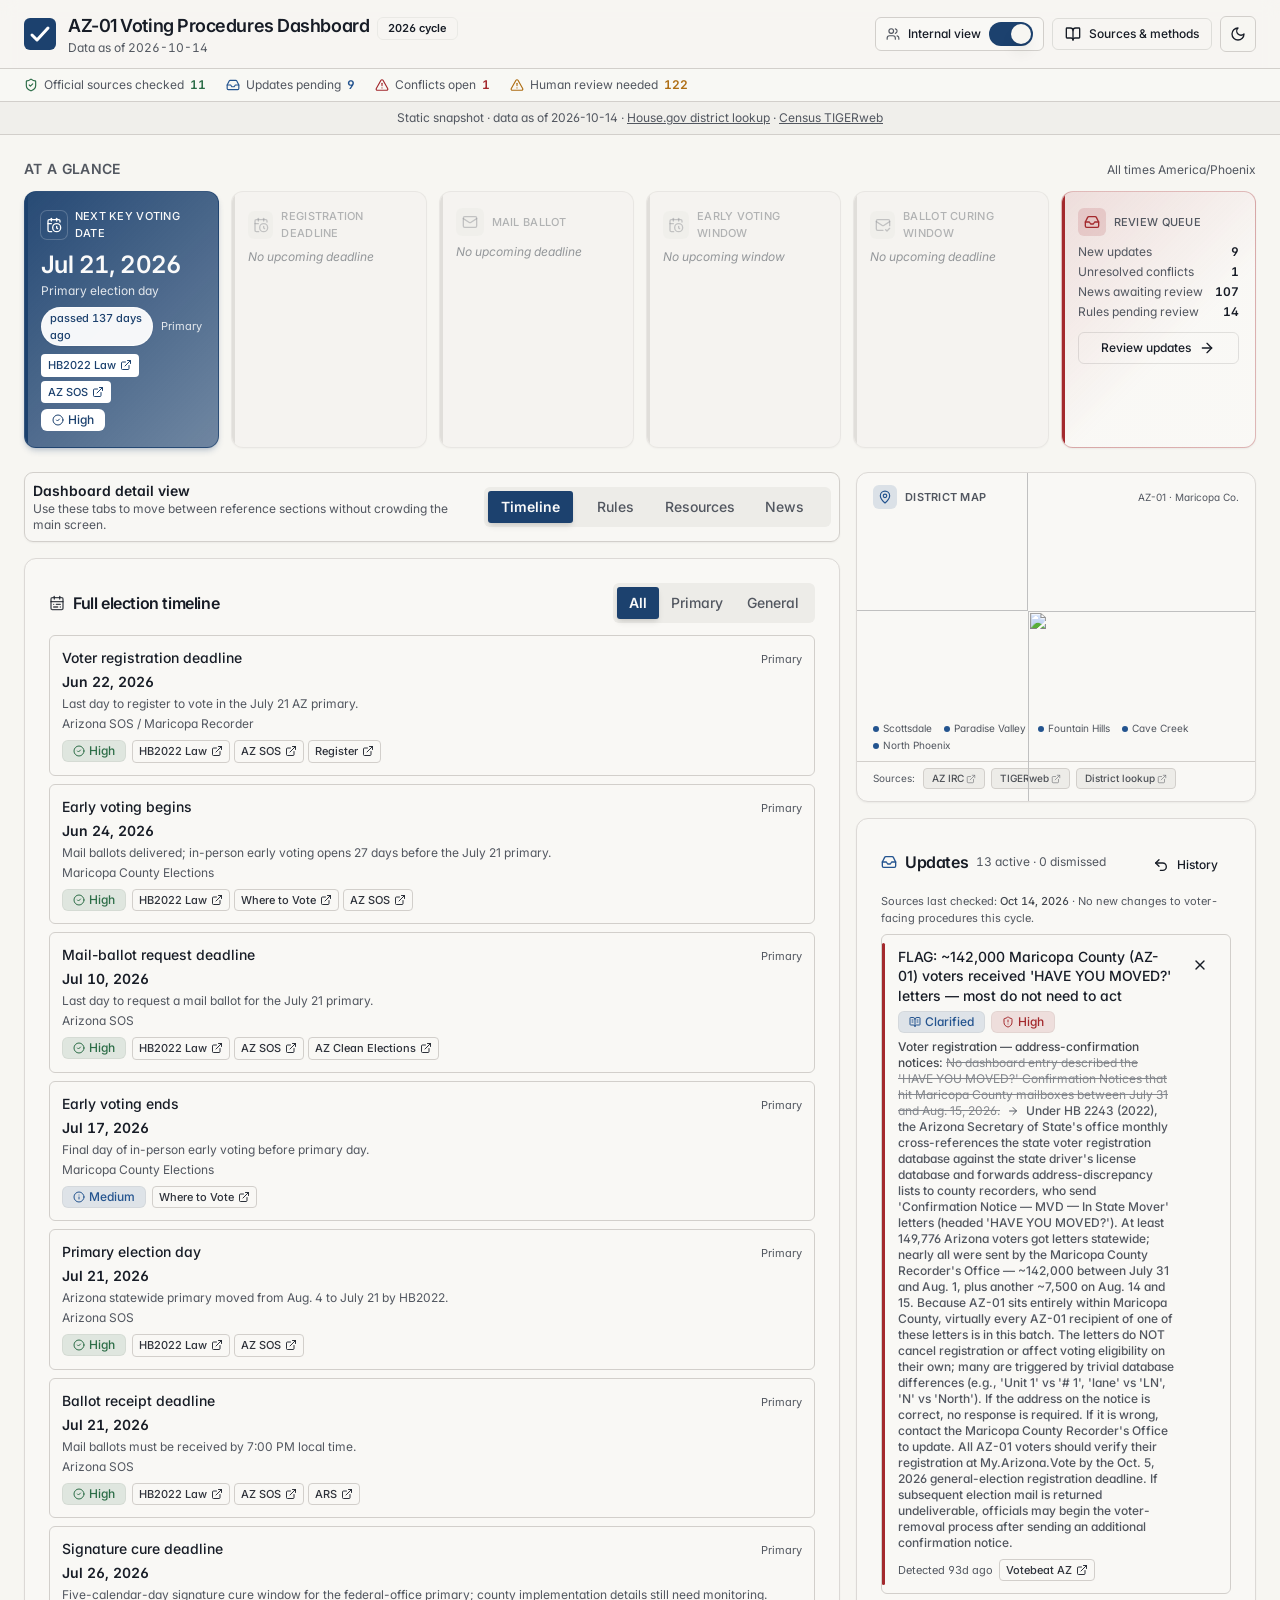
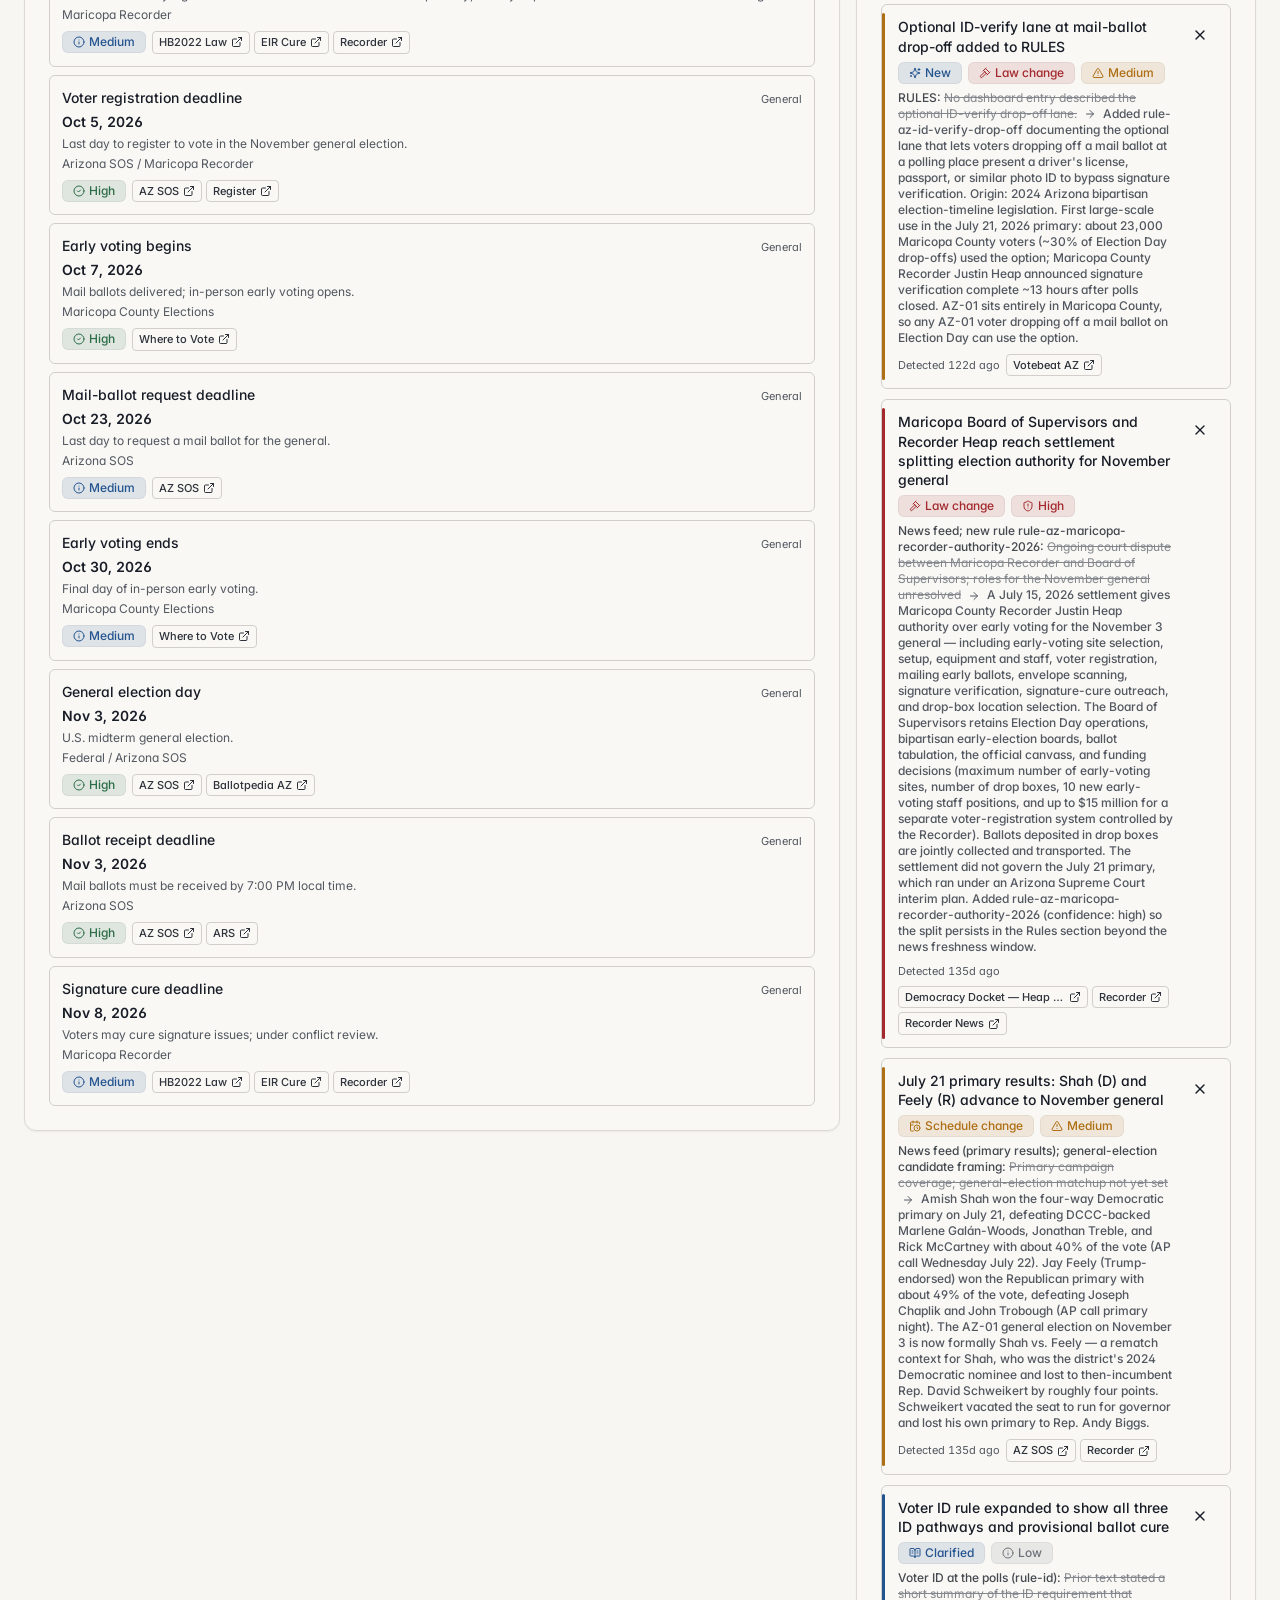
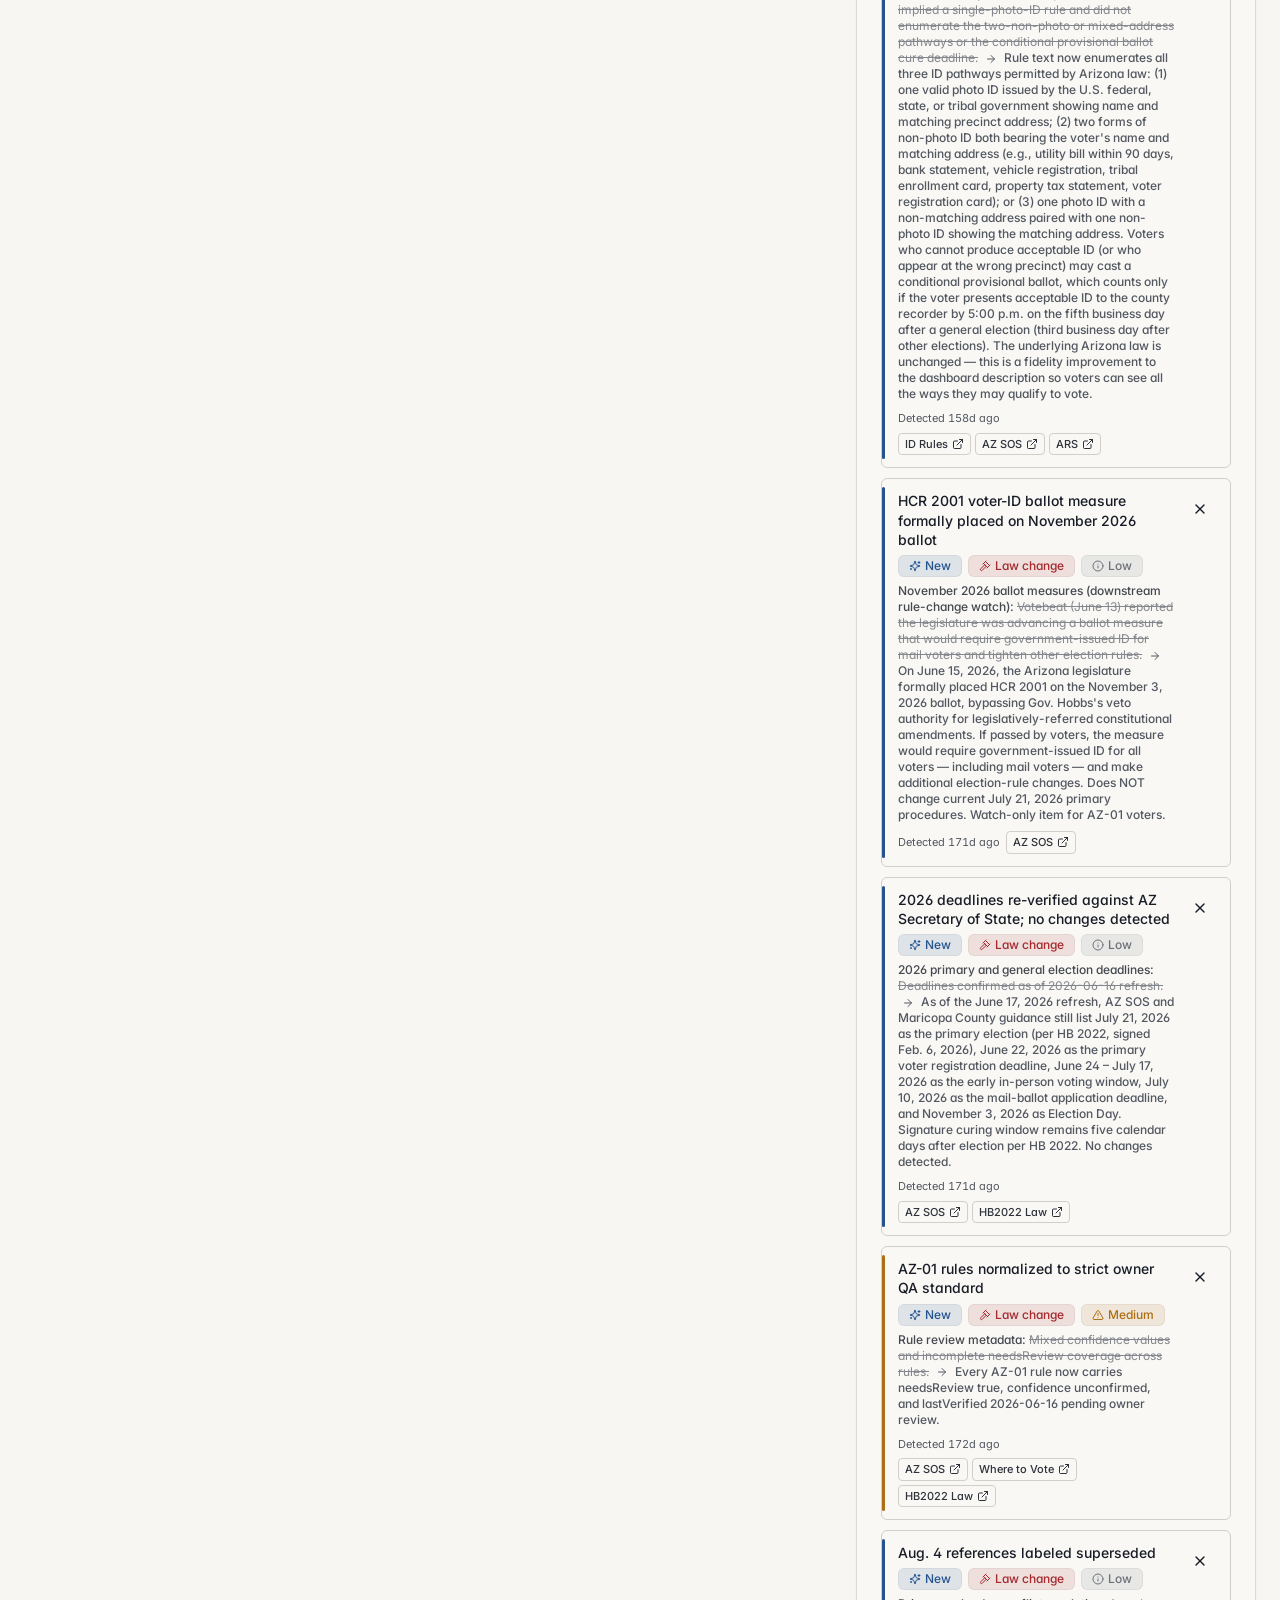
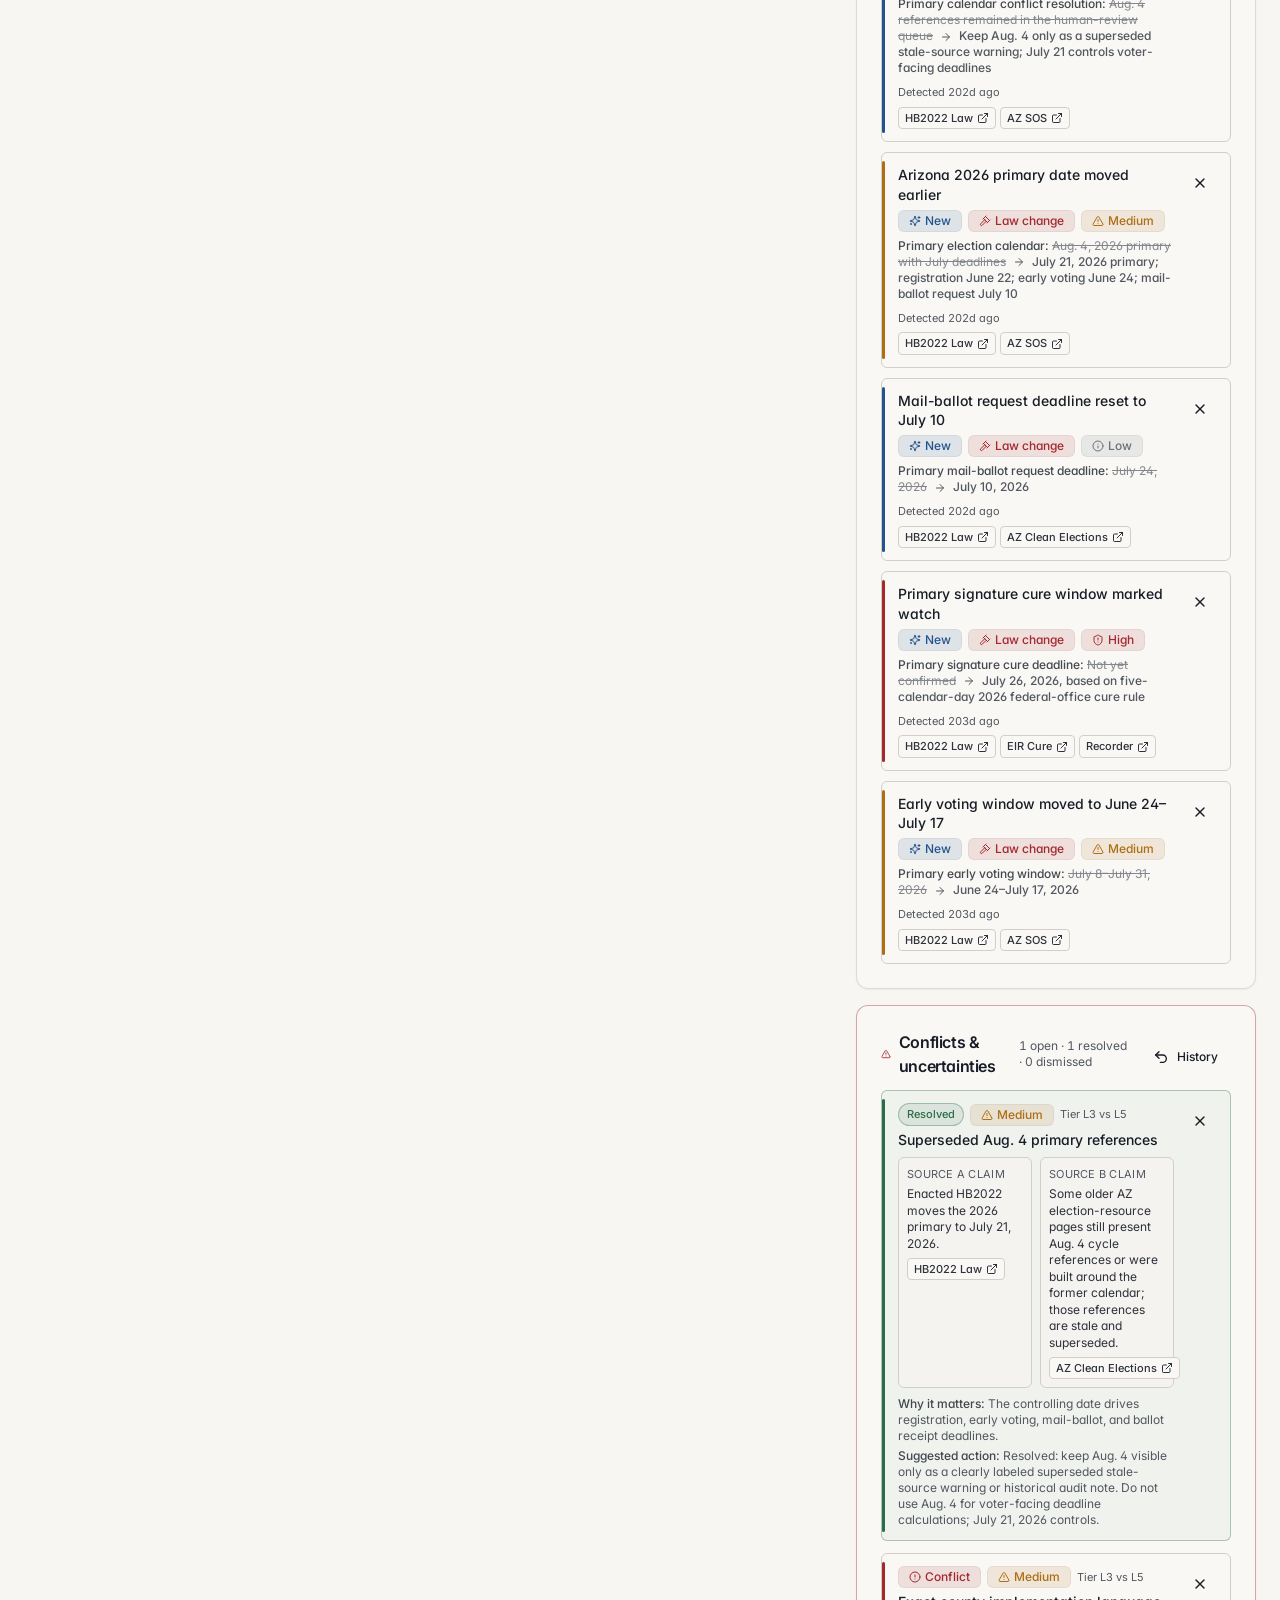
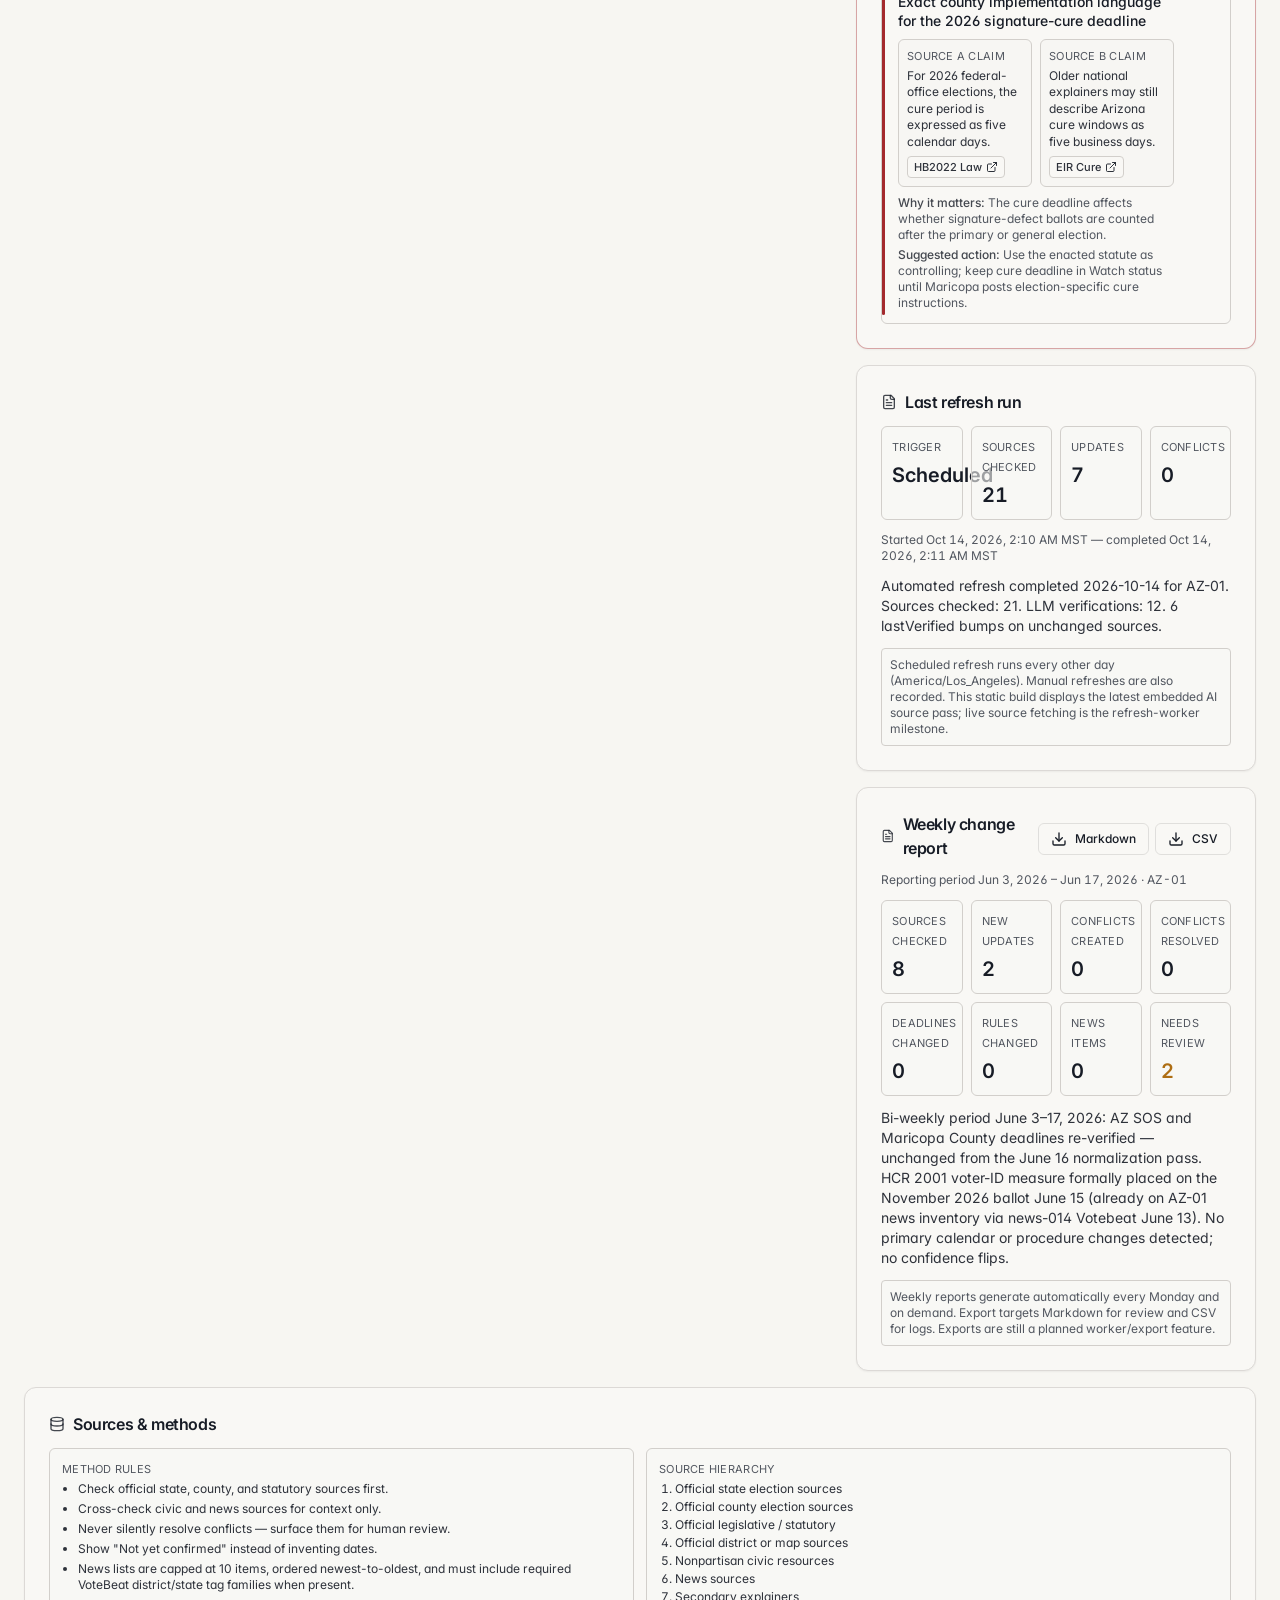
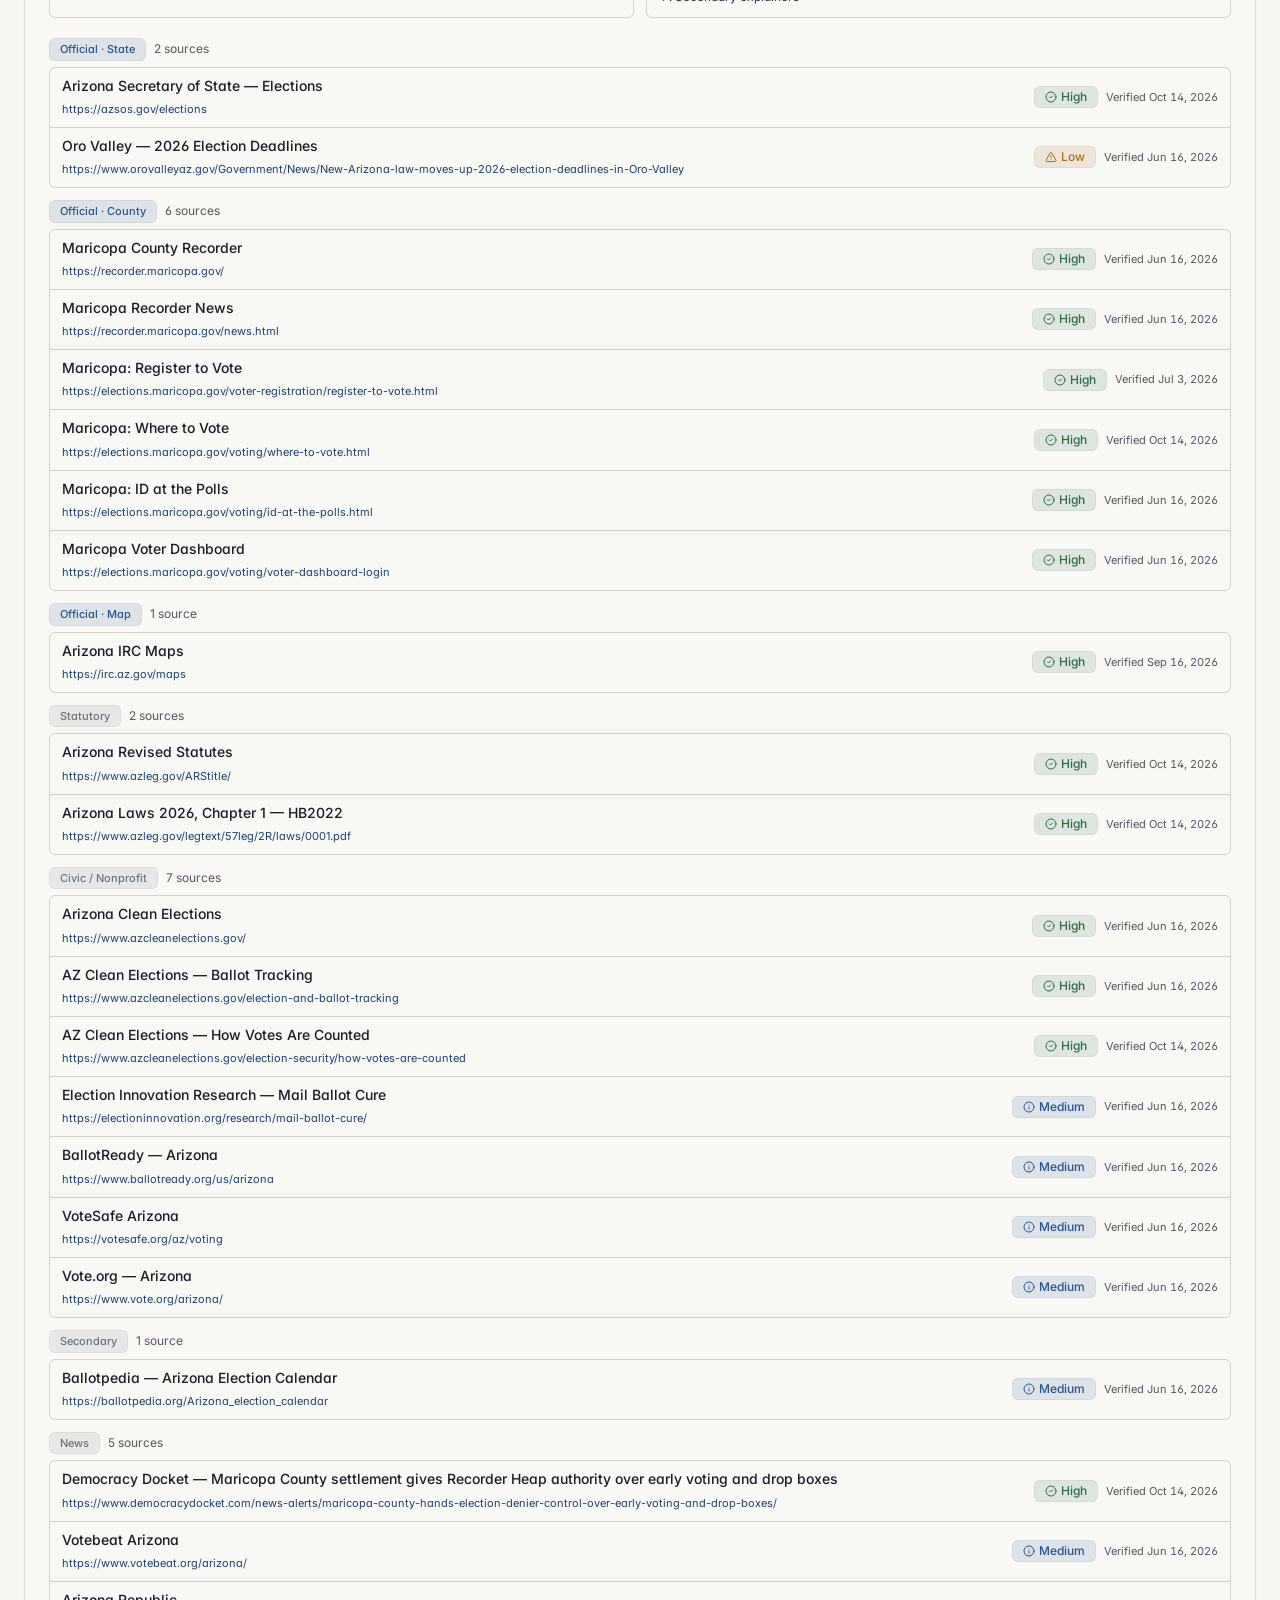
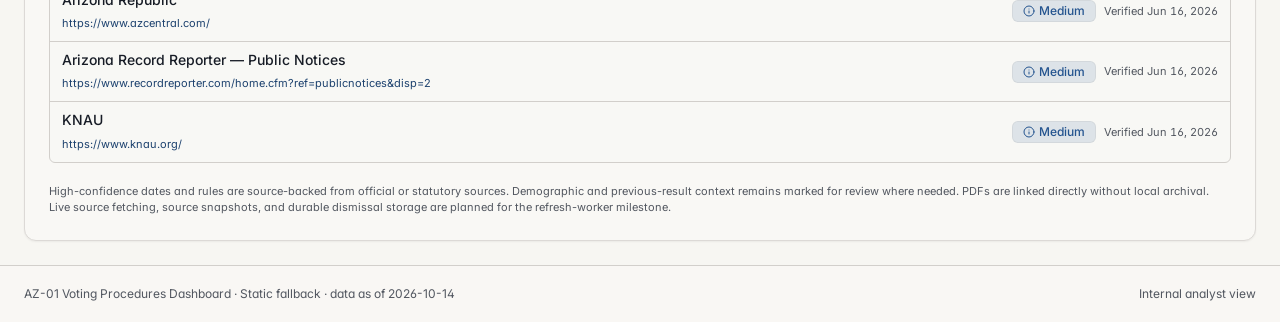
==== commit e830e134: "Weekly refresh (38540286819) Rebuilt from voting-dashboards-source@7d4a315.  snapshot.json dataAsOf " ====
--- a/index.html
+++ b/index.html
@@ -11,7 +11,7 @@
       href="https://fonts.googleapis.com/css2?family=Architects+Daughter&family=DM+Sans:ital,opsz,wght@0,9..40,100..1000;1,9..40,100..1000&family=Fira+Code:wght@300..700&family=Geist+Mono:wght@100..900&family=Geist:wght@100..900&family=IBM+Plex+Mono:ital,wght@0,100;0,200;0,300;0,400;0,500;0,600;0,700;1,100;1,200;1,300;1,400;1,500;1,600;1,700&family=IBM+Plex+Sans:ital,wght@0,100..700;1,100..700&family=Inter:ital,opsz,wght@0,14..32,100..900;1,14..32,100..900&family=JetBrains+Mono:ital,wght@0,100..800;1,100..800&family=Libre+Baskerville:ital,wght@0,400;0,700;1,400&family=Lora:ital,wght@0,400..700;1,400..700&family=Merriweather:ital,opsz,wght@0,18..144,300..900;1,18..144,300..900&family=Montserrat:ital,wght@0,100..900;1,100..900&family=Open+Sans:ital,wght@0,300..800;1,300..800&family=Outfit:wght@100..900&family=Oxanium:wght@200..800&family=Playfair+Display:ital,wght@0,400..900;1,400..900&family=Plus+Jakarta+Sans:ital,wght@0,200..800;1,200..800&family=Poppins:ital,wght@0,100;0,200;0,300;0,400;0,500;0,600;0,700;0,800;0,900;1,100;1,200;1,300;1,400;1,500;1,600;1,700;1,800;1,900&family=Roboto+Mono:ital,wght@0,100..700;1,100..700&family=Roboto:ital,wght@0,100..900;1,100..900&family=Source+Code+Pro:ital,wght@0,200..900;1,200..900&family=Source+Serif+4:ital,opsz,wght@0,8..60,200..900;1,8..60,200..900&family=Space+Grotesk:wght@300..700&family=Space+Mono:ital,wght@0,400;0,700;1,400;1,700&display=swap"
       rel="stylesheet"
     />
-    <script type="module" crossorigin src="./assets/index--kLHAMHF.js"></script>
+    <script type="module" crossorigin src="./assets/index-J_AZKbp4.js"></script>
     <link rel="stylesheet" crossorigin href="./assets/index-Dc2XEQa6.css">
   </head>
   <body>
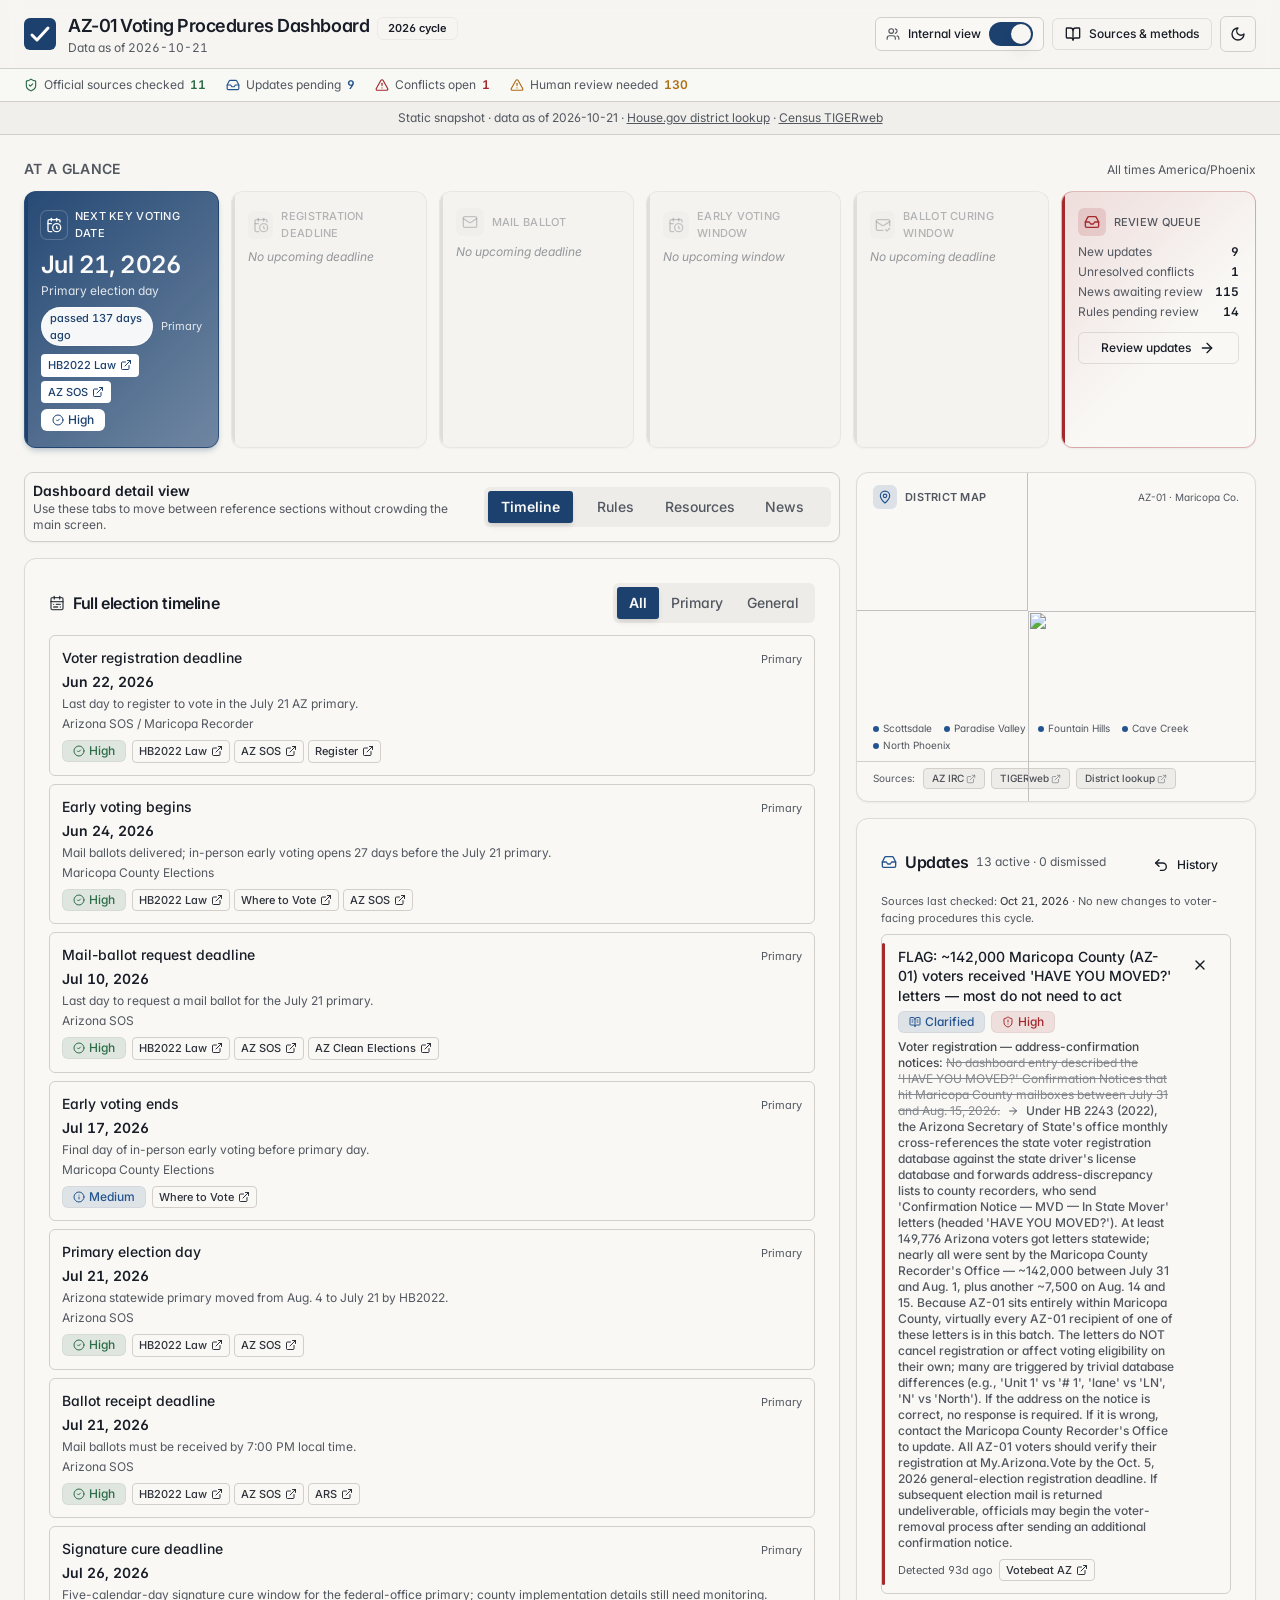
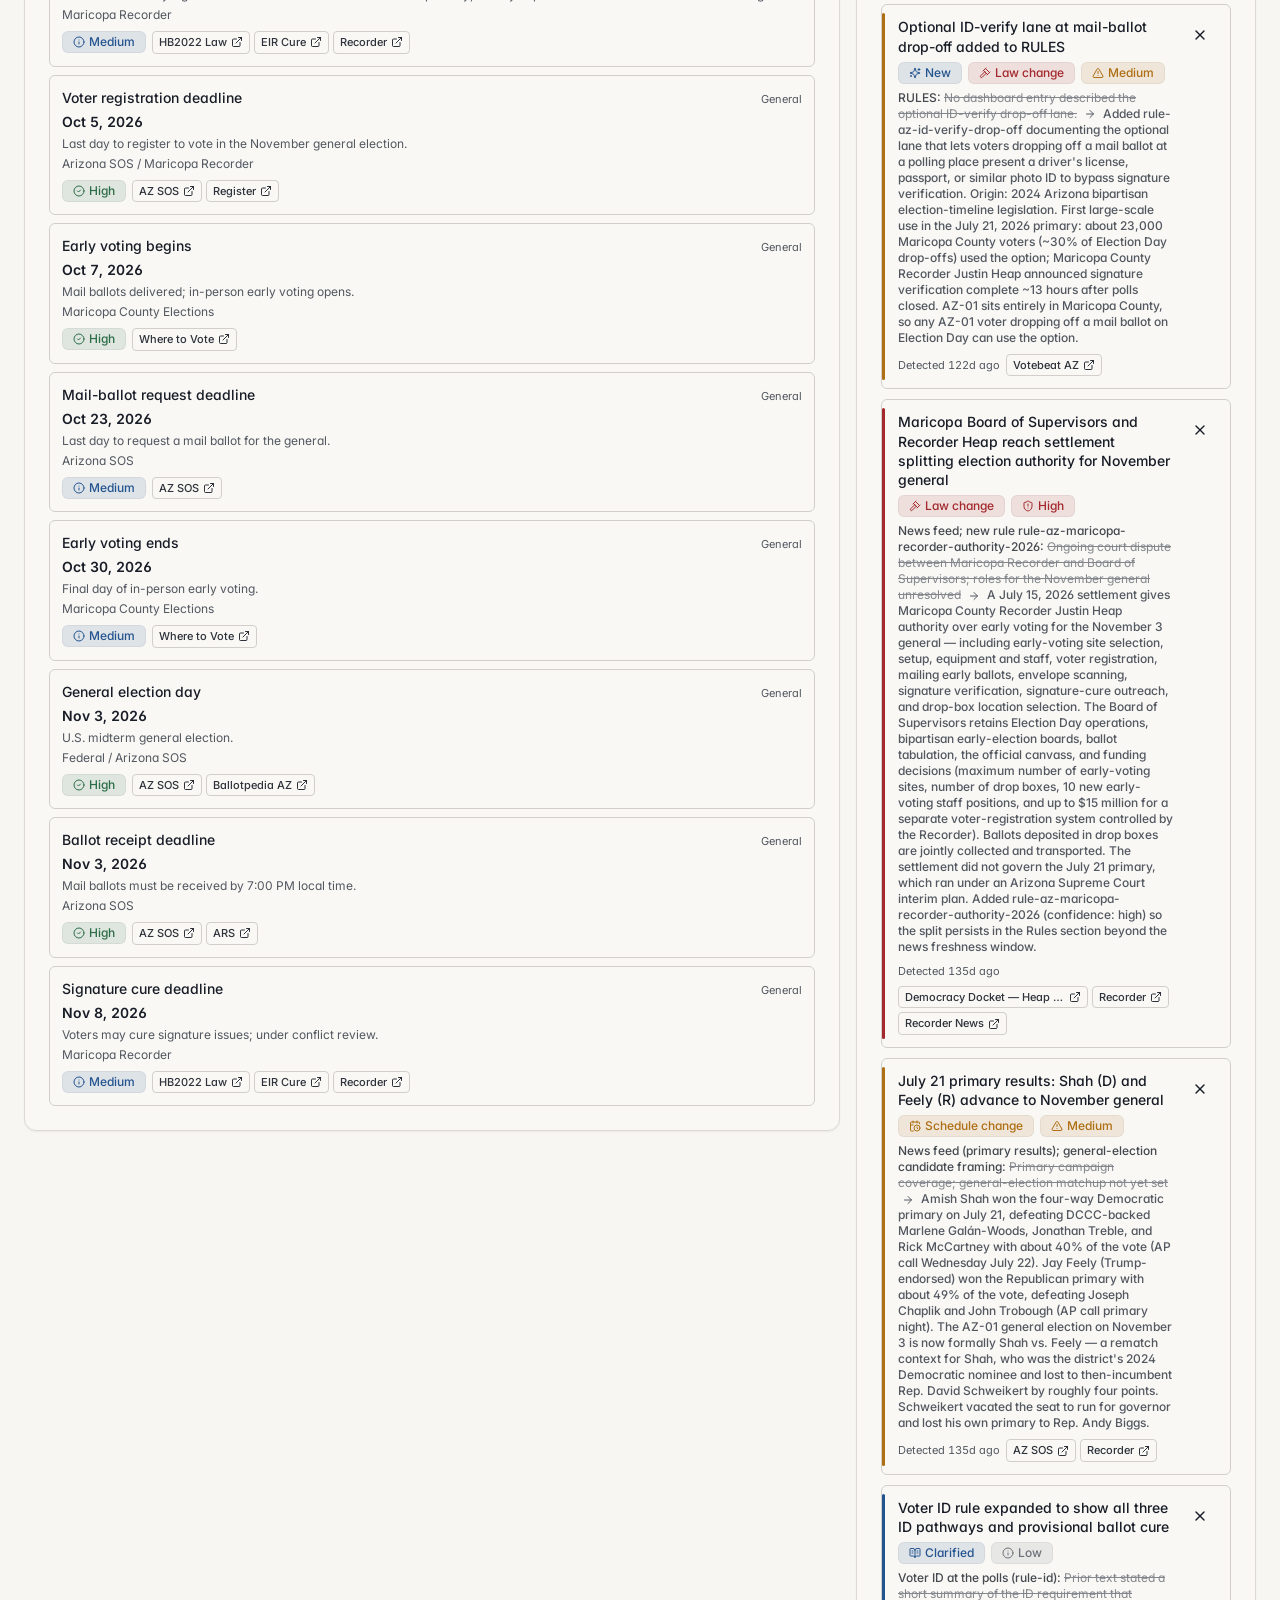
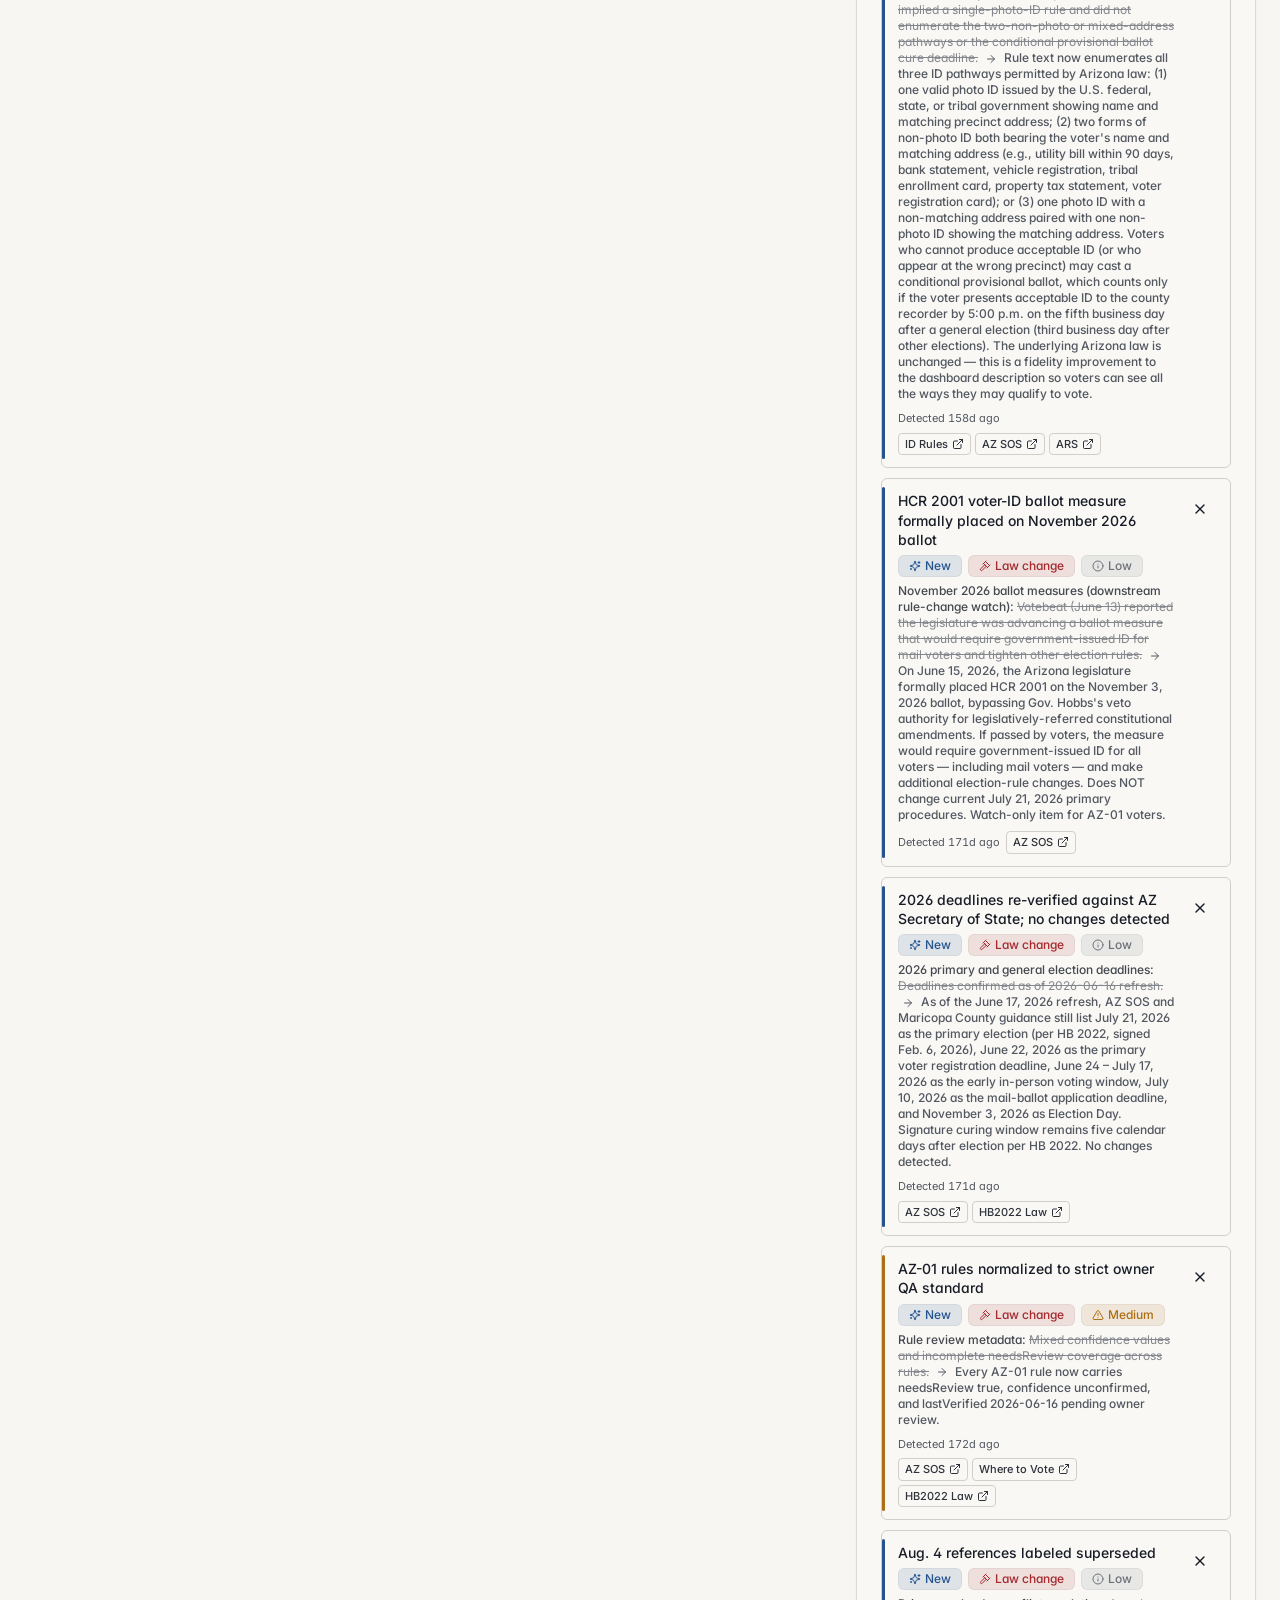
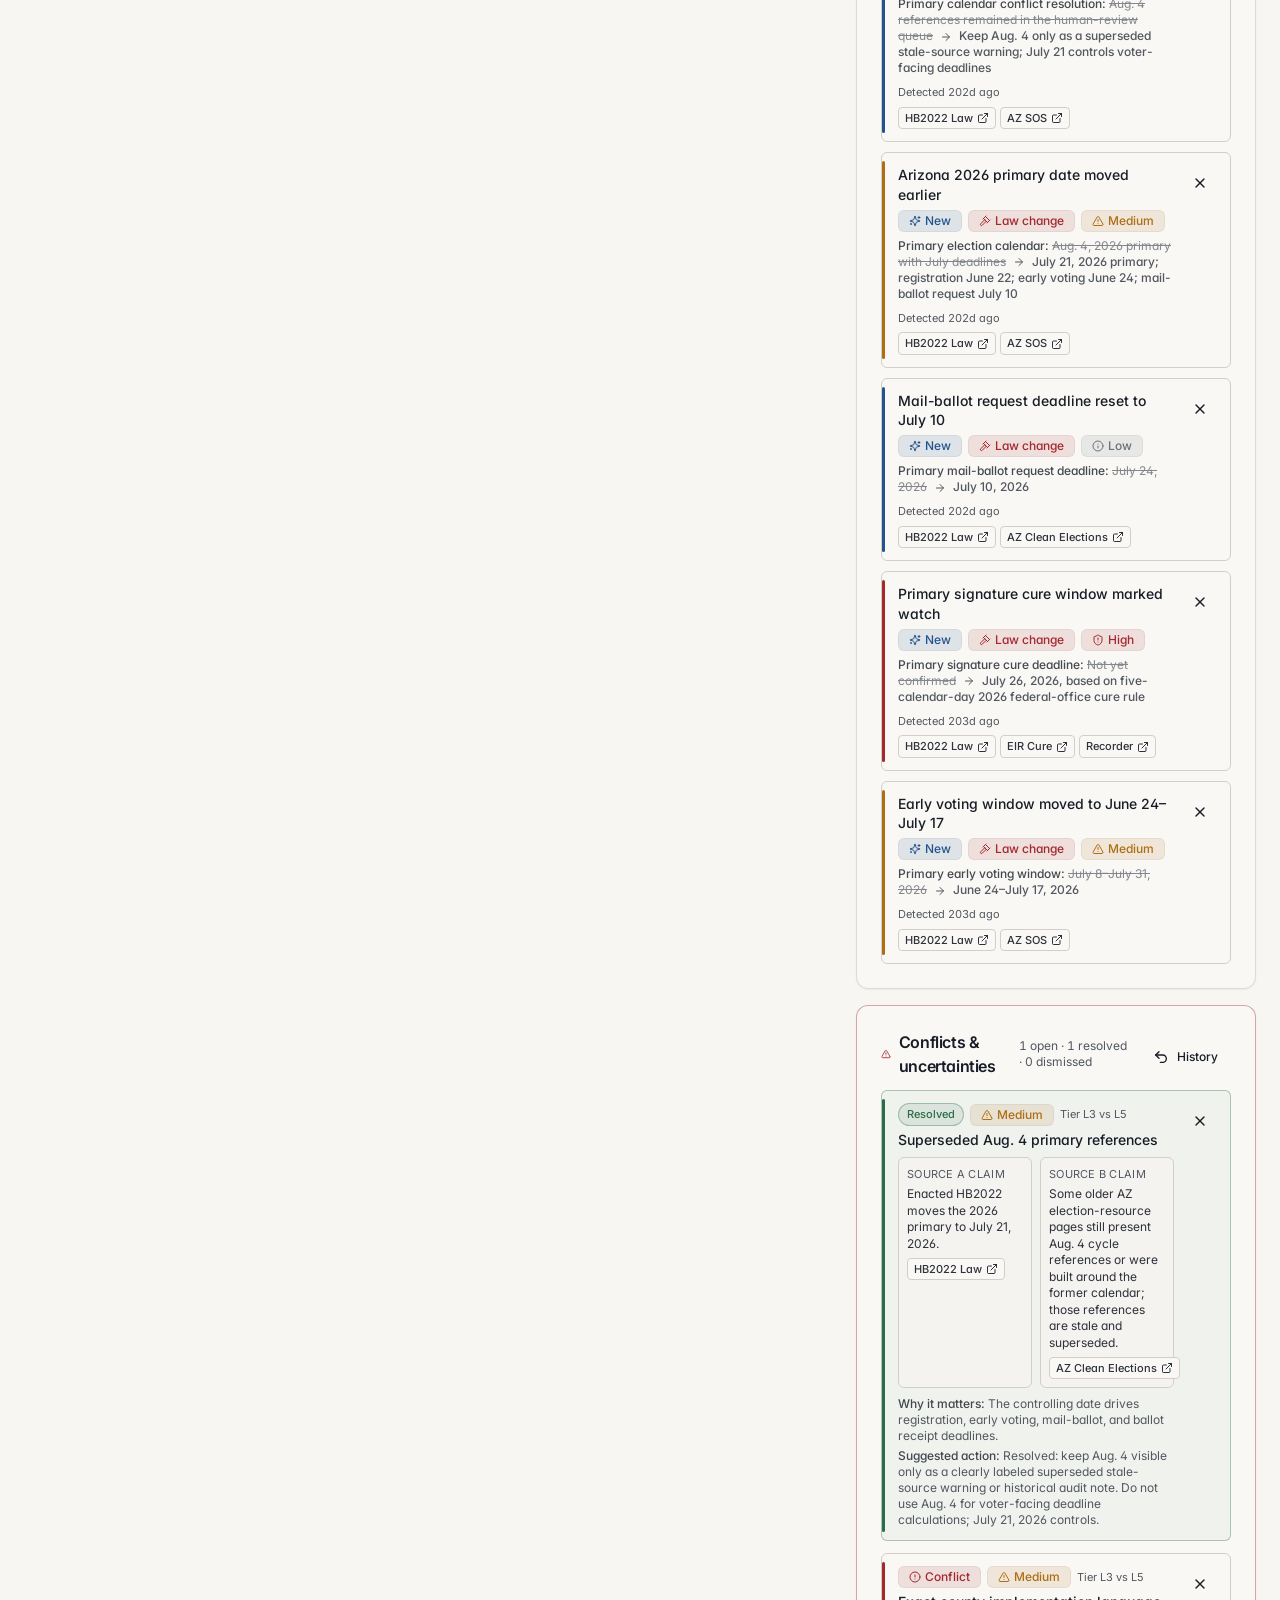
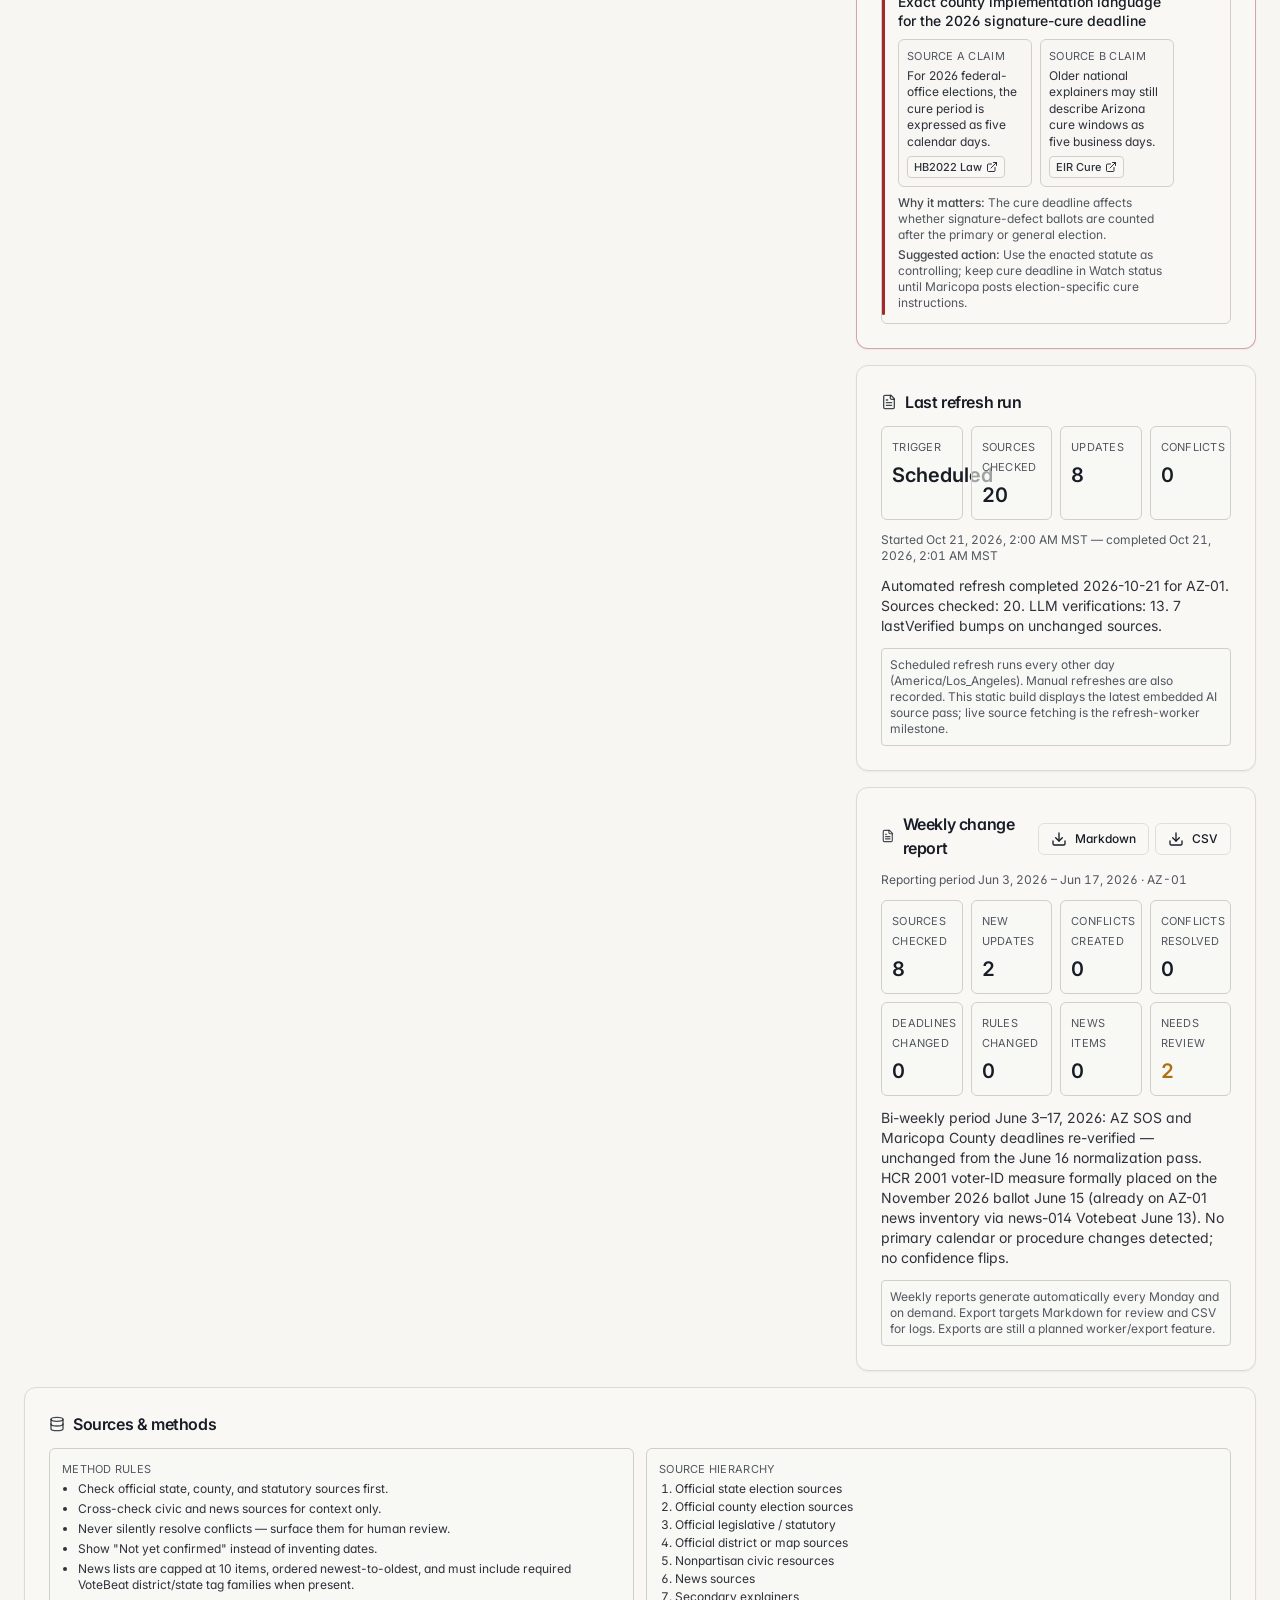
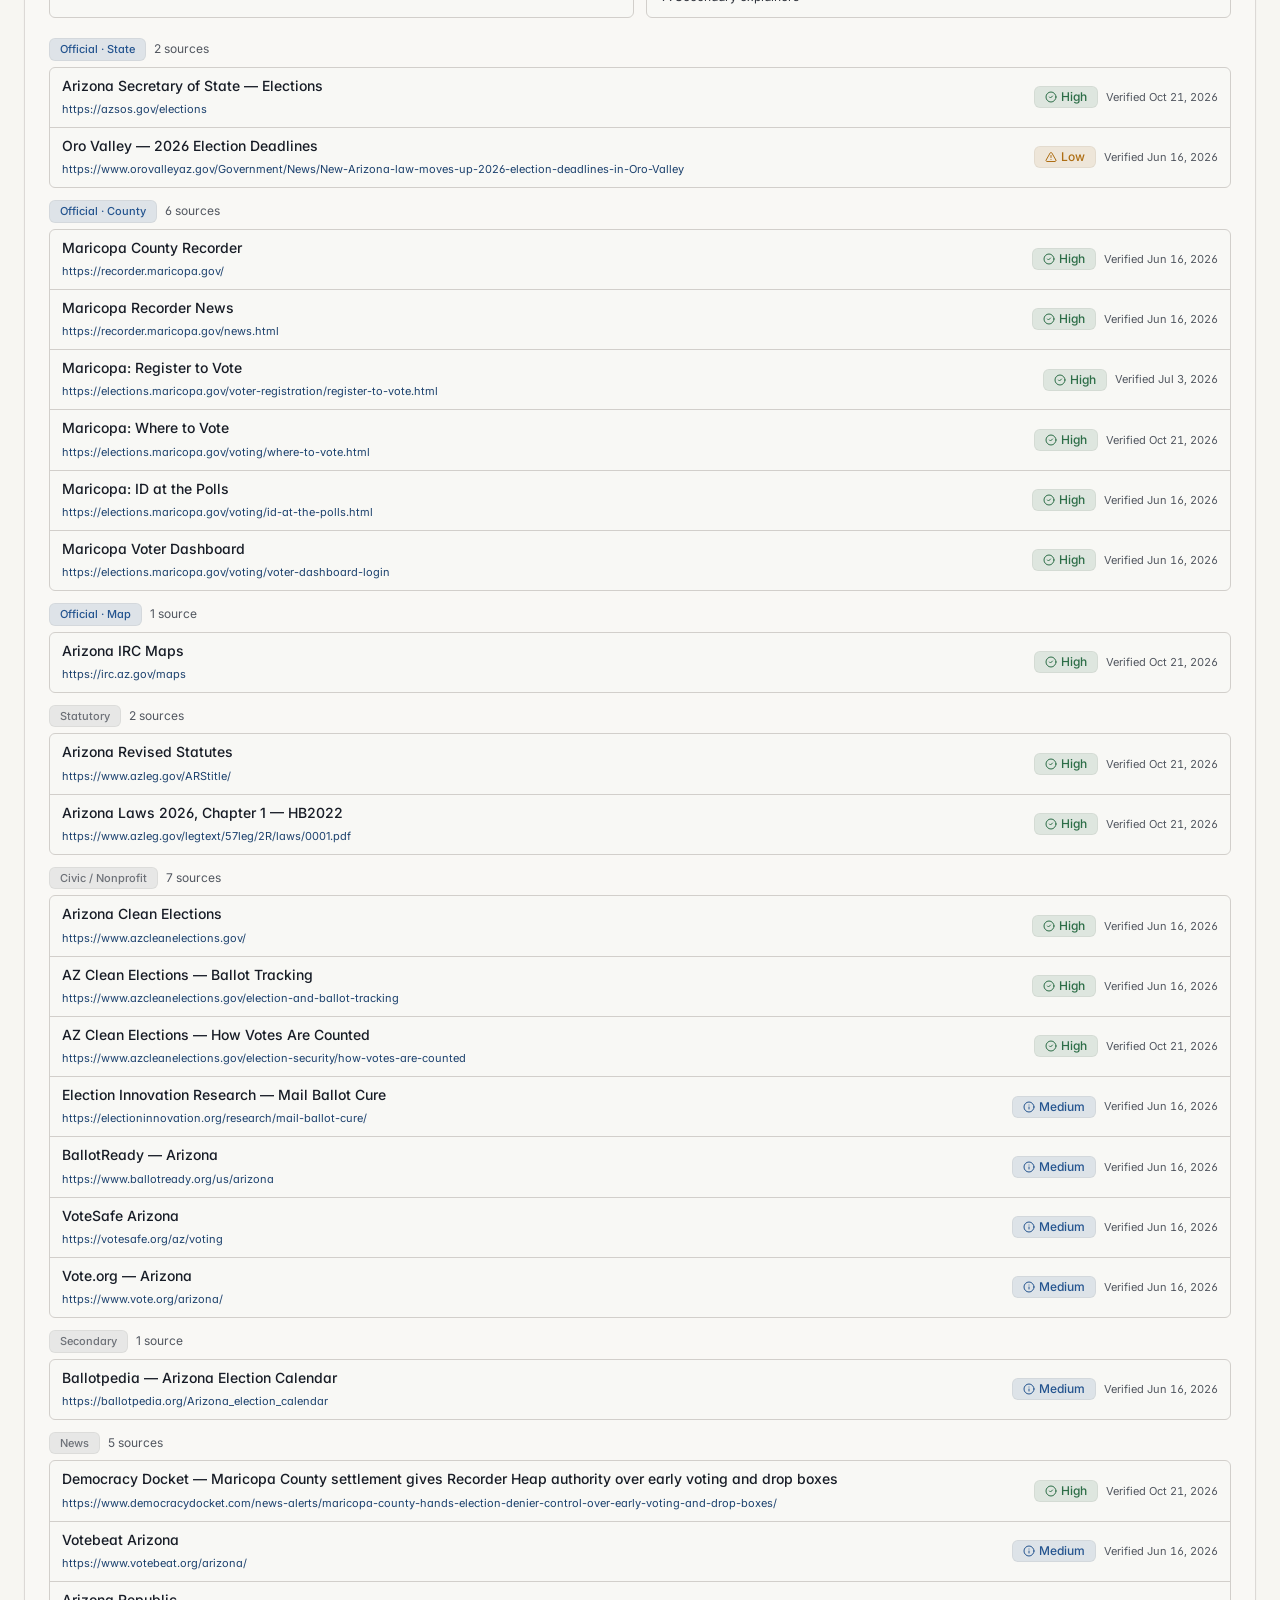
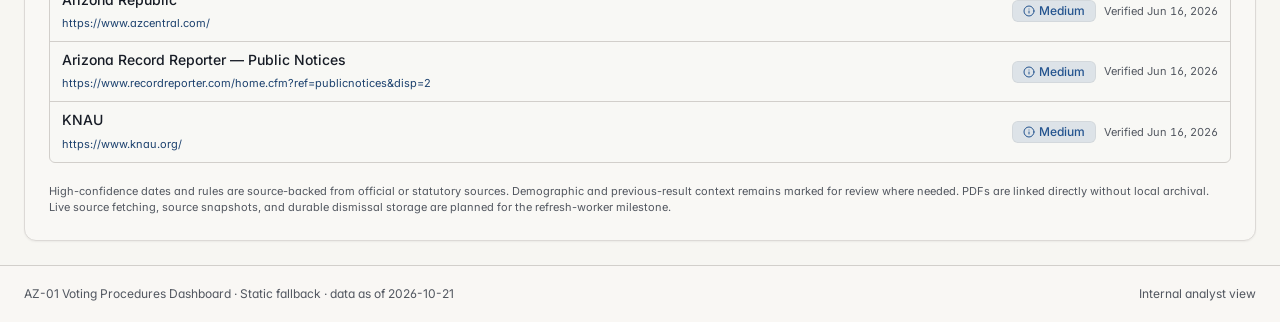
==== commit e2d07b22: "Weekly refresh (39573526876) Rebuilt from voting-dashboards-source@7a114cd.  snapshot.json dataAsOf " ====
--- a/index.html
+++ b/index.html
@@ -11,7 +11,7 @@
       href="https://fonts.googleapis.com/css2?family=Architects+Daughter&family=DM+Sans:ital,opsz,wght@0,9..40,100..1000;1,9..40,100..1000&family=Fira+Code:wght@300..700&family=Geist+Mono:wght@100..900&family=Geist:wght@100..900&family=IBM+Plex+Mono:ital,wght@0,100;0,200;0,300;0,400;0,500;0,600;0,700;1,100;1,200;1,300;1,400;1,500;1,600;1,700&family=IBM+Plex+Sans:ital,wght@0,100..700;1,100..700&family=Inter:ital,opsz,wght@0,14..32,100..900;1,14..32,100..900&family=JetBrains+Mono:ital,wght@0,100..800;1,100..800&family=Libre+Baskerville:ital,wght@0,400;0,700;1,400&family=Lora:ital,wght@0,400..700;1,400..700&family=Merriweather:ital,opsz,wght@0,18..144,300..900;1,18..144,300..900&family=Montserrat:ital,wght@0,100..900;1,100..900&family=Open+Sans:ital,wght@0,300..800;1,300..800&family=Outfit:wght@100..900&family=Oxanium:wght@200..800&family=Playfair+Display:ital,wght@0,400..900;1,400..900&family=Plus+Jakarta+Sans:ital,wght@0,200..800;1,200..800&family=Poppins:ital,wght@0,100;0,200;0,300;0,400;0,500;0,600;0,700;0,800;0,900;1,100;1,200;1,300;1,400;1,500;1,600;1,700;1,800;1,900&family=Roboto+Mono:ital,wght@0,100..700;1,100..700&family=Roboto:ital,wght@0,100..900;1,100..900&family=Source+Code+Pro:ital,wght@0,200..900;1,200..900&family=Source+Serif+4:ital,opsz,wght@0,8..60,200..900;1,8..60,200..900&family=Space+Grotesk:wght@300..700&family=Space+Mono:ital,wght@0,400;0,700;1,400;1,700&display=swap"
       rel="stylesheet"
     />
-    <script type="module" crossorigin src="./assets/index-J_AZKbp4.js"></script>
+    <script type="module" crossorigin src="./assets/index-CEjZRt_W.js"></script>
     <link rel="stylesheet" crossorigin href="./assets/index-Dc2XEQa6.css">
   </head>
   <body>
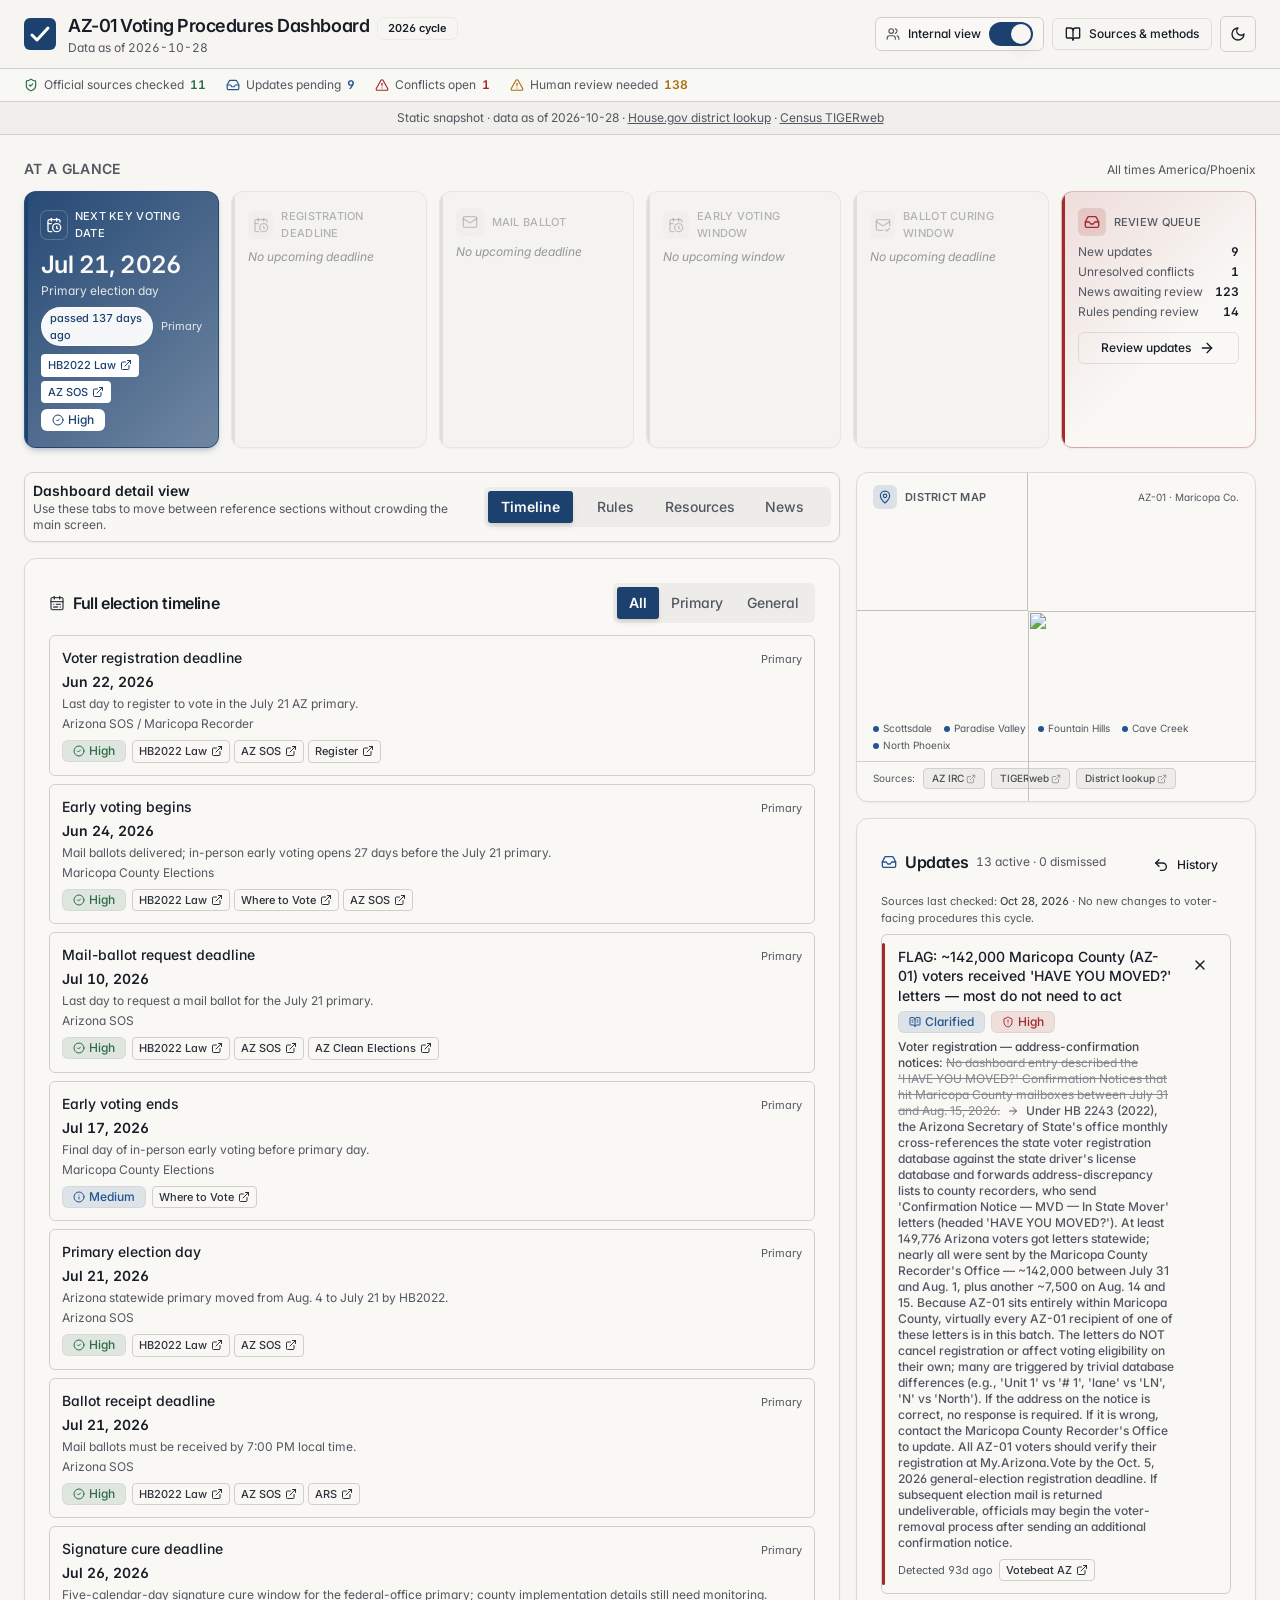
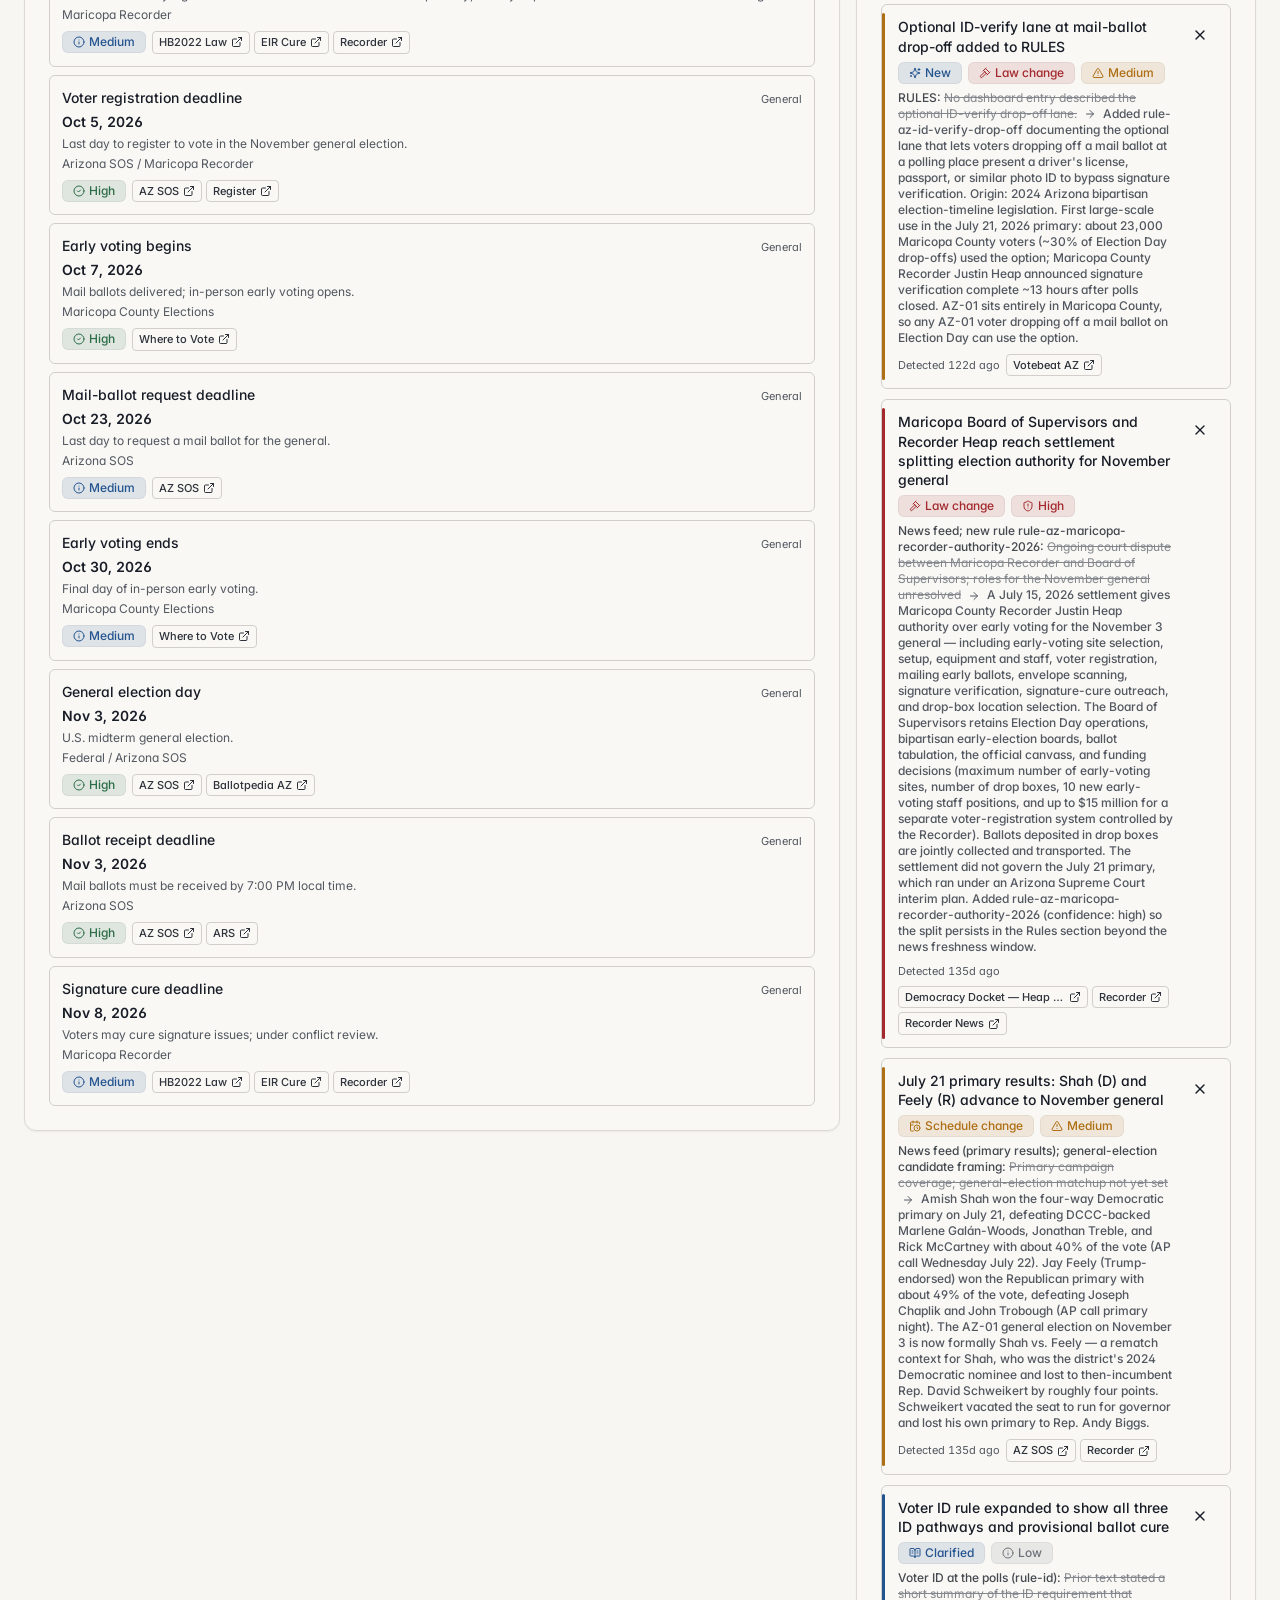
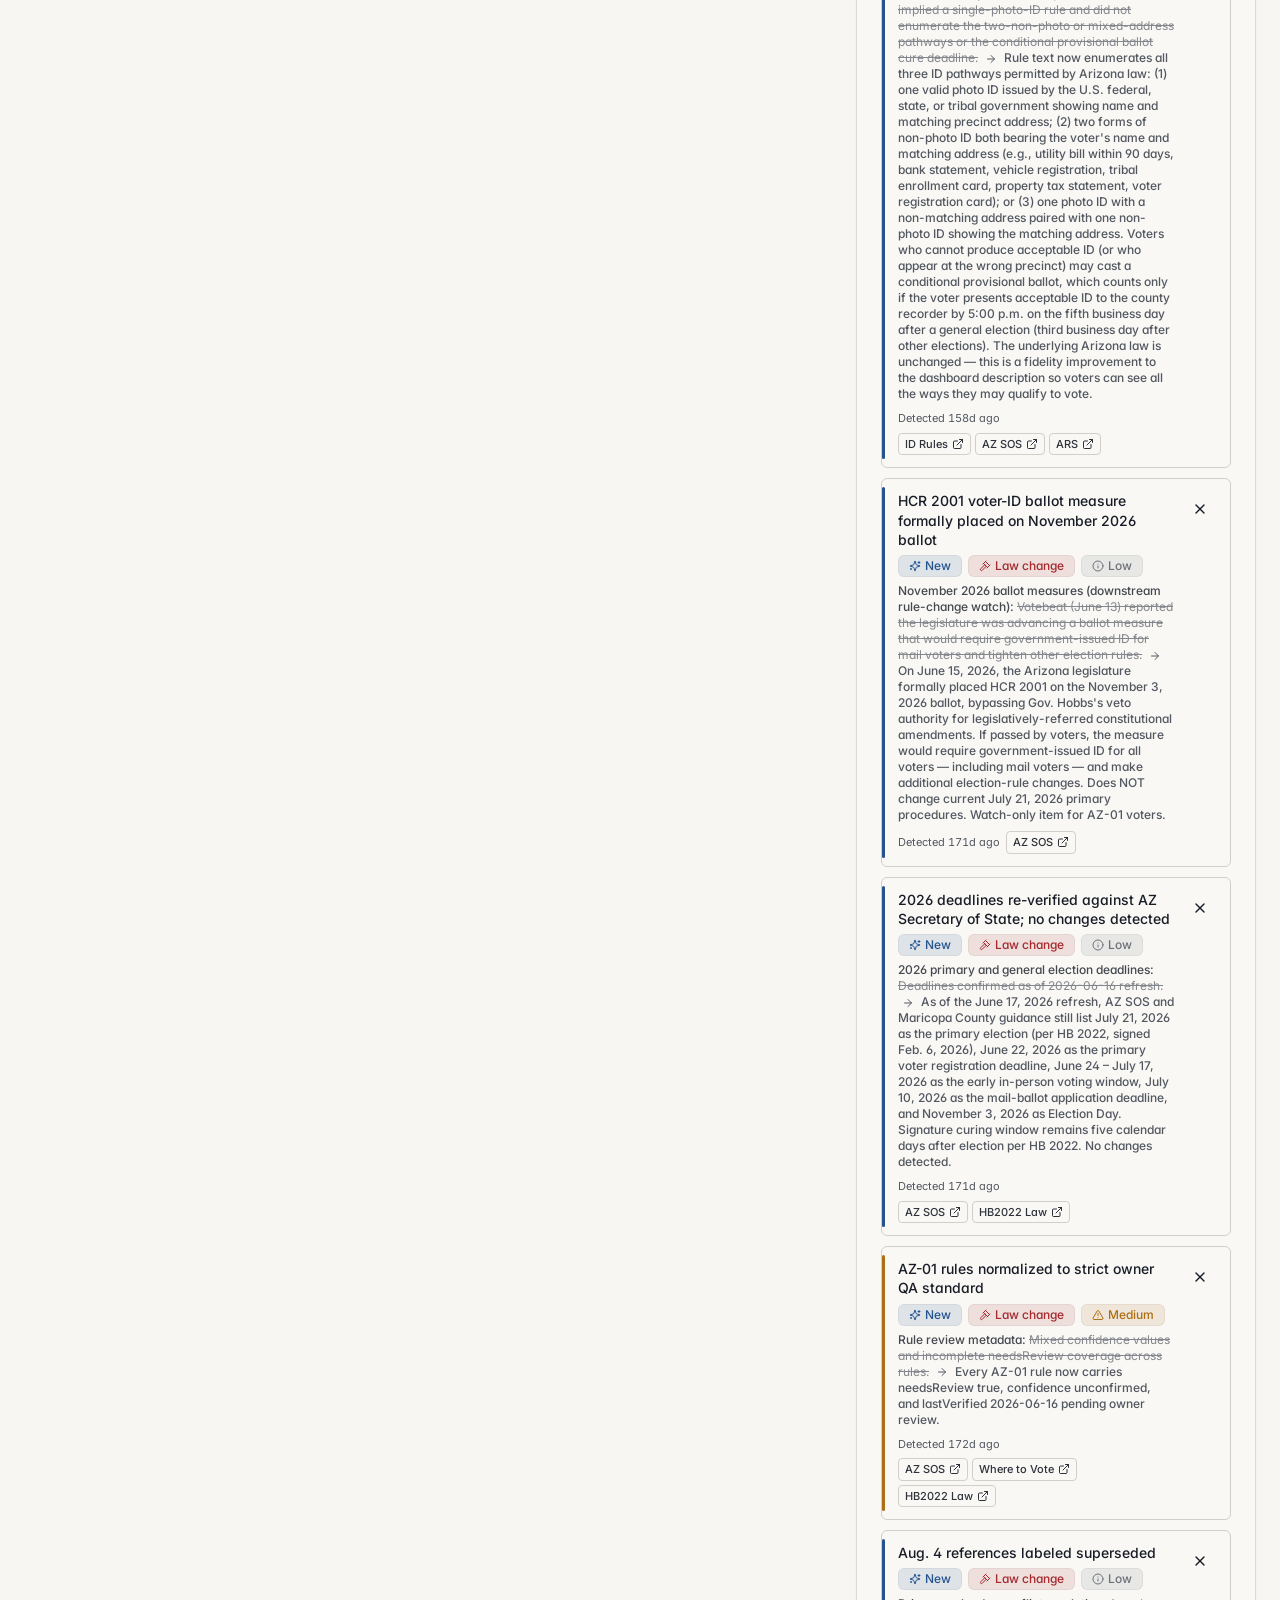
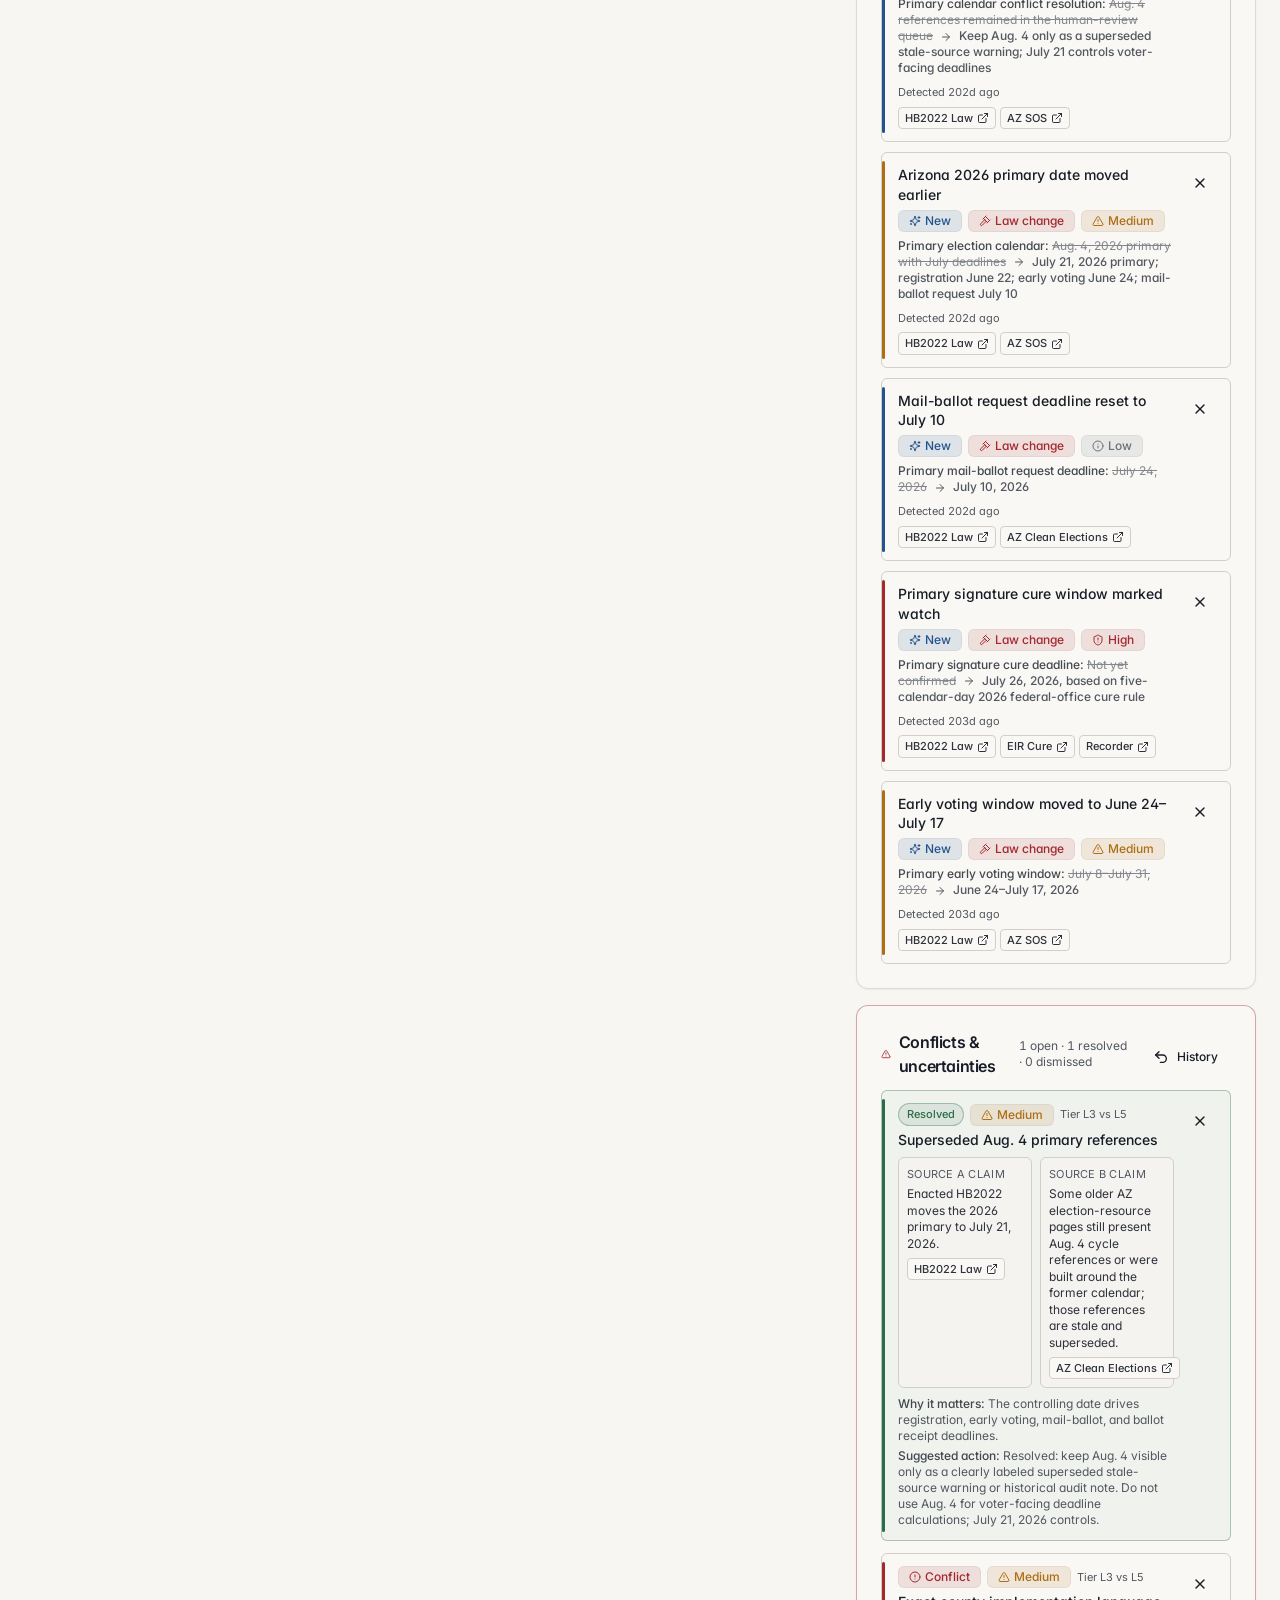
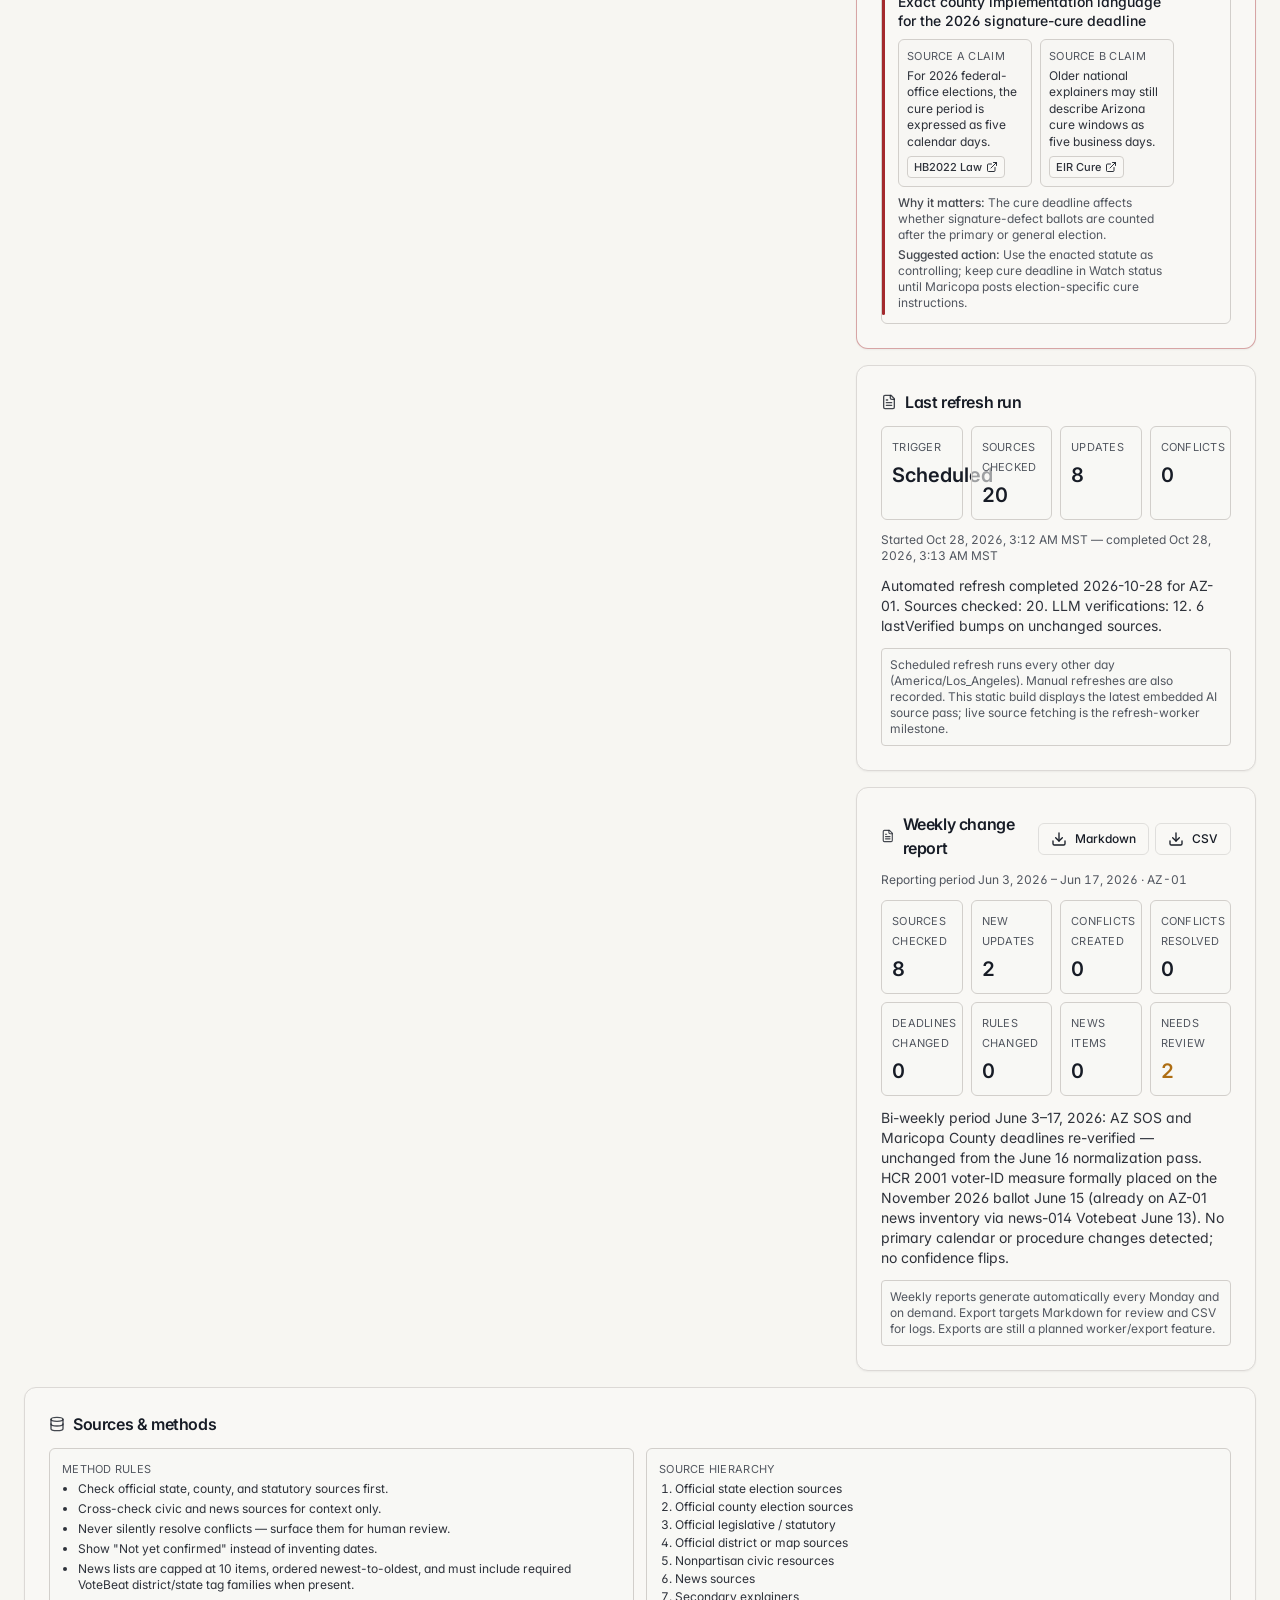
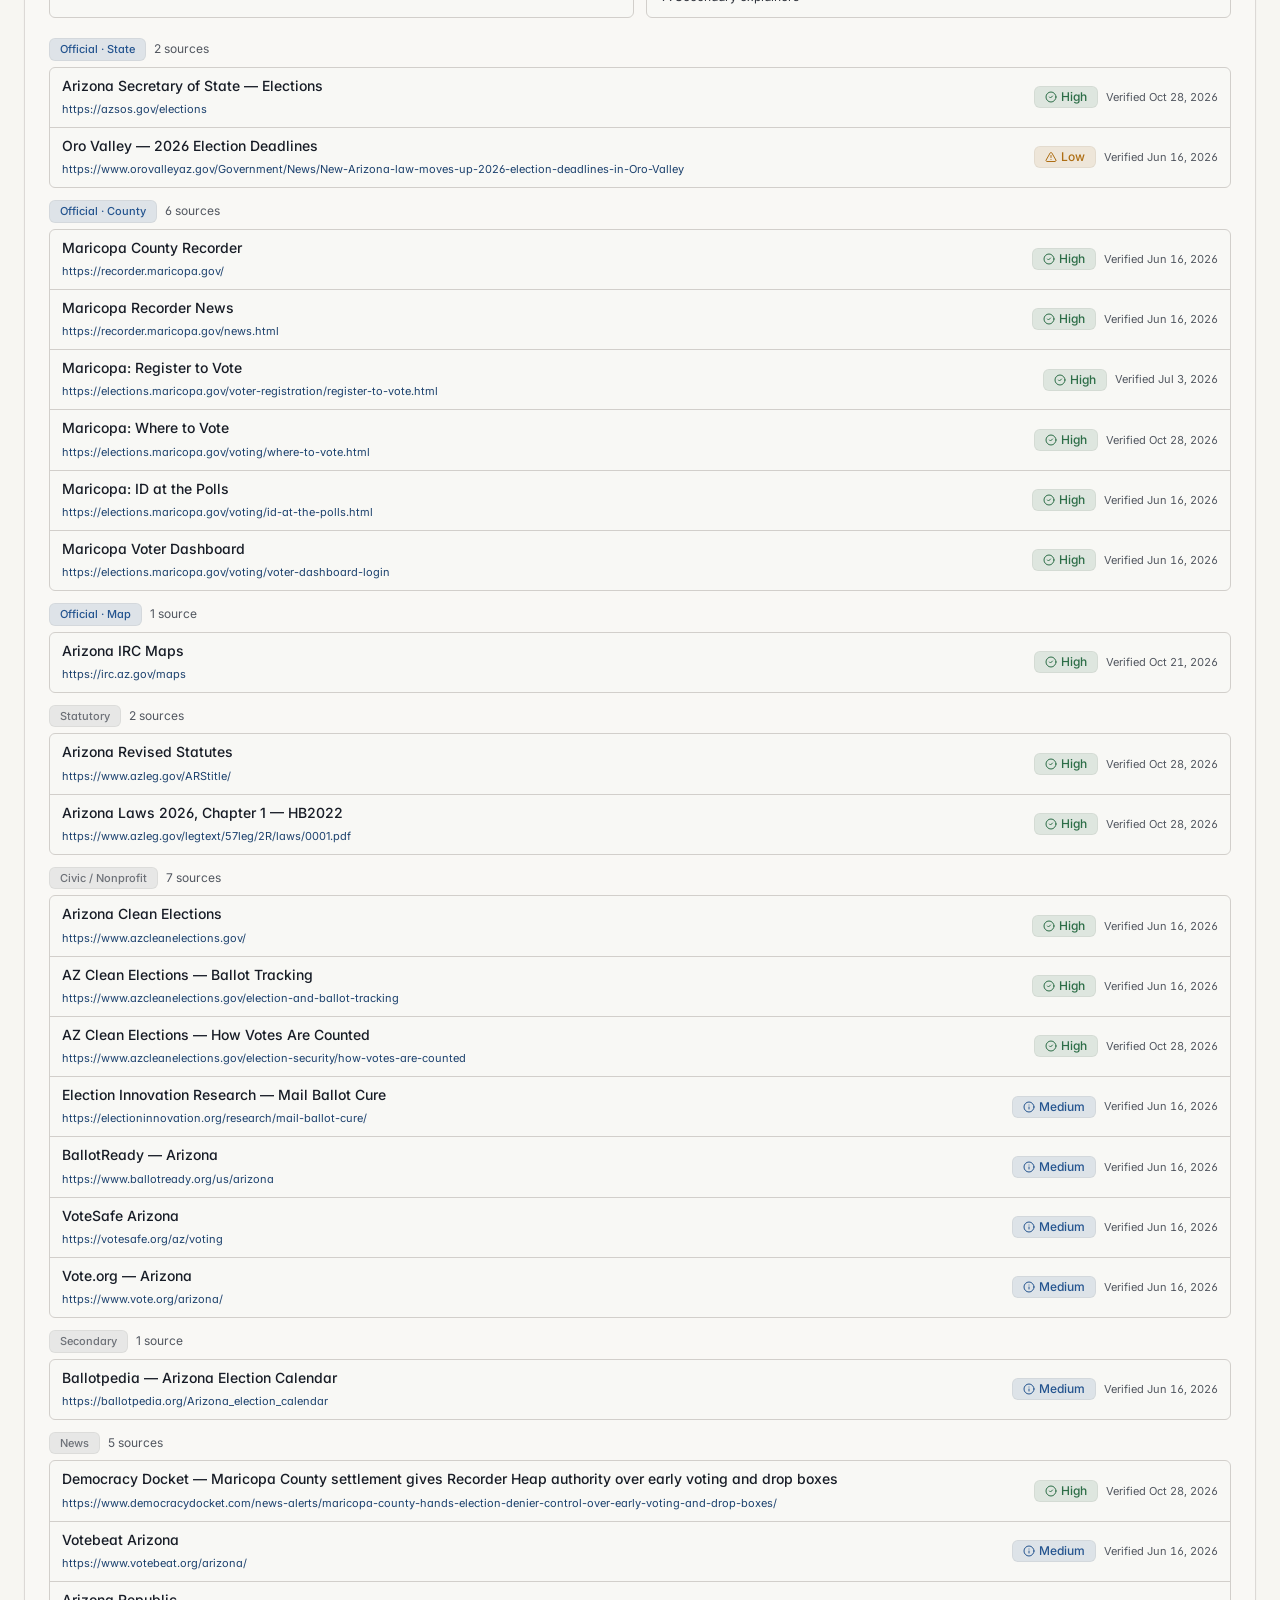
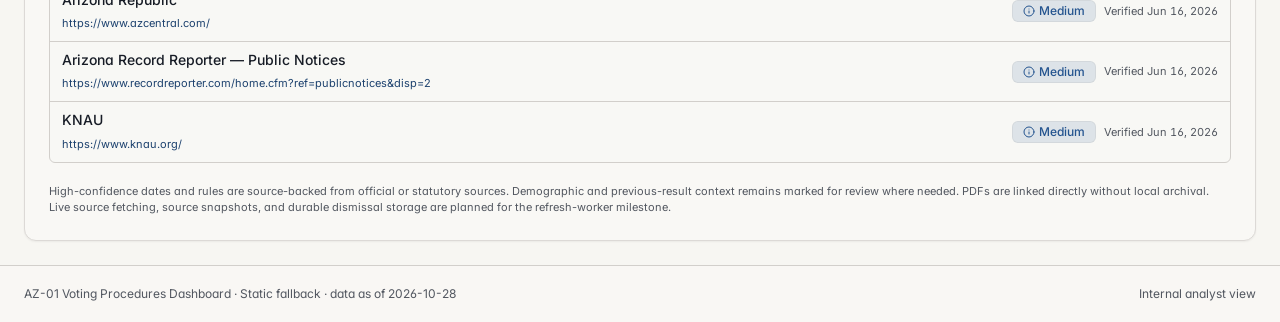
==== commit 37109598: "Weekly refresh (40670142366) Rebuilt from voting-dashboards-source@b7c4738.  snapshot.json dataAsOf " ====
--- a/index.html
+++ b/index.html
@@ -11,7 +11,7 @@
       href="https://fonts.googleapis.com/css2?family=Architects+Daughter&family=DM+Sans:ital,opsz,wght@0,9..40,100..1000;1,9..40,100..1000&family=Fira+Code:wght@300..700&family=Geist+Mono:wght@100..900&family=Geist:wght@100..900&family=IBM+Plex+Mono:ital,wght@0,100;0,200;0,300;0,400;0,500;0,600;0,700;1,100;1,200;1,300;1,400;1,500;1,600;1,700&family=IBM+Plex+Sans:ital,wght@0,100..700;1,100..700&family=Inter:ital,opsz,wght@0,14..32,100..900;1,14..32,100..900&family=JetBrains+Mono:ital,wght@0,100..800;1,100..800&family=Libre+Baskerville:ital,wght@0,400;0,700;1,400&family=Lora:ital,wght@0,400..700;1,400..700&family=Merriweather:ital,opsz,wght@0,18..144,300..900;1,18..144,300..900&family=Montserrat:ital,wght@0,100..900;1,100..900&family=Open+Sans:ital,wght@0,300..800;1,300..800&family=Outfit:wght@100..900&family=Oxanium:wght@200..800&family=Playfair+Display:ital,wght@0,400..900;1,400..900&family=Plus+Jakarta+Sans:ital,wght@0,200..800;1,200..800&family=Poppins:ital,wght@0,100;0,200;0,300;0,400;0,500;0,600;0,700;0,800;0,900;1,100;1,200;1,300;1,400;1,500;1,600;1,700;1,800;1,900&family=Roboto+Mono:ital,wght@0,100..700;1,100..700&family=Roboto:ital,wght@0,100..900;1,100..900&family=Source+Code+Pro:ital,wght@0,200..900;1,200..900&family=Source+Serif+4:ital,opsz,wght@0,8..60,200..900;1,8..60,200..900&family=Space+Grotesk:wght@300..700&family=Space+Mono:ital,wght@0,400;0,700;1,400;1,700&display=swap"
       rel="stylesheet"
     />
-    <script type="module" crossorigin src="./assets/index-CEjZRt_W.js"></script>
+    <script type="module" crossorigin src="./assets/index-X0za2Ksd.js"></script>
     <link rel="stylesheet" crossorigin href="./assets/index-Dc2XEQa6.css">
   </head>
   <body>
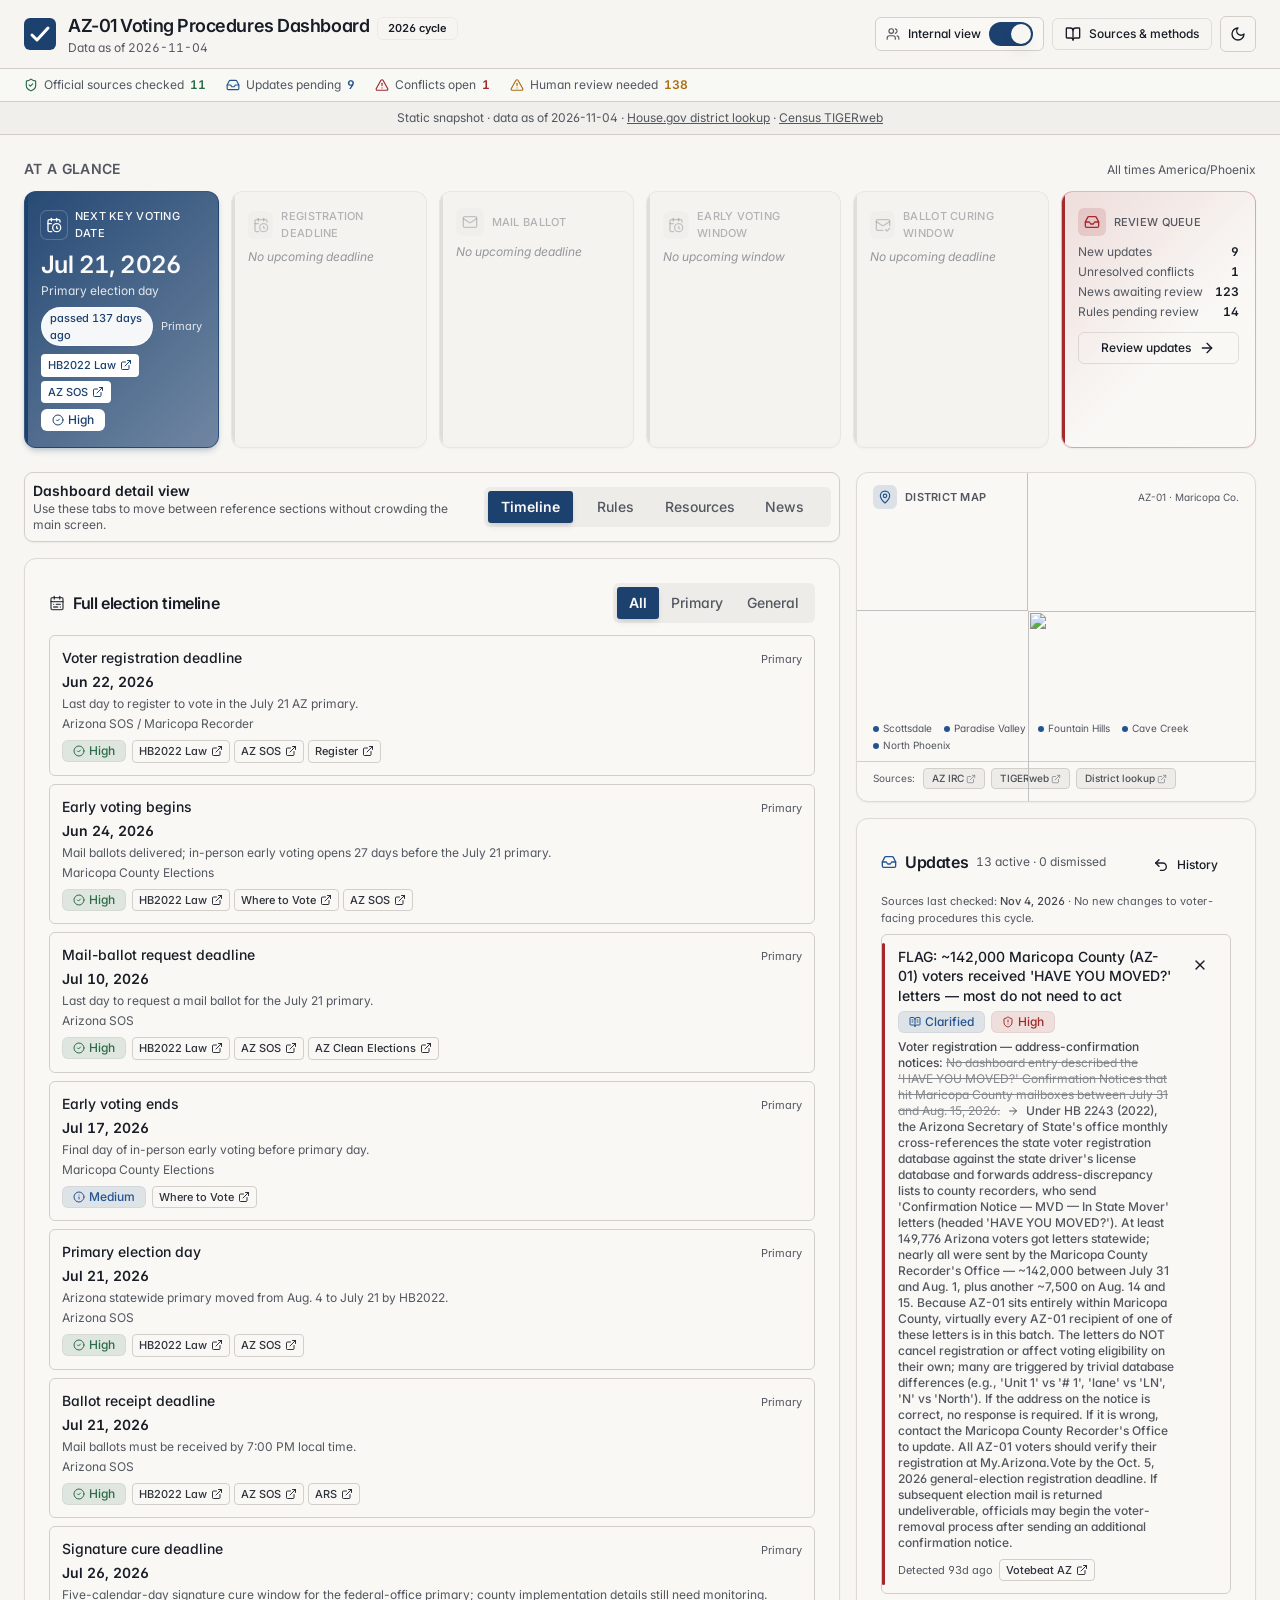
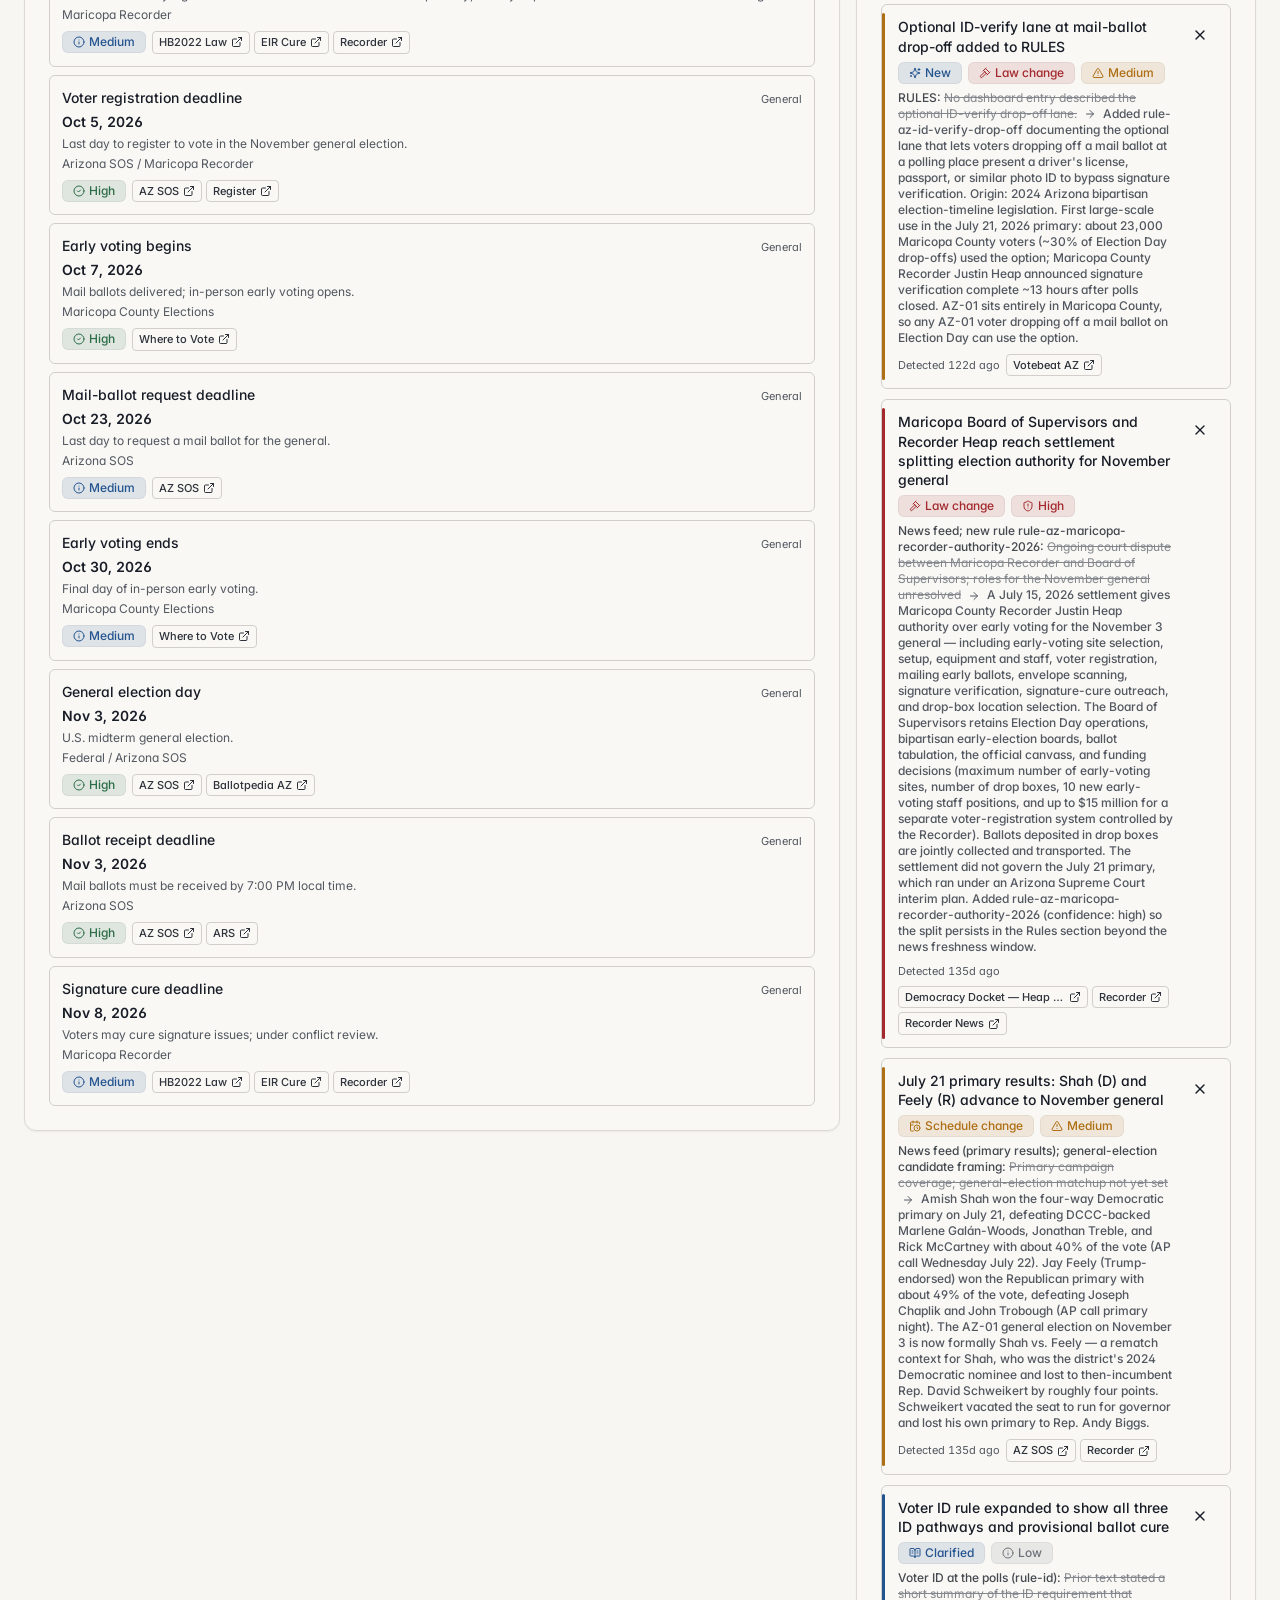
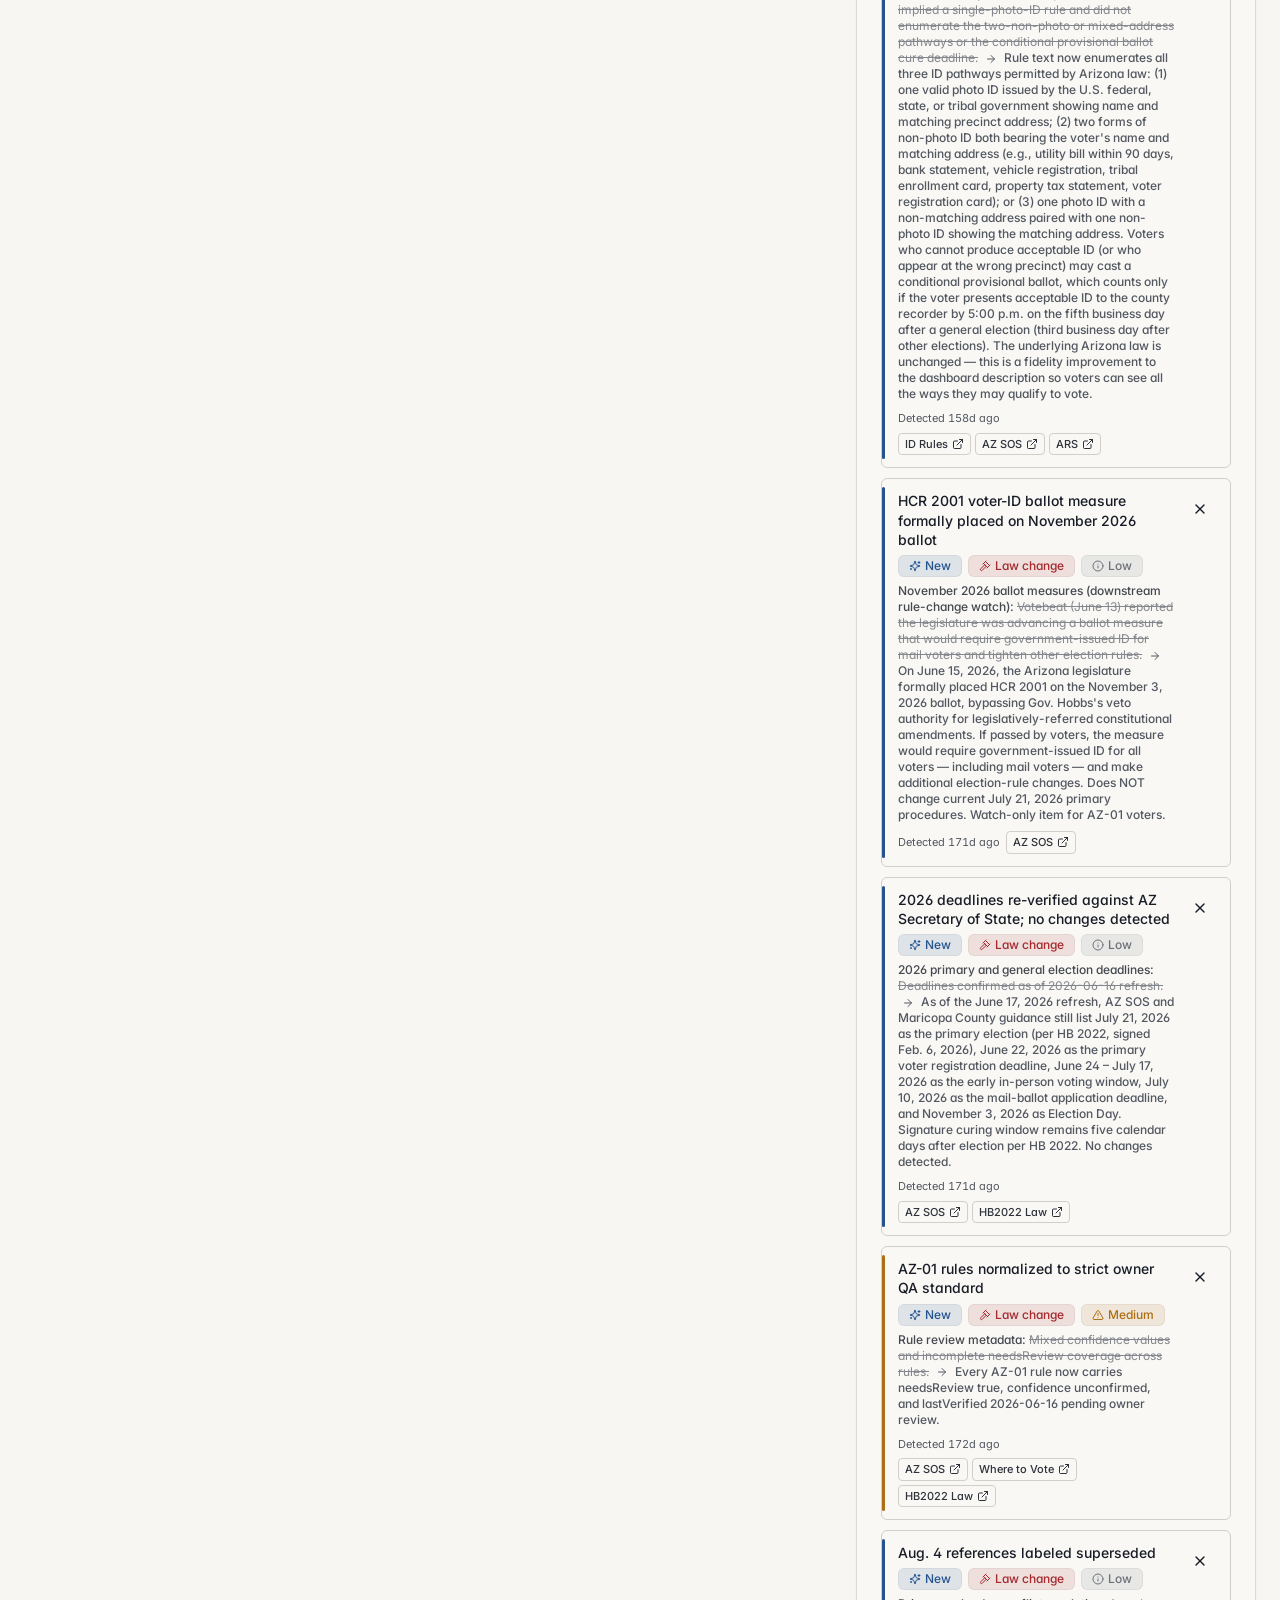
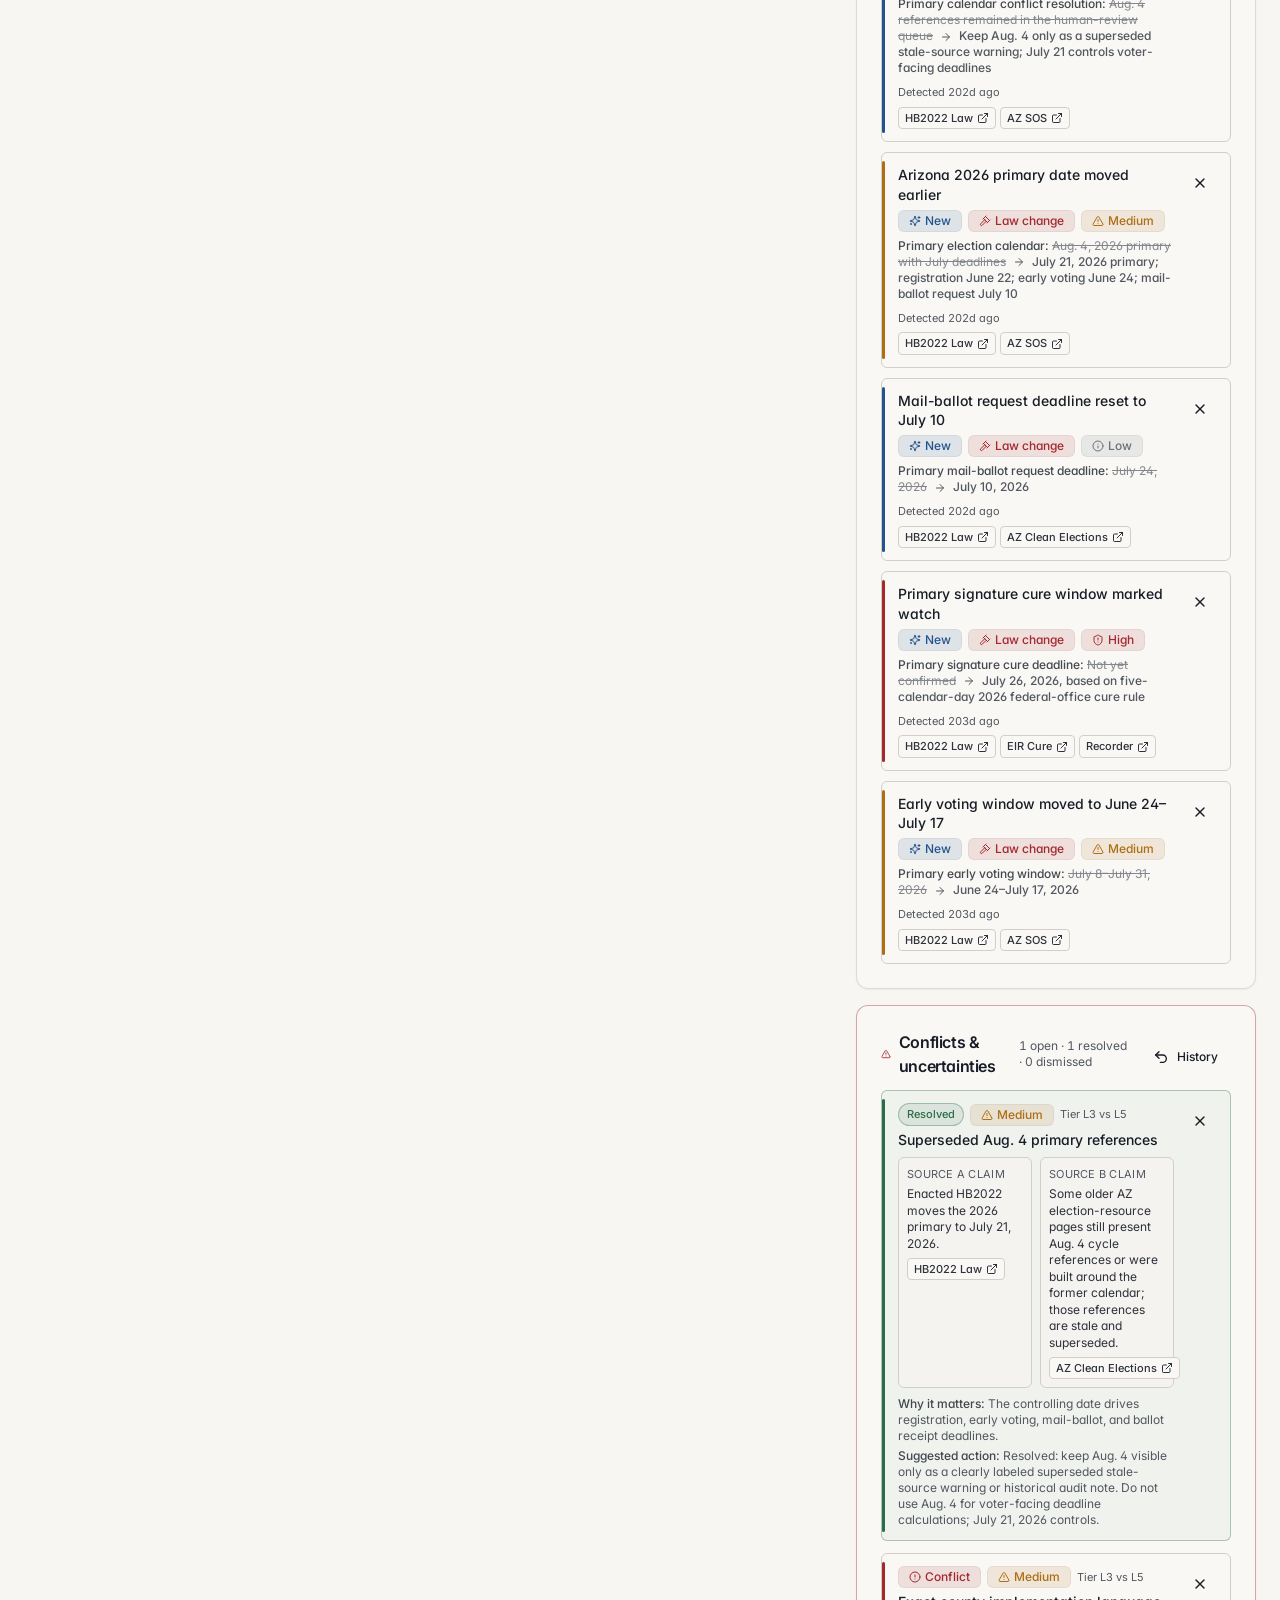
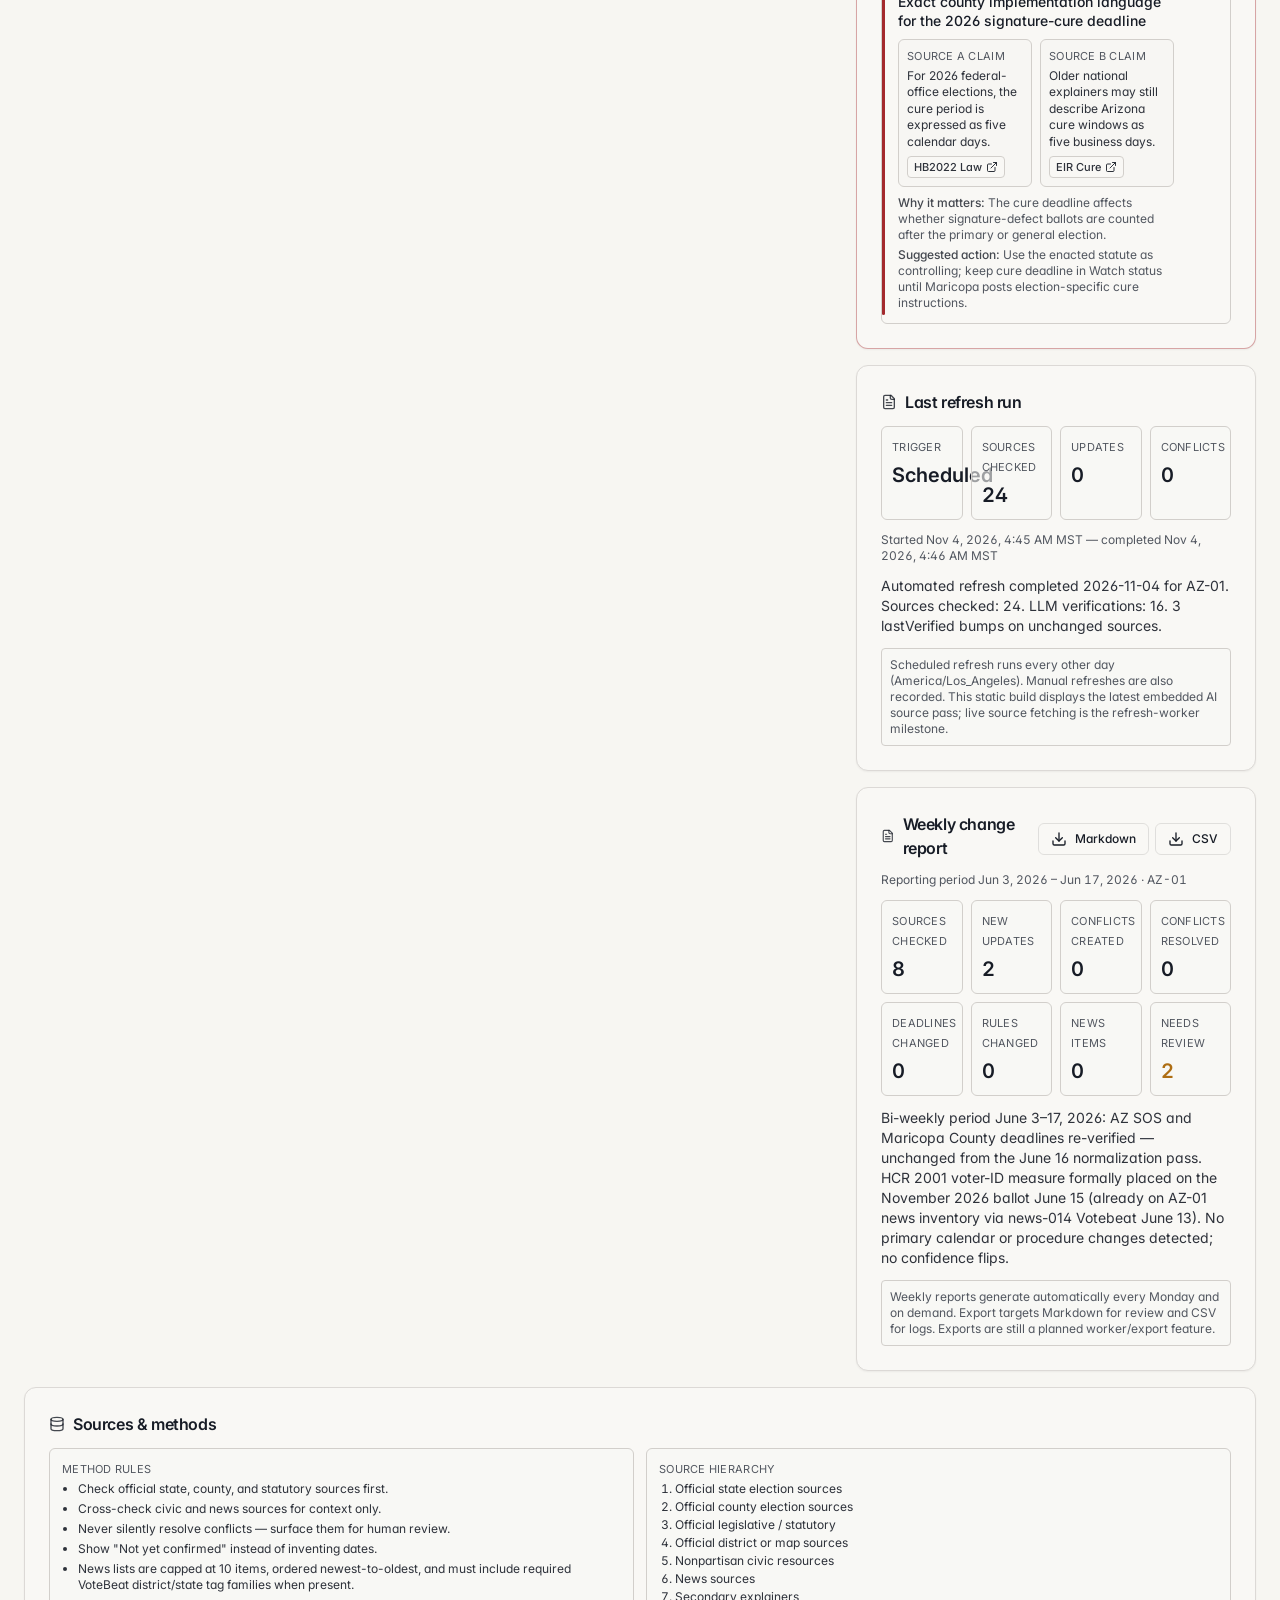
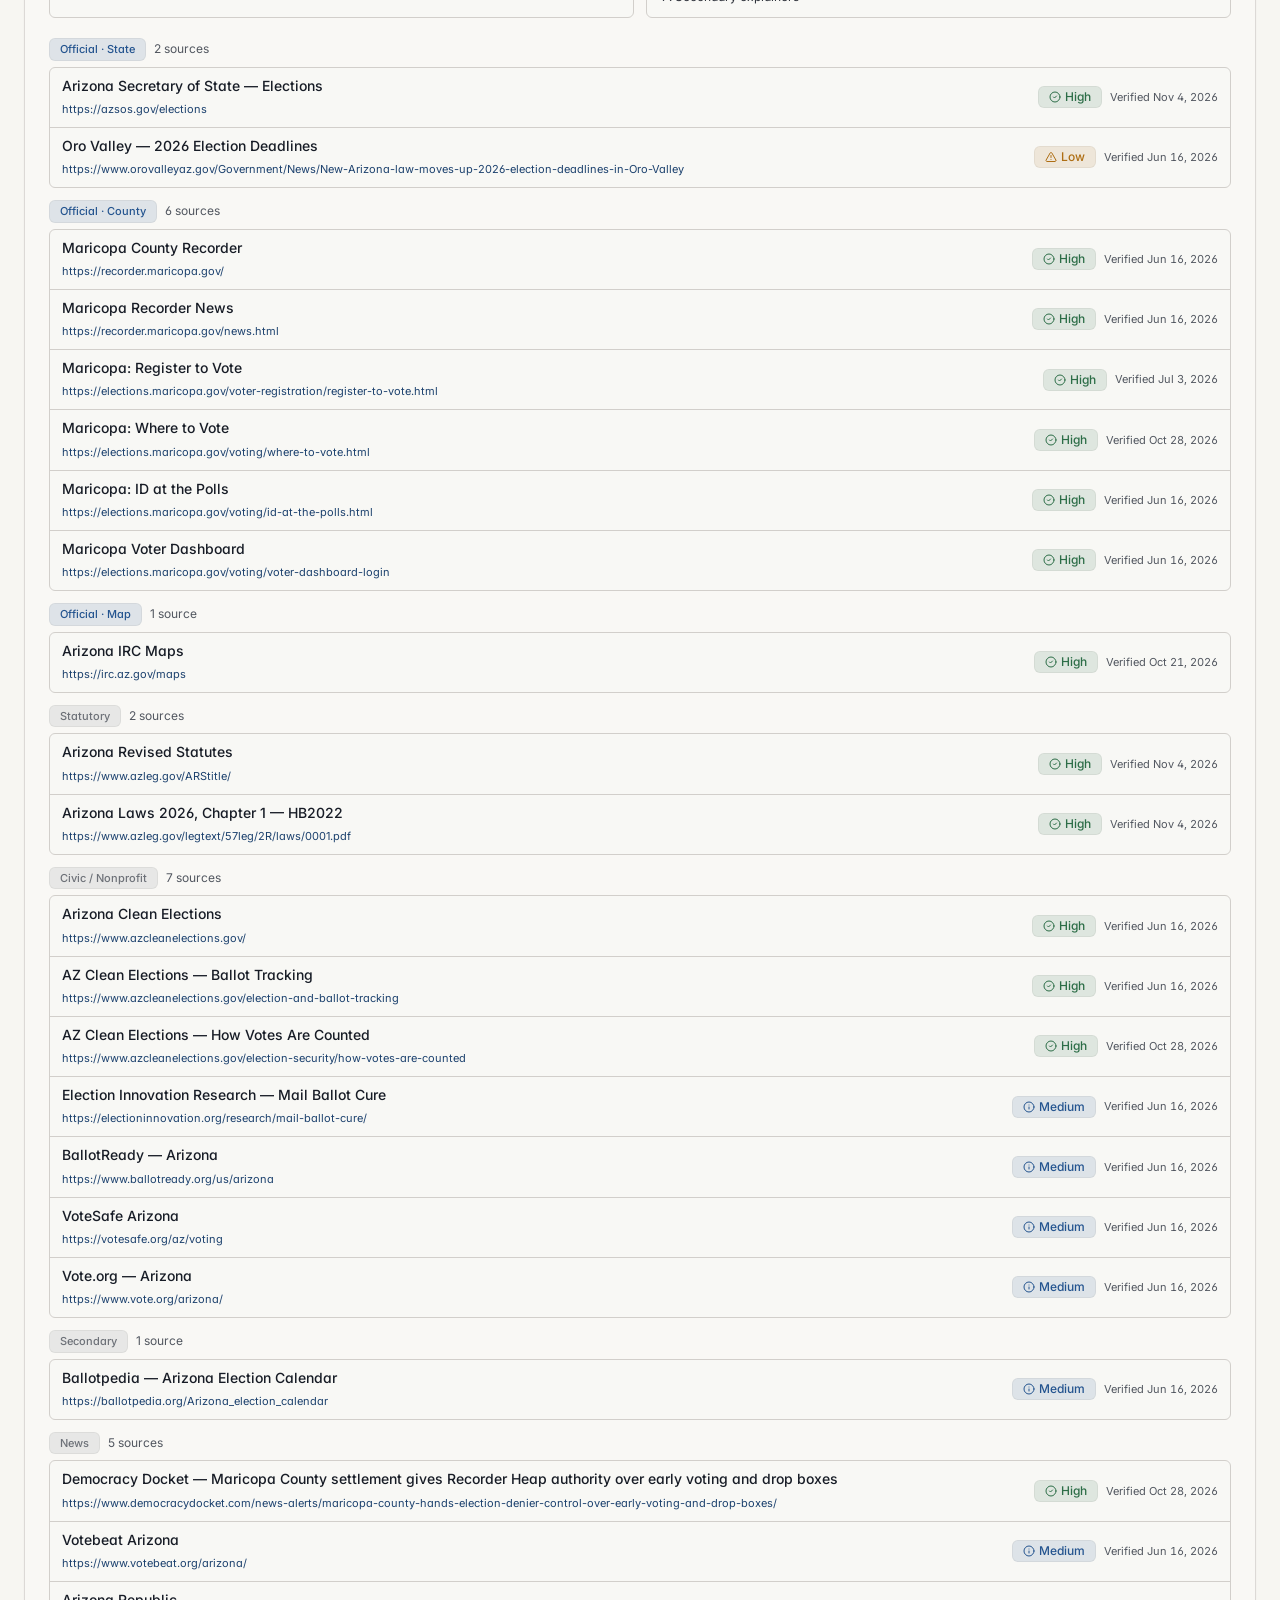
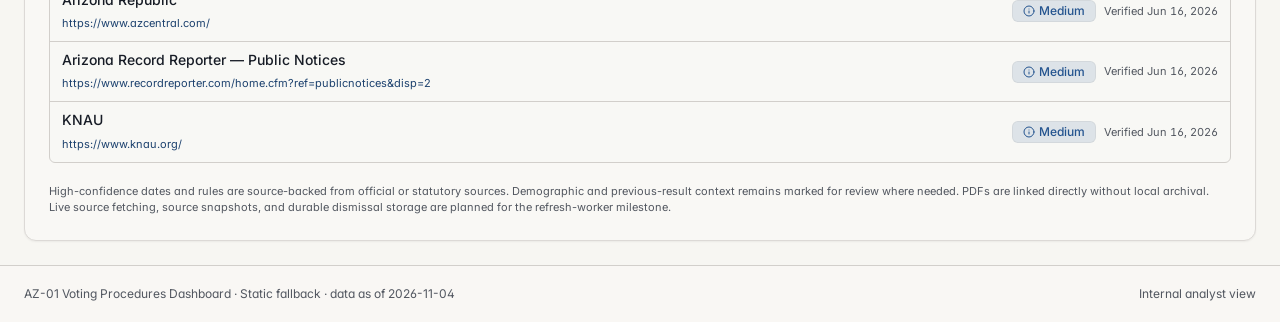
==== commit b691a02b: "Weekly refresh (41823513391) Rebuilt from voting-dashboards-source@aca46b3.  snapshot.json dataAsOf " ====
--- a/index.html
+++ b/index.html
@@ -11,7 +11,7 @@
       href="https://fonts.googleapis.com/css2?family=Architects+Daughter&family=DM+Sans:ital,opsz,wght@0,9..40,100..1000;1,9..40,100..1000&family=Fira+Code:wght@300..700&family=Geist+Mono:wght@100..900&family=Geist:wght@100..900&family=IBM+Plex+Mono:ital,wght@0,100;0,200;0,300;0,400;0,500;0,600;0,700;1,100;1,200;1,300;1,400;1,500;1,600;1,700&family=IBM+Plex+Sans:ital,wght@0,100..700;1,100..700&family=Inter:ital,opsz,wght@0,14..32,100..900;1,14..32,100..900&family=JetBrains+Mono:ital,wght@0,100..800;1,100..800&family=Libre+Baskerville:ital,wght@0,400;0,700;1,400&family=Lora:ital,wght@0,400..700;1,400..700&family=Merriweather:ital,opsz,wght@0,18..144,300..900;1,18..144,300..900&family=Montserrat:ital,wght@0,100..900;1,100..900&family=Open+Sans:ital,wght@0,300..800;1,300..800&family=Outfit:wght@100..900&family=Oxanium:wght@200..800&family=Playfair+Display:ital,wght@0,400..900;1,400..900&family=Plus+Jakarta+Sans:ital,wght@0,200..800;1,200..800&family=Poppins:ital,wght@0,100;0,200;0,300;0,400;0,500;0,600;0,700;0,800;0,900;1,100;1,200;1,300;1,400;1,500;1,600;1,700;1,800;1,900&family=Roboto+Mono:ital,wght@0,100..700;1,100..700&family=Roboto:ital,wght@0,100..900;1,100..900&family=Source+Code+Pro:ital,wght@0,200..900;1,200..900&family=Source+Serif+4:ital,opsz,wght@0,8..60,200..900;1,8..60,200..900&family=Space+Grotesk:wght@300..700&family=Space+Mono:ital,wght@0,400;0,700;1,400;1,700&display=swap"
       rel="stylesheet"
     />
-    <script type="module" crossorigin src="./assets/index-X0za2Ksd.js"></script>
+    <script type="module" crossorigin src="./assets/index-CFEEz5xH.js"></script>
     <link rel="stylesheet" crossorigin href="./assets/index-Dc2XEQa6.css">
   </head>
   <body>
